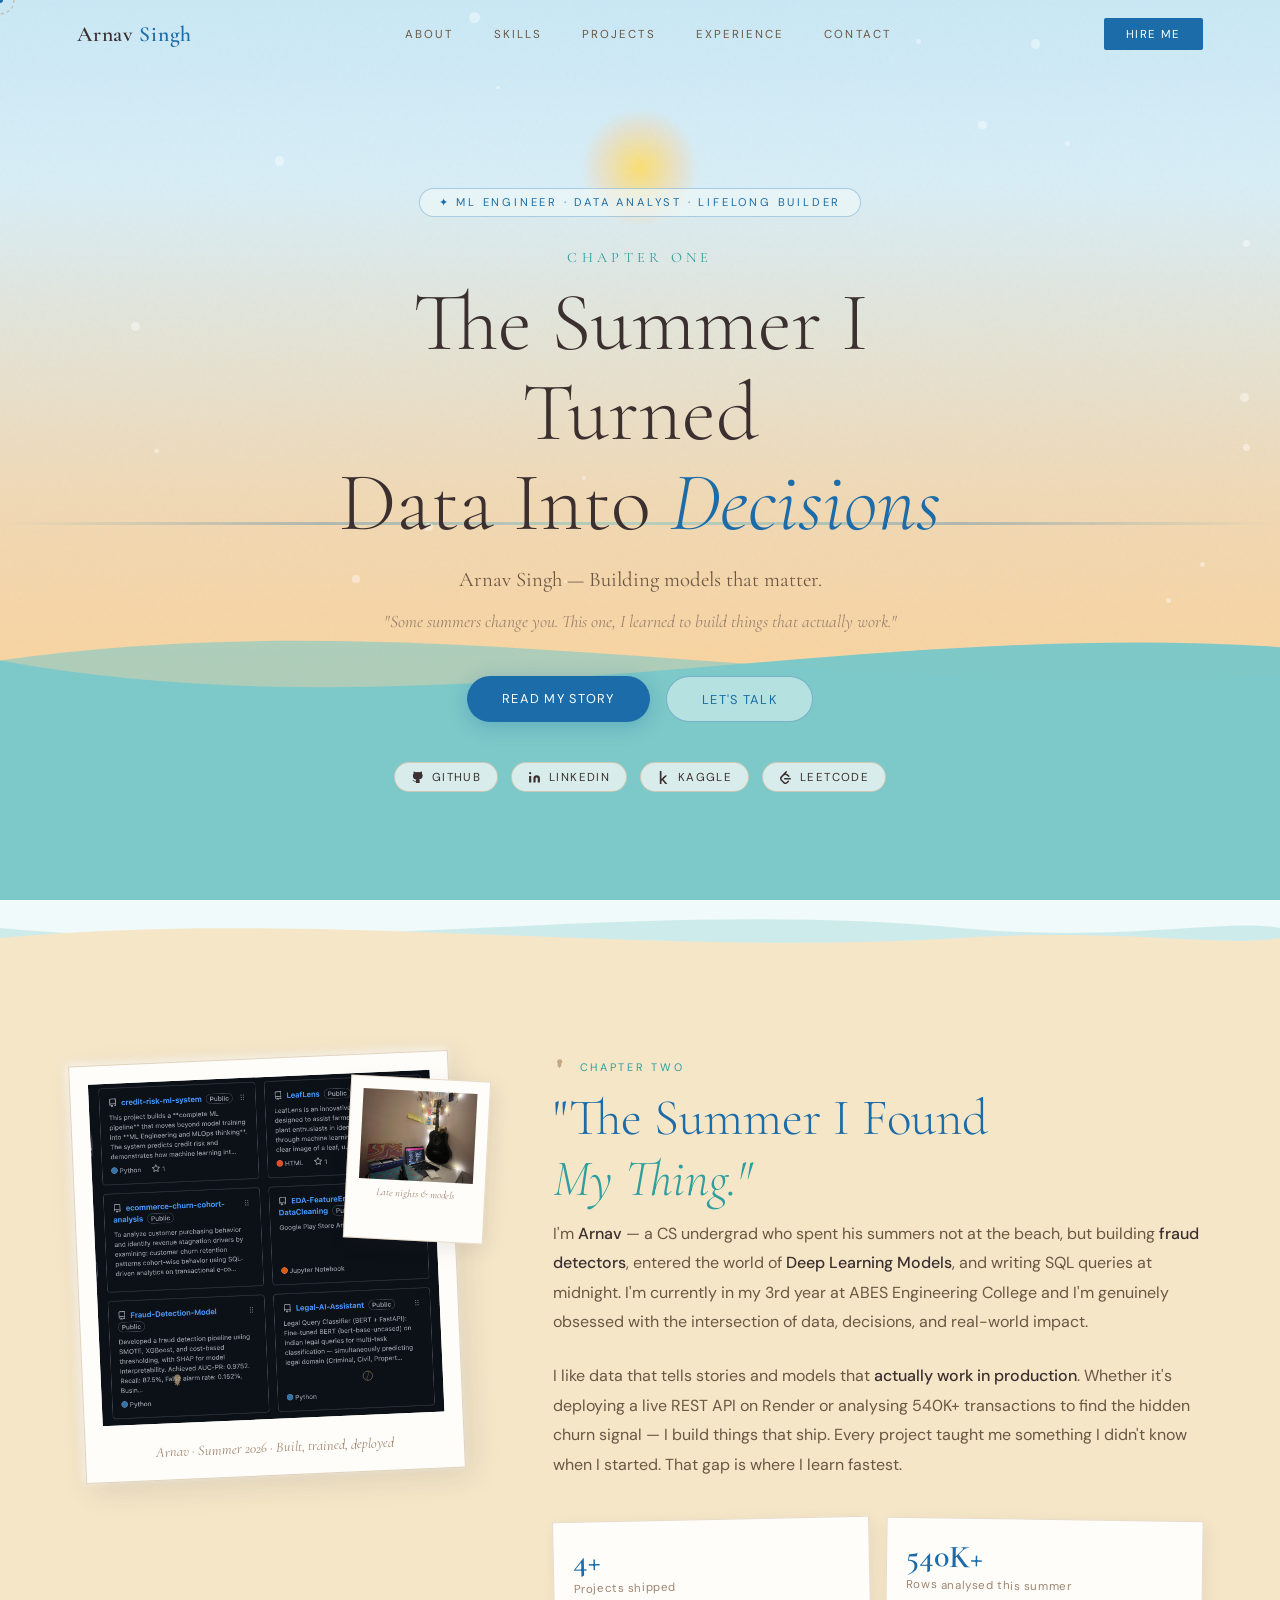
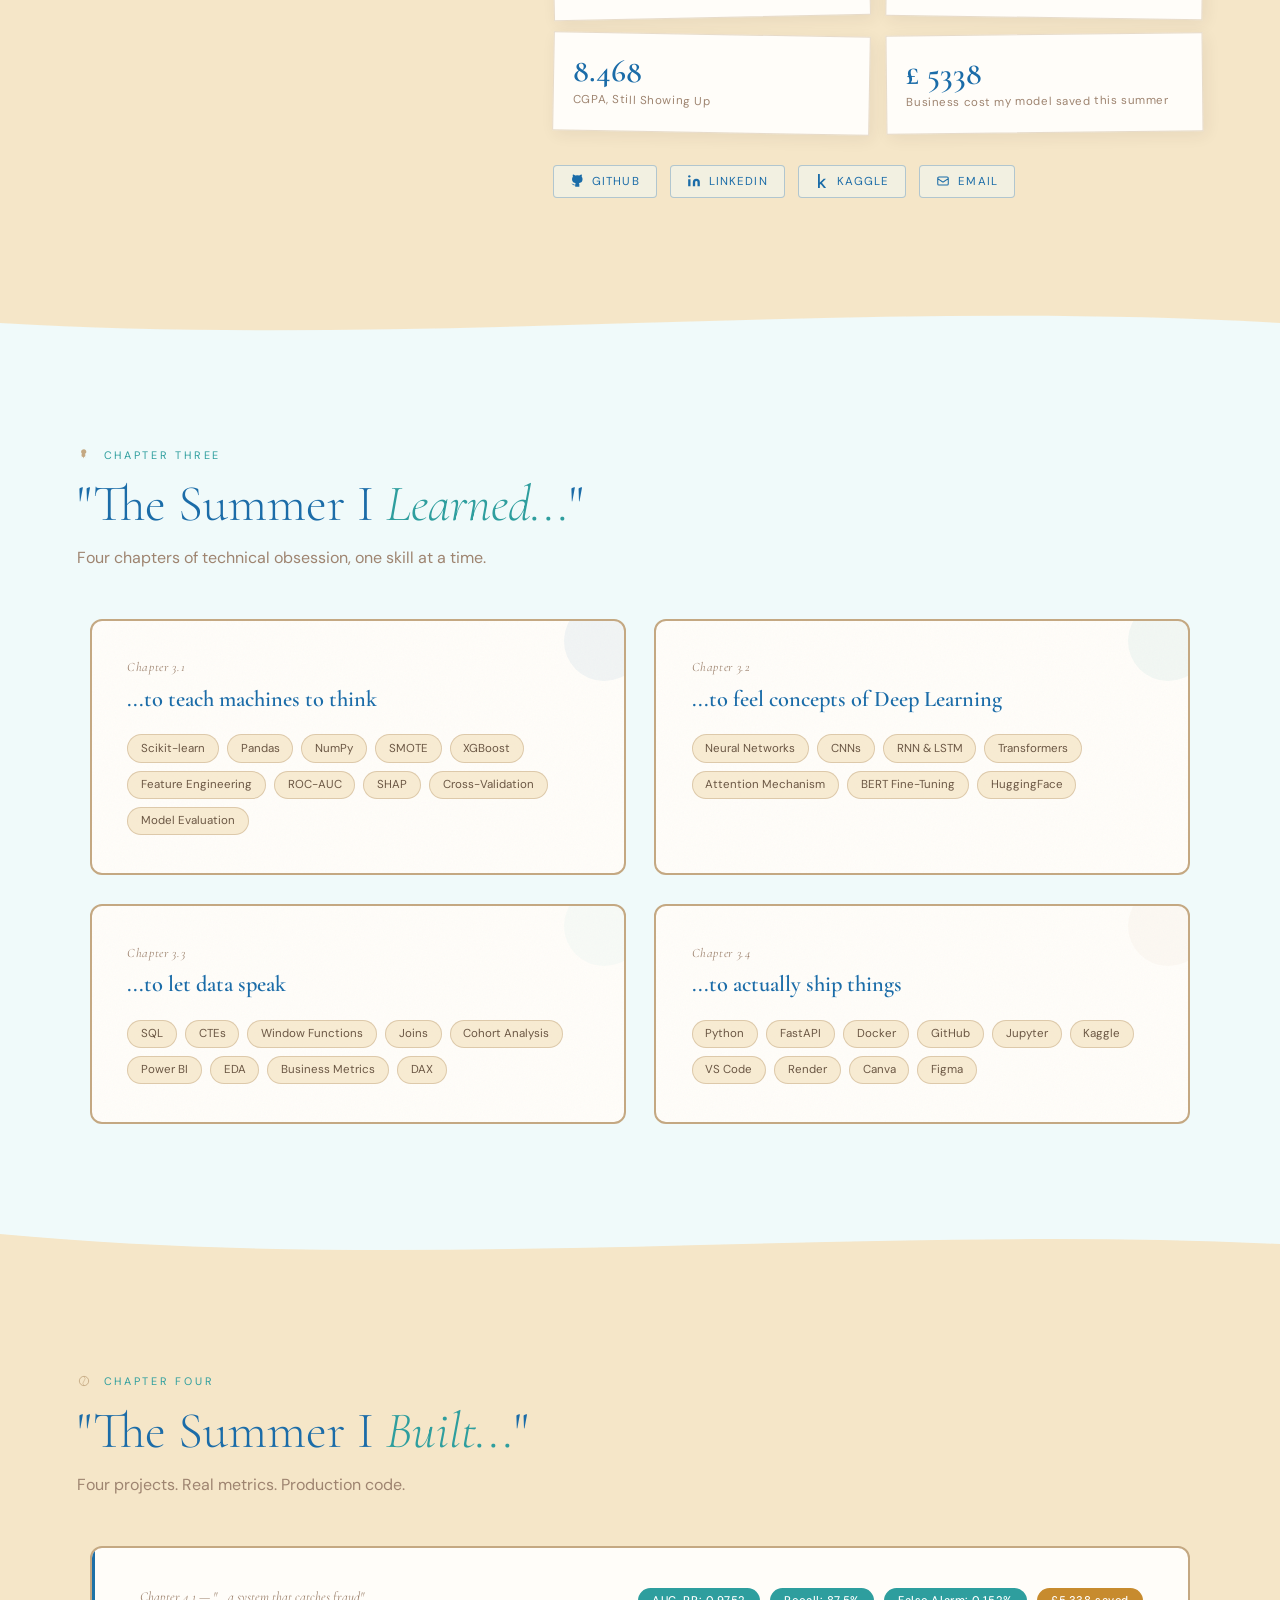
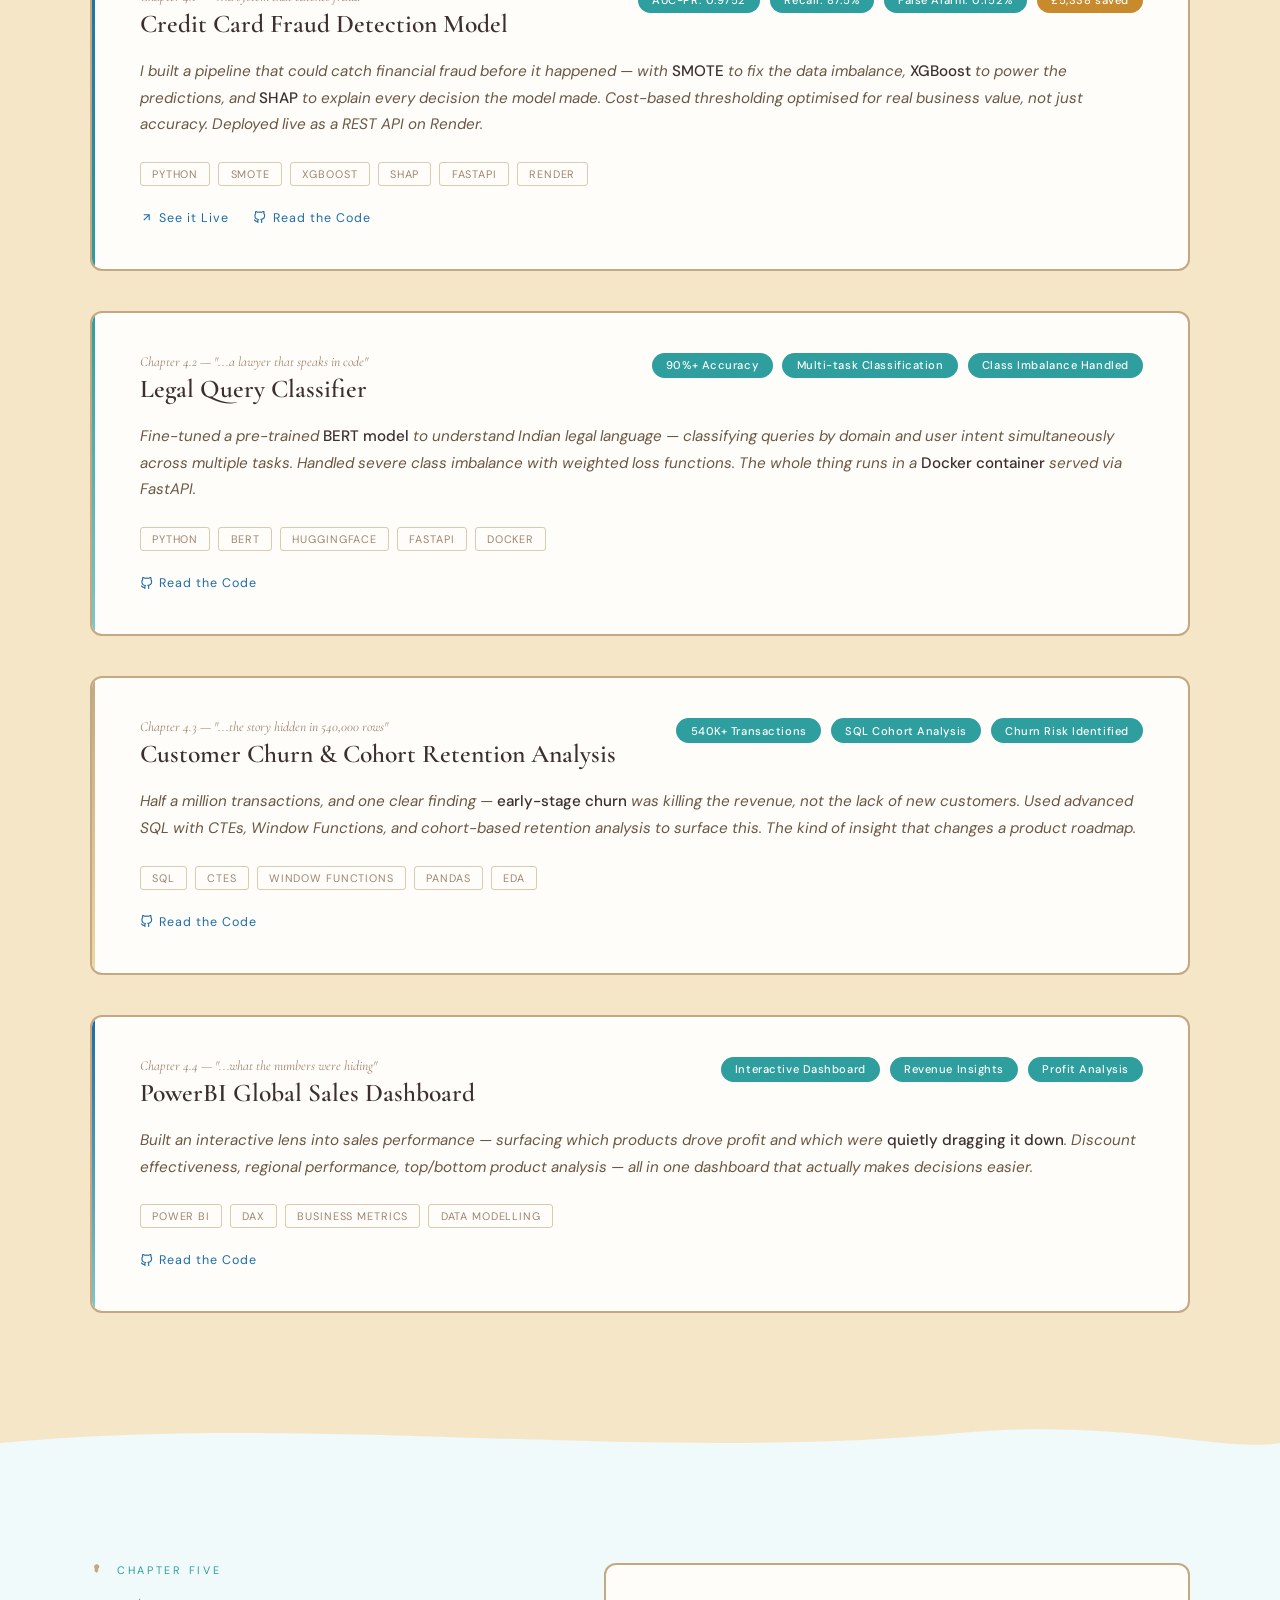
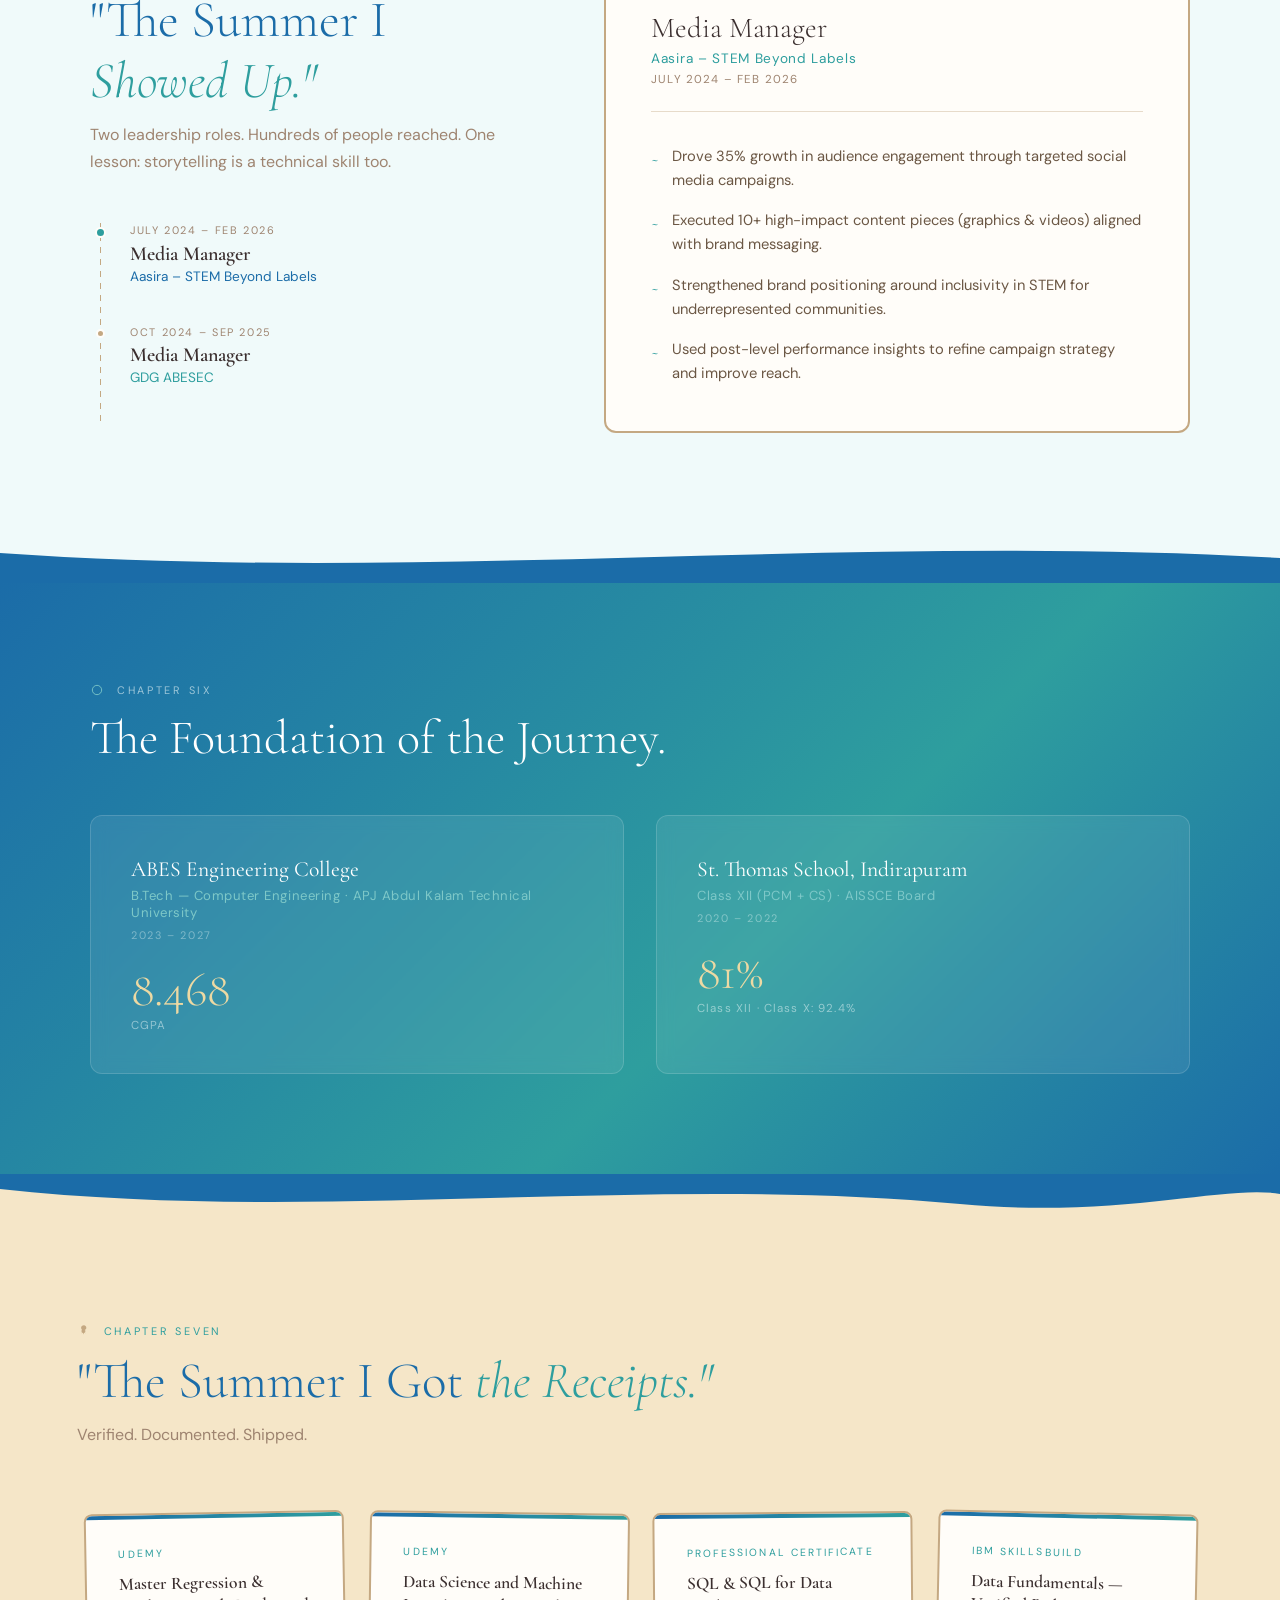
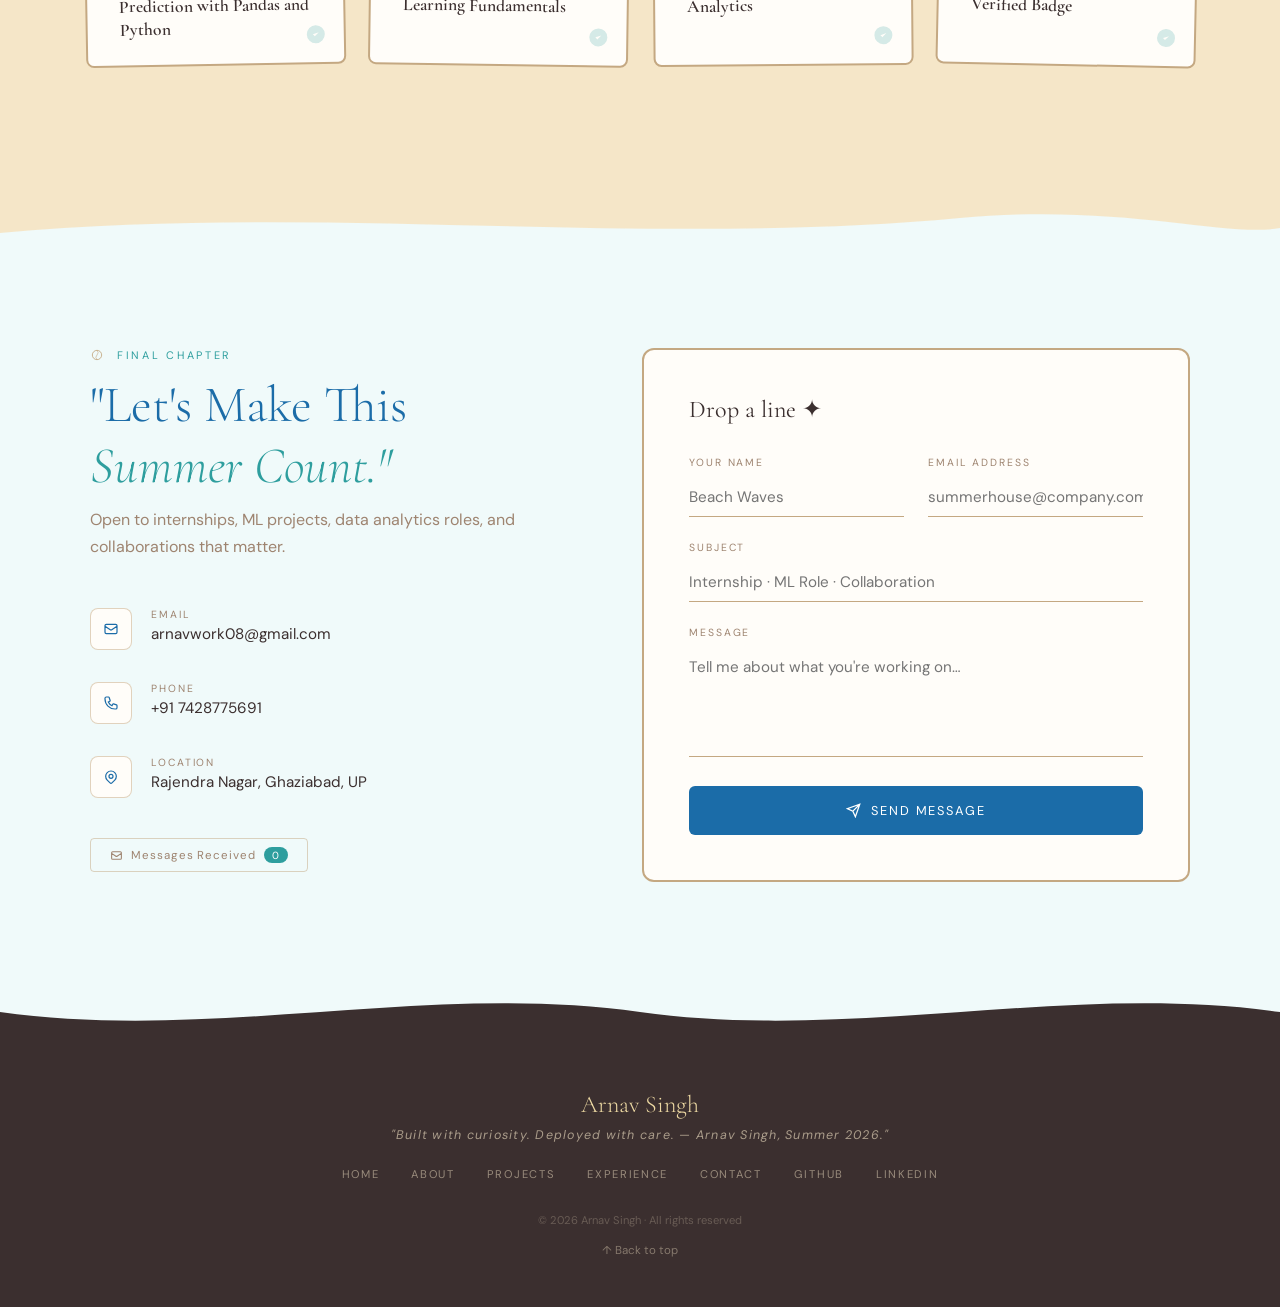
==== index.html @ 716cc181 "change" ====
<!DOCTYPE html>
<html lang="en">
<head>
<meta charset="UTF-8"/>
<meta name="viewport" content="width=device-width, initial-scale=1.0"/>
<title>Arnav Singh — ML Engineer & Data Analyst</title>
<link href="https://fonts.googleapis.com/css2?family=Cormorant+Garamond:ital,wght@0,300;0,400;0,600;0,700;1,300;1,400;1,600&family=DM+Sans:ital,opsz,wght@0,9..40,300;0,9..40,400;0,9..40,500;1,9..40,300&display=swap" rel="stylesheet"/>
<style>
/* ═══════════════════════════════════════════
   OCEAN PALETTE & VARIABLES
═══════════════════════════════════════════ */
:root {
  --sand: #F5E6C8;
  --dry-sand: #EDD9A3;
  --wet-sand: #C4A882;
  --seafoam-bg: #F0FAFA;
  --ocean-deep: #1B6CA8;
  --ocean-mid: #2E9E9E;
  --seafoam: #7EC8C8;
  --dawn-sky: #C9E8F5;
  --peach-horizon: #F9D4A0;
  --driftwood: #3B2F2F;
  --body-text: #6B5744;
  --muted: #9E8470;
  --white-foam: #FDFBF8;
  --card-bg: #FFFDF9;
  --pill-bg: #2E9E9E;
  --pill-text: #ffffff;
  --border: 2px solid #C4A882;
  --shadow-ocean: 0 8px 32px rgba(27,108,168,0.15);
  --shadow-soft: 0 4px 20px rgba(59,47,47,0.08);
}

/* ═══════════════════════════════════════════
   BASE
═══════════════════════════════════════════ */
*, *::before, *::after { box-sizing: border-box; margin: 0; padding: 0; }
html { scroll-behavior: smooth; font-size: 16px; }
body {
  font-family: 'DM Sans', sans-serif;
  color: var(--body-text);
  background: var(--sand);
  overflow-x: hidden;
  cursor: none;
}
::selection { background: rgba(126,200,200,0.3); color: var(--driftwood); }

/* ═══════════════════════════════════════════
   CUSTOM CURSOR
═══════════════════════════════════════════ */
#cursor-shell {
  position: fixed; width: 32px; height: 32px;
  pointer-events: none; z-index: 9999;
  transform: translate(-50%,-50%);
  transition: transform 0.08s ease;
}
#cursor-dot {
  position: fixed; width: 6px; height: 6px;
  background: var(--ocean-deep); border-radius: 50%;
  pointer-events: none; z-index: 9999;
  transform: translate(-50%,-50%);
}
.cursor-grow #cursor-shell { transform: translate(-50%,-50%) scale(1.6); }

/* ═══════════════════════════════════════════
   NAVBAR
═══════════════════════════════════════════ */
#navbar {
  position: fixed; top: 0; left: 0; right: 0; z-index: 1000;
  display: flex; align-items: center; justify-content: space-between;
  padding: 0 6vw; height: 68px;
  background: transparent;
  transition: background 0.4s ease, backdrop-filter 0.4s ease;
}
#navbar.scrolled {
  background: rgba(245,230,200,0.92);
  backdrop-filter: blur(14px);
  border-bottom: 1px solid rgba(196,168,130,0.3);
}
.nav-logo {
  font-family: 'Cormorant Garamond', serif;
  font-size: 1.35rem; font-weight: 600; letter-spacing: 0.04em;
  color: var(--driftwood); text-decoration: none;
}
.nav-logo span { color: var(--ocean-deep); }
.nav-links { display: flex; gap: 2.5rem; align-items: center; }
.nav-links a {
  font-size: 0.72rem; letter-spacing: 0.18em; text-transform: uppercase;
  color: var(--body-text); text-decoration: none; position: relative;
  transition: color 0.2s;
}
.nav-links a::after {
  content: ''; position: absolute; bottom: -3px; left: 0; right: 0;
  height: 1px; background: var(--ocean-mid); transform: scaleX(0);
  transition: transform 0.25s ease;
}
.nav-links a:hover { color: var(--ocean-deep); }
.nav-links a:hover::after { transform: scaleX(1); }
.nav-hire {
  font-size: 0.72rem; letter-spacing: 0.12em; text-transform: uppercase;
  background: var(--ocean-deep); color: white; padding: 0.55rem 1.4rem;
  text-decoration: none; border-radius: 2px;
  transition: background 0.2s, transform 0.2s;
}
.nav-hire:hover { background: var(--ocean-mid); transform: translateY(-1px); }
.hamburger { display: none; flex-direction: column; gap: 5px; cursor: pointer; }
.hamburger span { width: 22px; height: 1.5px; background: var(--driftwood); display: block; }
.mobile-nav {
  display: none; position: fixed; top: 68px; left: 0; right: 0;
  background: rgba(245,230,200,0.97); backdrop-filter: blur(14px);
  padding: 2rem 6vw; flex-direction: column; gap: 1.5rem;
  border-bottom: 1px solid var(--wet-sand); z-index: 999;
}
.mobile-nav.open { display: flex; }
.mobile-nav a { font-size: 0.9rem; letter-spacing: 0.12em; text-transform: uppercase; color: var(--driftwood); text-decoration: none; }

/* ═══════════════════════════════════════════
   HERO — OCEAN SCENE
═══════════════════════════════════════════ */
#hero {
  min-height: 100vh; position: relative; overflow: hidden;
  display: flex; flex-direction: column; align-items: center; justify-content: center;
}
.hero-sky {
  position: absolute; inset: 0;
  background: linear-gradient(
    180deg,
    #C9E8F5 0%,
    #D8EEF7 20%,
    #F0D9B5 55%,
    #F9D4A0 75%,
    #EDD9A3 100%
  );
}
.hero-sun {
  position: absolute; top: 12%; left: 50%; transform: translateX(-50%);
  width: 120px; height: 120px; border-radius: 50%;
  background: radial-gradient(circle, rgba(255,220,100,0.9) 0%, rgba(249,212,160,0.4) 50%, transparent 70%);
  animation: sunPulse 4s ease-in-out infinite;
}
@keyframes sunPulse {
  0%,100% { transform: translateX(-50%) scale(1); opacity: 0.8; }
  50% { transform: translateX(-50%) scale(1.08); opacity: 1; }
}
.hero-horizon {
  position: absolute; top: 58%; left: 0; right: 0; height: 3px;
  background: linear-gradient(90deg, transparent, rgba(27,108,168,0.3), rgba(126,200,200,0.5), rgba(27,108,168,0.3), transparent);
  animation: shimmer 3s ease-in-out infinite;
}
@keyframes shimmer {
  0%,100% { opacity: 0.4; }
  50% { opacity: 1; }
}
.hero-grain {
  position: absolute; inset: 0; pointer-events: none; z-index: 2;
  opacity: 0.04;
  background-image: url("data:image/svg+xml,%3Csvg viewBox='0 0 256 256' xmlns='http://www.w3.org/2000/svg'%3E%3Cfilter id='n'%3E%3CfeTurbulence type='fractalNoise' baseFrequency='0.9' numOctaves='4' stitchTiles='stitch'/%3E%3C/filter%3E%3Crect width='100%25' height='100%25' filter='url(%23n)'/%3E%3C/svg%3E");
}
.waves-container {
  position: absolute; bottom: 0; left: 0; right: 0;
  height: 38%; pointer-events: none; z-index: 3;
}
.wave {
  position: absolute; bottom: 0; left: 0;
  width: 220%; height: 100%;
  animation: waveRoll linear infinite;
}
.wave-path { width: 100%; height: 100%; }
.wave-back { bottom: -8px; animation-duration: 14s; opacity: 0.5; }
.wave-mid { bottom: -4px; animation-duration: 10s; opacity: 0.7; }
.wave-front { bottom: 0; animation-duration: 7s; opacity: 1; }
@keyframes waveRoll {
  0% { transform: translateX(0); }
  100% { transform: translateX(-50%); }
}
.particles { position: absolute; inset: 0; pointer-events: none; z-index: 2; }
.particle {
  position: absolute; border-radius: 50%;
  background: rgba(255,255,255,0.4);
  animation: floatParticle ease-in-out infinite;
}
@keyframes floatParticle {
  0%,100% { transform: translateY(0) scale(1); opacity: 0.3; }
  50% { transform: translateY(-20px) scale(1.1); opacity: 0.7; }
}
.hero-content {
  position: relative; z-index: 10;
  text-align: center; padding: 80px 5vw 0;
  max-width: 820px;
}
.hero-badge {
  display: inline-block; margin-bottom: 2rem;
  font-size: 0.7rem; letter-spacing: 0.25em; text-transform: uppercase;
  color: var(--ocean-deep); border: 1px solid rgba(27,108,168,0.3);
  padding: 0.4rem 1.2rem; border-radius: 100px;
  background: rgba(240,250,250,0.6); backdrop-filter: blur(4px);
  animation: fadeDown 0.8s ease 0.2s both;
}
.hero-chapter {
  font-family: 'Cormorant Garamond', serif;
  font-size: clamp(0.8rem, 1.5vw, 0.9rem);
  letter-spacing: 0.3em; text-transform: uppercase;
  color: var(--ocean-mid); margin-bottom: 0.8rem;
  animation: fadeDown 0.8s ease 0.3s both;
}
.hero-title {
  font-family: 'Cormorant Garamond', serif;
  font-size: clamp(2.8rem, 6.5vw, 5.5rem);
  font-weight: 300; line-height: 1.08;
  color: var(--driftwood); margin-bottom: 1.2rem;
  animation: fadeUp 0.9s ease 0.4s both;
}
.hero-title em { font-style: italic; color: var(--ocean-deep); }
.hero-sub {
  font-family: 'Cormorant Garamond', serif;
  font-size: clamp(1rem, 2vw, 1.3rem);
  color: var(--body-text); margin-bottom: 1rem;
  animation: fadeUp 0.9s ease 0.55s both;
}
.hero-poem {
  font-family: 'Cormorant Garamond', serif; font-style: italic;
  font-size: clamp(0.95rem, 1.8vw, 1.1rem);
  color: var(--muted); margin-bottom: 2.5rem; line-height: 1.6;
  animation: fadeUp 0.9s ease 0.65s both;
}
.hero-btns {
  display: flex; gap: 1rem; justify-content: center; flex-wrap: wrap;
  margin-bottom: 2.5rem;
  animation: fadeUp 0.9s ease 0.75s both;
}
.btn-sea {
  padding: 0.85rem 2.2rem; border-radius: 100px;
  font-size: 0.8rem; letter-spacing: 0.1em; text-transform: uppercase;
  text-decoration: none; transition: all 0.25s;
  display: inline-block;
}
.btn-sea-fill {
  background: var(--ocean-deep); color: white;
  box-shadow: 0 4px 20px rgba(27,108,168,0.3);
}
.btn-sea-fill:hover { background: var(--ocean-mid); transform: translateY(-3px); box-shadow: 0 8px 28px rgba(27,108,168,0.35); }
.btn-sea-outline {
  border: 1.5px solid rgba(27,108,168,0.4); color: var(--ocean-deep);
  background: rgba(240,250,250,0.5); backdrop-filter: blur(4px);
}
.btn-sea-outline:hover { background: rgba(27,108,168,0.08); transform: translateY(-3px); }
.hero-links {
  display: flex; gap: 0.8rem; justify-content: center; flex-wrap: wrap;
  animation: fadeUp 0.9s ease 0.85s both;
}
.hero-link-pill {
  display: flex; align-items: center; gap: 0.5rem;
  font-size: 0.72rem; letter-spacing: 0.12em; text-transform: uppercase;
  color: var(--driftwood); text-decoration: none;
  padding: 0.4rem 1rem; border-radius: 100px;
  background: rgba(255,253,249,0.7); border: 1px solid rgba(196,168,130,0.5);
  backdrop-filter: blur(4px); transition: all 0.2s;
}
.hero-link-pill:hover { background: rgba(27,108,168,0.1); border-color: var(--ocean-mid); color: var(--ocean-deep); transform: translateY(-2px); }
.hero-link-pill svg { width: 13px; height: 13px; }

@keyframes fadeDown { from { opacity:0; transform:translateY(-16px); } to { opacity:1; transform:translateY(0); } }
@keyframes fadeUp { from { opacity:0; transform:translateY(24px); } to { opacity:1; transform:translateY(0); } }

.wave-divider { display: block; width: 100%; overflow: hidden; line-height: 0; }
.wave-divider svg { display: block; width: 100%; }

.section-sand { background: var(--sand); }
.section-seafoam { background: var(--seafoam-bg); }
section { padding: 100px 6vw; }
.section-label {
  display: flex; align-items: center; gap: 0.8rem;
  font-size: 0.68rem; letter-spacing: 0.25em; text-transform: uppercase;
  color: var(--ocean-mid); margin-bottom: 0.8rem;
}
.shell-deco { color: var(--wet-sand); }
.section-heading {
  font-family: 'Cormorant Garamond', serif;
  font-size: clamp(2rem, 4.5vw, 3.2rem);
  font-weight: 300; color: var(--ocean-deep); line-height: 1.2;
  margin-bottom: 0.5rem;
}
.section-heading em { font-style: italic; color: var(--ocean-mid); }
.section-subtitle {
  font-size: 1rem; color: var(--muted); line-height: 1.7; margin-bottom: 3rem;
  max-width: 600px;
}
.inner { max-width: 1200px; margin: 0 auto; }

.reveal {
  opacity: 0; transform: translateY(40px);
  transition: opacity 0.75s cubic-bezier(0.22,1,0.36,1), transform 0.75s cubic-bezier(0.22,1,0.36,1);
}
.reveal.visible { opacity: 1; transform: translateY(0); }
.reveal-delay-1 { transition-delay: 0.1s; }
.reveal-delay-2 { transition-delay: 0.2s; }
.reveal-delay-3 { transition-delay: 0.3s; }
.reveal-delay-4 { transition-delay: 0.4s; }

#about { background: var(--sand); }
.about-grid { display: grid; grid-template-columns: 380px 1fr; gap: 6rem; align-items: start; max-width: 1200px; margin: 0 auto; }
.polaroid-wrap { position: relative; }
.polaroid {
  background: var(--card-bg); padding: 18px 18px 56px;
  border: 1px solid rgba(196,168,130,0.5);
  box-shadow: 6px 8px 30px rgba(59,47,47,0.12), -2px -2px 10px rgba(255,255,255,0.8);
  transform: rotate(-2.5deg);
  transition: transform 0.4s ease, box-shadow 0.4s ease;
  position: relative;
}
.polaroid:hover { transform: rotate(0deg) scale(1.02); box-shadow: 8px 12px 40px rgba(59,47,47,0.18); }
.polaroid-img {
  width: 100%; aspect-ratio: 1;
  background: linear-gradient(135deg, #C9E8F5 0%, #EDD9A3 40%, #7EC8C8 70%, #1B6CA8 100%);
  position: relative; overflow: hidden;
}
.beach-sky { position: absolute; top: 0; left: 0; right: 0; height: 55%; background: linear-gradient(180deg, #C9E8F5 0%, #F9D4A0 100%); }
.beach-ocean { position: absolute; top: 45%; left: 0; right: 0; height: 30%; background: linear-gradient(180deg, #1B6CA8 0%, #2E9E9E 100%); border-radius: 50% 50% 0 0 / 20px 20px 0 0; }
.beach-sand-strip { position: absolute; bottom: 0; left: 0; right: 0; height: 25%; background: linear-gradient(180deg, #EDD9A3 0%, #C4A882 100%); }
.beach-sun { position: absolute; top: 12%; left: 50%; transform: translateX(-50%); width: 40px; height: 40px; border-radius: 50%; background: radial-gradient(circle, rgba(255,220,80,0.9), rgba(249,212,160,0.3)); }
.beach-wave1 { position: absolute; top: 52%; left: -10%; right: -10%; height: 8px; background: rgba(126,200,200,0.6); border-radius: 50%; animation: beachWave 3s ease-in-out infinite; }
.beach-wave2 { position: absolute; top: 58%; left: -10%; right: -10%; height: 6px; background: rgba(240,250,250,0.5); border-radius: 50%; animation: beachWave 3s ease-in-out infinite 0.5s; }
@keyframes beachWave { 0%,100%{transform:translateX(-5px);} 50%{transform:translateX(5px);} }
.beach-shell1, .beach-shell2 { position: absolute; }
.beach-shell1 { bottom: 8%; left: 20%; }
.beach-shell2 { bottom: 8%; right: 20%; }
.polaroid-caption {
  position: absolute; bottom: 0; left: 0; right: 0; height: 56px;
  display: flex; align-items: center; justify-content: center;
  font-family: 'Cormorant Garamond', serif; font-style: italic;
  font-size: 0.9rem; color: var(--muted);
}
.polaroid-img img { width: 100%; height: 100%; object-fit: cover; }
.polaroid-2 {
  position: absolute; top: 20px; right: -30px;
  background: var(--card-bg); padding: 12px 12px 40px;
  border: 1px solid rgba(196,168,130,0.4);
  box-shadow: 4px 6px 20px rgba(59,47,47,0.1);
  transform: rotate(3deg); width: 140px;
  transition: transform 0.3s;
}
.polaroid-2-img img { width: 100%; height: 100%; object-fit: cover; }
.polaroid-2:hover { transform: rotate(6deg); }
.polaroid-2-img { width: 100%; height: 90px; background: linear-gradient(135deg, #EDD9A3, #7EC8C8); }
.polaroid-2-caption { font-family: 'Cormorant Garamond', serif; font-style: italic; font-size: 0.65rem; color: var(--muted); text-align: center; padding-top: 6px; }
.stats-row { display: grid; grid-template-columns: 1fr 1fr; gap: 1rem; margin-top: 2.5rem; }
.stat-pol {
  background: var(--card-bg); padding: 1.4rem 1.2rem;
  border: 1px solid rgba(196,168,130,0.4);
  box-shadow: 3px 4px 16px rgba(59,47,47,0.07);
  position: relative; transition: transform 0.3s, box-shadow 0.3s;
}
.stat-pol:nth-child(1) { transform: rotate(-1.2deg); }
.stat-pol:nth-child(2) { transform: rotate(0.8deg); }
.stat-pol:nth-child(3) { transform: rotate(1deg); }
.stat-pol:nth-child(4) { transform: rotate(-0.6deg); }
.stat-pol:hover { transform: rotate(0deg) translateY(-4px) !important; box-shadow: var(--shadow-ocean); }
.stat-num { font-family: 'Cormorant Garamond', serif; font-size: 2rem; font-weight: 600; color: var(--ocean-deep); line-height: 1; }
.stat-lbl { font-size: 0.72rem; color: var(--muted); letter-spacing: 0.05em; margin-top: 0.3rem; }
.about-bio { font-size: 1rem; line-height: 1.85; color: var(--body-text); margin-bottom: 1.5rem; }
.about-bio strong { color: var(--driftwood); font-weight: 500; }
.about-social { display: flex; gap: 0.8rem; flex-wrap: wrap; margin-top: 2rem; }
.soc-btn {
  display: flex; align-items: center; gap: 0.5rem;
  font-size: 0.72rem; letter-spacing: 0.1em; text-transform: uppercase;
  color: var(--ocean-deep); text-decoration: none;
  padding: 0.5rem 1rem; border: 1px solid rgba(27,108,168,0.3);
  border-radius: 4px; transition: all 0.2s; background: rgba(240,250,250,0.5);
}
.soc-btn:hover { background: var(--ocean-deep); color: white; transform: translateY(-2px); }
.soc-btn svg { width: 14px; height: 14px; }

#skills { background: var(--seafoam-bg); }
.skills-grid { display: grid; grid-template-columns: 1fr 1fr; gap: 1.8rem; max-width: 1100px; margin: 0 auto; }
.skill-card {
  background: var(--card-bg);
  border: 2px solid var(--wet-sand); border-radius: 12px;
  padding: 2.4rem 2.2rem;
  position: relative; overflow: hidden;
  transition: transform 0.35s cubic-bezier(0.22,1,0.36,1), box-shadow 0.35s;
  background-image: url("data:image/svg+xml,%3Csvg viewBox='0 0 200 200' xmlns='http://www.w3.org/2000/svg'%3E%3Cfilter id='s'%3E%3CfeTurbulence type='fractalNoise' baseFrequency='0.75' numOctaves='2' stitchTiles='stitch'/%3E%3C/filter%3E%3Crect width='100%25' height='100%25' filter='url(%23s)' opacity='0.03'/%3E%3C/svg%3E");
}
.skill-card:hover { transform: translateY(-6px) rotate(0deg); box-shadow: var(--shadow-ocean); }
.skill-card-tilt-1 { transform: rotate(-0.4deg); }
.skill-card-tilt-2 { transform: rotate(0.3deg); }
.skill-card-tilt-3 { transform: rotate(0.5deg); }
.skill-card-tilt-4 { transform: rotate(-0.3deg); }
.skill-chapter { font-family: 'Cormorant Garamond', serif; font-style: italic; font-size: 0.8rem; color: var(--muted); letter-spacing: 0.05em; margin-bottom: 0.6rem; }
.skill-name { font-family: 'Cormorant Garamond', serif; font-size: 1.4rem; font-weight: 600; color: var(--ocean-deep); margin-bottom: 1.4rem; }
.skill-tags { display: flex; flex-wrap: wrap; gap: 0.5rem; }
.skill-tag {
  font-size: 0.72rem; padding: 0.35rem 0.8rem; border-radius: 100px;
  background: rgba(245,230,200,0.8); color: var(--body-text);
  border: 1px solid rgba(196,168,130,0.5);
  transition: all 0.2s;
}
.skill-tag:hover { background: rgba(27,108,168,0.1); border-color: var(--ocean-mid); color: var(--ocean-deep); }
.skill-accent { position: absolute; right: -20px; top: -20px; width: 80px; height: 80px; border-radius: 50%; opacity: 0.06; }
.skill-accent-1 { background: var(--ocean-deep); }
.skill-accent-2 { background: var(--ocean-mid); }
.skill-accent-3 { background: var(--seafoam); }
.skill-accent-4 { background: var(--wet-sand); }

#projects { background: var(--sand); }
.projects-list { display: flex; flex-direction: column; gap: 2.5rem; max-width: 1100px; margin: 0 auto; }
.project-card {
  background: var(--card-bg);
  border: 2px solid var(--wet-sand); border-radius: 12px;
  overflow: hidden;
  transition: transform 0.35s cubic-bezier(0.22,1,0.36,1), box-shadow 0.35s;
  display: grid; grid-template-columns: 3px 1fr;
}
.project-card:hover { transform: translateY(-4px); box-shadow: var(--shadow-ocean); }
.project-accent-bar { width: 3px; }
.project-inner { padding: 2.5rem 2.8rem; }
.project-header { display: flex; align-items: flex-start; justify-content: space-between; margin-bottom: 1rem; flex-wrap: wrap; gap: 1rem; }
.project-chapter { font-family: 'Cormorant Garamond', serif; font-style: italic; font-size: 0.85rem; color: var(--muted); margin-bottom: 0.2rem; }
.project-title { font-family: 'Cormorant Garamond', serif; font-size: 1.6rem; font-weight: 600; color: var(--driftwood); }
.project-metrics { display: flex; flex-wrap: wrap; gap: 0.6rem; }
.metric-pill {
  display: inline-block; font-size: 0.7rem; font-weight: 500;
  letter-spacing: 0.05em; padding: 0.35rem 0.9rem; border-radius: 100px;
  background: var(--ocean-mid); color: white;
  transition: background 0.2s;
}
.metric-pill:hover { background: var(--ocean-deep); }
.metric-pill.amber { background: #C78B2E; }
.project-story { font-size: 0.95rem; line-height: 1.75; color: var(--body-text); margin: 1.2rem 0 1.5rem; font-style: italic; }
.project-story strong { color: var(--driftwood); font-style: normal; font-weight: 500; }
.project-tech { display: flex; gap: 0.5rem; flex-wrap: wrap; margin-bottom: 1.5rem; }
.tech-pill { font-size: 0.68rem; letter-spacing: 0.08em; text-transform: uppercase; padding: 0.25rem 0.7rem; border: 1px solid rgba(196,168,130,0.6); border-radius: 3px; color: var(--muted); }
.project-links { display: flex; gap: 1.5rem; align-items: center; }
.project-link {
  font-size: 0.78rem; letter-spacing: 0.08em; color: var(--ocean-deep);
  text-decoration: none; display: flex; align-items: center; gap: 0.4rem;
  padding-bottom: 2px; border-bottom: 1px solid transparent;
  transition: border-color 0.2s, color 0.2s;
}
.project-link:hover { border-color: var(--ocean-mid); color: var(--ocean-mid); }
.project-link svg { width: 13px; height: 13px; }

#experience { background: var(--seafoam-bg); }
.exp-grid { display: grid; grid-template-columns: 1fr 1.4fr; gap: 6rem; max-width: 1100px; margin: 0 auto; align-items: start; }
.exp-timeline { position: relative; }
.timeline-line {
  position: absolute; left: 10px; top: 0; bottom: 0; width: 1px;
  background: repeating-linear-gradient(to bottom, var(--wet-sand) 0px, var(--wet-sand) 6px, transparent 6px, transparent 12px);
}
.exp-item { position: relative; padding: 0 0 2.5rem 2.5rem; cursor: pointer; }
.exp-dot {
  position: absolute; left: 6px; top: 4px;
  width: 9px; height: 9px; border-radius: 50%;
  background: var(--wet-sand); border: 2px solid var(--card-bg);
  transition: all 0.3s;
}
.exp-item.active .exp-dot { background: var(--ocean-mid); width: 11px; height: 11px; left: 5px; }
.exp-period { font-size: 0.68rem; letter-spacing: 0.15em; text-transform: uppercase; color: var(--muted); margin-bottom: 0.3rem; }
.exp-role { font-family: 'Cormorant Garamond', serif; font-size: 1.25rem; font-weight: 600; color: var(--driftwood); margin-bottom: 0.1rem; }
.exp-org { font-size: 0.85rem; color: var(--ocean-mid); transition: color 0.2s; }
.exp-item.active .exp-org { color: var(--ocean-deep); }
.exp-detail {
  background: var(--card-bg); border: 2px solid var(--wet-sand); border-radius: 12px;
  padding: 2.8rem; position: sticky; top: 90px;
  opacity: 0; transform: translateX(20px);
  transition: opacity 0.4s ease, transform 0.4s ease;
}
.exp-detail.shown { opacity: 1; transform: translateX(0); }
.exp-detail-role { font-family: 'Cormorant Garamond', serif; font-size: 1.8rem; font-weight: 300; color: var(--driftwood); margin-bottom: 0.3rem; }
.exp-detail-org { color: var(--ocean-mid); font-size: 0.85rem; letter-spacing: 0.05em; margin-bottom: 0.3rem; }
.exp-detail-period { font-size: 0.72rem; color: var(--muted); letter-spacing: 0.1em; text-transform: uppercase; margin-bottom: 2rem; padding-bottom: 1.5rem; border-bottom: 1px solid rgba(196,168,130,0.4); }
.exp-bullets { list-style: none; display: flex; flex-direction: column; gap: 1rem; }
.exp-bullets li { display: flex; gap: 0.8rem; font-size: 0.92rem; line-height: 1.65; color: var(--body-text); }
.exp-bullets li::before { content: '~'; color: var(--ocean-mid); flex-shrink: 0; font-family: 'Cormorant Garamond', serif; font-size: 1.1rem; }

#education { background: var(--ocean-deep); position: relative; overflow: hidden; }
.edu-ocean-bg { position: absolute; inset: 0; pointer-events: none; background: linear-gradient(135deg, #1B6CA8 0%, #2E9E9E 60%, #1B6CA8 100%); }
.edu-inner { position: relative; z-index: 2; max-width: 1100px; margin: 0 auto; }
.edu-label { color: rgba(240,250,250,0.6); }
.edu-heading { font-family: 'Cormorant Garamond', serif; font-size: clamp(2rem, 4vw, 3rem); font-weight: 300; color: white; margin-bottom: 3rem; }
.edu-grid { display: grid; grid-template-columns: 1fr 1fr; gap: 2rem; }
.edu-card {
  background: rgba(255,255,255,0.08); border: 1px solid rgba(255,255,255,0.15);
  border-radius: 12px; padding: 2.5rem; backdrop-filter: blur(8px);
  transition: background 0.3s, transform 0.3s;
}
.edu-card:hover { background: rgba(255,255,255,0.13); transform: translateY(-4px); }
.edu-school { font-family: 'Cormorant Garamond', serif; font-size: 1.35rem; color: white; margin-bottom: 0.3rem; }
.edu-degree { font-size: 0.82rem; color: var(--seafoam); letter-spacing: 0.04em; margin-bottom: 0.4rem; }
.edu-period { font-size: 0.68rem; letter-spacing: 0.15em; text-transform: uppercase; color: rgba(240,250,250,0.4); margin-bottom: 1.5rem; }
.edu-score { font-family: 'Cormorant Garamond', serif; font-size: 3rem; font-weight: 300; color: var(--dry-sand); line-height: 1; }
.edu-score-sub { font-size: 0.72rem; color: rgba(240,250,250,0.5); letter-spacing: 0.1em; margin-top: 0.3rem; }

#certifications { background: var(--sand); overflow: hidden; }
.certs-scroll-wrap { overflow-x: auto; padding-bottom: 1rem; }
.certs-scroll-wrap::-webkit-scrollbar { height: 4px; }
.certs-scroll-wrap::-webkit-scrollbar-thumb { background: var(--wet-sand); border-radius: 2px; }
.certs-row { display: flex; gap: 1.5rem; width: max-content; padding: 1rem 0.5rem; }
.cert-stamp {
  background: var(--card-bg); border: 2px solid var(--wet-sand); border-radius: 8px;
  padding: 2rem 2rem 1.5rem; width: 260px; flex-shrink: 0;
  position: relative; overflow: hidden;
  transition: transform 0.3s, box-shadow 0.3s;
}
.cert-stamp::before { content: ''; position: absolute; top: 0; left: 0; right: 0; height: 4px; background: linear-gradient(90deg, var(--ocean-deep), var(--ocean-mid)); }
.cert-stamp:hover { transform: translateY(-5px) rotate(0.5deg); box-shadow: var(--shadow-ocean); }
.cert-stamp-1 { transform: rotate(-1deg); }
.cert-stamp-2 { transform: rotate(0.8deg); }
.cert-stamp-3 { transform: rotate(-0.5deg); }
.cert-stamp-4 { transform: rotate(1.2deg); }
.cert-issuer { font-size: 0.65rem; letter-spacing: 0.2em; text-transform: uppercase; color: var(--ocean-mid); margin-bottom: 0.8rem; }
.cert-name { font-family: 'Cormorant Garamond', serif; font-size: 1.1rem; font-weight: 600; color: var(--driftwood); line-height: 1.3; }
.cert-corner { position: absolute; bottom: 1rem; right: 1rem; width: 24px; height: 24px; opacity: 0.2; }

#contact { background: var(--seafoam-bg); }
.contact-grid { display: grid; grid-template-columns: 1fr 1.2fr; gap: 6rem; max-width: 1100px; margin: 0 auto; align-items: start; }
.contact-item { display: flex; gap: 1.2rem; align-items: flex-start; margin-bottom: 2rem; }
.contact-icon-box { width: 42px; height: 42px; border: 1px solid rgba(196,168,130,0.5); border-radius: 8px; display: flex; align-items: center; justify-content: center; background: var(--card-bg); flex-shrink: 0; }
.contact-icon-box svg { width: 16px; height: 16px; color: var(--ocean-deep); }
.contact-lbl { font-size: 0.65rem; letter-spacing: 0.18em; text-transform: uppercase; color: var(--muted); margin-bottom: 0.2rem; }
.contact-val { font-size: 0.95rem; color: var(--driftwood); }
.contact-val a { color: var(--driftwood); text-decoration: none; transition: color 0.2s; }
.contact-val a:hover { color: var(--ocean-deep); }
.contact-form { background: var(--card-bg); border: 2px solid var(--wet-sand); border-radius: 12px; padding: 2.8rem; }
.form-title { font-family: 'Cormorant Garamond', serif; font-size: 1.5rem; color: var(--driftwood); margin-bottom: 2rem; }
.form-row { display: grid; grid-template-columns: 1fr 1fr; gap: 1.5rem; }
.form-group { margin-bottom: 1.5rem; }
.form-lbl { display: block; font-size: 0.65rem; letter-spacing: 0.18em; text-transform: uppercase; color: var(--muted); margin-bottom: 0.5rem; }
.form-input, .form-textarea {
  width: 100%; background: transparent;
  border: none; border-bottom: 1.5px solid var(--wet-sand);
  padding: 0.6rem 0; font-family: 'DM Sans', sans-serif;
  font-size: 0.95rem; color: var(--driftwood); outline: none;
  transition: border-color 0.2s;
}
.form-input:focus, .form-textarea:focus { border-color: var(--ocean-mid); }
.form-textarea { resize: none; height: 110px; }
.form-submit {
  width: 100%; padding: 1rem; background: var(--ocean-deep); color: white;
  border: none; border-radius: 6px; font-family: 'DM Sans', sans-serif;
  font-size: 0.8rem; letter-spacing: 0.15em; text-transform: uppercase;
  cursor: pointer; transition: all 0.25s; display: flex; align-items: center; justify-content: center; gap: 0.6rem;
  margin-top: 0.5rem;
}
.form-submit:hover { background: var(--ocean-mid); transform: translateY(-2px); box-shadow: 0 6px 20px rgba(27,108,168,0.25); }
.form-submit:disabled { opacity: 0.6; cursor: not-allowed; transform: none; }
.form-error { font-size: 0.78rem; color: #C45C3A; margin-top: 0.5rem; display: none; }
.form-success { display: none; text-align: center; padding: 3rem 1rem; }
.form-success.show { display: block; }
.form-success-icon { font-size: 2.5rem; margin-bottom: 1rem; }
.form-success-title { font-family: 'Cormorant Garamond', serif; font-size: 1.8rem; color: var(--driftwood); margin-bottom: 0.5rem; }
.form-success-sub { font-size: 0.9rem; color: var(--muted); }
.form-reset-btn { background: none; border: 1px solid var(--wet-sand); padding: 0.6rem 1.5rem; font-family: 'DM Sans', sans-serif; font-size: 0.78rem; cursor: pointer; color: var(--muted); margin-top: 1.5rem; border-radius: 4px; transition: all 0.2s; }
.form-reset-btn:hover { border-color: var(--ocean-mid); color: var(--ocean-mid); }
.inbox-toggle { background: none; border: 1px solid rgba(196,168,130,0.5); padding: 0.5rem 1.2rem; font-family: 'DM Sans', sans-serif; font-size: 0.72rem; letter-spacing: 0.08em; cursor: pointer; color: var(--muted); border-radius: 4px; margin-top: 2.5rem; transition: all 0.2s; display: flex; align-items: center; gap: 0.5rem; }
.inbox-toggle:hover { border-color: var(--ocean-mid); color: var(--ocean-mid); }
.inbox-badge { background: var(--ocean-mid); color: white; border-radius: 10px; padding: 0.1rem 0.5rem; font-size: 0.65rem; }
.inbox-panel { display: none; margin-top: 1.5rem; border: 1px solid rgba(196,168,130,0.4); border-radius: 8px; overflow: hidden; }
.inbox-panel.open { display: block; }
.inbox-header { background: var(--card-bg); padding: 1rem 1.5rem; border-bottom: 1px solid rgba(196,168,130,0.3); font-family: 'Cormorant Garamond', serif; font-size: 1.1rem; color: var(--driftwood); }
.inbox-empty { padding: 2rem 1.5rem; font-size: 0.85rem; color: var(--muted); font-style: italic; }
.msg-card { padding: 1.2rem 1.5rem; border-bottom: 1px solid rgba(196,168,130,0.2); background: var(--card-bg); }
.msg-meta { display: flex; justify-content: space-between; margin-bottom: 0.3rem; }
.msg-sender { font-size: 0.82rem; font-weight: 500; color: var(--driftwood); }
.msg-time { font-size: 0.68rem; color: var(--muted); }
.msg-email-display { font-size: 0.72rem; color: var(--ocean-mid); margin-bottom: 0.3rem; }
.msg-subject { font-size: 0.78rem; font-weight: 500; color: var(--body-text); margin-bottom: 0.3rem; }
.msg-body { font-size: 0.82rem; color: var(--muted); line-height: 1.5; }

footer {
  background: var(--driftwood); color: rgba(245,230,200,0.6);
  padding: 3rem 6vw; text-align: center; position: relative; overflow: hidden;
}
.footer-logo { font-family: 'Cormorant Garamond', serif; font-size: 1.5rem; color: var(--dry-sand); font-weight: 300; margin-bottom: 0.5rem; }
.footer-line { font-size: 0.78rem; letter-spacing: 0.1em; font-style: italic; margin-bottom: 1.5rem; }
.footer-links { display: flex; gap: 2rem; justify-content: center; flex-wrap: wrap; margin-bottom: 2rem; }
.footer-links a { font-size: 0.7rem; letter-spacing: 0.15em; text-transform: uppercase; color: rgba(245,230,200,0.5); text-decoration: none; transition: color 0.2s; }
.footer-links a:hover { color: var(--seafoam); }
.footer-copy { font-size: 0.7rem; opacity: 0.4; }
.footer-back { display: inline-block; margin-top: 1rem; font-size: 0.72rem; color: rgba(245,230,200,0.4); text-decoration: none; transition: color 0.2s; }
.footer-back:hover { color: var(--seafoam); }

@media (max-width: 900px) {
  .about-grid { grid-template-columns: 1fr; gap: 3rem; }
  .about-grid .polaroid-wrap { max-width: 340px; }
  .skills-grid { grid-template-columns: 1fr; }
  .exp-grid { grid-template-columns: 1fr; gap: 3rem; }
  .exp-detail { position: static; }
  .edu-grid { grid-template-columns: 1fr; }
  .contact-grid { grid-template-columns: 1fr; gap: 3rem; }
  .nav-links, .nav-hire { display: none; }
  .hamburger { display: flex; }
  .form-row { grid-template-columns: 1fr; }
  #cursor-shell, #cursor-dot { display: none; }
  body { cursor: auto; }
}
@media (max-width: 560px) {
  section { padding: 70px 5vw; }
  .hero-content { padding-top: 90px; }
  .projects-list .project-card { grid-template-columns: 1fr; }
  .project-accent-bar { height: 3px; width: 100%; }
}
</style>
</head>
<body>

<!-- CURSOR -->
<div id="cursor-dot"></div>
<div id="cursor-shell">
  <svg viewBox="0 0 32 32" fill="none" xmlns="http://www.w3.org/2000/svg">
    <circle cx="16" cy="16" r="14" stroke="#C4A882" stroke-width="1" stroke-dasharray="3 3"/>
  </svg>
</div>

<!-- NAVBAR -->
<nav id="navbar">
  <a class="nav-logo" href="#hero">Arnav <span>Singh</span></a>
  <div class="nav-links">
    <a href="#about">About</a>
    <a href="#skills">Skills</a>
    <a href="#projects">Projects</a>
    <a href="#experience">Experience</a>
    <a href="#contact">Contact</a>
  </div>
  <a class="nav-hire" href="mailto:arnavwork08@gmail.com">Hire Me</a>
  <div class="hamburger" onclick="toggleMobileMenu()" id="hamBtn">
    <span></span><span></span><span></span>
  </div>
</nav>
<div class="mobile-nav" id="mobileNav">
  <a href="#about" onclick="closeMobileMenu()">About</a>
  <a href="#skills" onclick="closeMobileMenu()">Skills</a>
  <a href="#projects" onclick="closeMobileMenu()">Projects</a>
  <a href="#experience" onclick="closeMobileMenu()">Experience</a>
  <a href="#contact" onclick="closeMobileMenu()">Contact</a>
  <a href="mailto:arnavwork08@gmail.com">Hire Me →</a>
</div>

<!-- HERO -->
<section id="hero">
  <div class="hero-sky"></div>
  <div class="hero-sun"></div>
  <div class="hero-horizon"></div>
  <div class="hero-grain"></div>
  <div class="particles" id="particlesContainer"></div>
  <div class="waves-container">
    <div class="wave wave-back">
      <svg class="wave-path" viewBox="0 0 1440 200" preserveAspectRatio="none" xmlns="http://www.w3.org/2000/svg">
        <path d="M0,100 C180,140 360,60 540,100 C720,140 900,60 1080,100 C1260,140 1440,80 1440,100 L1440,200 L0,200 Z" fill="#1B6CA8"/>
        <path d="M1440,100 C1260,140 1080,60 900,100 C720,140 540,60 360,100 C180,140 0,80 0,100 L0,200 L1440,200 Z" fill="#1B6CA8"/>
      </svg>
    </div>
    <div class="wave wave-mid">
      <svg class="wave-path" viewBox="0 0 1440 200" preserveAspectRatio="none" xmlns="http://www.w3.org/2000/svg">
        <path d="M0,80 C200,130 400,40 600,80 C800,120 1000,40 1200,80 C1350,110 1440,70 1440,80 L1440,200 L0,200 Z" fill="#2E9E9E"/>
        <path d="M1440,80 C1240,130 1040,40 840,80 C640,120 440,40 240,80 C90,110 0,70 0,80 L0,200 L1440,200 Z" fill="#2E9E9E"/>
      </svg>
    </div>
    <div class="wave wave-front">
      <svg class="wave-path" viewBox="0 0 1440 200" preserveAspectRatio="none" xmlns="http://www.w3.org/2000/svg">
        <path d="M0,60 C240,110 480,20 720,60 C960,100 1200,20 1440,60 L1440,200 L0,200 Z" fill="#7EC8C8"/>
        <path d="M1440,60 C1200,110 960,20 720,60 C480,100 240,20 0,60 L0,200 L1440,200 Z" fill="#7EC8C8" opacity="0.6"/>
      </svg>
    </div>
  </div>
  <div class="hero-content">
    <div class="hero-badge">✦ ML Engineer · Data Analyst · Lifelong Builder</div>
    <div class="hero-chapter">Chapter One</div>
    <h1 class="hero-title">The Summer I Turned<br>Data Into <em>Decisions</em></h1>
    <p class="hero-sub">Arnav Singh — Building models that matter.</p>
    <p class="hero-poem">"Some summers change you. This one, I learned to build things that actually work."</p>
    <div class="hero-btns">
      <a class="btn-sea btn-sea-fill" href="#projects">Read My Story</a>
      <a class="btn-sea btn-sea-outline" href="#contact">Let's Talk</a>
    </div>
    <div class="hero-links">
      <a class="hero-link-pill" href="https://github.com/arnav-singh-20" target="_blank" rel="noopener">
        <svg viewBox="0 0 24 24" fill="currentColor"><path d="M9 19c-5 1.5-5-2.5-7-3m14 6v-3.87a3.37 3.37 0 00-.94-2.61c3.14-.35 6.44-1.54 6.44-7A5.44 5.44 0 0020 4.77 5.07 5.07 0 0019.91 1S18.73.65 16 2.48a13.38 13.38 0 00-7 0C6.27.65 5.09 1 5.09 1A5.07 5.07 0 005 4.77a5.44 5.44 0 00-1.5 3.78c0 5.42 3.3 6.61 6.44 7A3.37 3.37 0 009 18.13V22"/></svg>
        GitHub
      </a>
      <a class="hero-link-pill" href="https://www.linkedin.com/in/-singharnav/" target="_blank" rel="noopener">
        <svg viewBox="0 0 24 24" fill="currentColor"><path d="M16 8a6 6 0 016 6v7h-4v-7a2 2 0 00-4 0v7h-4v-7a6 6 0 016-6zM2 9h4v12H2z"/><circle cx="4" cy="4" r="2"/></svg>
        LinkedIn
      </a>
      <a class="hero-link-pill" href="https://www.kaggle.com/singharnav18" target="_blank" rel="noopener">
        <svg viewBox="0 0 24 24" fill="currentColor"><path d="M18.825 23.859c-.022.092-.117.141-.281.141h-3.139c-.187 0-.351-.082-.492-.248l-5.178-6.589-1.448 1.374v5.111c0 .235-.117.352-.351.352H5.505c-.236 0-.354-.117-.354-.352V.353c0-.233.118-.353.354-.353h2.431c.234 0 .351.12.351.353v14.343l6.203-6.272c.165-.165.33-.246.495-.246h3.239c.144 0 .236.06.285.18.046.149.034.255-.036.315l-6.555 6.344 6.836 8.507c.095.104.117.208.07.313"/></svg>
        Kaggle
      </a>
      <a class="hero-link-pill" href="https://leetcode.com/u/arnavsingh18/" target="_blank" rel="noopener">
        <svg viewBox="0 0 24 24" fill="currentColor"><path d="M13.483 0a1.374 1.374 0 00-.961.438L7.116 6.226l-3.854 4.126a5.266 5.266 0 00-1.209 2.104 5.35 5.35 0 00-.125.513 5.527 5.527 0 00.062 2.362 5.83 5.83 0 00.349 1.017 5.938 5.938 0 001.271 1.818l4.277 4.193.039.038c2.248 2.165 5.852 2.133 8.063-.074l2.396-2.392c.54-.54.54-1.414.003-1.955a1.378 1.378 0 00-1.951-.003l-2.396 2.392a3.021 3.021 0 01-4.205.038l-.02-.019-4.276-4.193c-.652-.64-.972-1.469-.948-2.263a2.68 2.68 0 01.066-.523 2.545 2.545 0 01.619-1.164L9.13 8.114c1.058-1.134 3.204-1.27 4.43-.278l3.501 2.831c.593.48 1.461.387 1.94-.207a1.384 1.384 0 00-.207-1.943l-3.5-2.831c-.8-.647-1.766-1.045-2.774-1.202l2.015-2.158A1.384 1.384 0 0013.483 0zm-2.866 12.815a1.38 1.38 0 00-1.38 1.382 1.38 1.38 0 001.38 1.382H20.79a1.38 1.38 0 001.38-1.382 1.38 1.38 0 00-1.38-1.382z"/></svg>
        LeetCode
      </a>
    </div>
  </div>
</section>

<div class="wave-divider" style="background:var(--seafoam-bg); margin-top:-2px;">
  <svg viewBox="0 0 1440 60" preserveAspectRatio="none" xmlns="http://www.w3.org/2000/svg" style="display:block;width:100%;height:60px;">
    <path d="M0,30 C360,60 720,0 1080,30 C1260,45 1380,20 1440,30 L1440,60 L0,60 Z" fill="#7EC8C8" opacity="0.3"/>
    <path d="M0,40 C360,10 720,60 1080,40 C1260,30 1380,50 1440,40 L1440,60 L0,60 Z" fill="#F5E6C8"/>
  </svg>
</div>

<!-- ABOUT -->
<section id="about" class="section-sand">
  <div class="about-grid">
    <div class="polaroid-wrap reveal">
      <div class="polaroid">
        <div class="polaroid-img">
          <img src="image copy.png" alt="project" />
          <div class="beach-shell1">
            <svg width="18" height="18" viewBox="0 0 24 24" fill="#C4A882" opacity="0.7"><path d="M12 2C9 2 7 4 7 6.5c0 1.5.7 2.8 1.8 3.6L7 12l2 2-2 2 3-1 1 3 1-3 3 1-2-2 2-2-1.8-1.9C15.3 9.3 16 8 16 6.5 16 4 14 2 12 2z"/></svg>
          </div>
          <div class="beach-shell2">
            <svg width="14" height="14" viewBox="0 0 24 24" fill="#C4A882" opacity="0.5"><circle cx="12" cy="12" r="8" stroke="#C4A882" stroke-width="1.5" fill="none"/><path d="M12 4 Q16 8 12 12 Q8 16 12 20" stroke="#C4A882" stroke-width="1" fill="none"/></svg>
          </div>
        </div>
        <div class="polaroid-caption">Arnav · Summer 2026 · Built, trained, deployed</div>
      </div>
      <div class="polaroid-2">
        <div class="polaroid-2-img">
          <img src="B8E07131-E74A-4BA0-98A4-F4389A9D61E7_1_105_c.jpeg" alt="project" />
        </div>
        <div class="polaroid-2-caption">Late nights & models</div>
      </div>
    </div>
    <div class="about-text-col">
      <div class="section-label reveal">
        <span class="shell-deco">
          <svg width="14" height="14" viewBox="0 0 24 24" fill="#C4A882"><path d="M12 2C9 2 7 4 7 6.5c0 1.5.7 2.8 1.8 3.6L7 12l2 2-2 2 3-1 1 3 1-3 3 1-2-2 2-2-1.8-1.9C15.3 9.3 16 8 16 6.5 16 4 14 2 12 2z"/></svg>
        </span>
        Chapter Two
      </div>
      <h2 class="section-heading reveal">"The Summer I Found<br><em>My Thing."</em></h2>
      <p class="about-bio reveal">
        I'm <strong>Arnav</strong> — a CS undergrad who spent his summers not at the beach, but building <strong>fraud detectors</strong>, entered the world of <strong>Deep Learning Models</strong>, and writing SQL queries at midnight. I'm currently in my 3rd year at ABES Engineering College and I'm genuinely obsessed with the intersection of data, decisions, and real-world impact.
      </p>
      <p class="about-bio reveal">
        I like data that tells stories and models that <strong>actually work in production</strong>. Whether it's deploying a live REST API on Render or analysing 540K+ transactions to find the hidden churn signal — I build things that ship. Every project taught me something I didn't know when I started. That gap is where I learn fastest.
      </p>
      <div class="stats-row reveal">
        <div class="stat-pol"><div class="stat-num">4+</div><div class="stat-lbl">Projects shipped</div></div>
        <div class="stat-pol"><div class="stat-num">540K+</div><div class="stat-lbl">Rows analysed this summer</div></div>
        <div class="stat-pol"><div class="stat-num">8.468</div><div class="stat-lbl">CGPA, Still Showing Up</div></div>
        <div class="stat-pol"><div class="stat-num">£ 5338</div><div class="stat-lbl">Business cost my model saved this summer</div></div>
      </div>
      <div class="about-social reveal">
        <a class="soc-btn" href="https://github.com/arnav-singh-20" target="_blank" rel="noopener">
          <svg viewBox="0 0 24 24" fill="currentColor"><path d="M9 19c-5 1.5-5-2.5-7-3m14 6v-3.87a3.37 3.37 0 00-.94-2.61c3.14-.35 6.44-1.54 6.44-7A5.44 5.44 0 0020 4.77 5.07 5.07 0 0019.91 1S18.73.65 16 2.48a13.38 13.38 0 00-7 0C6.27.65 5.09 1 5.09 1A5.07 5.07 0 005 4.77a5.44 5.44 0 00-1.5 3.78c0 5.42 3.3 6.61 6.44 7A3.37 3.37 0 009 18.13V22"/></svg>
          GitHub
        </a>
        <a class="soc-btn" href="https://www.linkedin.com/in/-singharnav/" target="_blank" rel="noopener">
          <svg viewBox="0 0 24 24" fill="currentColor"><path d="M16 8a6 6 0 016 6v7h-4v-7a2 2 0 00-4 0v7h-4v-7a6 6 0 016-6zM2 9h4v12H2z"/><circle cx="4" cy="4" r="2"/></svg>
          LinkedIn
        </a>
        <a class="soc-btn" href="https://www.kaggle.com/singharnav18" target="_blank" rel="noopener">
          <svg viewBox="0 0 24 24" fill="currentColor"><path d="M18.825 23.859c-.022.092-.117.141-.281.141h-3.139c-.187 0-.351-.082-.492-.248l-5.178-6.589-1.448 1.374v5.111c0 .235-.117.352-.351.352H5.505c-.236 0-.354-.117-.354-.352V.353c0-.233.118-.353.354-.353h2.431c.234 0 .351.12.351.353v14.343l6.203-6.272c.165-.165.33-.246.495-.246h3.239c.144 0 .236.06.285.18.046.149.034.255-.036.315l-6.555 6.344 6.836 8.507c.095.104.117.208.07.313"/></svg>
          Kaggle
        </a>
        <a class="soc-btn" href="mailto:arnavwork08@gmail.com">
          <svg viewBox="0 0 24 24" fill="none" stroke="currentColor" stroke-width="1.8"><path d="M3 8l7.89 5.26a2 2 0 002.22 0L21 8M5 19h14a2 2 0 002-2V7a2 2 0 00-2-2H5a2 2 0 00-2 2v10a2 2 0 002 2z"/></svg>
          Email
        </a>
      </div>
    </div>
  </div>
</section>

<div class="wave-divider" style="background:var(--sand);"><svg viewBox="0 0 1440 50" preserveAspectRatio="none" xmlns="http://www.w3.org/2000/svg" style="display:block;width:100%;height:50px;"><path d="M0,25 C480,50 960,0 1440,25 L1440,50 L0,50 Z" fill="#F0FAFA"/></svg></div>

<!-- SKILLS -->
<section id="skills" class="section-seafoam">
  <div class="inner">
    <div class="section-label reveal"><svg width="14" height="14" viewBox="0 0 24 24" fill="#C4A882"><path d="M12 2C9 2 7 4 7 6.5c0 1.5.7 2.8 1.8 3.6L7 12l2 2-2 2 3-1 1 3 1-3 3 1-2-2 2-2-1.8-1.9C15.3 9.3 16 8 16 6.5 16 4 14 2 12 2z"/></svg>Chapter Three</div>
    <h2 class="section-heading reveal">"The Summer I <em>Learned...</em>"</h2>
    <p class="section-subtitle reveal">Four chapters of technical obsession, one skill at a time.</p>
    <div class="skills-grid">
      <div class="skill-card skill-card-tilt-1 reveal reveal-delay-1"><div class="skill-accent skill-accent-1"></div><div class="skill-chapter">Chapter 3.1</div><div class="skill-name">...to teach machines to think</div><div class="skill-tags"><span class="skill-tag">Scikit-learn</span><span class="skill-tag">Pandas</span><span class="skill-tag">NumPy</span><span class="skill-tag">SMOTE</span><span class="skill-tag">XGBoost</span><span class="skill-tag">Feature Engineering</span><span class="skill-tag">ROC-AUC</span><span class="skill-tag">SHAP</span><span class="skill-tag">Cross-Validation</span><span class="skill-tag">Model Evaluation</span></div></div>
      <div class="skill-card skill-card-tilt-2 reveal reveal-delay-2"><div class="skill-accent skill-accent-2"></div><div class="skill-chapter">Chapter 3.2</div><div class="skill-name">...to feel concepts of Deep Learning</div><div class="skill-tags"><span class="skill-tag">Neural Networks</span><span class="skill-tag">CNNs</span><span class="skill-tag">RNN &amp; LSTM</span><span class="skill-tag">Transformers</span><span class="skill-tag">Attention Mechanism</span><span class="skill-tag">BERT Fine-Tuning</span><span class="skill-tag">HuggingFace</span></div></div>
      <div class="skill-card skill-card-tilt-3 reveal reveal-delay-3"><div class="skill-accent skill-accent-3"></div><div class="skill-chapter">Chapter 3.3</div><div class="skill-name">...to let data speak</div><div class="skill-tags"><span class="skill-tag">SQL</span><span class="skill-tag">CTEs</span><span class="skill-tag">Window Functions</span><span class="skill-tag">Joins</span><span class="skill-tag">Cohort Analysis</span><span class="skill-tag">Power BI</span><span class="skill-tag">EDA</span><span class="skill-tag">Business Metrics</span><span class="skill-tag">DAX</span></div></div>
      <div class="skill-card skill-card-tilt-4 reveal reveal-delay-4"><div class="skill-accent skill-accent-4"></div><div class="skill-chapter">Chapter 3.4</div><div class="skill-name">...to actually ship things</div><div class="skill-tags"><span class="skill-tag">Python</span><span class="skill-tag">FastAPI</span><span class="skill-tag">Docker</span><span class="skill-tag">GitHub</span><span class="skill-tag">Jupyter</span><span class="skill-tag">Kaggle</span><span class="skill-tag">VS Code</span><span class="skill-tag">Render</span><span class="skill-tag">Canva</span><span class="skill-tag">Figma</span></div></div>
    </div>
  </div>
</section>

<div class="wave-divider" style="background:var(--seafoam-bg);"><svg viewBox="0 0 1440 50" preserveAspectRatio="none" xmlns="http://www.w3.org/2000/svg" style="display:block;width:100%;height:50px;"><path d="M0,10 C480,50 960,0 1440,20 L1440,50 L0,50 Z" fill="#F5E6C8"/></svg></div>

<!-- PROJECTS -->
<section id="projects" class="section-sand">
  <div class="inner">
    <div class="section-label reveal"><svg width="14" height="14" viewBox="0 0 24 24" fill="#C4A882"><circle cx="12" cy="12" r="8" stroke="#C4A882" stroke-width="1.5" fill="none"/><path d="M12 4 Q16 8 12 12 Q8 16 12 20" stroke="#C4A882" stroke-width="1" fill="none"/></svg>Chapter Four</div>
    <h2 class="section-heading reveal">"The Summer I <em>Built...</em>"</h2>
    <p class="section-subtitle reveal">Four projects. Real metrics. Production code.</p>
    <div class="projects-list">
      <div class="project-card reveal">
        <div class="project-accent-bar" style="background: linear-gradient(180deg, #1B6CA8, #2E9E9E);"></div>
        <div class="project-inner">
          <div class="project-header">
            <div><div class="project-chapter">Chapter 4.1 — "...a system that catches fraud"</div><div class="project-title">Credit Card Fraud Detection Model</div></div>
            <div class="project-metrics"><span class="metric-pill">AUC-PR: 0.9752</span><span class="metric-pill">Recall: 87.5%</span><span class="metric-pill">False Alarm: 0.152%</span><span class="metric-pill amber">£5,338 saved</span></div>
          </div>
          <p class="project-story">I built a pipeline that could catch financial fraud before it happened — with <strong>SMOTE</strong> to fix the data imbalance, <strong>XGBoost</strong> to power the predictions, and <strong>SHAP</strong> to explain every decision the model made. Cost-based thresholding optimised for real business value, not just accuracy. Deployed live as a REST API on Render.</p>
          <div class="project-tech"><span class="tech-pill">Python</span><span class="tech-pill">SMOTE</span><span class="tech-pill">XGBoost</span><span class="tech-pill">SHAP</span><span class="tech-pill">FastAPI</span><span class="tech-pill">Render</span></div>
          <div class="project-links">
            <a class="project-link" href="https://fraud-detection-model-wvtj.onrender.com/docs" target="_blank" rel="noopener"><svg viewBox="0 0 24 24" fill="none" stroke="currentColor" stroke-width="2"><path d="M7 17L17 7M7 7h10v10"/></svg>See it Live</a>
            <a class="project-link" href="https://github.com/arnav-singh-20/Fraud-Detection-Model" target="_blank" rel="noopener"><svg viewBox="0 0 24 24" fill="none" stroke="currentColor" stroke-width="2"><path d="M9 19c-5 1.5-5-2.5-7-3m14 6v-3.87a3.37 3.37 0 00-.94-2.61c3.14-.35 6.44-1.54 6.44-7A5.44 5.44 0 0020 4.77 5.07 5.07 0 0019.91 1S18.73.65 16 2.48a13.38 13.38 0 00-7 0C6.27.65 5.09 1 5.09 1A5.07 5.07 0 005 4.77a5.44 5.44 0 00-1.5 3.78c0 5.42 3.3 6.61 6.44 7A3.37 3.37 0 009 18.13V22"/></svg>Read the Code</a>
          </div>
        </div>
      </div>
      <div class="project-card reveal">
        <div class="project-accent-bar" style="background: linear-gradient(180deg, #2E9E9E, #7EC8C8);"></div>
        <div class="project-inner">
          <div class="project-header">
            <div><div class="project-chapter">Chapter 4.2 — "...a lawyer that speaks in code"</div><div class="project-title">Legal Query Classifier</div></div>
            <div class="project-metrics"><span class="metric-pill">90%+ Accuracy</span><span class="metric-pill">Multi-task Classification</span><span class="metric-pill">Class Imbalance Handled</span></div>
          </div>
          <p class="project-story">Fine-tuned a pre-trained <strong>BERT model</strong> to understand Indian legal language — classifying queries by domain and user intent simultaneously across multiple tasks. Handled severe class imbalance with weighted loss functions. The whole thing runs in a <strong>Docker container</strong> served via FastAPI.</p>
          <div class="project-tech"><span class="tech-pill">Python</span><span class="tech-pill">BERT</span><span class="tech-pill">HuggingFace</span><span class="tech-pill">FastAPI</span><span class="tech-pill">Docker</span></div>
          <div class="project-links"><a class="project-link" href="https://github.com/arnav-singh-20/Legal-AI-Assistant" target="_blank" rel="noopener"><svg viewBox="0 0 24 24" fill="none" stroke="currentColor" stroke-width="2"><path d="M9 19c-5 1.5-5-2.5-7-3m14 6v-3.87a3.37 3.37 0 00-.94-2.61c3.14-.35 6.44-1.54 6.44-7A5.44 5.44 0 0020 4.77 5.07 5.07 0 0019.91 1S18.73.65 16 2.48a13.38 13.38 0 00-7 0C6.27.65 5.09 1 5.09 1A5.07 5.07 0 005 4.77a5.44 5.44 0 00-1.5 3.78c0 5.42 3.3 6.61 6.44 7A3.37 3.37 0 009 18.13V22"/></svg>Read the Code</a></div>
        </div>
      </div>
      <div class="project-card reveal">
        <div class="project-accent-bar" style="background: linear-gradient(180deg, #C4A882, #EDD9A3);"></div>
        <div class="project-inner">
          <div class="project-header">
            <div><div class="project-chapter">Chapter 4.3 — "...the story hidden in 540,000 rows"</div><div class="project-title">Customer Churn &amp; Cohort Retention Analysis</div></div>
            <div class="project-metrics"><span class="metric-pill">540K+ Transactions</span><span class="metric-pill">SQL Cohort Analysis</span><span class="metric-pill">Churn Risk Identified</span></div>
          </div>
          <p class="project-story">Half a million transactions, and one clear finding — <strong>early-stage churn</strong> was killing the revenue, not the lack of new customers. Used advanced SQL with CTEs, Window Functions, and cohort-based retention analysis to surface this. The kind of insight that changes a product roadmap.</p>
          <div class="project-tech"><span class="tech-pill">SQL</span><span class="tech-pill">CTEs</span><span class="tech-pill">Window Functions</span><span class="tech-pill">Pandas</span><span class="tech-pill">EDA</span></div>
          <div class="project-links"><a class="project-link" href="https://github.com/arnav-singh-20/ecommerce-churn-cohort-analysis" target="_blank" rel="noopener"><svg viewBox="0 0 24 24" fill="none" stroke="currentColor" stroke-width="2"><path d="M9 19c-5 1.5-5-2.5-7-3m14 6v-3.87a3.37 3.37 0 00-.94-2.61c3.14-.35 6.44-1.54 6.44-7A5.44 5.44 0 0020 4.77 5.07 5.07 0 0019.91 1S18.73.65 16 2.48a13.38 13.38 0 00-7 0C6.27.65 5.09 1 5.09 1A5.07 5.07 0 005 4.77a5.44 5.44 0 00-1.5 3.78c0 5.42 3.3 6.61 6.44 7A3.37 3.37 0 009 18.13V22"/></svg>Read the Code</a></div>
        </div>
      </div>
      <div class="project-card reveal">
        <div class="project-accent-bar" style="background: linear-gradient(180deg, #1B6CA8, #7EC8C8);"></div>
        <div class="project-inner">
          <div class="project-header">
            <div><div class="project-chapter">Chapter 4.4 — "...what the numbers were hiding"</div><div class="project-title">PowerBI Global Sales Dashboard</div></div>
            <div class="project-metrics"><span class="metric-pill">Interactive Dashboard</span><span class="metric-pill">Revenue Insights</span><span class="metric-pill">Profit Analysis</span></div>
          </div>
          <p class="project-story">Built an interactive lens into sales performance — surfacing which products drove profit and which were <strong>quietly dragging it down</strong>. Discount effectiveness, regional performance, top/bottom product analysis — all in one dashboard that actually makes decisions easier.</p>
          <div class="project-tech"><span class="tech-pill">Power BI</span><span class="tech-pill">DAX</span><span class="tech-pill">Business Metrics</span><span class="tech-pill">Data Modelling</span></div>
          <div class="project-links"><a class="project-link" href="https://github.com/arnav-singh-20/powerbi-sales-dashboard" target="_blank" rel="noopener"><svg viewBox="0 0 24 24" fill="none" stroke="currentColor" stroke-width="2"><path d="M9 19c-5 1.5-5-2.5-7-3m14 6v-3.87a3.37 3.37 0 00-.94-2.61c3.14-.35 6.44-1.54 6.44-7A5.44 5.44 0 0020 4.77 5.07 5.07 0 0019.91 1S18.73.65 16 2.48a13.38 13.38 0 00-7 0C6.27.65 5.09 1 5.09 1A5.07 5.07 0 005 4.77a5.44 5.44 0 00-1.5 3.78c0 5.42 3.3 6.61 6.44 7A3.37 3.37 0 009 18.13V22"/></svg>Read the Code</a></div>
        </div>
      </div>
    </div>
  </div>
</section>

<div class="wave-divider" style="background:var(--sand);"><svg viewBox="0 0 1440 50" preserveAspectRatio="none" xmlns="http://www.w3.org/2000/svg" style="display:block;width:100%;height:50px;"><path d="M0,30 C360,0 720,50 1080,20 C1260,5 1380,40 1440,30 L1440,50 L0,50 Z" fill="#F0FAFA"/></svg></div>

<!-- EXPERIENCE -->
<section id="experience" class="section-seafoam">
  <div class="exp-grid">
    <div>
      <div class="section-label reveal"><svg width="14" height="14" viewBox="0 0 24 24" fill="#C4A882"><path d="M12 2C9 2 7 4 7 6.5c0 1.5.7 2.8 1.8 3.6L7 12l2 2-2 2 3-1 1 3 1-3 3 1-2-2 2-2-1.8-1.9C15.3 9.3 16 8 16 6.5 16 4 14 2 12 2z"/></svg>Chapter Five</div>
      <h2 class="section-heading reveal">"The Summer I <em>Showed Up."</em></h2>
      <p class="section-subtitle reveal">Two leadership roles. Hundreds of people reached. One lesson: storytelling is a technical skill too.</p>
      <div class="exp-timeline reveal" style="margin-top:3rem">
        <div class="timeline-line"></div>
        <div class="exp-item active" id="exp0" onclick="showExpDetail(0)">
          <div class="exp-dot"></div>
          <div class="exp-period">July 2024 – Feb 2026</div>
          <div class="exp-role">Media Manager</div>
          <div class="exp-org">Aasira – STEM Beyond Labels</div>
        </div>
        <div class="exp-item" id="exp1" onclick="showExpDetail(1)">
          <div class="exp-dot"></div>
          <div class="exp-period">Oct 2024 – Sep 2025</div>
          <div class="exp-role">Media Manager</div>
          <div class="exp-org">GDG ABESEC</div>
        </div>
      </div>
    </div>
    <div>
      <div class="exp-detail shown reveal" id="expDetailBox">
        <div class="exp-detail-role" id="expDetailRole">Media Manager</div>
        <div class="exp-detail-org" id="expDetailOrg">Aasira – STEM Beyond Labels</div>
        <div class="exp-detail-period" id="expDetailPeriod">July 2024 – Feb 2026</div>
        <ul class="exp-bullets" id="expDetailBullets">
          <li>Drove 35% growth in audience engagement through targeted social media campaigns.</li>
          <li>Executed 10+ high-impact content pieces (graphics &amp; videos) aligned with brand messaging.</li>
          <li>Strengthened brand positioning around inclusivity in STEM for underrepresented communities.</li>
          <li>Used post-level performance insights to refine campaign strategy and improve reach.</li>
        </ul>
      </div>
    </div>
  </div>
</section>

<div class="wave-divider" style="background:var(--seafoam-bg);"><svg viewBox="0 0 1440 50" preserveAspectRatio="none" xmlns="http://www.w3.org/2000/svg" style="display:block;width:100%;height:50px;"><path d="M0,20 C480,50 960,0 1440,25 L1440,50 L0,50 Z" fill="#1B6CA8"/></svg></div>

<!-- EDUCATION -->
<section id="education" style="background:var(--ocean-deep); padding:100px 6vw;">
  <div class="edu-ocean-bg"></div>
  <div class="edu-inner">
    <div class="edu-label section-label reveal"><svg width="14" height="14" viewBox="0 0 24 24" fill="#7EC8C8"><circle cx="12" cy="12" r="8" stroke="#7EC8C8" stroke-width="1.5" fill="none"/></svg>Chapter Six</div>
    <h2 class="edu-heading reveal">The Foundation of the Journey.</h2>
    <div class="edu-grid">
      <div class="edu-card reveal"><div class="edu-school">ABES Engineering College</div><div class="edu-degree">B.Tech — Computer Engineering · APJ Abdul Kalam Technical University</div><div class="edu-period">2023 – 2027</div><div class="edu-score">8.468</div><div class="edu-score-sub">CGPA</div></div>
      <div class="edu-card reveal reveal-delay-2"><div class="edu-school">St. Thomas School, Indirapuram</div><div class="edu-degree">Class XII (PCM + CS) · AISSCE Board</div><div class="edu-period">2020 – 2022</div><div class="edu-score">81%</div><div class="edu-score-sub">Class XII · Class X: 92.4%</div></div>
    </div>
  </div>
</section>

<div class="wave-divider" style="background:var(--ocean-deep);"><svg viewBox="0 0 1440 50" preserveAspectRatio="none" xmlns="http://www.w3.org/2000/svg" style="display:block;width:100%;height:50px;"><path d="M0,15 C360,50 720,0 1080,30 C1260,45 1380,10 1440,20 L1440,50 L0,50 Z" fill="#F5E6C8"/></svg></div>

<!-- CERTIFICATIONS -->
<section id="certifications" class="section-sand">
  <div class="inner">
    <div class="section-label reveal"><svg width="14" height="14" viewBox="0 0 24 24" fill="#C4A882"><path d="M12 2C9 2 7 4 7 6.5c0 1.5.7 2.8 1.8 3.6L7 12l2 2-2 2 3-1 1 3 1-3 3 1-2-2 2-2-1.8-1.9C15.3 9.3 16 8 16 6.5 16 4 14 2 12 2z"/></svg>Chapter Seven</div>
    <h2 class="section-heading reveal">"The Summer I Got <em>the Receipts."</em></h2>
    <p class="section-subtitle reveal">Verified. Documented. Shipped.</p>
    <div class="certs-scroll-wrap reveal">
      <div class="certs-row">
        <div class="cert-stamp cert-stamp-1"><div class="cert-issuer">Udemy</div><div class="cert-name">Master Regression &amp; Prediction with Pandas and Python</div><svg class="cert-corner" viewBox="0 0 24 24" fill="#2E9E9E"><path d="M9 12l2 2 4-4m6 2a9 9 0 11-18 0 9 9 0 0118 0z"/></svg></div>
        <div class="cert-stamp cert-stamp-2"><div class="cert-issuer">Udemy</div><div class="cert-name">Data Science and Machine Learning Fundamentals</div><svg class="cert-corner" viewBox="0 0 24 24" fill="#2E9E9E"><path d="M9 12l2 2 4-4m6 2a9 9 0 11-18 0 9 9 0 0118 0z"/></svg></div>
        <div class="cert-stamp cert-stamp-3"><div class="cert-issuer">Professional Certificate</div><div class="cert-name">SQL &amp; SQL for Data Analytics</div><svg class="cert-corner" viewBox="0 0 24 24" fill="#2E9E9E"><path d="M9 12l2 2 4-4m6 2a9 9 0 11-18 0 9 9 0 0118 0z"/></svg></div>
        <div class="cert-stamp cert-stamp-4"><div class="cert-issuer">IBM SkillsBuild</div><div class="cert-name">Data Fundamentals — Verified Badge</div><svg class="cert-corner" viewBox="0 0 24 24" fill="#2E9E9E"><path d="M9 12l2 2 4-4m6 2a9 9 0 11-18 0 9 9 0 0118 0z"/></svg></div>
      </div>
    </div>
  </div>
</section>

<div class="wave-divider" style="background:var(--sand);"><svg viewBox="0 0 1440 50" preserveAspectRatio="none" xmlns="http://www.w3.org/2000/svg" style="display:block;width:100%;height:50px;"><path d="M0,35 C360,5 720,50 1080,20 C1260,5 1380,40 1440,30 L1440,50 L0,50 Z" fill="#F0FAFA"/></svg></div>

<!-- CONTACT -->
<section id="contact" class="section-seafoam">
  <div class="contact-grid">
    <div>
      <div class="section-label reveal"><svg width="14" height="14" viewBox="0 0 24 24" fill="#C4A882"><circle cx="12" cy="12" r="8" stroke="#C4A882" stroke-width="1.5" fill="none"/><path d="M12 4 Q16 8 12 12 Q8 16 12 20" stroke="#C4A882" stroke-width="1" fill="none"/></svg>Final Chapter</div>
      <h2 class="section-heading reveal">"Let's Make This<br><em>Summer Count."</em></h2>
      <p class="section-subtitle reveal">Open to internships, ML projects, data analytics roles, and collaborations that matter.</p>
      <div class="reveal">
        <div class="contact-item">
          <div class="contact-icon-box"><svg viewBox="0 0 24 24" fill="none" stroke="currentColor" stroke-width="1.8"><path d="M3 8l7.89 5.26a2 2 0 002.22 0L21 8M5 19h14a2 2 0 002-2V7a2 2 0 00-2-2H5a2 2 0 00-2 2v10a2 2 0 002 2z"/></svg></div>
          <div><div class="contact-lbl">Email</div><div class="contact-val"><a href="mailto:arnavwork08@gmail.com">arnavwork08@gmail.com</a></div></div>
        </div>
        <div class="contact-item">
          <div class="contact-icon-box"><svg viewBox="0 0 24 24" fill="none" stroke="currentColor" stroke-width="1.8"><path d="M3 5a2 2 0 012-2h3.28a1 1 0 01.948.684l1.498 4.493a1 1 0 01-.502 1.21l-2.257 1.13a11.042 11.042 0 005.516 5.516l1.13-2.257a1 1 0 011.21-.502l4.493 1.498A1 1 0 0121 15.72V19a2 2 0 01-2 2h-1C9.716 21 3 14.284 3 6V5z"/></svg></div>
          <div><div class="contact-lbl">Phone</div><div class="contact-val"><a href="tel:+917428775691">+91 7428775691</a></div></div>
        </div>
        <div class="contact-item">
          <div class="contact-icon-box"><svg viewBox="0 0 24 24" fill="none" stroke="currentColor" stroke-width="1.8"><path d="M17.657 16.657L13.414 20.9a1.998 1.998 0 01-2.827 0l-4.244-4.243a8 8 0 1111.314 0z"/><path d="M15 11a3 3 0 11-6 0 3 3 0 016 0z"/></svg></div>
          <div><div class="contact-lbl">Location</div><div class="contact-val">Rajendra Nagar, Ghaziabad, UP</div></div>
        </div>
      </div>
      <button class="inbox-toggle reveal" onclick="toggleInbox()">
        <svg width="13" height="13" viewBox="0 0 24 24" fill="none" stroke="currentColor" stroke-width="2"><path d="M3 8l7.89 5.26a2 2 0 002.22 0L21 8M5 19h14a2 2 0 002-2V7a2 2 0 00-2-2H5a2 2 0 00-2 2v10a2 2 0 002 2z"/></svg>
        Messages Received
        <span class="inbox-badge" id="inboxBadge">0</span>
      </button>
      <div class="inbox-panel" id="inboxPanel">
        <div class="inbox-header">Inbox</div>
        <div id="inboxContent"><div class="inbox-empty">No messages yet — be the first to reach out.</div></div>
      </div>
    </div>
    <div class="reveal">
      <div class="contact-form" id="contactFormWrap">
        <div class="form-title">Drop a line ✦</div>
        <div id="theForm">
          <div class="form-row">
            <div class="form-group"><label class="form-lbl">Your Name</label><input class="form-input" id="fName" type="text" placeholder="Beach Waves" autocomplete="off"/></div>
            <div class="form-group"><label class="form-lbl">Email Address</label><input class="form-input" id="fEmail" type="email" placeholder="summerhouse@company.com"/></div>
          </div>
          <div class="form-group"><label class="form-lbl">Subject</label><input class="form-input" id="fSubject" type="text" placeholder="Internship · ML Role · Collaboration"/></div>
          <div class="form-group"><label class="form-lbl">Message</label><textarea class="form-textarea" id="fMessage" placeholder="Tell me about what you're working on…"></textarea></div>
          <button class="form-submit" id="submitBtn" onclick="handleSubmit()">
            <svg width="15" height="15" viewBox="0 0 24 24" fill="none" stroke="currentColor" stroke-width="2"><path d="M22 2L11 13M22 2l-7 20-4-9-9-4 20-7z"/></svg>
            Send Message
          </button>
          <div class="form-error" id="formErr">Please fill in your name, email, and message.</div>
        </div>
        <div class="form-success" id="formSuccess">
          <div class="form-success-icon">🌊</div>
          <div class="form-success-title">Message sent!</div>
          <p class="form-success-sub">Arnav will get back to you soon. Thank you for reaching out.</p>
          <button class="form-reset-btn" onclick="resetForm()">Send another →</button>
        </div>
      </div>
    </div>
  </div>
</section>

<!-- FOOTER -->
<div style="background:var(--seafoam-bg);">
  <svg viewBox="0 0 1440 60" preserveAspectRatio="none" xmlns="http://www.w3.org/2000/svg" style="display:block;width:100%;height:60px;">
    <path d="M0,30 C240,60 480,0 720,30 C960,60 1200,0 1440,30 L1440,60 L0,60 Z" fill="#3B2F2F"/>
  </svg>
</div>
<footer>
  <div class="footer-logo">Arnav Singh</div>
  <p class="footer-line">"Built with curiosity. Deployed with care. — Arnav Singh, Summer 2026."</p>
  <div class="footer-links">
    <a href="#hero">Home</a>
    <a href="#about">About</a>
    <a href="#projects">Projects</a>
    <a href="#experience">Experience</a>
    <a href="#contact">Contact</a>
    <a href="https://github.com/arnav-singh-20" target="_blank" rel="noopener">GitHub</a>
    <a href="https://www.linkedin.com/in/-singharnav/" target="_blank" rel="noopener">LinkedIn</a>
  </div>
  <p class="footer-copy">© 2026 Arnav Singh · All rights reserved</p>
  <a class="footer-back" href="#hero">↑ Back to top</a>
</footer>

<script>
/* ════════════════════════════════════════════════════════════
   ██████╗ ██████╗     ███████╗███████╗████████╗██╗   ██╗██████╗
   ██╔══██╗██╔══██╗    ██╔════╝██╔════╝╚══██╔══╝██║   ██║██╔══██╗
   ██║  ██║██████╔╝    ███████╗█████╗     ██║   ██║   ██║██████╔╝
   ██║  ██║██╔══██╗    ╚════██║██╔══╝     ██║   ██║   ██║██╔═══╝
   ██████╔╝██████╔╝    ███████║███████╗   ██║   ╚██████╔╝██║
   ╚═════╝ ╚═════╝     ╚══════╝╚══════╝   ╚═╝    ╚═════╝ ╚═╝

   SUPABASE POSTGRESQL DATABASE INTEGRATION
   ─────────────────────────────────────────
   HOW TO SET UP (5 minutes):

   1. Go to https://supabase.com → Sign up free
   2. Create a new project (remember your password)
   3. Once ready, go to SQL Editor and run this:

      CREATE TABLE contact_messages (
        id BIGSERIAL PRIMARY KEY,
        name TEXT NOT NULL,
        email TEXT NOT NULL,
        subject TEXT,
        message TEXT NOT NULL,
        created_at TIMESTAMPTZ DEFAULT NOW()
      );

   4. Go to Project Settings → API
      Copy your Project URL and anon/public key
      Paste them below ↓

   5. (Optional) To view messages in real-time:
      Go to Table Editor → contact_messages
      You'll see every submission live there.
════════════════════════════════════════════════════════════ */

// ┌─────────────────────────────────────────┐
// │   🔑 PASTE YOUR CREDENTIALS HERE        │
// └─────────────────────────────────────────┘
const SUPABASE_URL = 'https://cpsjzmgufkvejbznyhaa.supabase.co';
const SUPABASE_ANON_KEY = 'eyJhbGciOiJIUzI1NiIsInR5cCI6IkpXVCJ9.eyJpc3MiOiJzdXBhYmFzZSIsInJlZiI6ImNwc2p6bWd1Zmt2ZWpiem55aGFhIiwicm9sZSI6ImFub24iLCJpYXQiOjE3Nzc4MTU3OTMsImV4cCI6MjA5MzM5MTc5M30.VAgyz0n9Zbor_6HLo-k0Jr5DUpd7b7ctNeZORXCEQeE';

// ════════════════════════════════
// SUPABASE API HELPERS
// ════════════════════════════════
async function saveMessageToDB(entry) {
  try {
    const res = await fetch(`${SUPABASE_URL}/rest/v1/contact_messages`, {
      method: 'POST',
      headers: {
        'Content-Type': 'application/json',
        'apikey': SUPABASE_ANON_KEY,
        'Authorization': `Bearer ${SUPABASE_ANON_KEY}`,
        'Prefer': 'return=minimal'
      },
      body: JSON.stringify({
        name: entry.name,
        email: entry.email,
        subject: entry.subject,
        message: entry.message
      })
    });

    if (!res.ok) {
      const errBody = await res.json();
      console.error('Supabase insert error:', res.status, errBody);
      return false;
    }

    return true;
  } catch (e) {
    console.error('DB save error:', e);
    return false;
  }
}

async function loadMessagesFromDB() {
  try {
    const res = await fetch(
      `${SUPABASE_URL}/rest/v1/contact_messages?select=*&order=id.desc`,
      {
        headers: {
          'apikey': SUPABASE_ANON_KEY,
          'Authorization': `Bearer ${SUPABASE_ANON_KEY}`
        }
      }
    );
    if (!res.ok) {
      const errBody = await res.json();
      console.error('Supabase fetch error:', res.status, errBody);
      return null;
    }
    const data = await res.json();
    return data.map(m => ({
      name: m.name,
      email: m.email,
      subject: m.subject || '(No subject)',
      message: m.message,
      time: m.created_at
        ? new Date(m.created_at).toLocaleString('en-IN', {
            day: '2-digit', month: 'short', year: 'numeric',
            hour: '2-digit', minute: '2-digit'
          })
        : 'N/A'
    }));
  } catch (e) {
    console.error('DB load error:', e);
    return null;
  }
}

function dbConfigured() {
  return true;
}

// ════════════════════════════════
// CURSOR
// ════════════════════════════════
const cursorDot = document.getElementById('cursor-dot');
const cursorShell = document.getElementById('cursor-shell');
let cx = 0, cy = 0, sx = 0, sy = 0;

document.addEventListener('mousemove', e => {
  cx = e.clientX; cy = e.clientY;
  cursorDot.style.left = cx + 'px';
  cursorDot.style.top = cy + 'px';
});

function animateCursor() {
  sx += (cx - sx) * 0.12;
  sy += (cy - sy) * 0.12;
  cursorShell.style.left = sx + 'px';
  cursorShell.style.top = sy + 'px';
  requestAnimationFrame(animateCursor);
}
animateCursor();

document.querySelectorAll('a, button, .skill-card, .project-card, .stat-pol, .cert-stamp, .exp-item').forEach(el => {
  el.addEventListener('mouseenter', () => cursorShell.classList.add('cursor-grow'));
  el.addEventListener('mouseleave', () => cursorShell.classList.remove('cursor-grow'));
});

// ════════════════════════════════
// NAVBAR SCROLL
// ════════════════════════════════
window.addEventListener('scroll', () => {
  const nav = document.getElementById('navbar');
  nav.classList.toggle('scrolled', window.scrollY > 60);
  const sections = document.querySelectorAll('section[id]');
  let current = '';
  sections.forEach(s => { if (window.scrollY >= s.offsetTop - 100) current = s.id; });
  document.querySelectorAll('.nav-links a').forEach(a => {
    a.style.color = a.getAttribute('href') === '#' + current ? 'var(--ocean-deep)' : '';
  });
});

// ════════════════════════════════
// MOBILE MENU
// ════════════════════════════════
function toggleMobileMenu() { document.getElementById('mobileNav').classList.toggle('open'); }
function closeMobileMenu() { document.getElementById('mobileNav').classList.remove('open'); }

// ════════════════════════════════
// PARTICLES
// ════════════════════════════════
(function() {
  const container = document.getElementById('particlesContainer');
  for (let i = 0; i < 18; i++) {
    const p = document.createElement('div');
    p.className = 'particle';
    const size = Math.random() * 8 + 3;
    p.style.cssText = `width:${size}px;height:${size}px;left:${Math.random()*100}%;top:${Math.random()*70}%;animation-duration:${Math.random()*4+3}s;animation-delay:${Math.random()*4}s;`;
    container.appendChild(p);
  }
})();

// ════════════════════════════════
// PARALLAX WAVES
// ════════════════════════════════
window.addEventListener('scroll', () => {
  const scrolled = window.scrollY;
  const back = document.querySelector('.wave-back');
  const mid = document.querySelector('.wave-mid');
  if (back) back.style.transform = `translateX(${-scrolled * 0.03}px)`;
  if (mid) mid.style.transform = `translateX(${-scrolled * 0.01}px)`;
});

// ════════════════════════════════
// SCROLL REVEAL
// ════════════════════════════════
const revealObs = new IntersectionObserver(entries => {
  entries.forEach(e => { if (e.isIntersecting) { e.target.classList.add('visible'); revealObs.unobserve(e.target); } });
}, { threshold: 0.08 });
document.querySelectorAll('.reveal').forEach(el => revealObs.observe(el));

// ════════════════════════════════
// EXPERIENCE TABS
// ════════════════════════════════
const expData = [
  {
    role: 'Media Manager',
    org: 'Aasira – STEM Beyond Labels',
    period: 'July 2024 – Feb 2026',
    bullets: [
      'Drove 35% growth in audience engagement through targeted social media campaigns.',
      'Executed 10+ high-impact content pieces (graphics & videos) aligned with brand messaging.',
      'Strengthened brand positioning around inclusivity in STEM for underrepresented communities.',
      'Used post-level performance insights to refine campaign strategy and improve reach.',
    ]
  },
  {
    role: 'Media Manager',
    org: 'GDG ABESEC – Google Developer Groups',
    period: 'Oct 2024 – Sep 2025',
    bullets: [
      'Led digital marketing campaigns for technical events, increasing event attendance by 40%.',
      'Produced reels, posters, and videos that generated 2,000+ views across platforms.',
      'Improved average content engagement by 30%, with performance 25% above previous formats.',
      'Analysed audience engagement patterns to optimise content format, posting time, and messaging.',
    ]
  }
];

function showExpDetail(i) {
  document.querySelectorAll('.exp-item').forEach((el, j) => el.classList.toggle('active', i === j));
  const box = document.getElementById('expDetailBox');
  const d = expData[i];
  box.classList.remove('shown');
  setTimeout(() => {
    document.getElementById('expDetailRole').textContent = d.role;
    document.getElementById('expDetailOrg').textContent = d.org;
    document.getElementById('expDetailPeriod').textContent = d.period;
    document.getElementById('expDetailBullets').innerHTML = d.bullets.map(b => `<li>${b}</li>`).join('');
    box.classList.add('shown');
  }, 220);
}

// ════════════════════════════════
// CONTACT FORM — SUPABASE DB
// (falls back to in-memory if not configured)
// ════════════════════════════════
let localMessages = []; // fallback store

async function handleSubmit() {
  const name    = document.getElementById('fName').value.trim();
  const email   = document.getElementById('fEmail').value.trim();
  const subject = document.getElementById('fSubject').value.trim();
  const message = document.getElementById('fMessage').value.trim();
  const errEl   = document.getElementById('formErr');
  const btn     = document.getElementById('submitBtn');

  if (!name || !email || !message) { errEl.style.display = 'block'; return; }
  errEl.style.display = 'none';

  // Disable button while saving
  btn.disabled = true;
  btn.innerHTML = `<svg width="15" height="15" viewBox="0 0 24 24" fill="none" stroke="currentColor" stroke-width="2"><path d="M12 2v4M12 18v4M4.93 4.93l2.83 2.83M16.24 16.24l2.83 2.83M2 12h4M18 12h4M4.93 19.07l2.83-2.83M16.24 7.76l2.83-2.83"/></svg> Sending...`;

  const entry = {
    name, email,
    subject: subject || '(No subject)',
    message,
    time: new Date().toLocaleString('en-IN', { day:'2-digit', month:'short', year:'numeric', hour:'2-digit', minute:'2-digit' })
  };

  if (dbConfigured()) {
    // ── SAVE TO SUPABASE ──
    const ok = await saveMessageToDB(entry);
    if (!ok) {
      // DB error — still show success UX, log for debugging
      console.warn('Supabase save failed. Check your credentials and table setup.');
    }
  } else {
    // ── FALLBACK: in-memory ──
    localMessages.unshift(entry);
  }

  updateInboxBadge();

  btn.disabled = false;
  btn.innerHTML = `<svg width="15" height="15" viewBox="0 0 24 24" fill="none" stroke="currentColor" stroke-width="2"><path d="M22 2L11 13M22 2l-7 20-4-9-9-4 20-7z"/></svg> Send Message`;

  document.getElementById('theForm').style.display = 'none';
  document.getElementById('formSuccess').classList.add('show');
}

function resetForm() {
  ['fName','fEmail','fSubject','fMessage'].forEach(id => document.getElementById(id).value = '');
  document.getElementById('theForm').style.display = 'block';
  document.getElementById('formSuccess').classList.remove('show');
}

async function toggleInbox() {
  const panel = document.getElementById('inboxPanel');
  panel.classList.toggle('open');
  if (panel.classList.contains('open')) await renderInbox();
}

async function updateInboxBadge() {
  if (dbConfigured()) {
    const msgs = await loadMessagesFromDB();
    document.getElementById('inboxBadge').textContent = msgs ? msgs.length : localMessages.length;
  } else {
    document.getElementById('inboxBadge').textContent = localMessages.length;
  }
}

async function renderInbox() {
  const el = document.getElementById('inboxContent');
  el.innerHTML = '<div class="inbox-empty" style="color:var(--ocean-mid)">Loading...</div>';

  let msgs = null;
  if (dbConfigured()) {
    msgs = await loadMessagesFromDB();
  }

  // If DB not configured or failed, use local
  if (!msgs) msgs = localMessages;

  document.getElementById('inboxBadge').textContent = msgs.length;

  if (msgs.length === 0) {
    el.innerHTML = '<div class="inbox-empty">No messages yet — be the first to reach out.</div>';
    return;
  }
  el.innerHTML = msgs.map(m => `
    <div class="msg-card">
      <div class="msg-meta">
        <span class="msg-sender">${escHtml(m.name)}</span>
        <span class="msg-time">${escHtml(m.time)}</span>
      </div>
      <div class="msg-email-display">${escHtml(m.email)}</div>
      <div class="msg-subject">${escHtml(m.subject)}</div>
      <div class="msg-body">${escHtml(m.message)}</div>
    </div>
  `).join('');
}

function escHtml(str) {
  return String(str)
    .replace(/&/g,'&amp;').replace(/</g,'&lt;')
    .replace(/>/g,'&gt;').replace(/"/g,'&quot;');
}

// ════════════════════════════════
// 3D TILT on project cards
// ════════════════════════════════
document.querySelectorAll('.project-card').forEach(card => {
  card.addEventListener('mousemove', e => {
    const rect = card.getBoundingClientRect();
    const x = (e.clientX - rect.left) / rect.width - 0.5;
    const y = (e.clientY - rect.top) / rect.height - 0.5;
    card.style.transform = `translateY(-4px) perspective(800px) rotateX(${-y*3}deg) rotateY(${x*3}deg)`;
    card.style.boxShadow = `${-x*12}px ${-y*12+12}px 36px rgba(27,108,168,0.18)`;
  });
  card.addEventListener('mouseleave', () => { card.style.transform=''; card.style.boxShadow=''; });
});

// ════════════════════════════════
// COUNTER ANIMATION
// ════════════════════════════════
function animateCounter(el, target, suffix='', duration=1500) {
  const start = performance.now();
  const isFloat = String(target).includes('.');
  const update = (time) => {
    const progress = Math.min((time-start)/duration,1);
    const eased = 1-Math.pow(1-progress,3);
    const val = eased*target;
    el.textContent = isFloat ? val.toFixed(3) : Math.floor(val)+suffix;
    if (progress<1) requestAnimationFrame(update);
    else el.textContent = isFloat ? target : target+suffix;
  };
  requestAnimationFrame(update);
}

const statObs = new IntersectionObserver(entries => {
  entries.forEach(e => {
    if (!e.isIntersecting) return;
    const nums = e.target.querySelectorAll('.stat-num');
    nums.forEach(n => {
      const raw = n.textContent.trim();
      if (raw==='4+') animateCounter(n,4,'+');
      else if (raw.includes('540K')) { n.textContent='0+'; animateCounter(n,540,'K+'); }
      else if (raw==='8.468') animateCounter(n,8.468,'',1200);
      else if (raw.includes('£5338')) { n.textContent='£0'; animateCounter(n,5338,'',1800); n.textContent='£'+5338; }
    });
    statObs.unobserve(e.target);
  });
}, { threshold: 0.4 });
document.querySelectorAll('.stats-row').forEach(el => statObs.observe(el));
</script>
</body>
</html>
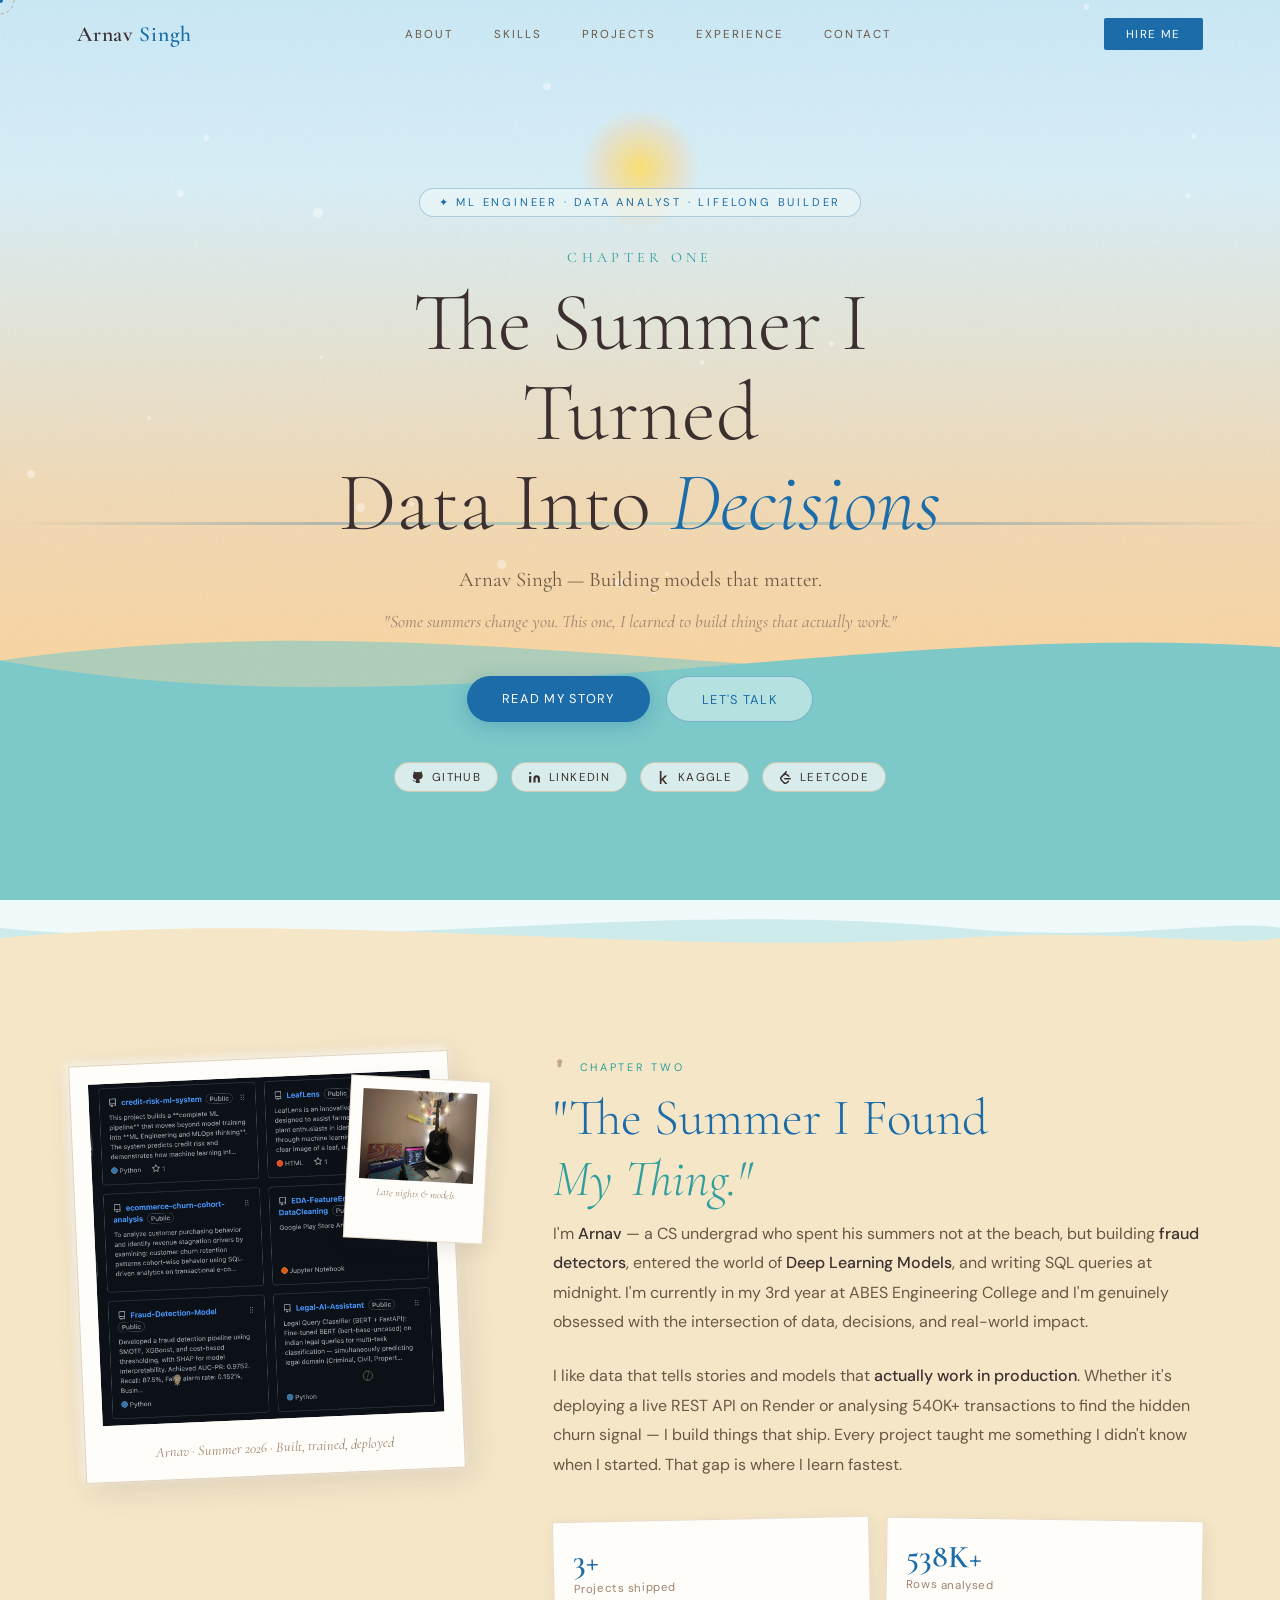
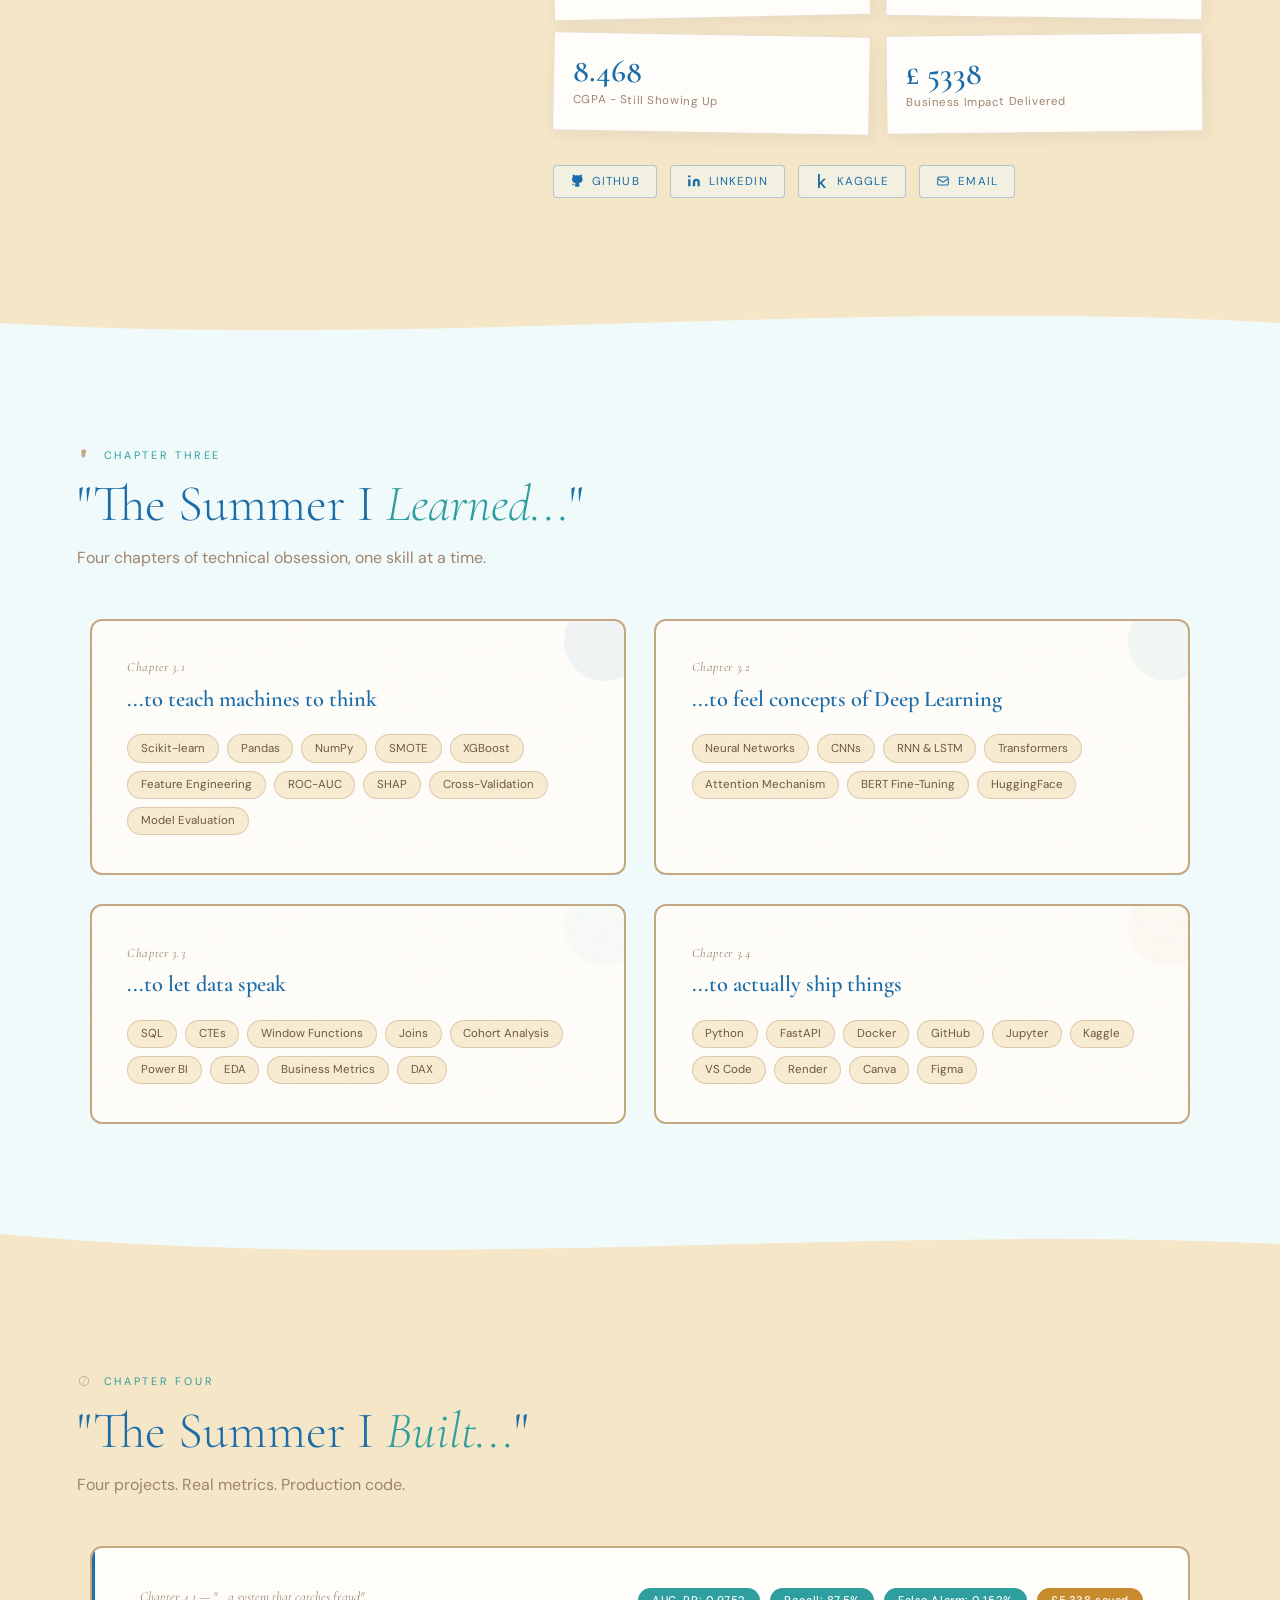
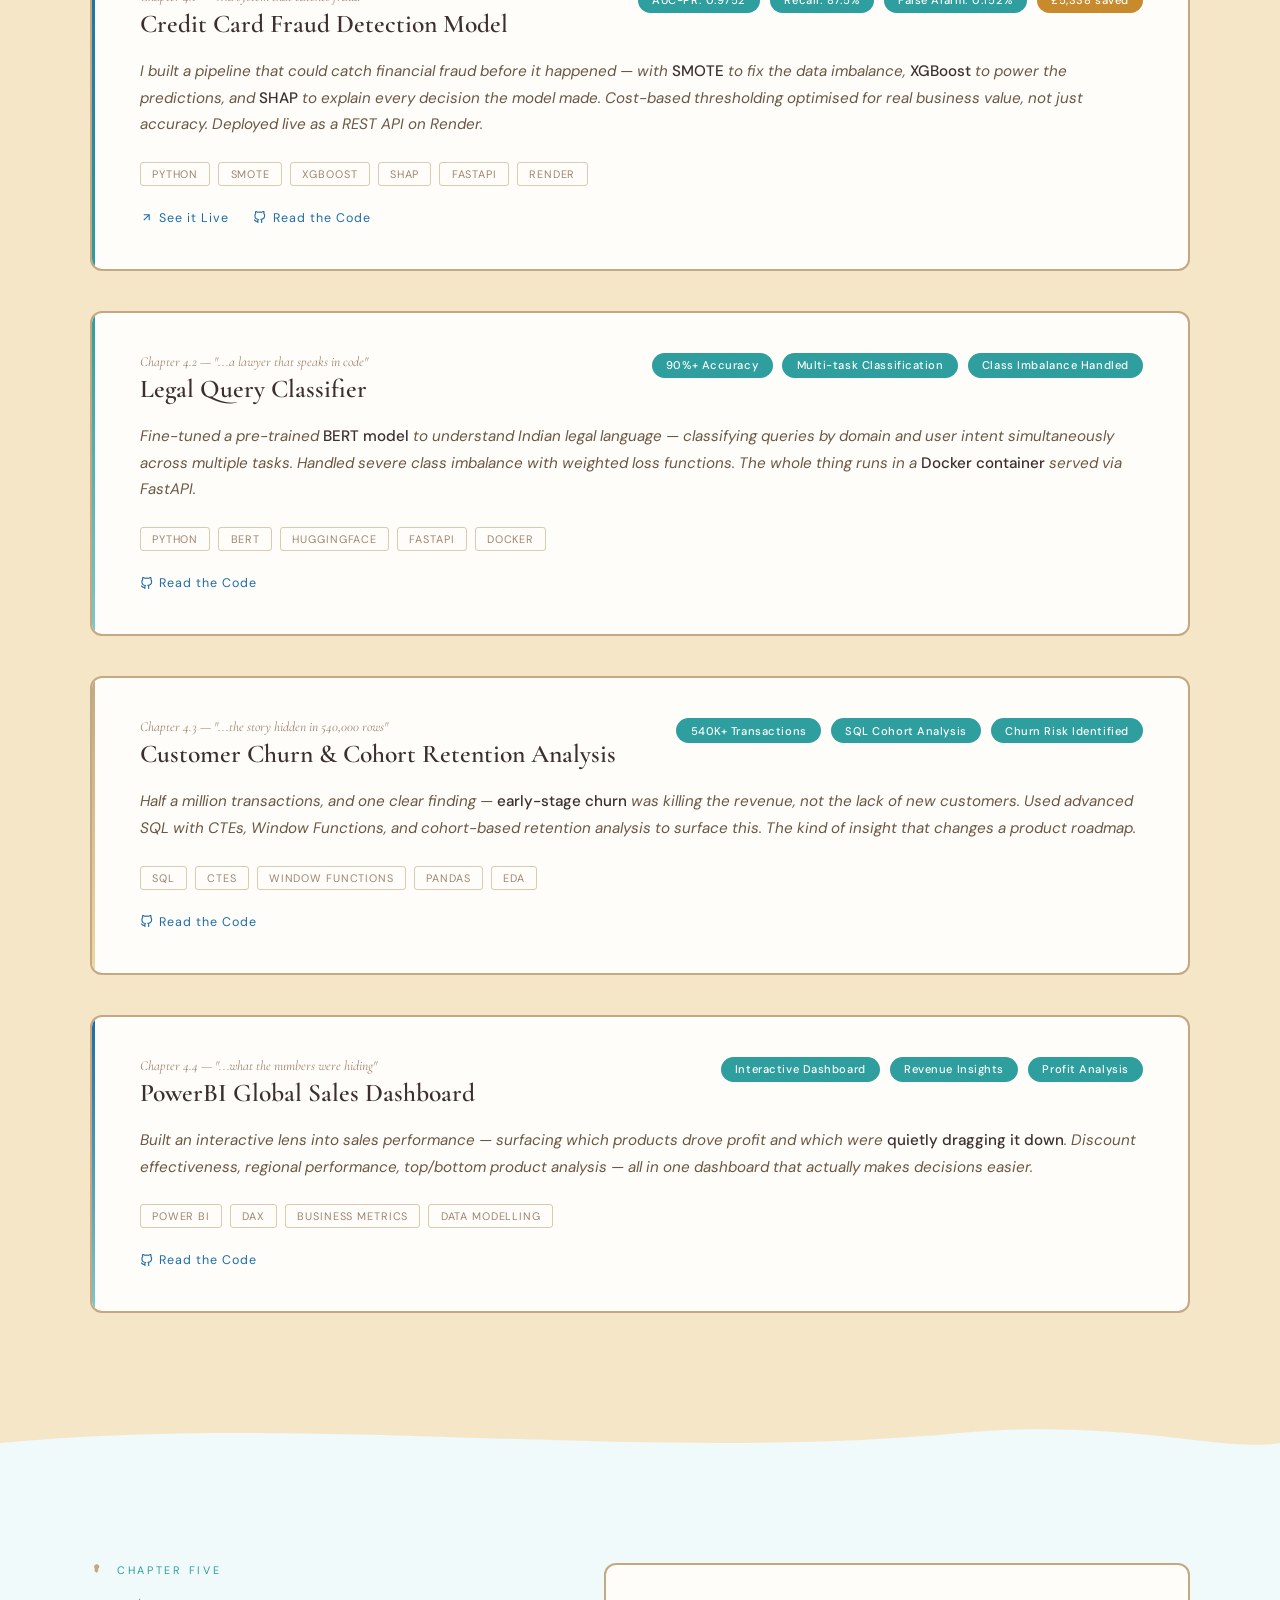
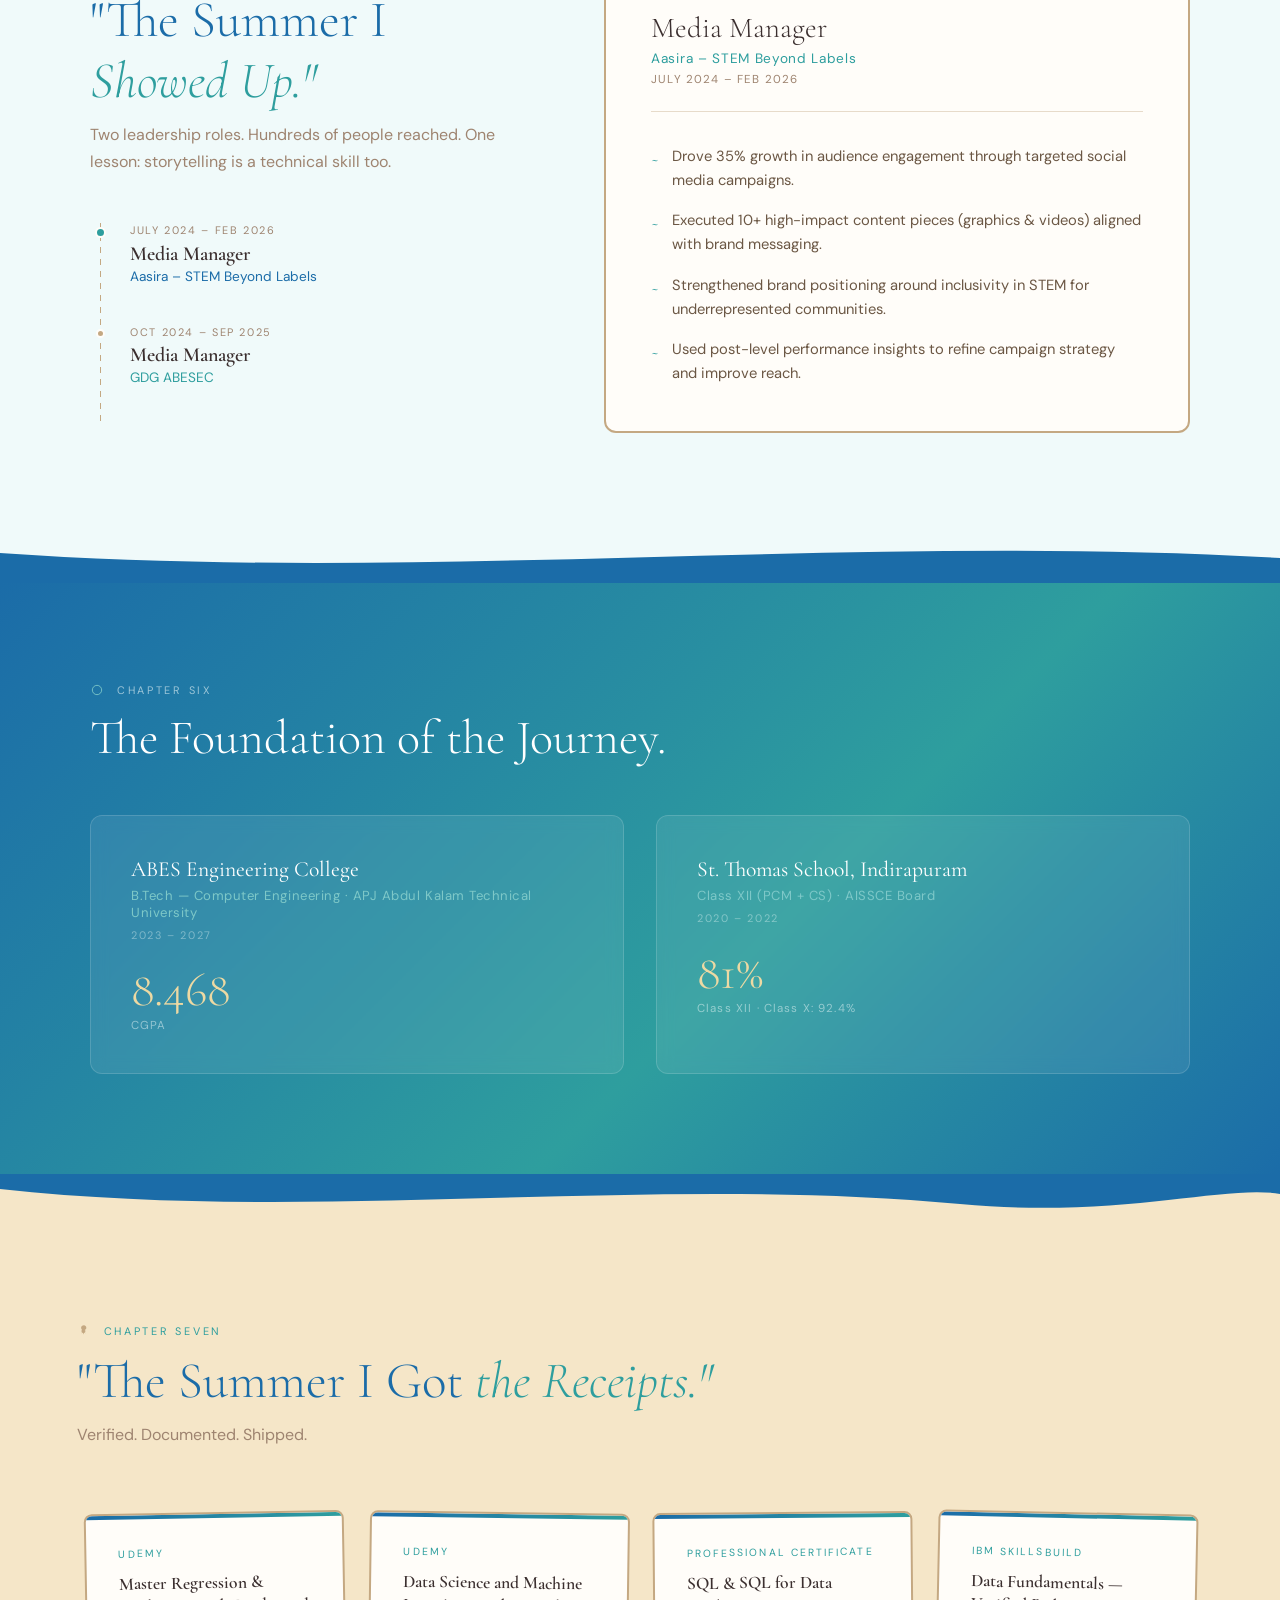
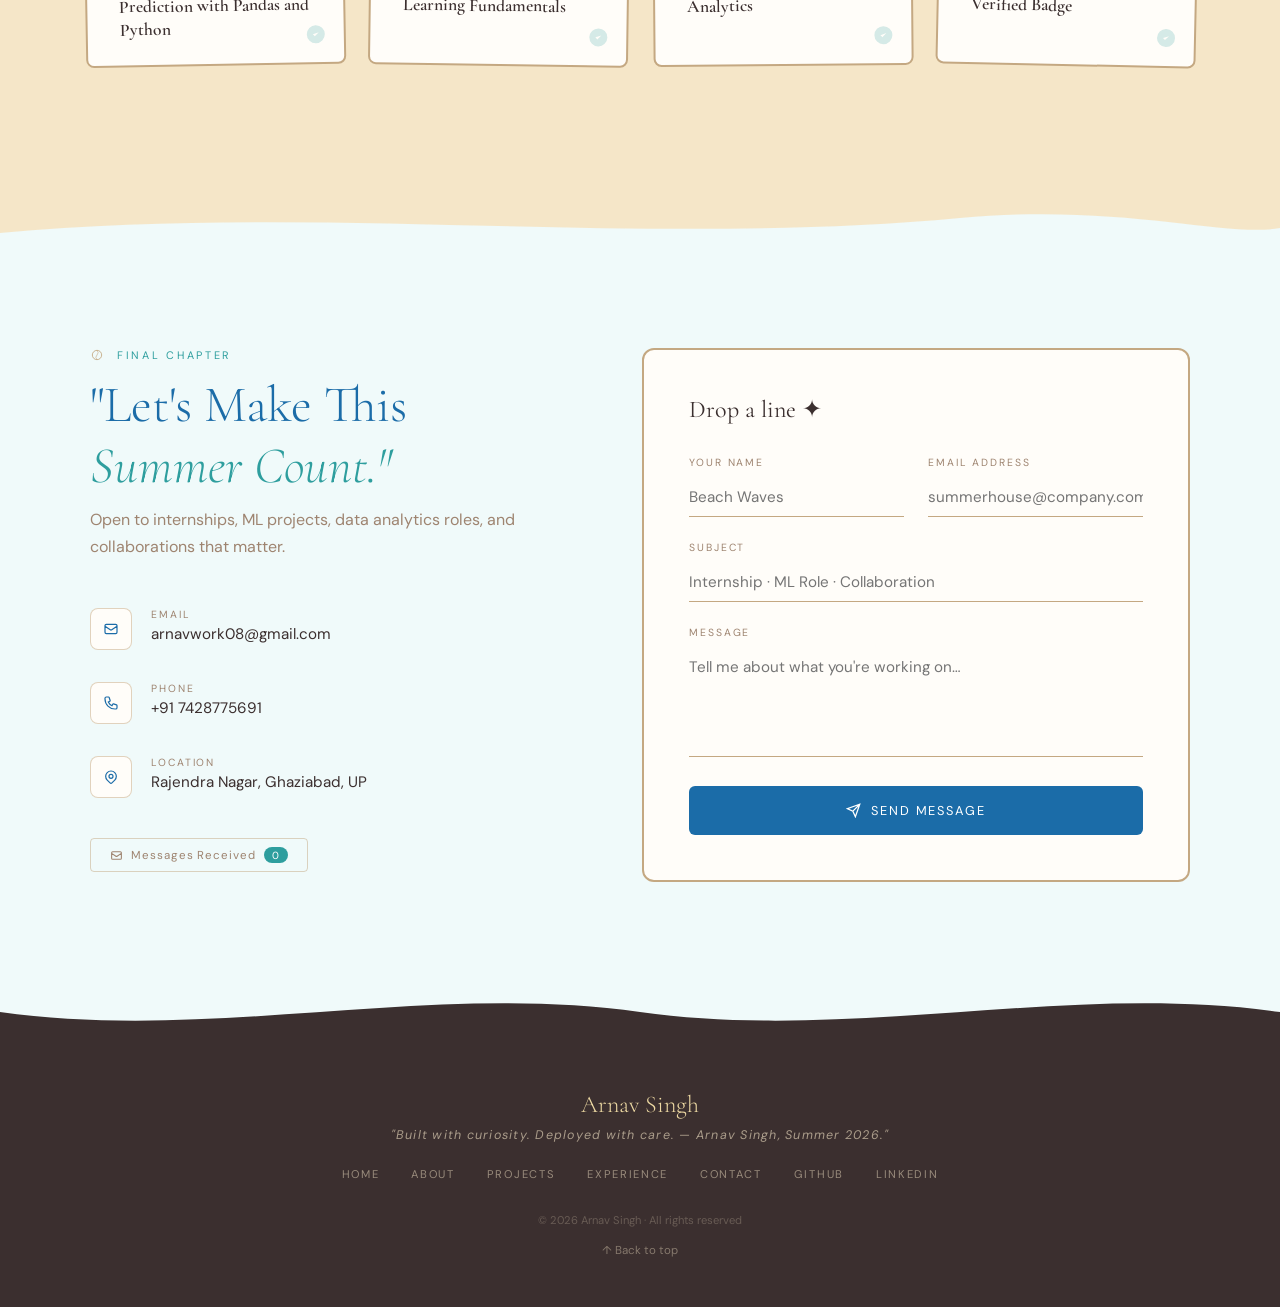
==== commit 57ea4517: "change" ====
--- a/index.html
+++ b/index.html
@@ -739,9 +739,9 @@
       </p>
       <div class="stats-row reveal">
         <div class="stat-pol"><div class="stat-num">4+</div><div class="stat-lbl">Projects shipped</div></div>
-        <div class="stat-pol"><div class="stat-num">540K+</div><div class="stat-lbl">Rows analysed this summer</div></div>
-        <div class="stat-pol"><div class="stat-num">8.468</div><div class="stat-lbl">CGPA, Still Showing Up</div></div>
-        <div class="stat-pol"><div class="stat-num">£ 5338</div><div class="stat-lbl">Business cost my model saved this summer</div></div>
+        <div class="stat-pol"><div class="stat-num">540K+</div><div class="stat-lbl">Rows analysed</div></div>
+        <div class="stat-pol"><div class="stat-num">8.468</div><div class="stat-lbl">CGPA - Still Showing Up</div></div>
+        <div class="stat-pol"><div class="stat-num">£ 5338</div><div class="stat-lbl">Business Impact Delivered</div></div>
       </div>
       <div class="about-social reveal">
         <a class="soc-btn" href="https://github.com/arnav-singh-20" target="_blank" rel="noopener">
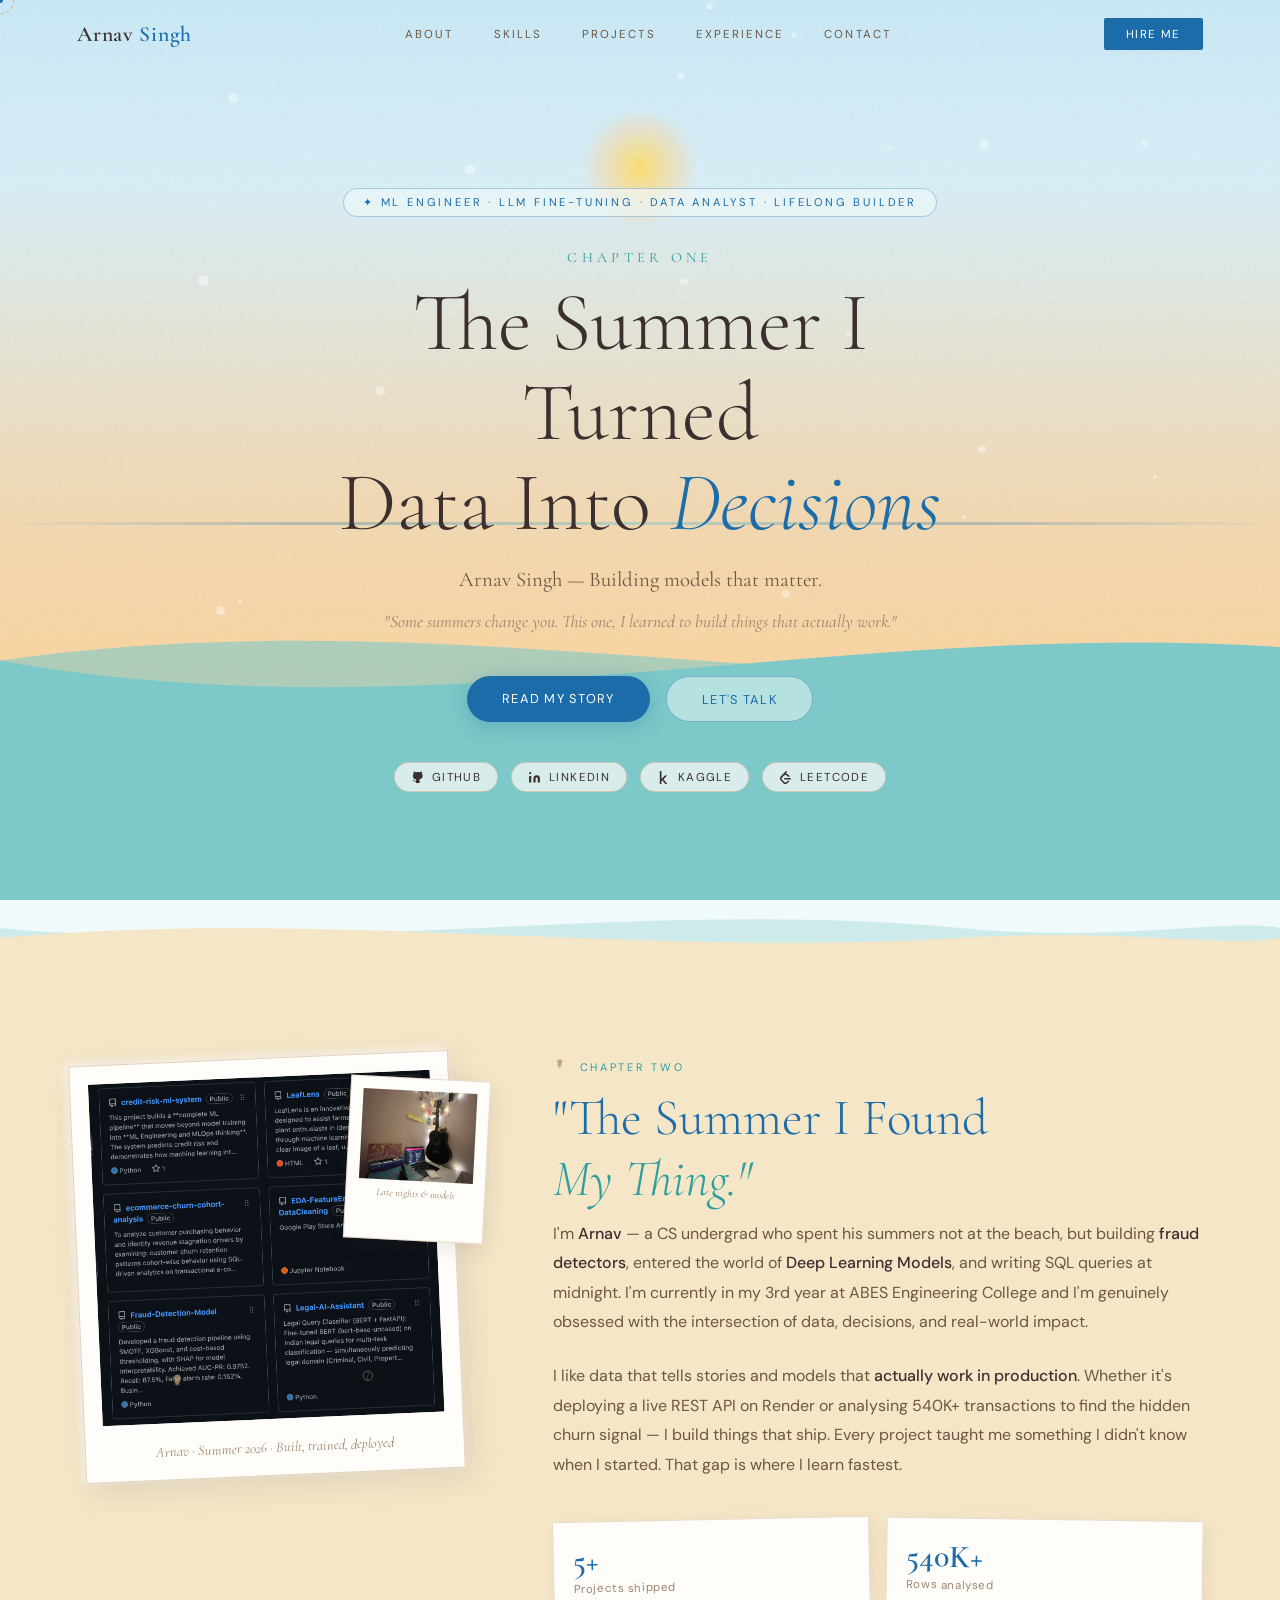
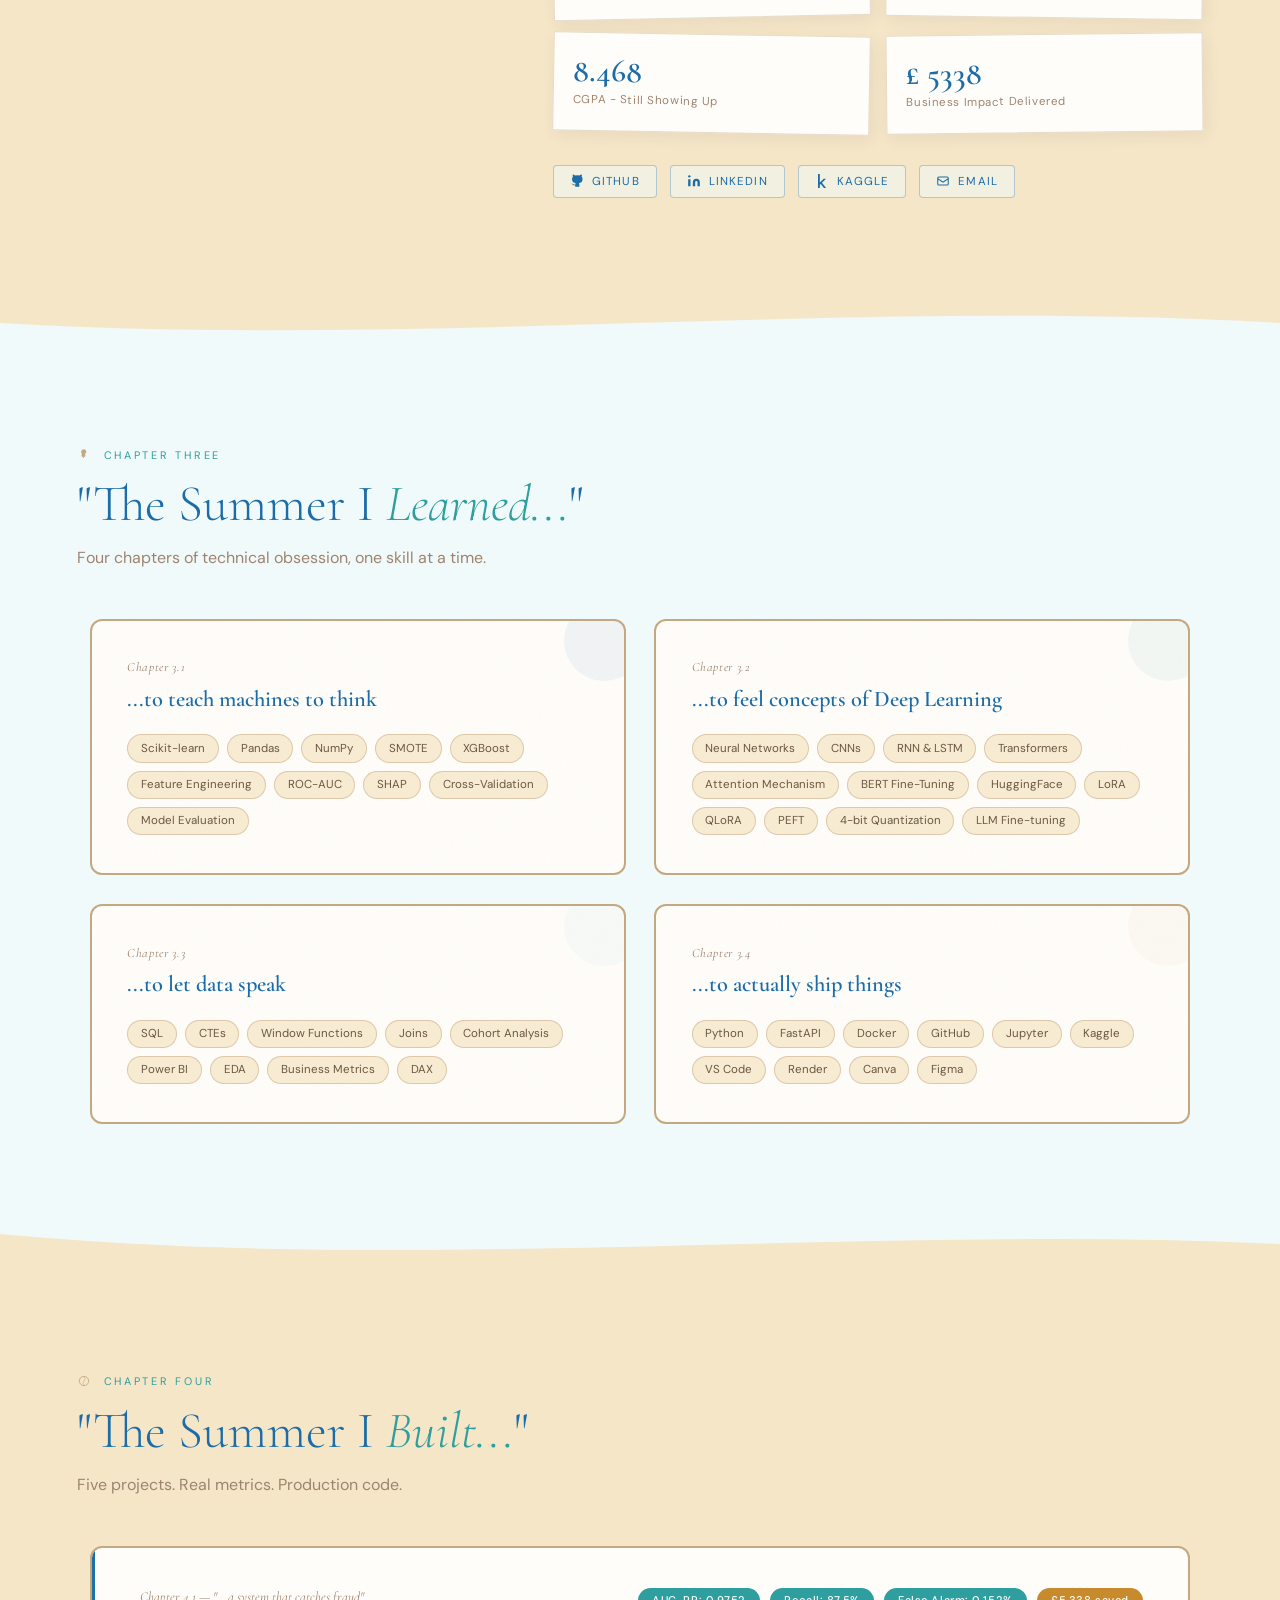
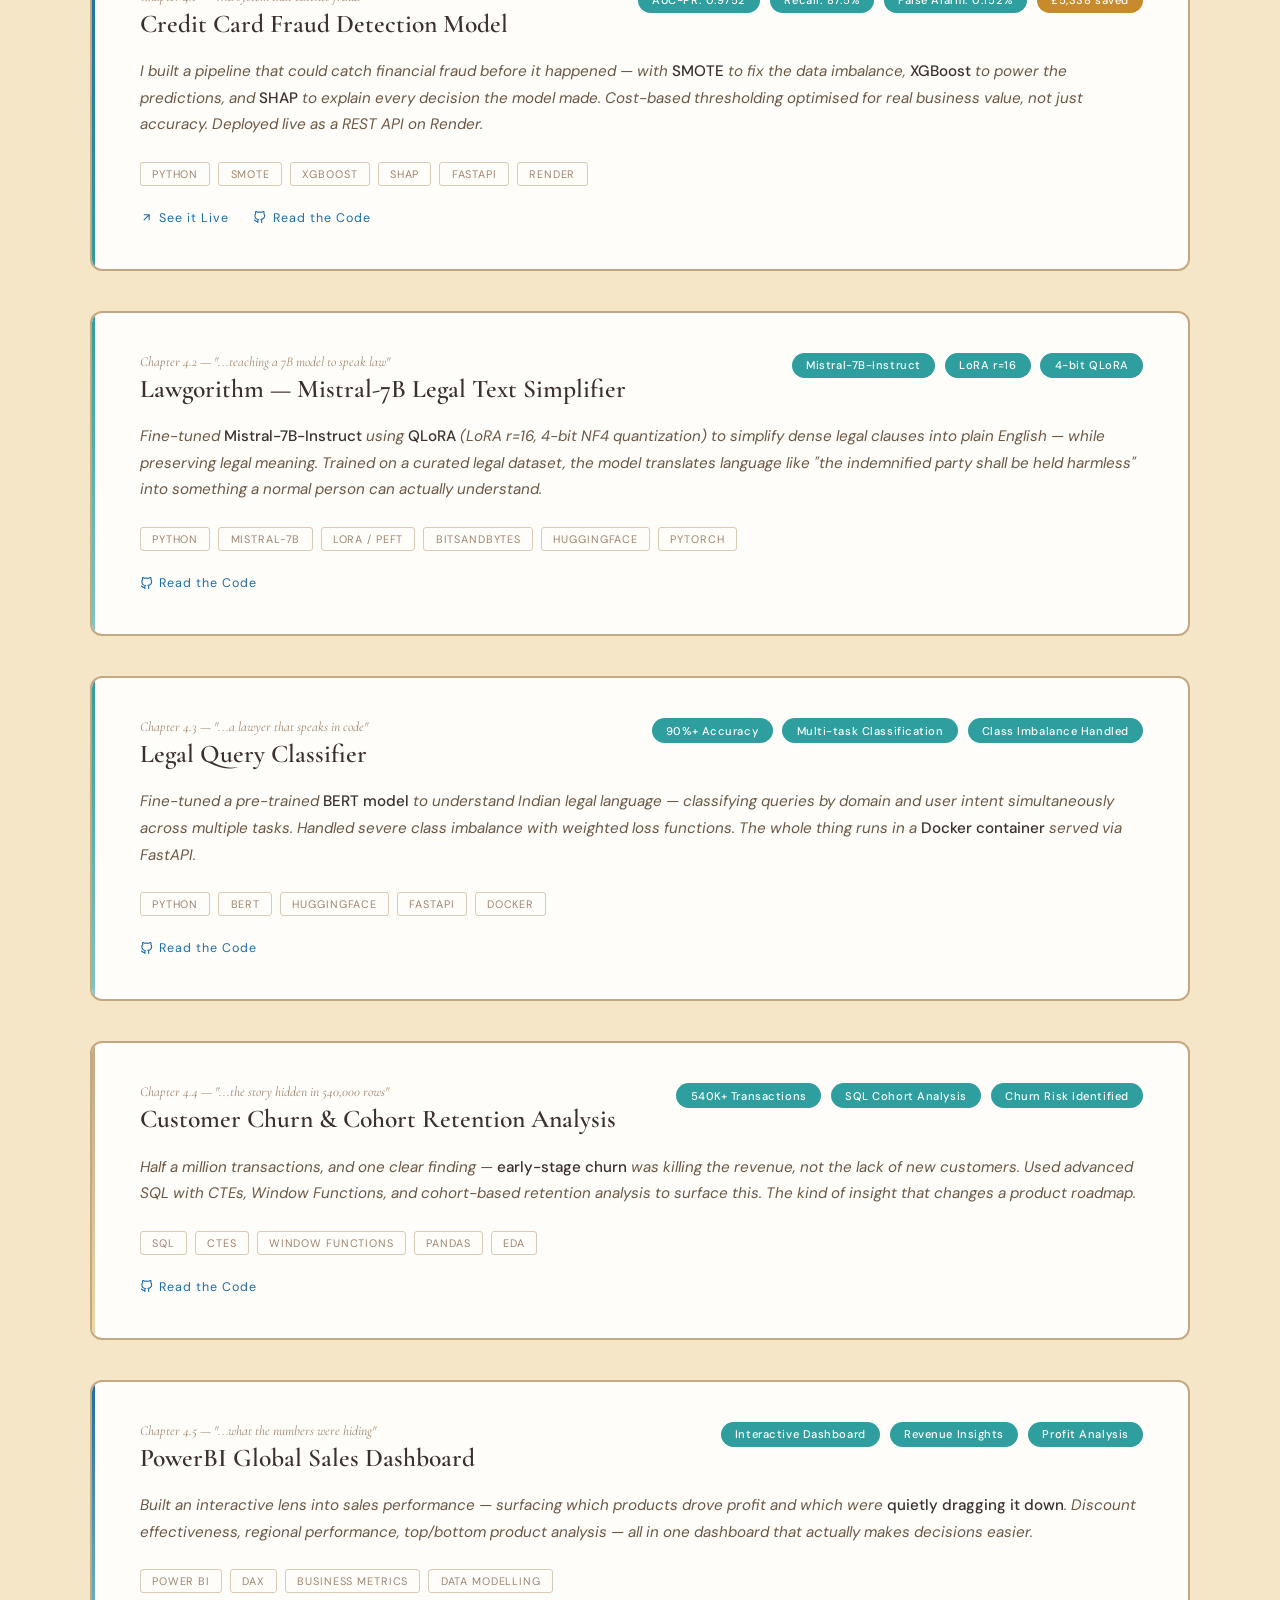
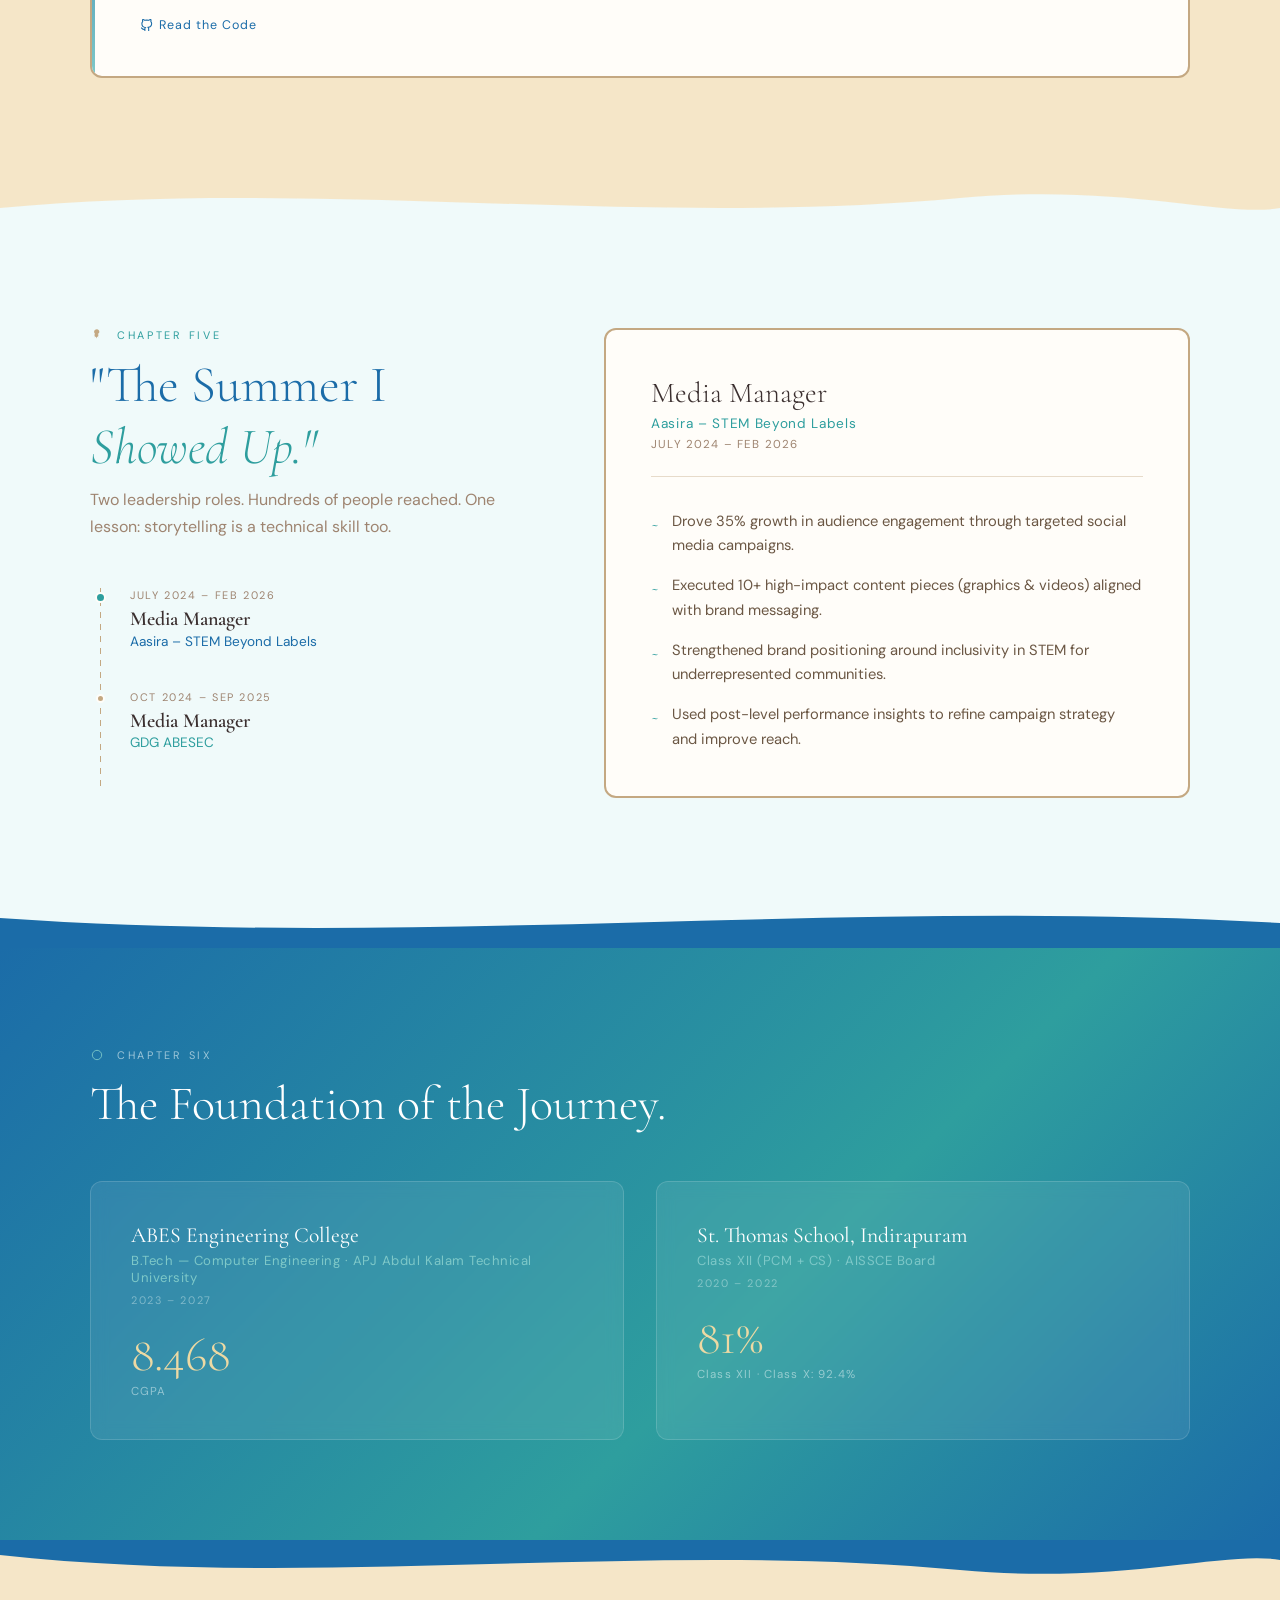
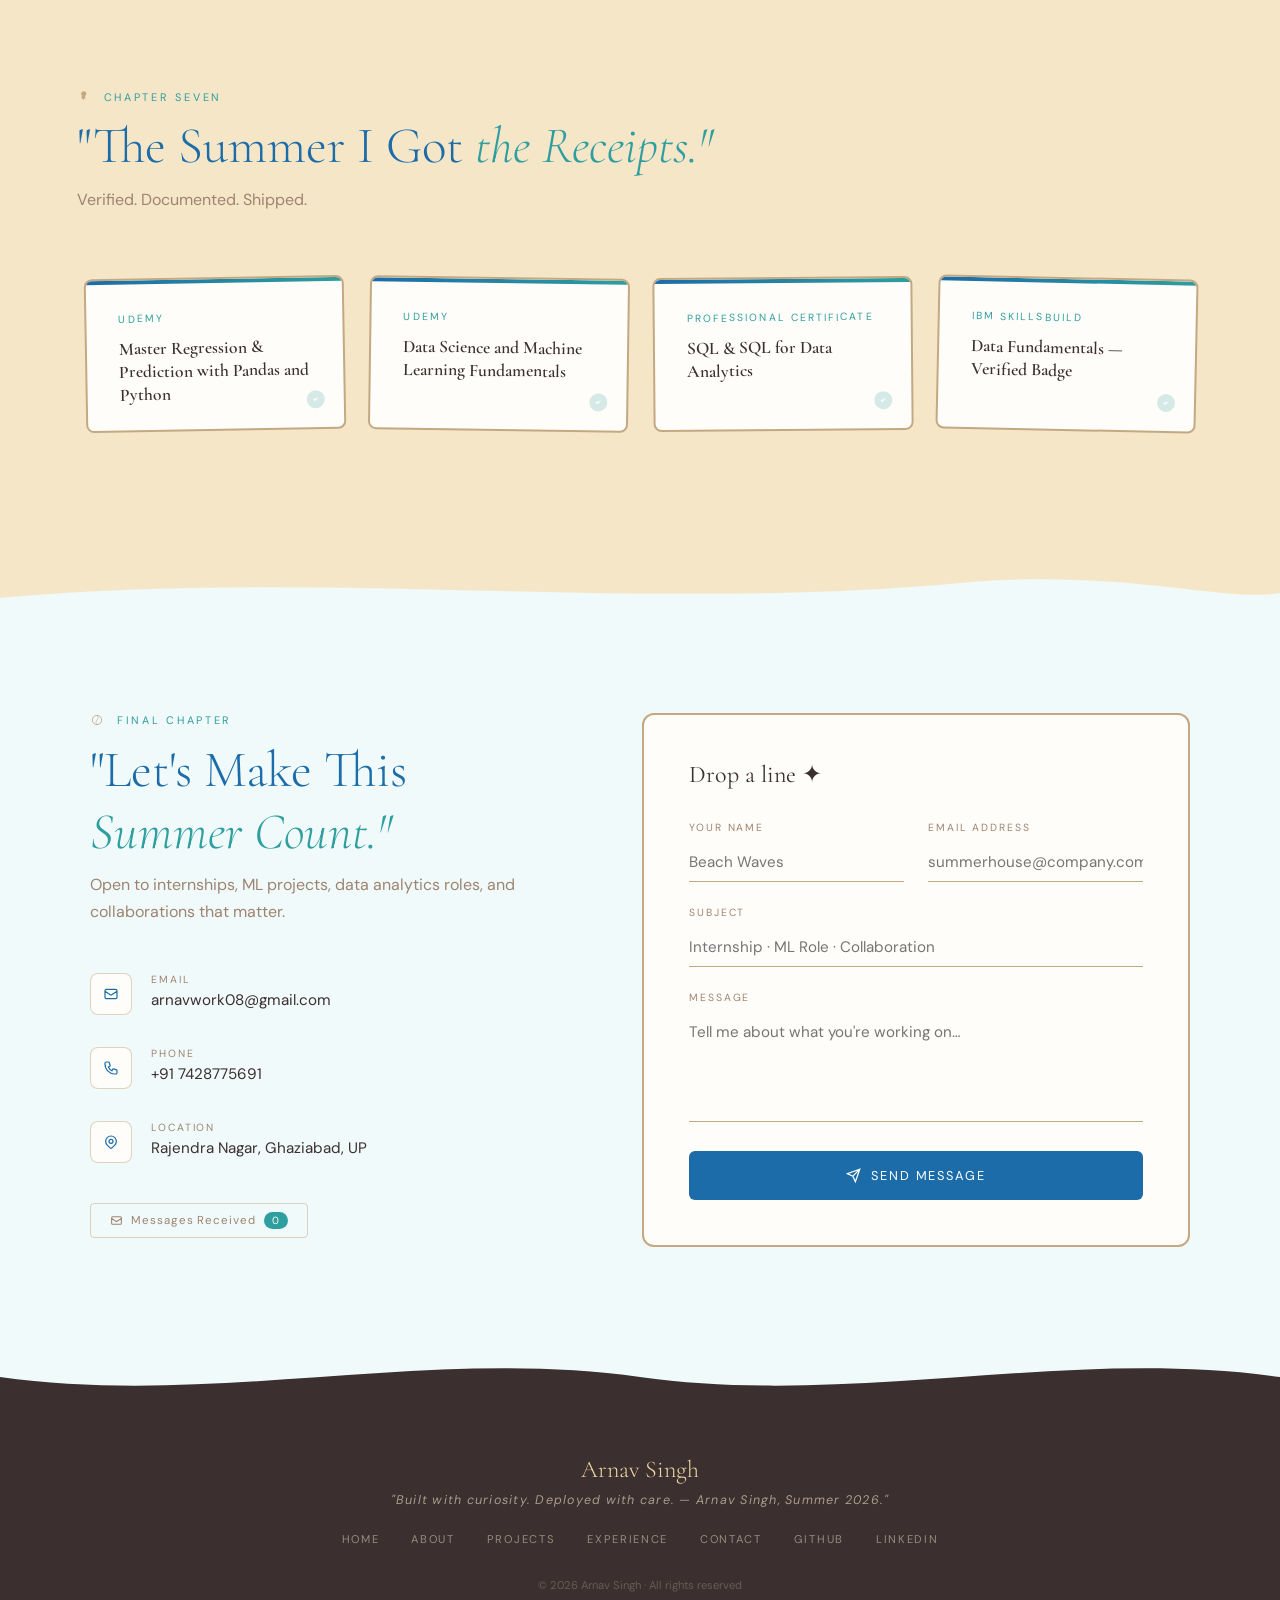
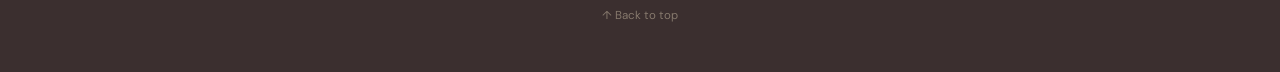
==== commit 9eff4049: "Add Mistral LoRA project, update skills and title" ====
--- a/index.html
+++ b/index.html
@@ -3,7 +3,7 @@
 <head>
 <meta charset="UTF-8"/>
 <meta name="viewport" content="width=device-width, initial-scale=1.0"/>
-<title>Arnav Singh — ML Engineer & Data Analyst</title>
+<title>Arnav Singh — ML Engineer · LLM Fine-tuning · Data Analyst</title>
 <link href="https://fonts.googleapis.com/css2?family=Cormorant+Garamond:ital,wght@0,300;0,400;0,600;0,700;1,300;1,400;1,600&family=DM+Sans:ital,opsz,wght@0,9..40,300;0,9..40,400;0,9..40,500;1,9..40,300&display=swap" rel="stylesheet"/>
 <style>
 /* ═══════════════════════════════════════════
@@ -663,7 +663,7 @@
     </div>
   </div>
   <div class="hero-content">
-    <div class="hero-badge">✦ ML Engineer · Data Analyst · Lifelong Builder</div>
+    <div class="hero-badge">✦ ML Engineer · LLM Fine-tuning · Data Analyst · Lifelong Builder</div>
     <div class="hero-chapter">Chapter One</div>
     <h1 class="hero-title">The Summer I Turned<br>Data Into <em>Decisions</em></h1>
     <p class="hero-sub">Arnav Singh — Building models that matter.</p>
@@ -738,7 +738,7 @@
         I like data that tells stories and models that <strong>actually work in production</strong>. Whether it's deploying a live REST API on Render or analysing 540K+ transactions to find the hidden churn signal — I build things that ship. Every project taught me something I didn't know when I started. That gap is where I learn fastest.
       </p>
       <div class="stats-row reveal">
-        <div class="stat-pol"><div class="stat-num">4+</div><div class="stat-lbl">Projects shipped</div></div>
+        <div class="stat-pol"><div class="stat-num">5+</div><div class="stat-lbl">Projects shipped</div></div>
         <div class="stat-pol"><div class="stat-num">540K+</div><div class="stat-lbl">Rows analysed</div></div>
         <div class="stat-pol"><div class="stat-num">8.468</div><div class="stat-lbl">CGPA - Still Showing Up</div></div>
         <div class="stat-pol"><div class="stat-num">£ 5338</div><div class="stat-lbl">Business Impact Delivered</div></div>
@@ -775,7 +775,7 @@
     <p class="section-subtitle reveal">Four chapters of technical obsession, one skill at a time.</p>
     <div class="skills-grid">
       <div class="skill-card skill-card-tilt-1 reveal reveal-delay-1"><div class="skill-accent skill-accent-1"></div><div class="skill-chapter">Chapter 3.1</div><div class="skill-name">...to teach machines to think</div><div class="skill-tags"><span class="skill-tag">Scikit-learn</span><span class="skill-tag">Pandas</span><span class="skill-tag">NumPy</span><span class="skill-tag">SMOTE</span><span class="skill-tag">XGBoost</span><span class="skill-tag">Feature Engineering</span><span class="skill-tag">ROC-AUC</span><span class="skill-tag">SHAP</span><span class="skill-tag">Cross-Validation</span><span class="skill-tag">Model Evaluation</span></div></div>
-      <div class="skill-card skill-card-tilt-2 reveal reveal-delay-2"><div class="skill-accent skill-accent-2"></div><div class="skill-chapter">Chapter 3.2</div><div class="skill-name">...to feel concepts of Deep Learning</div><div class="skill-tags"><span class="skill-tag">Neural Networks</span><span class="skill-tag">CNNs</span><span class="skill-tag">RNN &amp; LSTM</span><span class="skill-tag">Transformers</span><span class="skill-tag">Attention Mechanism</span><span class="skill-tag">BERT Fine-Tuning</span><span class="skill-tag">HuggingFace</span></div></div>
+      <div class="skill-card skill-card-tilt-2 reveal reveal-delay-2"><div class="skill-accent skill-accent-2"></div><div class="skill-chapter">Chapter 3.2</div><div class="skill-name">...to feel concepts of Deep Learning</div><div class="skill-tags"><span class="skill-tag">Neural Networks</span><span class="skill-tag">CNNs</span><span class="skill-tag">RNN &amp; LSTM</span><span class="skill-tag">Transformers</span><span class="skill-tag">Attention Mechanism</span><span class="skill-tag">BERT Fine-Tuning</span><span class="skill-tag">HuggingFace</span><span class="skill-tag">LoRA</span><span class="skill-tag">QLoRA</span><span class="skill-tag">PEFT</span><span class="skill-tag">4-bit Quantization</span><span class="skill-tag">LLM Fine-tuning</span></div></div>
       <div class="skill-card skill-card-tilt-3 reveal reveal-delay-3"><div class="skill-accent skill-accent-3"></div><div class="skill-chapter">Chapter 3.3</div><div class="skill-name">...to let data speak</div><div class="skill-tags"><span class="skill-tag">SQL</span><span class="skill-tag">CTEs</span><span class="skill-tag">Window Functions</span><span class="skill-tag">Joins</span><span class="skill-tag">Cohort Analysis</span><span class="skill-tag">Power BI</span><span class="skill-tag">EDA</span><span class="skill-tag">Business Metrics</span><span class="skill-tag">DAX</span></div></div>
       <div class="skill-card skill-card-tilt-4 reveal reveal-delay-4"><div class="skill-accent skill-accent-4"></div><div class="skill-chapter">Chapter 3.4</div><div class="skill-name">...to actually ship things</div><div class="skill-tags"><span class="skill-tag">Python</span><span class="skill-tag">FastAPI</span><span class="skill-tag">Docker</span><span class="skill-tag">GitHub</span><span class="skill-tag">Jupyter</span><span class="skill-tag">Kaggle</span><span class="skill-tag">VS Code</span><span class="skill-tag">Render</span><span class="skill-tag">Canva</span><span class="skill-tag">Figma</span></div></div>
     </div>
@@ -789,7 +789,7 @@
   <div class="inner">
     <div class="section-label reveal"><svg width="14" height="14" viewBox="0 0 24 24" fill="#C4A882"><circle cx="12" cy="12" r="8" stroke="#C4A882" stroke-width="1.5" fill="none"/><path d="M12 4 Q16 8 12 12 Q8 16 12 20" stroke="#C4A882" stroke-width="1" fill="none"/></svg>Chapter Four</div>
     <h2 class="section-heading reveal">"The Summer I <em>Built...</em>"</h2>
-    <p class="section-subtitle reveal">Four projects. Real metrics. Production code.</p>
+    <p class="section-subtitle reveal">Five projects. Real metrics. Production code.</p>
     <div class="projects-list">
       <div class="project-card reveal">
         <div class="project-accent-bar" style="background: linear-gradient(180deg, #1B6CA8, #2E9E9E);"></div>
@@ -810,7 +810,19 @@
         <div class="project-accent-bar" style="background: linear-gradient(180deg, #2E9E9E, #7EC8C8);"></div>
         <div class="project-inner">
           <div class="project-header">
-            <div><div class="project-chapter">Chapter 4.2 — "...a lawyer that speaks in code"</div><div class="project-title">Legal Query Classifier</div></div>
+            <div><div class="project-chapter">Chapter 4.2 — "...teaching a 7B model to speak law"</div><div class="project-title">Lawgorithm — Mistral-7B Legal Text Simplifier</div></div>
+            <div class="project-metrics"><span class="metric-pill">Mistral-7B-Instruct</span><span class="metric-pill">LoRA r=16</span><span class="metric-pill">4-bit QLoRA</span></div>
+          </div>
+          <p class="project-story">Fine-tuned <strong>Mistral-7B-Instruct</strong> using <strong>QLoRA</strong> (LoRA r=16, 4-bit NF4 quantization) to simplify dense legal clauses into plain English — while preserving legal meaning. Trained on a curated legal dataset, the model translates language like "the indemnified party shall be held harmless" into something a normal person can actually understand.</p>
+          <div class="project-tech"><span class="tech-pill">Python</span><span class="tech-pill">Mistral-7B</span><span class="tech-pill">LoRA / PEFT</span><span class="tech-pill">BitsAndBytes</span><span class="tech-pill">HuggingFace</span><span class="tech-pill">PyTorch</span></div>
+          <div class="project-links"><a class="project-link" href="https://github.com/arnav-singh-20/Lawgorithm-Legal-Text-Simplifier-Mistral-7B-LoRA-" target="_blank" rel="noopener"><svg viewBox="0 0 24 24" fill="none" stroke="currentColor" stroke-width="2"><path d="M9 19c-5 1.5-5-2.5-7-3m14 6v-3.87a3.37 3.37 0 00-.94-2.61c3.14-.35 6.44-1.54 6.44-7A5.44 5.44 0 0020 4.77 5.07 5.07 0 0019.91 1S18.73.65 16 2.48a13.38 13.38 0 00-7 0C6.27.65 5.09 1 5.09 1A5.07 5.07 0 005 4.77a5.44 5.44 0 00-1.5 3.78c0 5.42 3.3 6.61 6.44 7A3.37 3.37 0 009 18.13V22"/></svg>Read the Code</a></div>
+        </div>
+      </div>
+      <div class="project-card reveal">
+        <div class="project-accent-bar" style="background: linear-gradient(180deg, #2E9E9E, #7EC8C8);"></div>
+        <div class="project-inner">
+          <div class="project-header">
+            <div><div class="project-chapter">Chapter 4.3 — "...a lawyer that speaks in code"</div><div class="project-title">Legal Query Classifier</div></div>
             <div class="project-metrics"><span class="metric-pill">90%+ Accuracy</span><span class="metric-pill">Multi-task Classification</span><span class="metric-pill">Class Imbalance Handled</span></div>
           </div>
           <p class="project-story">Fine-tuned a pre-trained <strong>BERT model</strong> to understand Indian legal language — classifying queries by domain and user intent simultaneously across multiple tasks. Handled severe class imbalance with weighted loss functions. The whole thing runs in a <strong>Docker container</strong> served via FastAPI.</p>
@@ -822,7 +834,7 @@
         <div class="project-accent-bar" style="background: linear-gradient(180deg, #C4A882, #EDD9A3);"></div>
         <div class="project-inner">
           <div class="project-header">
-            <div><div class="project-chapter">Chapter 4.3 — "...the story hidden in 540,000 rows"</div><div class="project-title">Customer Churn &amp; Cohort Retention Analysis</div></div>
+            <div><div class="project-chapter">Chapter 4.4 — "...the story hidden in 540,000 rows"</div><div class="project-title">Customer Churn &amp; Cohort Retention Analysis</div></div>
             <div class="project-metrics"><span class="metric-pill">540K+ Transactions</span><span class="metric-pill">SQL Cohort Analysis</span><span class="metric-pill">Churn Risk Identified</span></div>
           </div>
           <p class="project-story">Half a million transactions, and one clear finding — <strong>early-stage churn</strong> was killing the revenue, not the lack of new customers. Used advanced SQL with CTEs, Window Functions, and cohort-based retention analysis to surface this. The kind of insight that changes a product roadmap.</p>
@@ -834,7 +846,7 @@
         <div class="project-accent-bar" style="background: linear-gradient(180deg, #1B6CA8, #7EC8C8);"></div>
         <div class="project-inner">
           <div class="project-header">
-            <div><div class="project-chapter">Chapter 4.4 — "...what the numbers were hiding"</div><div class="project-title">PowerBI Global Sales Dashboard</div></div>
+            <div><div class="project-chapter">Chapter 4.5 — "...what the numbers were hiding"</div><div class="project-title">PowerBI Global Sales Dashboard</div></div>
             <div class="project-metrics"><span class="metric-pill">Interactive Dashboard</span><span class="metric-pill">Revenue Insights</span><span class="metric-pill">Profit Analysis</span></div>
           </div>
           <p class="project-story">Built an interactive lens into sales performance — surfacing which products drove profit and which were <strong>quietly dragging it down</strong>. Discount effectiveness, regional performance, top/bottom product analysis — all in one dashboard that actually makes decisions easier.</p>
@@ -1383,7 +1395,7 @@
     const nums = e.target.querySelectorAll('.stat-num');
     nums.forEach(n => {
       const raw = n.textContent.trim();
-      if (raw==='4+') animateCounter(n,4,'+');
+      if (raw==='5+') animateCounter(n,5,'+');
       else if (raw.includes('540K')) { n.textContent='0+'; animateCounter(n,540,'K+'); }
       else if (raw==='8.468') animateCounter(n,8.468,'',1200);
       else if (raw.includes('£5338')) { n.textContent='£0'; animateCounter(n,5338,'',1800); n.textContent='£'+5338; }
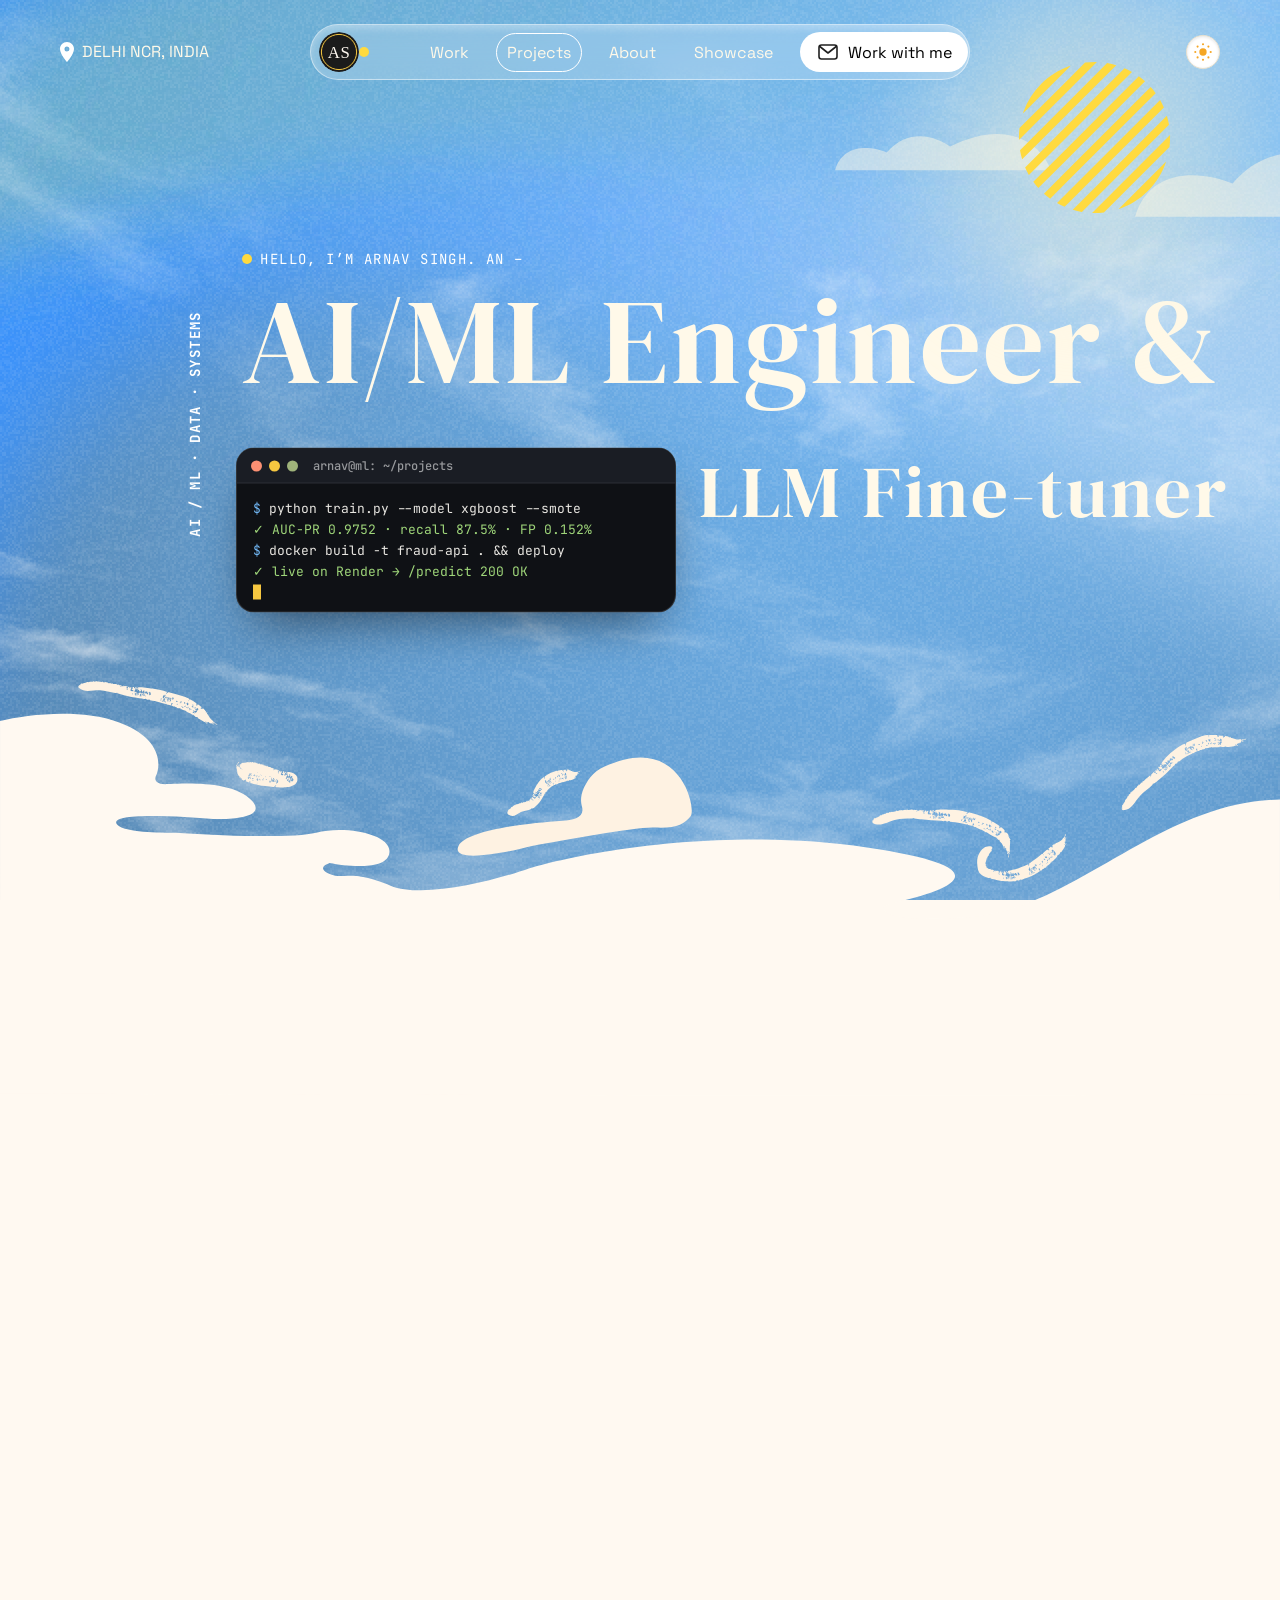
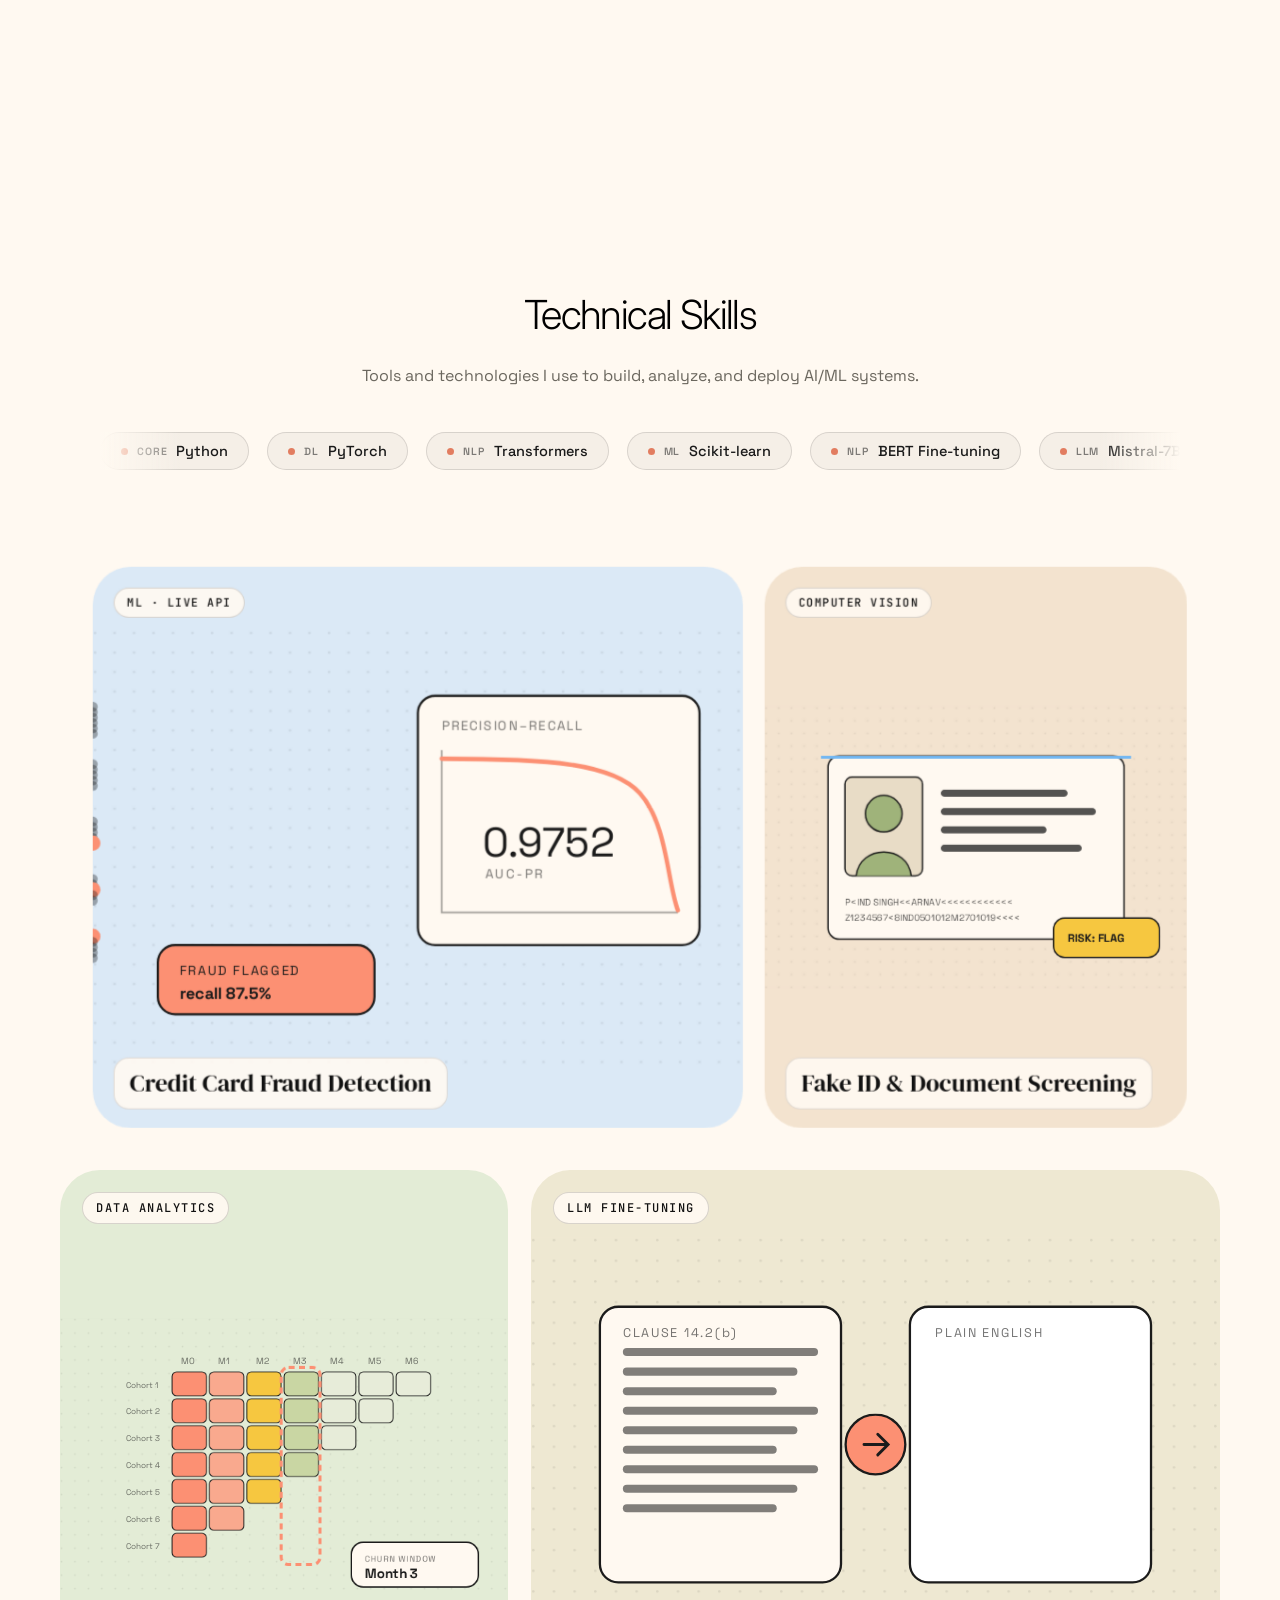
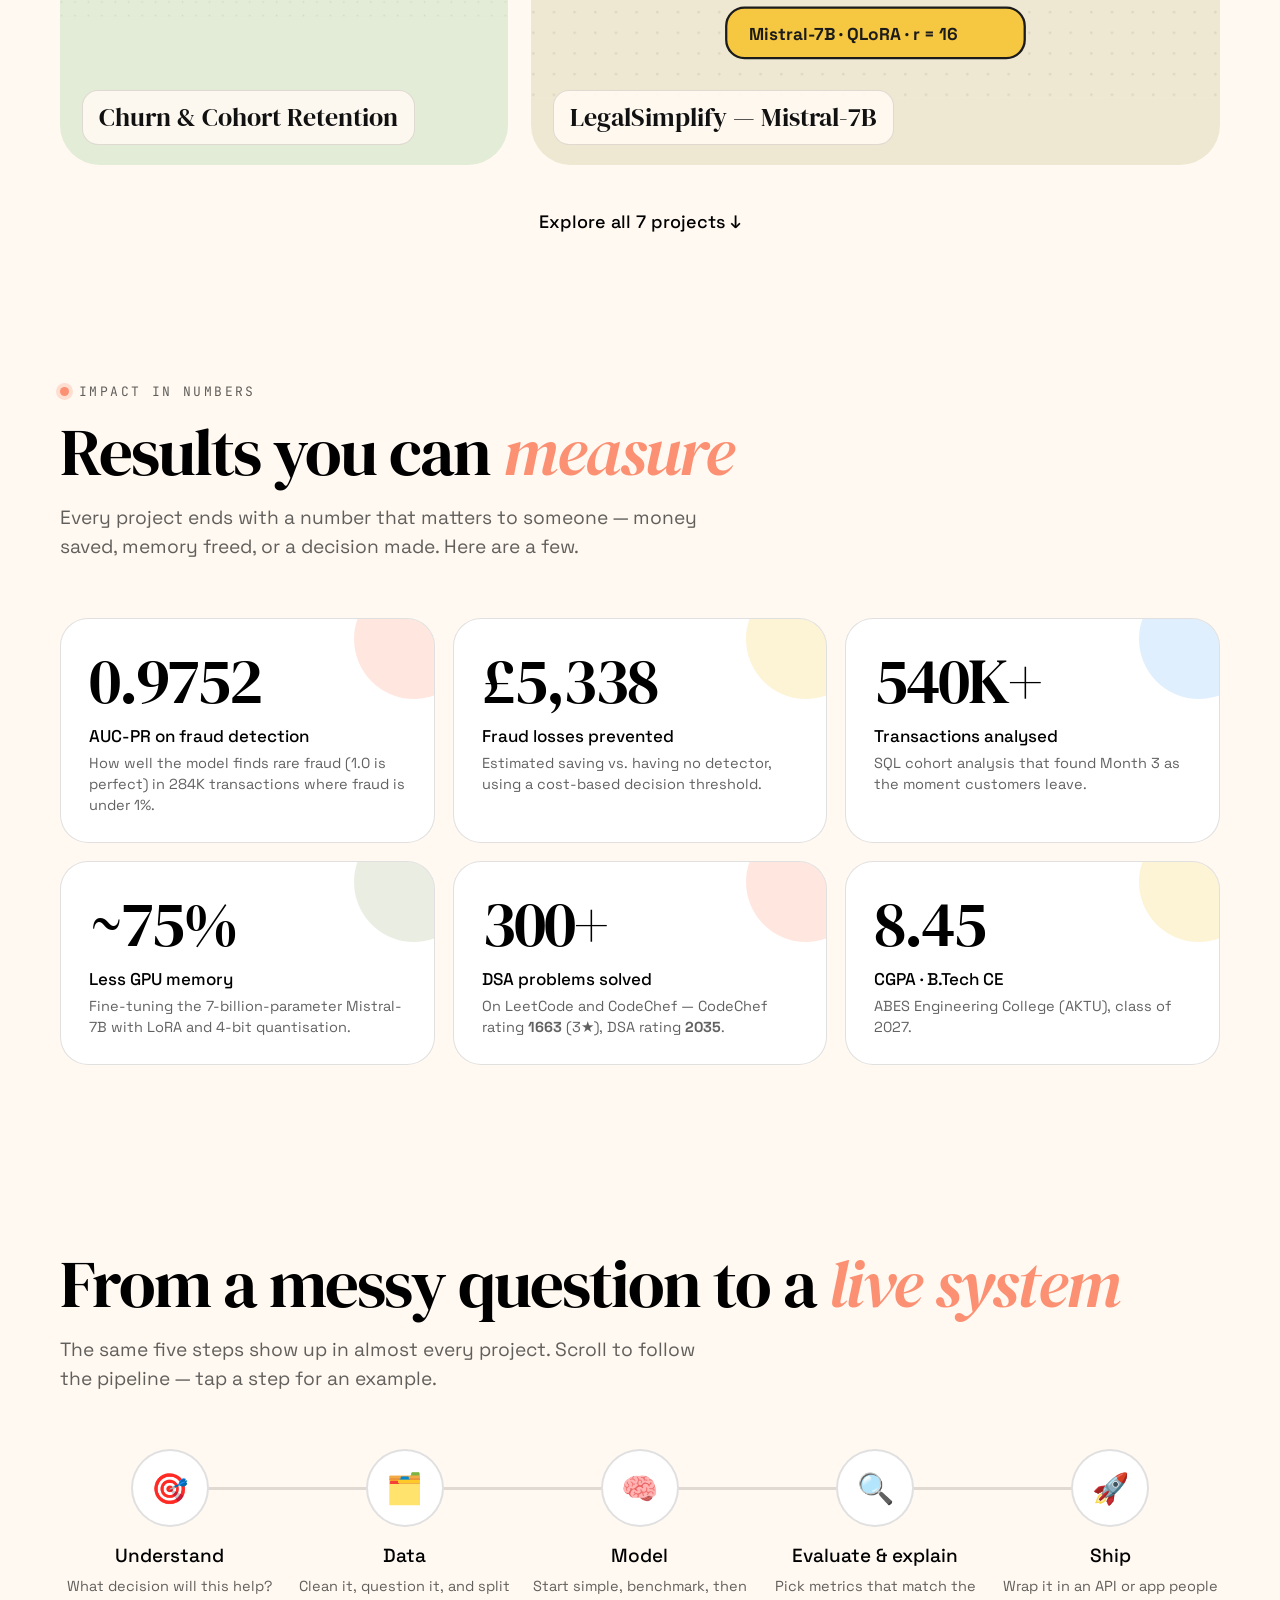
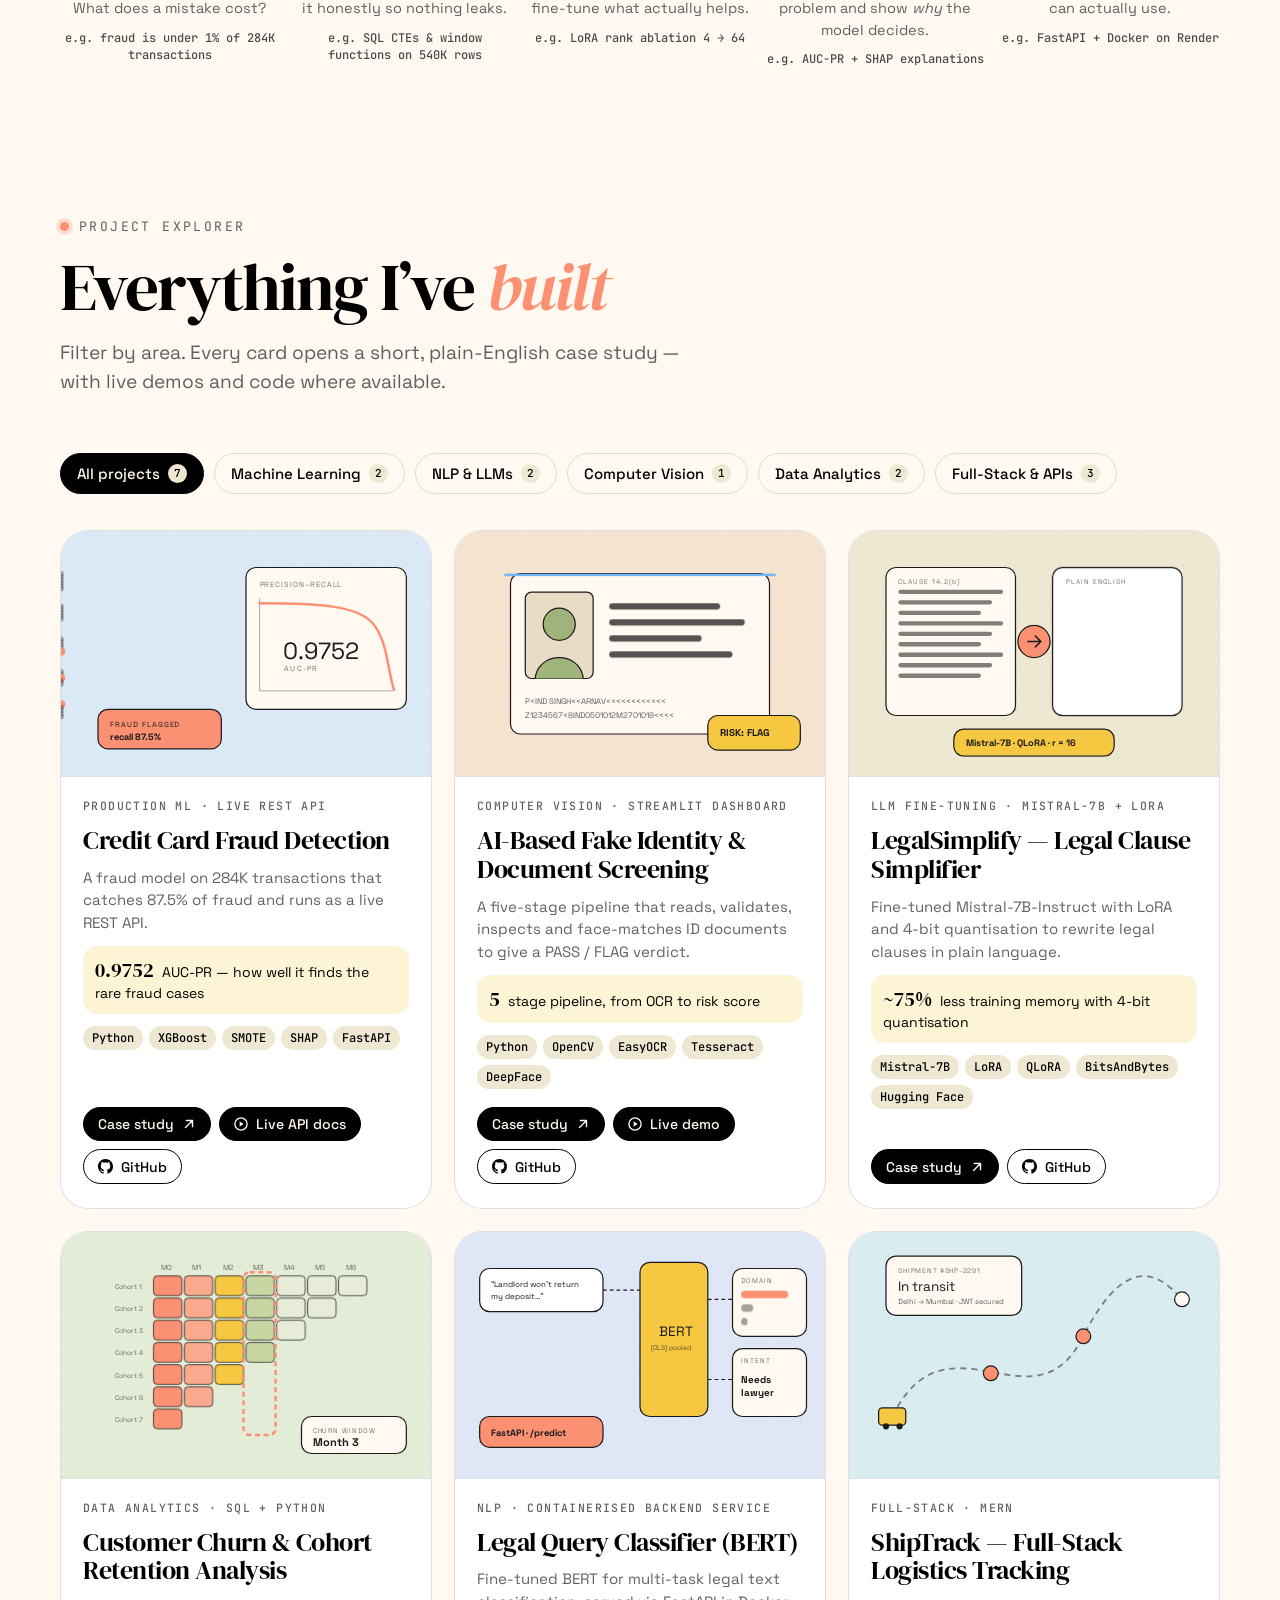
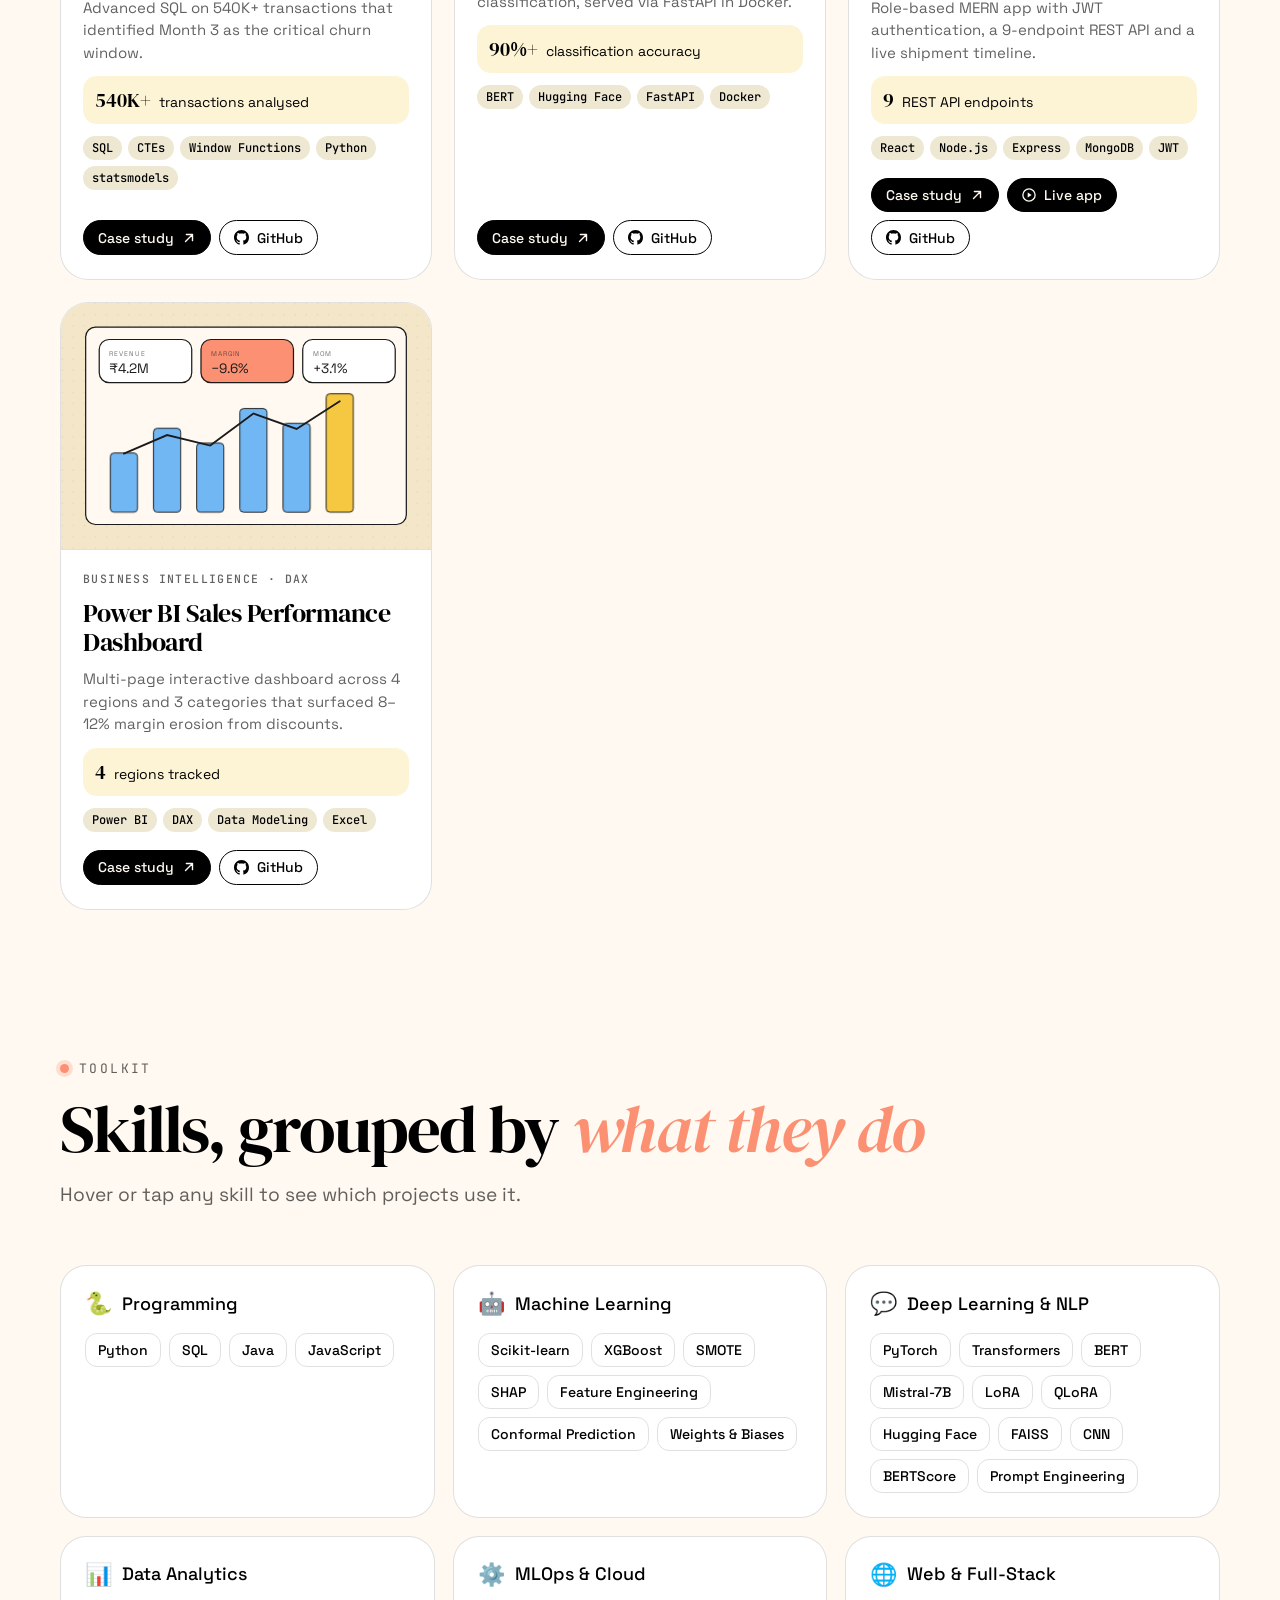
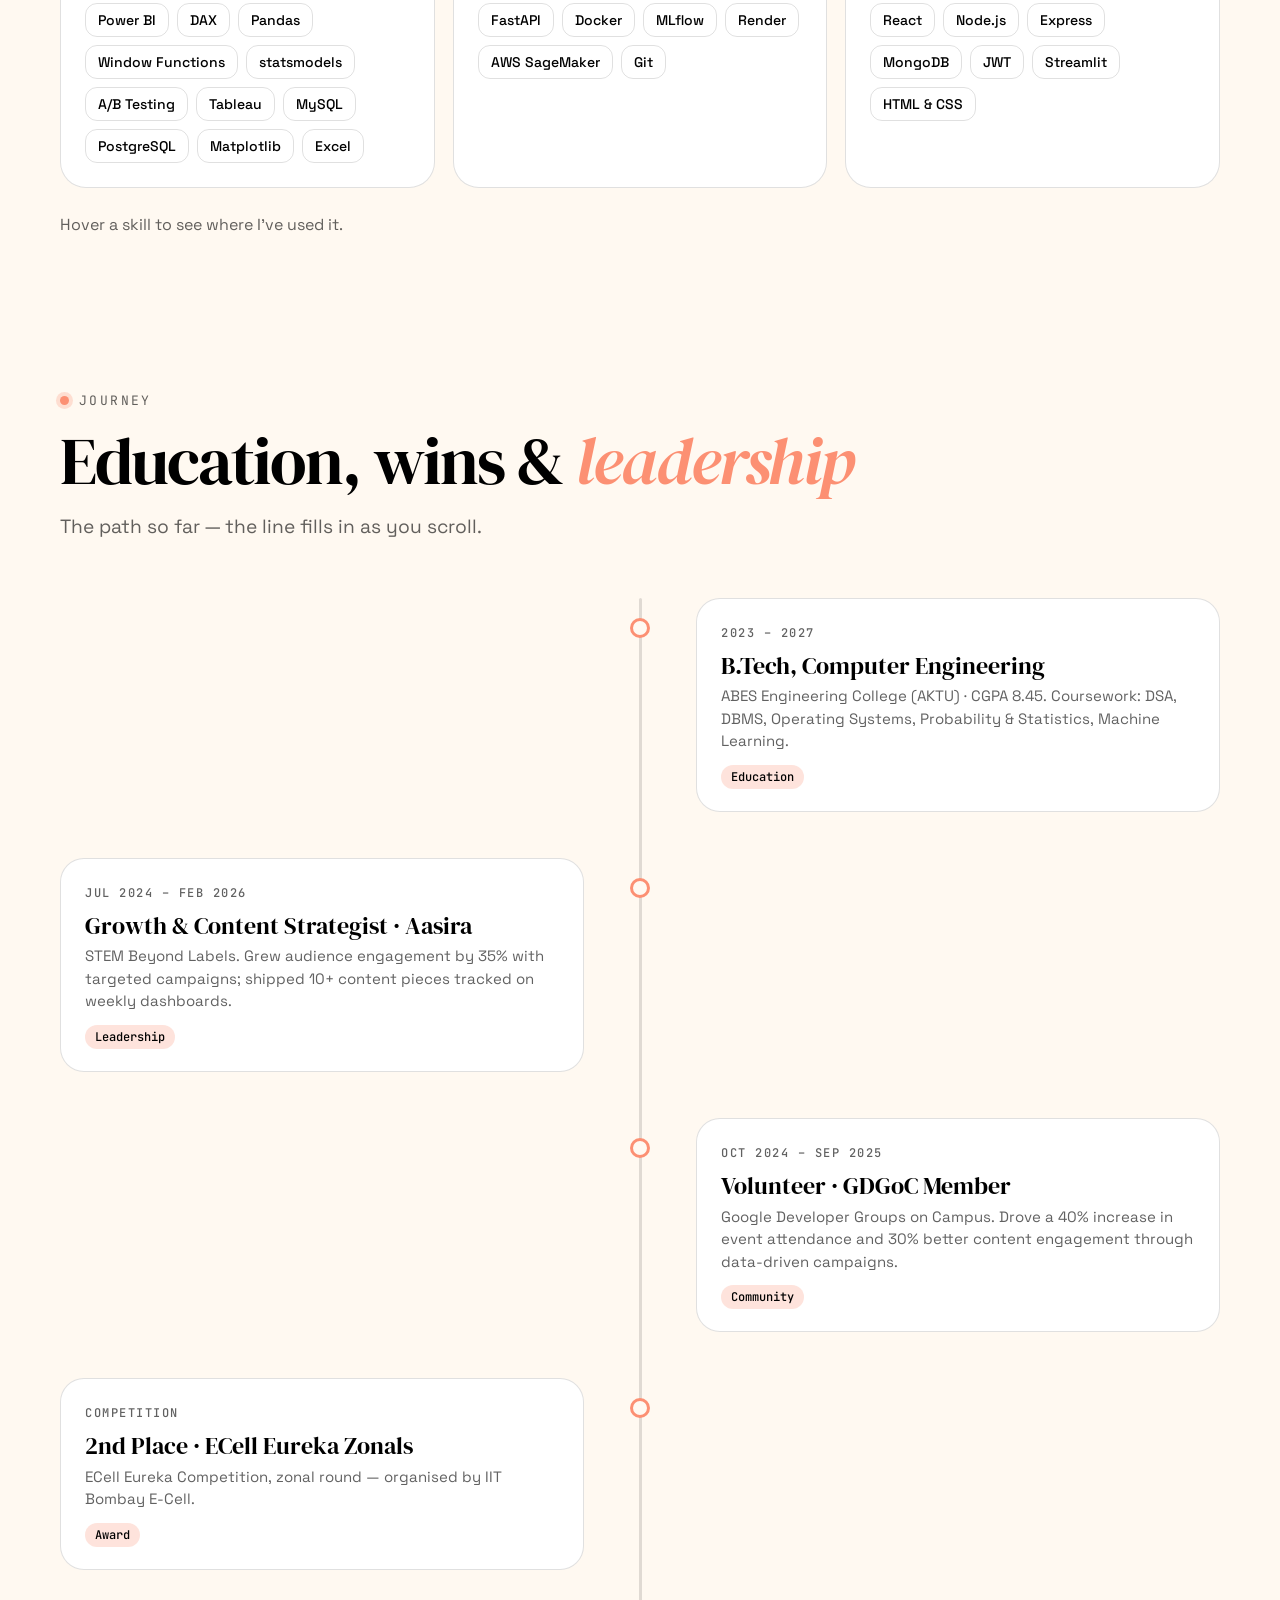
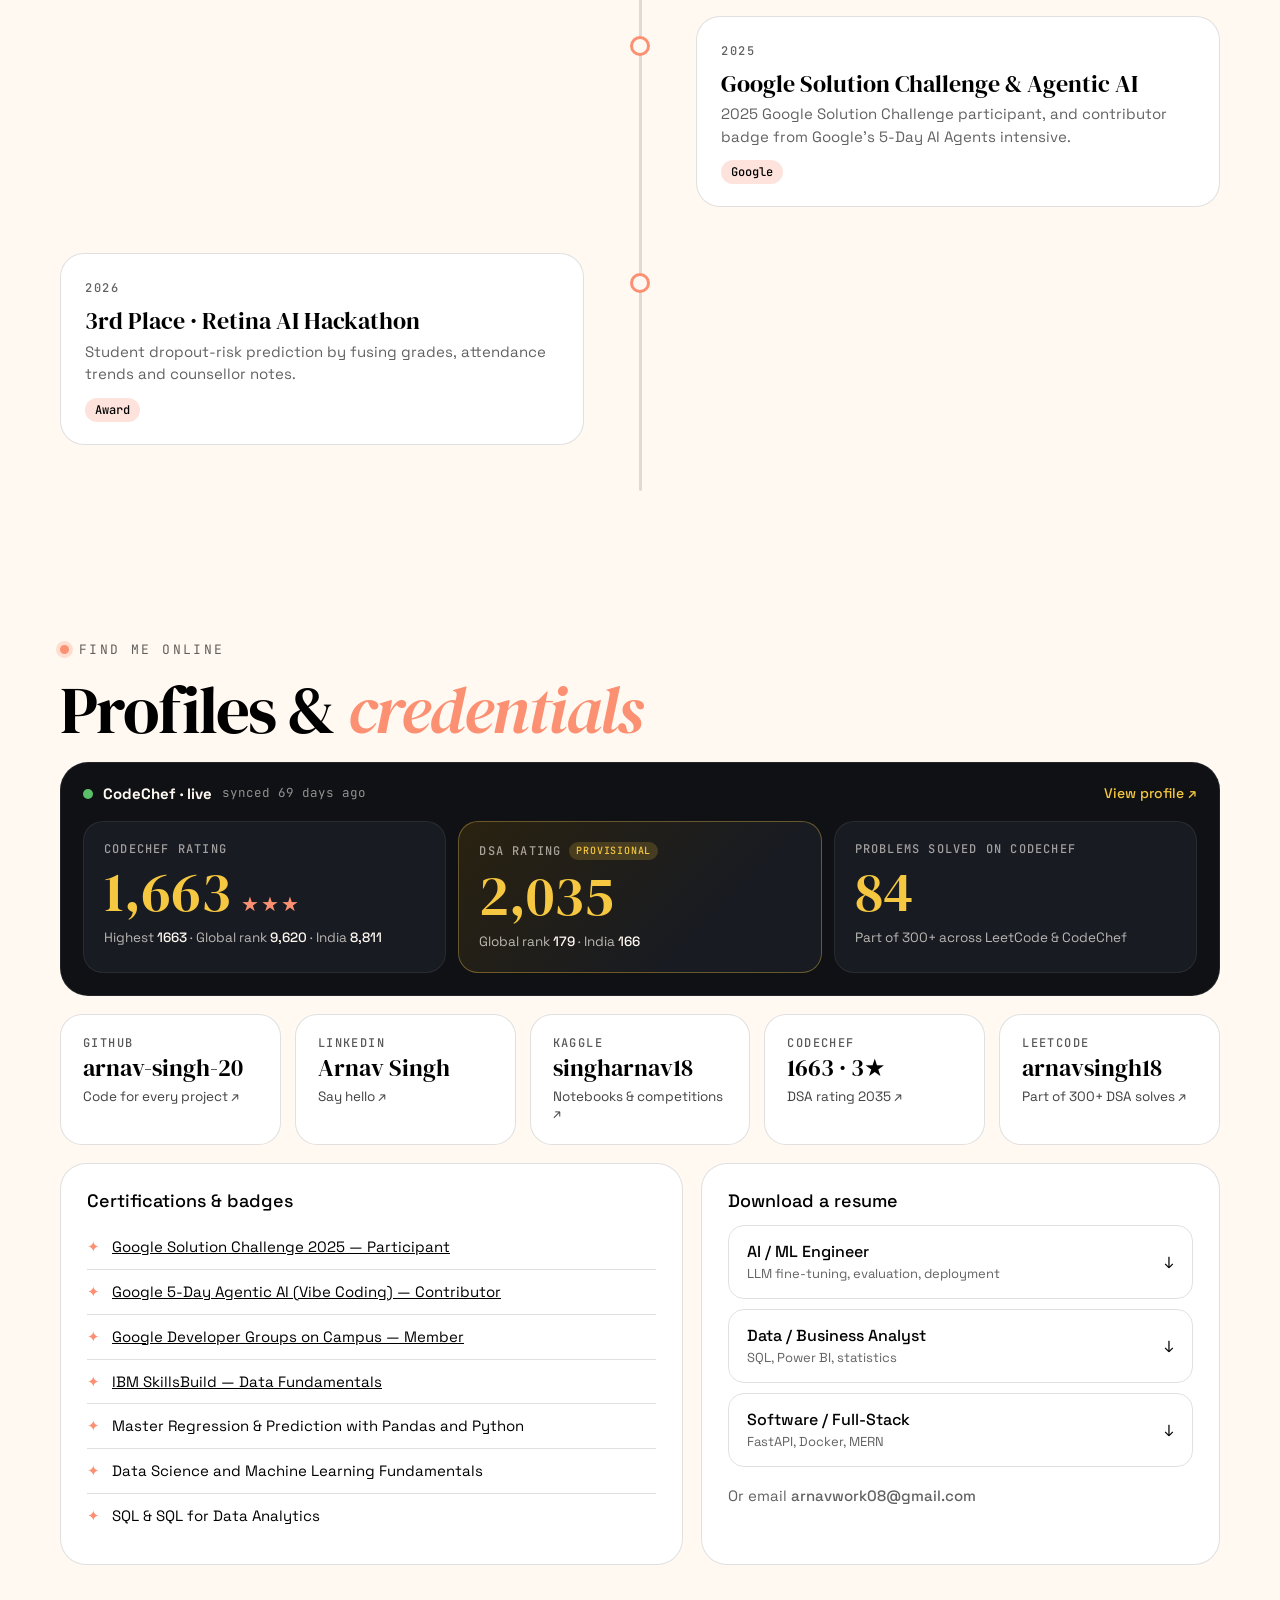
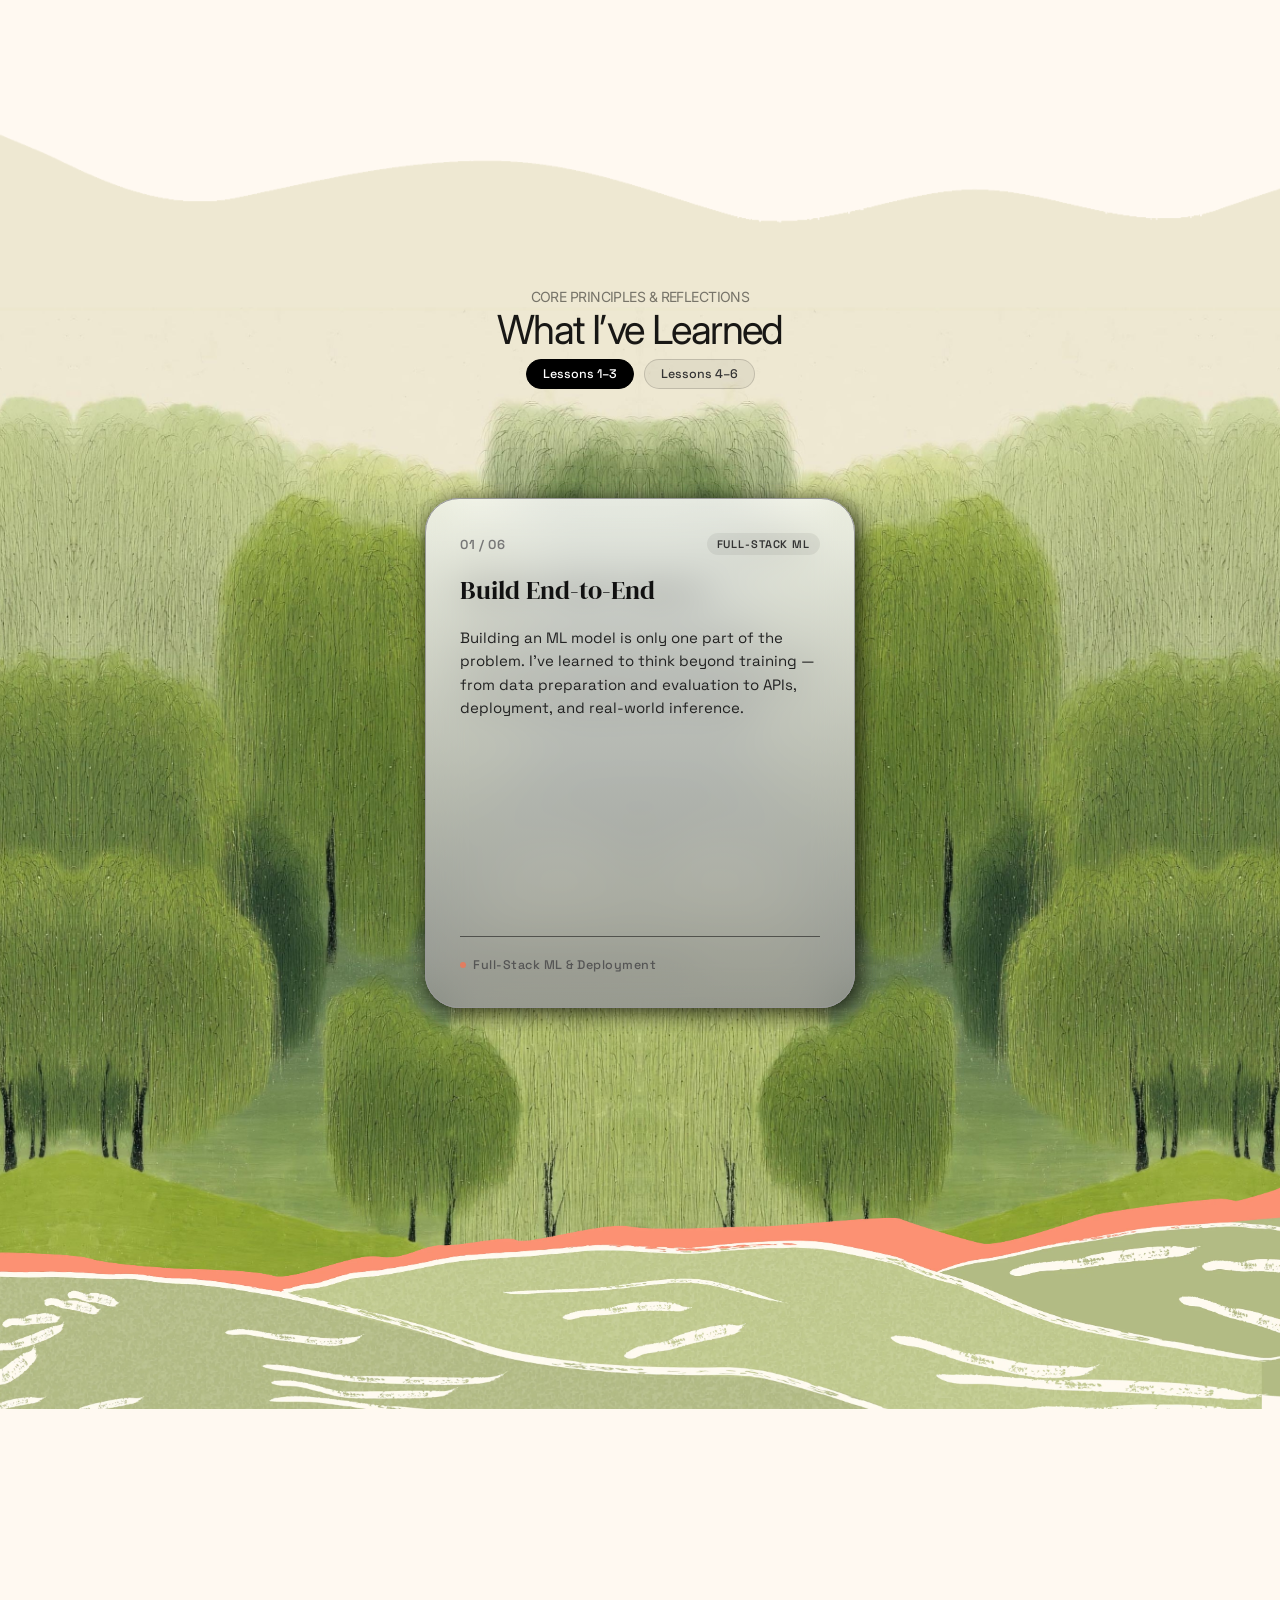
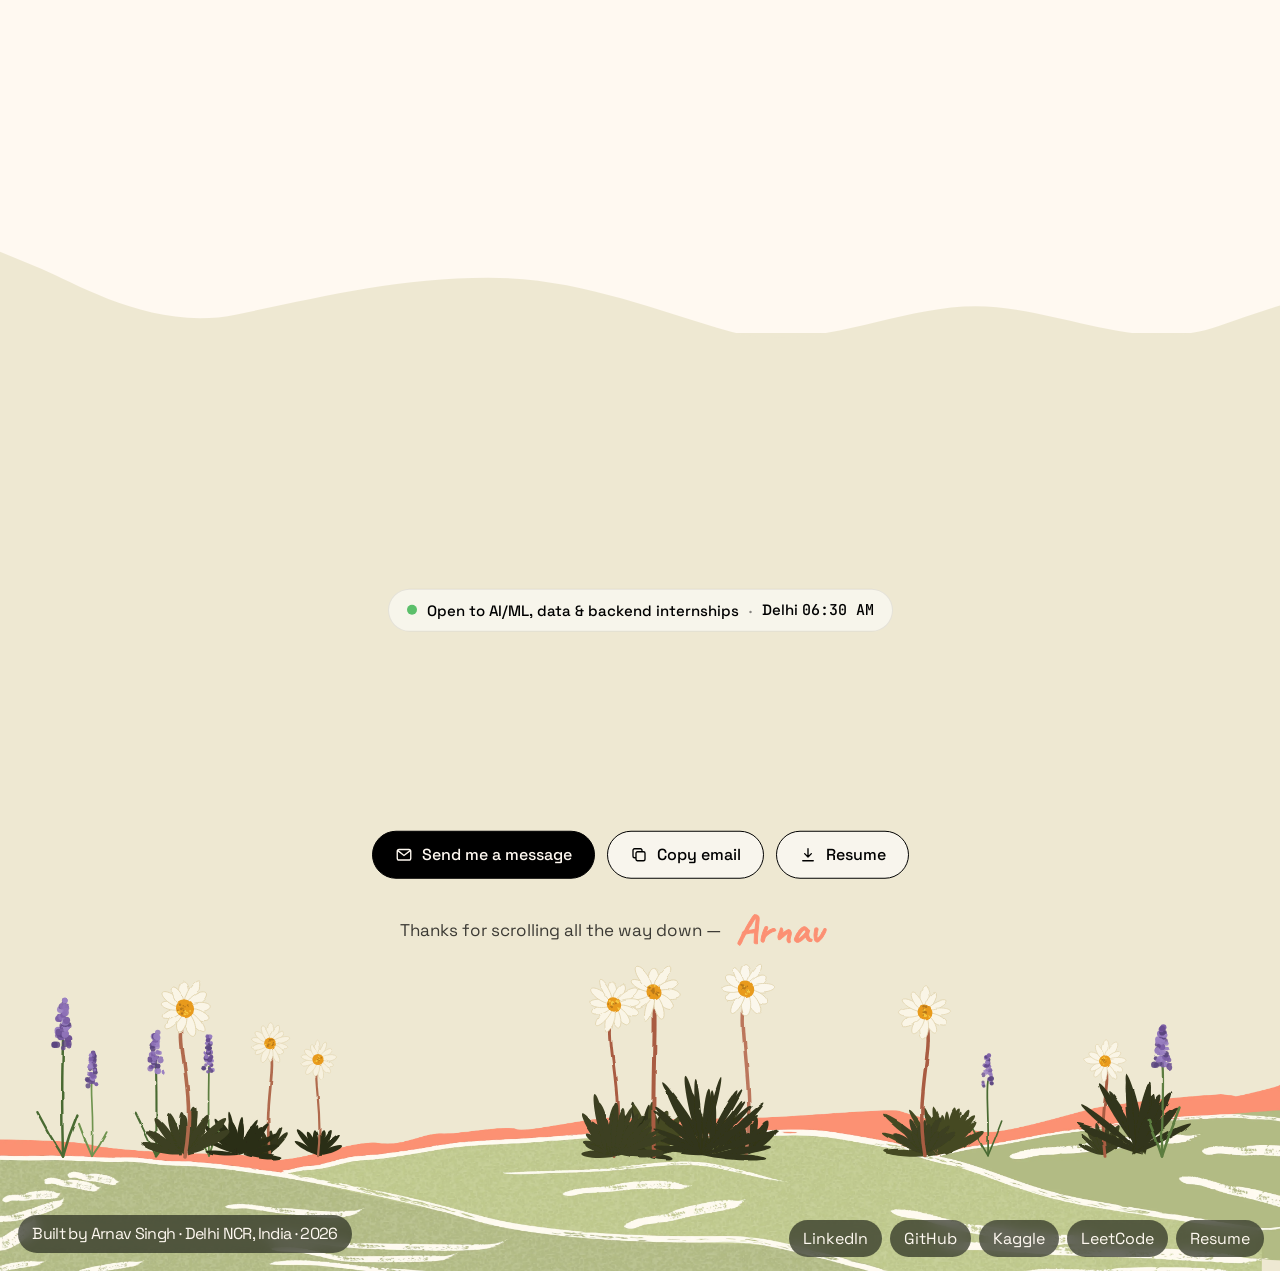
==== commit ede1688d: "Rebuild portfolio with project case studies and live CodeChef stats - Home: live terminal hero, anim" ====
--- a/index.html
+++ b/index.html
@@ -1,1409 +1,8218 @@
 <!DOCTYPE html>
 <html lang="en">
 <head>
-<meta charset="UTF-8"/>
-<meta name="viewport" content="width=device-width, initial-scale=1.0"/>
-<title>Arnav Singh — ML Engineer · LLM Fine-tuning · Data Analyst</title>
-<link href="https://fonts.googleapis.com/css2?family=Cormorant+Garamond:ital,wght@0,300;0,400;0,600;0,700;1,300;1,400;1,600&family=DM+Sans:ital,opsz,wght@0,9..40,300;0,9..40,400;0,9..40,500;1,9..40,300&display=swap" rel="stylesheet"/>
-<style>
-/* ═══════════════════════════════════════════
-   OCEAN PALETTE & VARIABLES
-═══════════════════════════════════════════ */
-:root {
-  --sand: #F5E6C8;
-  --dry-sand: #EDD9A3;
-  --wet-sand: #C4A882;
-  --seafoam-bg: #F0FAFA;
-  --ocean-deep: #1B6CA8;
-  --ocean-mid: #2E9E9E;
-  --seafoam: #7EC8C8;
-  --dawn-sky: #C9E8F5;
-  --peach-horizon: #F9D4A0;
-  --driftwood: #3B2F2F;
-  --body-text: #6B5744;
-  --muted: #9E8470;
-  --white-foam: #FDFBF8;
-  --card-bg: #FFFDF9;
-  --pill-bg: #2E9E9E;
-  --pill-text: #ffffff;
-  --border: 2px solid #C4A882;
-  --shadow-ocean: 0 8px 32px rgba(27,108,168,0.15);
-  --shadow-soft: 0 4px 20px rgba(59,47,47,0.08);
-}
-
-/* ═══════════════════════════════════════════
-   BASE
-═══════════════════════════════════════════ */
-*, *::before, *::after { box-sizing: border-box; margin: 0; padding: 0; }
-html { scroll-behavior: smooth; font-size: 16px; }
-body {
-  font-family: 'DM Sans', sans-serif;
-  color: var(--body-text);
-  background: var(--sand);
-  overflow-x: hidden;
-  cursor: none;
-}
-::selection { background: rgba(126,200,200,0.3); color: var(--driftwood); }
-
-/* ═══════════════════════════════════════════
-   CUSTOM CURSOR
-═══════════════════════════════════════════ */
-#cursor-shell {
-  position: fixed; width: 32px; height: 32px;
-  pointer-events: none; z-index: 9999;
-  transform: translate(-50%,-50%);
-  transition: transform 0.08s ease;
-}
-#cursor-dot {
-  position: fixed; width: 6px; height: 6px;
-  background: var(--ocean-deep); border-radius: 50%;
-  pointer-events: none; z-index: 9999;
-  transform: translate(-50%,-50%);
-}
-.cursor-grow #cursor-shell { transform: translate(-50%,-50%) scale(1.6); }
-
-/* ═══════════════════════════════════════════
-   NAVBAR
-═══════════════════════════════════════════ */
-#navbar {
-  position: fixed; top: 0; left: 0; right: 0; z-index: 1000;
-  display: flex; align-items: center; justify-content: space-between;
-  padding: 0 6vw; height: 68px;
-  background: transparent;
-  transition: background 0.4s ease, backdrop-filter 0.4s ease;
-}
-#navbar.scrolled {
-  background: rgba(245,230,200,0.92);
-  backdrop-filter: blur(14px);
-  border-bottom: 1px solid rgba(196,168,130,0.3);
-}
-.nav-logo {
-  font-family: 'Cormorant Garamond', serif;
-  font-size: 1.35rem; font-weight: 600; letter-spacing: 0.04em;
-  color: var(--driftwood); text-decoration: none;
-}
-.nav-logo span { color: var(--ocean-deep); }
-.nav-links { display: flex; gap: 2.5rem; align-items: center; }
-.nav-links a {
-  font-size: 0.72rem; letter-spacing: 0.18em; text-transform: uppercase;
-  color: var(--body-text); text-decoration: none; position: relative;
-  transition: color 0.2s;
-}
-.nav-links a::after {
-  content: ''; position: absolute; bottom: -3px; left: 0; right: 0;
-  height: 1px; background: var(--ocean-mid); transform: scaleX(0);
-  transition: transform 0.25s ease;
-}
-.nav-links a:hover { color: var(--ocean-deep); }
-.nav-links a:hover::after { transform: scaleX(1); }
-.nav-hire {
-  font-size: 0.72rem; letter-spacing: 0.12em; text-transform: uppercase;
-  background: var(--ocean-deep); color: white; padding: 0.55rem 1.4rem;
-  text-decoration: none; border-radius: 2px;
-  transition: background 0.2s, transform 0.2s;
-}
-.nav-hire:hover { background: var(--ocean-mid); transform: translateY(-1px); }
-.hamburger { display: none; flex-direction: column; gap: 5px; cursor: pointer; }
-.hamburger span { width: 22px; height: 1.5px; background: var(--driftwood); display: block; }
-.mobile-nav {
-  display: none; position: fixed; top: 68px; left: 0; right: 0;
-  background: rgba(245,230,200,0.97); backdrop-filter: blur(14px);
-  padding: 2rem 6vw; flex-direction: column; gap: 1.5rem;
-  border-bottom: 1px solid var(--wet-sand); z-index: 999;
-}
-.mobile-nav.open { display: flex; }
-.mobile-nav a { font-size: 0.9rem; letter-spacing: 0.12em; text-transform: uppercase; color: var(--driftwood); text-decoration: none; }
-
-/* ═══════════════════════════════════════════
-   HERO — OCEAN SCENE
-═══════════════════════════════════════════ */
-#hero {
-  min-height: 100vh; position: relative; overflow: hidden;
-  display: flex; flex-direction: column; align-items: center; justify-content: center;
-}
-.hero-sky {
-  position: absolute; inset: 0;
-  background: linear-gradient(
-    180deg,
-    #C9E8F5 0%,
-    #D8EEF7 20%,
-    #F0D9B5 55%,
-    #F9D4A0 75%,
-    #EDD9A3 100%
-  );
-}
-.hero-sun {
-  position: absolute; top: 12%; left: 50%; transform: translateX(-50%);
-  width: 120px; height: 120px; border-radius: 50%;
-  background: radial-gradient(circle, rgba(255,220,100,0.9) 0%, rgba(249,212,160,0.4) 50%, transparent 70%);
-  animation: sunPulse 4s ease-in-out infinite;
-}
-@keyframes sunPulse {
-  0%,100% { transform: translateX(-50%) scale(1); opacity: 0.8; }
-  50% { transform: translateX(-50%) scale(1.08); opacity: 1; }
-}
-.hero-horizon {
-  position: absolute; top: 58%; left: 0; right: 0; height: 3px;
-  background: linear-gradient(90deg, transparent, rgba(27,108,168,0.3), rgba(126,200,200,0.5), rgba(27,108,168,0.3), transparent);
-  animation: shimmer 3s ease-in-out infinite;
-}
-@keyframes shimmer {
-  0%,100% { opacity: 0.4; }
-  50% { opacity: 1; }
-}
-.hero-grain {
-  position: absolute; inset: 0; pointer-events: none; z-index: 2;
-  opacity: 0.04;
-  background-image: url("data:image/svg+xml,%3Csvg viewBox='0 0 256 256' xmlns='http://www.w3.org/2000/svg'%3E%3Cfilter id='n'%3E%3CfeTurbulence type='fractalNoise' baseFrequency='0.9' numOctaves='4' stitchTiles='stitch'/%3E%3C/filter%3E%3Crect width='100%25' height='100%25' filter='url(%23n)'/%3E%3C/svg%3E");
-}
-.waves-container {
-  position: absolute; bottom: 0; left: 0; right: 0;
-  height: 38%; pointer-events: none; z-index: 3;
-}
-.wave {
-  position: absolute; bottom: 0; left: 0;
-  width: 220%; height: 100%;
-  animation: waveRoll linear infinite;
-}
-.wave-path { width: 100%; height: 100%; }
-.wave-back { bottom: -8px; animation-duration: 14s; opacity: 0.5; }
-.wave-mid { bottom: -4px; animation-duration: 10s; opacity: 0.7; }
-.wave-front { bottom: 0; animation-duration: 7s; opacity: 1; }
-@keyframes waveRoll {
-  0% { transform: translateX(0); }
-  100% { transform: translateX(-50%); }
-}
-.particles { position: absolute; inset: 0; pointer-events: none; z-index: 2; }
-.particle {
-  position: absolute; border-radius: 50%;
-  background: rgba(255,255,255,0.4);
-  animation: floatParticle ease-in-out infinite;
-}
-@keyframes floatParticle {
-  0%,100% { transform: translateY(0) scale(1); opacity: 0.3; }
-  50% { transform: translateY(-20px) scale(1.1); opacity: 0.7; }
-}
-.hero-content {
-  position: relative; z-index: 10;
-  text-align: center; padding: 80px 5vw 0;
-  max-width: 820px;
-}
-.hero-badge {
-  display: inline-block; margin-bottom: 2rem;
-  font-size: 0.7rem; letter-spacing: 0.25em; text-transform: uppercase;
-  color: var(--ocean-deep); border: 1px solid rgba(27,108,168,0.3);
-  padding: 0.4rem 1.2rem; border-radius: 100px;
-  background: rgba(240,250,250,0.6); backdrop-filter: blur(4px);
-  animation: fadeDown 0.8s ease 0.2s both;
-}
-.hero-chapter {
-  font-family: 'Cormorant Garamond', serif;
-  font-size: clamp(0.8rem, 1.5vw, 0.9rem);
-  letter-spacing: 0.3em; text-transform: uppercase;
-  color: var(--ocean-mid); margin-bottom: 0.8rem;
-  animation: fadeDown 0.8s ease 0.3s both;
-}
-.hero-title {
-  font-family: 'Cormorant Garamond', serif;
-  font-size: clamp(2.8rem, 6.5vw, 5.5rem);
-  font-weight: 300; line-height: 1.08;
-  color: var(--driftwood); margin-bottom: 1.2rem;
-  animation: fadeUp 0.9s ease 0.4s both;
-}
-.hero-title em { font-style: italic; color: var(--ocean-deep); }
-.hero-sub {
-  font-family: 'Cormorant Garamond', serif;
-  font-size: clamp(1rem, 2vw, 1.3rem);
-  color: var(--body-text); margin-bottom: 1rem;
-  animation: fadeUp 0.9s ease 0.55s both;
-}
-.hero-poem {
-  font-family: 'Cormorant Garamond', serif; font-style: italic;
-  font-size: clamp(0.95rem, 1.8vw, 1.1rem);
-  color: var(--muted); margin-bottom: 2.5rem; line-height: 1.6;
-  animation: fadeUp 0.9s ease 0.65s both;
-}
-.hero-btns {
-  display: flex; gap: 1rem; justify-content: center; flex-wrap: wrap;
-  margin-bottom: 2.5rem;
-  animation: fadeUp 0.9s ease 0.75s both;
-}
-.btn-sea {
-  padding: 0.85rem 2.2rem; border-radius: 100px;
-  font-size: 0.8rem; letter-spacing: 0.1em; text-transform: uppercase;
-  text-decoration: none; transition: all 0.25s;
-  display: inline-block;
-}
-.btn-sea-fill {
-  background: var(--ocean-deep); color: white;
-  box-shadow: 0 4px 20px rgba(27,108,168,0.3);
-}
-.btn-sea-fill:hover { background: var(--ocean-mid); transform: translateY(-3px); box-shadow: 0 8px 28px rgba(27,108,168,0.35); }
-.btn-sea-outline {
-  border: 1.5px solid rgba(27,108,168,0.4); color: var(--ocean-deep);
-  background: rgba(240,250,250,0.5); backdrop-filter: blur(4px);
-}
-.btn-sea-outline:hover { background: rgba(27,108,168,0.08); transform: translateY(-3px); }
-.hero-links {
-  display: flex; gap: 0.8rem; justify-content: center; flex-wrap: wrap;
-  animation: fadeUp 0.9s ease 0.85s both;
-}
-.hero-link-pill {
-  display: flex; align-items: center; gap: 0.5rem;
-  font-size: 0.72rem; letter-spacing: 0.12em; text-transform: uppercase;
-  color: var(--driftwood); text-decoration: none;
-  padding: 0.4rem 1rem; border-radius: 100px;
-  background: rgba(255,253,249,0.7); border: 1px solid rgba(196,168,130,0.5);
-  backdrop-filter: blur(4px); transition: all 0.2s;
-}
-.hero-link-pill:hover { background: rgba(27,108,168,0.1); border-color: var(--ocean-mid); color: var(--ocean-deep); transform: translateY(-2px); }
-.hero-link-pill svg { width: 13px; height: 13px; }
-
-@keyframes fadeDown { from { opacity:0; transform:translateY(-16px); } to { opacity:1; transform:translateY(0); } }
-@keyframes fadeUp { from { opacity:0; transform:translateY(24px); } to { opacity:1; transform:translateY(0); } }
-
-.wave-divider { display: block; width: 100%; overflow: hidden; line-height: 0; }
-.wave-divider svg { display: block; width: 100%; }
-
-.section-sand { background: var(--sand); }
-.section-seafoam { background: var(--seafoam-bg); }
-section { padding: 100px 6vw; }
-.section-label {
-  display: flex; align-items: center; gap: 0.8rem;
-  font-size: 0.68rem; letter-spacing: 0.25em; text-transform: uppercase;
-  color: var(--ocean-mid); margin-bottom: 0.8rem;
-}
-.shell-deco { color: var(--wet-sand); }
-.section-heading {
-  font-family: 'Cormorant Garamond', serif;
-  font-size: clamp(2rem, 4.5vw, 3.2rem);
-  font-weight: 300; color: var(--ocean-deep); line-height: 1.2;
-  margin-bottom: 0.5rem;
-}
-.section-heading em { font-style: italic; color: var(--ocean-mid); }
-.section-subtitle {
-  font-size: 1rem; color: var(--muted); line-height: 1.7; margin-bottom: 3rem;
-  max-width: 600px;
-}
-.inner { max-width: 1200px; margin: 0 auto; }
-
-.reveal {
-  opacity: 0; transform: translateY(40px);
-  transition: opacity 0.75s cubic-bezier(0.22,1,0.36,1), transform 0.75s cubic-bezier(0.22,1,0.36,1);
-}
-.reveal.visible { opacity: 1; transform: translateY(0); }
-.reveal-delay-1 { transition-delay: 0.1s; }
-.reveal-delay-2 { transition-delay: 0.2s; }
-.reveal-delay-3 { transition-delay: 0.3s; }
-.reveal-delay-4 { transition-delay: 0.4s; }
-
-#about { background: var(--sand); }
-.about-grid { display: grid; grid-template-columns: 380px 1fr; gap: 6rem; align-items: start; max-width: 1200px; margin: 0 auto; }
-.polaroid-wrap { position: relative; }
-.polaroid {
-  background: var(--card-bg); padding: 18px 18px 56px;
-  border: 1px solid rgba(196,168,130,0.5);
-  box-shadow: 6px 8px 30px rgba(59,47,47,0.12), -2px -2px 10px rgba(255,255,255,0.8);
-  transform: rotate(-2.5deg);
-  transition: transform 0.4s ease, box-shadow 0.4s ease;
-  position: relative;
-}
-.polaroid:hover { transform: rotate(0deg) scale(1.02); box-shadow: 8px 12px 40px rgba(59,47,47,0.18); }
-.polaroid-img {
-  width: 100%; aspect-ratio: 1;
-  background: linear-gradient(135deg, #C9E8F5 0%, #EDD9A3 40%, #7EC8C8 70%, #1B6CA8 100%);
-  position: relative; overflow: hidden;
-}
-.beach-sky { position: absolute; top: 0; left: 0; right: 0; height: 55%; background: linear-gradient(180deg, #C9E8F5 0%, #F9D4A0 100%); }
-.beach-ocean { position: absolute; top: 45%; left: 0; right: 0; height: 30%; background: linear-gradient(180deg, #1B6CA8 0%, #2E9E9E 100%); border-radius: 50% 50% 0 0 / 20px 20px 0 0; }
-.beach-sand-strip { position: absolute; bottom: 0; left: 0; right: 0; height: 25%; background: linear-gradient(180deg, #EDD9A3 0%, #C4A882 100%); }
-.beach-sun { position: absolute; top: 12%; left: 50%; transform: translateX(-50%); width: 40px; height: 40px; border-radius: 50%; background: radial-gradient(circle, rgba(255,220,80,0.9), rgba(249,212,160,0.3)); }
-.beach-wave1 { position: absolute; top: 52%; left: -10%; right: -10%; height: 8px; background: rgba(126,200,200,0.6); border-radius: 50%; animation: beachWave 3s ease-in-out infinite; }
-.beach-wave2 { position: absolute; top: 58%; left: -10%; right: -10%; height: 6px; background: rgba(240,250,250,0.5); border-radius: 50%; animation: beachWave 3s ease-in-out infinite 0.5s; }
-@keyframes beachWave { 0%,100%{transform:translateX(-5px);} 50%{transform:translateX(5px);} }
-.beach-shell1, .beach-shell2 { position: absolute; }
-.beach-shell1 { bottom: 8%; left: 20%; }
-.beach-shell2 { bottom: 8%; right: 20%; }
-.polaroid-caption {
-  position: absolute; bottom: 0; left: 0; right: 0; height: 56px;
-  display: flex; align-items: center; justify-content: center;
-  font-family: 'Cormorant Garamond', serif; font-style: italic;
-  font-size: 0.9rem; color: var(--muted);
-}
-.polaroid-img img { width: 100%; height: 100%; object-fit: cover; }
-.polaroid-2 {
-  position: absolute; top: 20px; right: -30px;
-  background: var(--card-bg); padding: 12px 12px 40px;
-  border: 1px solid rgba(196,168,130,0.4);
-  box-shadow: 4px 6px 20px rgba(59,47,47,0.1);
-  transform: rotate(3deg); width: 140px;
-  transition: transform 0.3s;
-}
-.polaroid-2-img img { width: 100%; height: 100%; object-fit: cover; }
-.polaroid-2:hover { transform: rotate(6deg); }
-.polaroid-2-img { width: 100%; height: 90px; background: linear-gradient(135deg, #EDD9A3, #7EC8C8); }
-.polaroid-2-caption { font-family: 'Cormorant Garamond', serif; font-style: italic; font-size: 0.65rem; color: var(--muted); text-align: center; padding-top: 6px; }
-.stats-row { display: grid; grid-template-columns: 1fr 1fr; gap: 1rem; margin-top: 2.5rem; }
-.stat-pol {
-  background: var(--card-bg); padding: 1.4rem 1.2rem;
-  border: 1px solid rgba(196,168,130,0.4);
-  box-shadow: 3px 4px 16px rgba(59,47,47,0.07);
-  position: relative; transition: transform 0.3s, box-shadow 0.3s;
-}
-.stat-pol:nth-child(1) { transform: rotate(-1.2deg); }
-.stat-pol:nth-child(2) { transform: rotate(0.8deg); }
-.stat-pol:nth-child(3) { transform: rotate(1deg); }
-.stat-pol:nth-child(4) { transform: rotate(-0.6deg); }
-.stat-pol:hover { transform: rotate(0deg) translateY(-4px) !important; box-shadow: var(--shadow-ocean); }
-.stat-num { font-family: 'Cormorant Garamond', serif; font-size: 2rem; font-weight: 600; color: var(--ocean-deep); line-height: 1; }
-.stat-lbl { font-size: 0.72rem; color: var(--muted); letter-spacing: 0.05em; margin-top: 0.3rem; }
-.about-bio { font-size: 1rem; line-height: 1.85; color: var(--body-text); margin-bottom: 1.5rem; }
-.about-bio strong { color: var(--driftwood); font-weight: 500; }
-.about-social { display: flex; gap: 0.8rem; flex-wrap: wrap; margin-top: 2rem; }
-.soc-btn {
-  display: flex; align-items: center; gap: 0.5rem;
-  font-size: 0.72rem; letter-spacing: 0.1em; text-transform: uppercase;
-  color: var(--ocean-deep); text-decoration: none;
-  padding: 0.5rem 1rem; border: 1px solid rgba(27,108,168,0.3);
-  border-radius: 4px; transition: all 0.2s; background: rgba(240,250,250,0.5);
-}
-.soc-btn:hover { background: var(--ocean-deep); color: white; transform: translateY(-2px); }
-.soc-btn svg { width: 14px; height: 14px; }
-
-#skills { background: var(--seafoam-bg); }
-.skills-grid { display: grid; grid-template-columns: 1fr 1fr; gap: 1.8rem; max-width: 1100px; margin: 0 auto; }
-.skill-card {
-  background: var(--card-bg);
-  border: 2px solid var(--wet-sand); border-radius: 12px;
-  padding: 2.4rem 2.2rem;
-  position: relative; overflow: hidden;
-  transition: transform 0.35s cubic-bezier(0.22,1,0.36,1), box-shadow 0.35s;
-  background-image: url("data:image/svg+xml,%3Csvg viewBox='0 0 200 200' xmlns='http://www.w3.org/2000/svg'%3E%3Cfilter id='s'%3E%3CfeTurbulence type='fractalNoise' baseFrequency='0.75' numOctaves='2' stitchTiles='stitch'/%3E%3C/filter%3E%3Crect width='100%25' height='100%25' filter='url(%23s)' opacity='0.03'/%3E%3C/svg%3E");
-}
-.skill-card:hover { transform: translateY(-6px) rotate(0deg); box-shadow: var(--shadow-ocean); }
-.skill-card-tilt-1 { transform: rotate(-0.4deg); }
-.skill-card-tilt-2 { transform: rotate(0.3deg); }
-.skill-card-tilt-3 { transform: rotate(0.5deg); }
-.skill-card-tilt-4 { transform: rotate(-0.3deg); }
-.skill-chapter { font-family: 'Cormorant Garamond', serif; font-style: italic; font-size: 0.8rem; color: var(--muted); letter-spacing: 0.05em; margin-bottom: 0.6rem; }
-.skill-name { font-family: 'Cormorant Garamond', serif; font-size: 1.4rem; font-weight: 600; color: var(--ocean-deep); margin-bottom: 1.4rem; }
-.skill-tags { display: flex; flex-wrap: wrap; gap: 0.5rem; }
-.skill-tag {
-  font-size: 0.72rem; padding: 0.35rem 0.8rem; border-radius: 100px;
-  background: rgba(245,230,200,0.8); color: var(--body-text);
-  border: 1px solid rgba(196,168,130,0.5);
-  transition: all 0.2s;
-}
-.skill-tag:hover { background: rgba(27,108,168,0.1); border-color: var(--ocean-mid); color: var(--ocean-deep); }
-.skill-accent { position: absolute; right: -20px; top: -20px; width: 80px; height: 80px; border-radius: 50%; opacity: 0.06; }
-.skill-accent-1 { background: var(--ocean-deep); }
-.skill-accent-2 { background: var(--ocean-mid); }
-.skill-accent-3 { background: var(--seafoam); }
-.skill-accent-4 { background: var(--wet-sand); }
-
-#projects { background: var(--sand); }
-.projects-list { display: flex; flex-direction: column; gap: 2.5rem; max-width: 1100px; margin: 0 auto; }
-.project-card {
-  background: var(--card-bg);
-  border: 2px solid var(--wet-sand); border-radius: 12px;
-  overflow: hidden;
-  transition: transform 0.35s cubic-bezier(0.22,1,0.36,1), box-shadow 0.35s;
-  display: grid; grid-template-columns: 3px 1fr;
-}
-.project-card:hover { transform: translateY(-4px); box-shadow: var(--shadow-ocean); }
-.project-accent-bar { width: 3px; }
-.project-inner { padding: 2.5rem 2.8rem; }
-.project-header { display: flex; align-items: flex-start; justify-content: space-between; margin-bottom: 1rem; flex-wrap: wrap; gap: 1rem; }
-.project-chapter { font-family: 'Cormorant Garamond', serif; font-style: italic; font-size: 0.85rem; color: var(--muted); margin-bottom: 0.2rem; }
-.project-title { font-family: 'Cormorant Garamond', serif; font-size: 1.6rem; font-weight: 600; color: var(--driftwood); }
-.project-metrics { display: flex; flex-wrap: wrap; gap: 0.6rem; }
-.metric-pill {
-  display: inline-block; font-size: 0.7rem; font-weight: 500;
-  letter-spacing: 0.05em; padding: 0.35rem 0.9rem; border-radius: 100px;
-  background: var(--ocean-mid); color: white;
-  transition: background 0.2s;
-}
-.metric-pill:hover { background: var(--ocean-deep); }
-.metric-pill.amber { background: #C78B2E; }
-.project-story { font-size: 0.95rem; line-height: 1.75; color: var(--body-text); margin: 1.2rem 0 1.5rem; font-style: italic; }
-.project-story strong { color: var(--driftwood); font-style: normal; font-weight: 500; }
-.project-tech { display: flex; gap: 0.5rem; flex-wrap: wrap; margin-bottom: 1.5rem; }
-.tech-pill { font-size: 0.68rem; letter-spacing: 0.08em; text-transform: uppercase; padding: 0.25rem 0.7rem; border: 1px solid rgba(196,168,130,0.6); border-radius: 3px; color: var(--muted); }
-.project-links { display: flex; gap: 1.5rem; align-items: center; }
-.project-link {
-  font-size: 0.78rem; letter-spacing: 0.08em; color: var(--ocean-deep);
-  text-decoration: none; display: flex; align-items: center; gap: 0.4rem;
-  padding-bottom: 2px; border-bottom: 1px solid transparent;
-  transition: border-color 0.2s, color 0.2s;
-}
-.project-link:hover { border-color: var(--ocean-mid); color: var(--ocean-mid); }
-.project-link svg { width: 13px; height: 13px; }
-
-#experience { background: var(--seafoam-bg); }
-.exp-grid { display: grid; grid-template-columns: 1fr 1.4fr; gap: 6rem; max-width: 1100px; margin: 0 auto; align-items: start; }
-.exp-timeline { position: relative; }
-.timeline-line {
-  position: absolute; left: 10px; top: 0; bottom: 0; width: 1px;
-  background: repeating-linear-gradient(to bottom, var(--wet-sand) 0px, var(--wet-sand) 6px, transparent 6px, transparent 12px);
-}
-.exp-item { position: relative; padding: 0 0 2.5rem 2.5rem; cursor: pointer; }
-.exp-dot {
-  position: absolute; left: 6px; top: 4px;
-  width: 9px; height: 9px; border-radius: 50%;
-  background: var(--wet-sand); border: 2px solid var(--card-bg);
-  transition: all 0.3s;
-}
-.exp-item.active .exp-dot { background: var(--ocean-mid); width: 11px; height: 11px; left: 5px; }
-.exp-period { font-size: 0.68rem; letter-spacing: 0.15em; text-transform: uppercase; color: var(--muted); margin-bottom: 0.3rem; }
-.exp-role { font-family: 'Cormorant Garamond', serif; font-size: 1.25rem; font-weight: 600; color: var(--driftwood); margin-bottom: 0.1rem; }
-.exp-org { font-size: 0.85rem; color: var(--ocean-mid); transition: color 0.2s; }
-.exp-item.active .exp-org { color: var(--ocean-deep); }
-.exp-detail {
-  background: var(--card-bg); border: 2px solid var(--wet-sand); border-radius: 12px;
-  padding: 2.8rem; position: sticky; top: 90px;
-  opacity: 0; transform: translateX(20px);
-  transition: opacity 0.4s ease, transform 0.4s ease;
-}
-.exp-detail.shown { opacity: 1; transform: translateX(0); }
-.exp-detail-role { font-family: 'Cormorant Garamond', serif; font-size: 1.8rem; font-weight: 300; color: var(--driftwood); margin-bottom: 0.3rem; }
-.exp-detail-org { color: var(--ocean-mid); font-size: 0.85rem; letter-spacing: 0.05em; margin-bottom: 0.3rem; }
-.exp-detail-period { font-size: 0.72rem; color: var(--muted); letter-spacing: 0.1em; text-transform: uppercase; margin-bottom: 2rem; padding-bottom: 1.5rem; border-bottom: 1px solid rgba(196,168,130,0.4); }
-.exp-bullets { list-style: none; display: flex; flex-direction: column; gap: 1rem; }
-.exp-bullets li { display: flex; gap: 0.8rem; font-size: 0.92rem; line-height: 1.65; color: var(--body-text); }
-.exp-bullets li::before { content: '~'; color: var(--ocean-mid); flex-shrink: 0; font-family: 'Cormorant Garamond', serif; font-size: 1.1rem; }
-
-#education { background: var(--ocean-deep); position: relative; overflow: hidden; }
-.edu-ocean-bg { position: absolute; inset: 0; pointer-events: none; background: linear-gradient(135deg, #1B6CA8 0%, #2E9E9E 60%, #1B6CA8 100%); }
-.edu-inner { position: relative; z-index: 2; max-width: 1100px; margin: 0 auto; }
-.edu-label { color: rgba(240,250,250,0.6); }
-.edu-heading { font-family: 'Cormorant Garamond', serif; font-size: clamp(2rem, 4vw, 3rem); font-weight: 300; color: white; margin-bottom: 3rem; }
-.edu-grid { display: grid; grid-template-columns: 1fr 1fr; gap: 2rem; }
-.edu-card {
-  background: rgba(255,255,255,0.08); border: 1px solid rgba(255,255,255,0.15);
-  border-radius: 12px; padding: 2.5rem; backdrop-filter: blur(8px);
-  transition: background 0.3s, transform 0.3s;
-}
-.edu-card:hover { background: rgba(255,255,255,0.13); transform: translateY(-4px); }
-.edu-school { font-family: 'Cormorant Garamond', serif; font-size: 1.35rem; color: white; margin-bottom: 0.3rem; }
-.edu-degree { font-size: 0.82rem; color: var(--seafoam); letter-spacing: 0.04em; margin-bottom: 0.4rem; }
-.edu-period { font-size: 0.68rem; letter-spacing: 0.15em; text-transform: uppercase; color: rgba(240,250,250,0.4); margin-bottom: 1.5rem; }
-.edu-score { font-family: 'Cormorant Garamond', serif; font-size: 3rem; font-weight: 300; color: var(--dry-sand); line-height: 1; }
-.edu-score-sub { font-size: 0.72rem; color: rgba(240,250,250,0.5); letter-spacing: 0.1em; margin-top: 0.3rem; }
-
-#certifications { background: var(--sand); overflow: hidden; }
-.certs-scroll-wrap { overflow-x: auto; padding-bottom: 1rem; }
-.certs-scroll-wrap::-webkit-scrollbar { height: 4px; }
-.certs-scroll-wrap::-webkit-scrollbar-thumb { background: var(--wet-sand); border-radius: 2px; }
-.certs-row { display: flex; gap: 1.5rem; width: max-content; padding: 1rem 0.5rem; }
-.cert-stamp {
-  background: var(--card-bg); border: 2px solid var(--wet-sand); border-radius: 8px;
-  padding: 2rem 2rem 1.5rem; width: 260px; flex-shrink: 0;
-  position: relative; overflow: hidden;
-  transition: transform 0.3s, box-shadow 0.3s;
-}
-.cert-stamp::before { content: ''; position: absolute; top: 0; left: 0; right: 0; height: 4px; background: linear-gradient(90deg, var(--ocean-deep), var(--ocean-mid)); }
-.cert-stamp:hover { transform: translateY(-5px) rotate(0.5deg); box-shadow: var(--shadow-ocean); }
-.cert-stamp-1 { transform: rotate(-1deg); }
-.cert-stamp-2 { transform: rotate(0.8deg); }
-.cert-stamp-3 { transform: rotate(-0.5deg); }
-.cert-stamp-4 { transform: rotate(1.2deg); }
-.cert-issuer { font-size: 0.65rem; letter-spacing: 0.2em; text-transform: uppercase; color: var(--ocean-mid); margin-bottom: 0.8rem; }
-.cert-name { font-family: 'Cormorant Garamond', serif; font-size: 1.1rem; font-weight: 600; color: var(--driftwood); line-height: 1.3; }
-.cert-corner { position: absolute; bottom: 1rem; right: 1rem; width: 24px; height: 24px; opacity: 0.2; }
-
-#contact { background: var(--seafoam-bg); }
-.contact-grid { display: grid; grid-template-columns: 1fr 1.2fr; gap: 6rem; max-width: 1100px; margin: 0 auto; align-items: start; }
-.contact-item { display: flex; gap: 1.2rem; align-items: flex-start; margin-bottom: 2rem; }
-.contact-icon-box { width: 42px; height: 42px; border: 1px solid rgba(196,168,130,0.5); border-radius: 8px; display: flex; align-items: center; justify-content: center; background: var(--card-bg); flex-shrink: 0; }
-.contact-icon-box svg { width: 16px; height: 16px; color: var(--ocean-deep); }
-.contact-lbl { font-size: 0.65rem; letter-spacing: 0.18em; text-transform: uppercase; color: var(--muted); margin-bottom: 0.2rem; }
-.contact-val { font-size: 0.95rem; color: var(--driftwood); }
-.contact-val a { color: var(--driftwood); text-decoration: none; transition: color 0.2s; }
-.contact-val a:hover { color: var(--ocean-deep); }
-.contact-form { background: var(--card-bg); border: 2px solid var(--wet-sand); border-radius: 12px; padding: 2.8rem; }
-.form-title { font-family: 'Cormorant Garamond', serif; font-size: 1.5rem; color: var(--driftwood); margin-bottom: 2rem; }
-.form-row { display: grid; grid-template-columns: 1fr 1fr; gap: 1.5rem; }
-.form-group { margin-bottom: 1.5rem; }
-.form-lbl { display: block; font-size: 0.65rem; letter-spacing: 0.18em; text-transform: uppercase; color: var(--muted); margin-bottom: 0.5rem; }
-.form-input, .form-textarea {
-  width: 100%; background: transparent;
-  border: none; border-bottom: 1.5px solid var(--wet-sand);
-  padding: 0.6rem 0; font-family: 'DM Sans', sans-serif;
-  font-size: 0.95rem; color: var(--driftwood); outline: none;
-  transition: border-color 0.2s;
-}
-.form-input:focus, .form-textarea:focus { border-color: var(--ocean-mid); }
-.form-textarea { resize: none; height: 110px; }
-.form-submit {
-  width: 100%; padding: 1rem; background: var(--ocean-deep); color: white;
-  border: none; border-radius: 6px; font-family: 'DM Sans', sans-serif;
-  font-size: 0.8rem; letter-spacing: 0.15em; text-transform: uppercase;
-  cursor: pointer; transition: all 0.25s; display: flex; align-items: center; justify-content: center; gap: 0.6rem;
-  margin-top: 0.5rem;
-}
-.form-submit:hover { background: var(--ocean-mid); transform: translateY(-2px); box-shadow: 0 6px 20px rgba(27,108,168,0.25); }
-.form-submit:disabled { opacity: 0.6; cursor: not-allowed; transform: none; }
-.form-error { font-size: 0.78rem; color: #C45C3A; margin-top: 0.5rem; display: none; }
-.form-success { display: none; text-align: center; padding: 3rem 1rem; }
-.form-success.show { display: block; }
-.form-success-icon { font-size: 2.5rem; margin-bottom: 1rem; }
-.form-success-title { font-family: 'Cormorant Garamond', serif; font-size: 1.8rem; color: var(--driftwood); margin-bottom: 0.5rem; }
-.form-success-sub { font-size: 0.9rem; color: var(--muted); }
-.form-reset-btn { background: none; border: 1px solid var(--wet-sand); padding: 0.6rem 1.5rem; font-family: 'DM Sans', sans-serif; font-size: 0.78rem; cursor: pointer; color: var(--muted); margin-top: 1.5rem; border-radius: 4px; transition: all 0.2s; }
-.form-reset-btn:hover { border-color: var(--ocean-mid); color: var(--ocean-mid); }
-.inbox-toggle { background: none; border: 1px solid rgba(196,168,130,0.5); padding: 0.5rem 1.2rem; font-family: 'DM Sans', sans-serif; font-size: 0.72rem; letter-spacing: 0.08em; cursor: pointer; color: var(--muted); border-radius: 4px; margin-top: 2.5rem; transition: all 0.2s; display: flex; align-items: center; gap: 0.5rem; }
-.inbox-toggle:hover { border-color: var(--ocean-mid); color: var(--ocean-mid); }
-.inbox-badge { background: var(--ocean-mid); color: white; border-radius: 10px; padding: 0.1rem 0.5rem; font-size: 0.65rem; }
-.inbox-panel { display: none; margin-top: 1.5rem; border: 1px solid rgba(196,168,130,0.4); border-radius: 8px; overflow: hidden; }
-.inbox-panel.open { display: block; }
-.inbox-header { background: var(--card-bg); padding: 1rem 1.5rem; border-bottom: 1px solid rgba(196,168,130,0.3); font-family: 'Cormorant Garamond', serif; font-size: 1.1rem; color: var(--driftwood); }
-.inbox-empty { padding: 2rem 1.5rem; font-size: 0.85rem; color: var(--muted); font-style: italic; }
-.msg-card { padding: 1.2rem 1.5rem; border-bottom: 1px solid rgba(196,168,130,0.2); background: var(--card-bg); }
-.msg-meta { display: flex; justify-content: space-between; margin-bottom: 0.3rem; }
-.msg-sender { font-size: 0.82rem; font-weight: 500; color: var(--driftwood); }
-.msg-time { font-size: 0.68rem; color: var(--muted); }
-.msg-email-display { font-size: 0.72rem; color: var(--ocean-mid); margin-bottom: 0.3rem; }
-.msg-subject { font-size: 0.78rem; font-weight: 500; color: var(--body-text); margin-bottom: 0.3rem; }
-.msg-body { font-size: 0.82rem; color: var(--muted); line-height: 1.5; }
-
-footer {
-  background: var(--driftwood); color: rgba(245,230,200,0.6);
-  padding: 3rem 6vw; text-align: center; position: relative; overflow: hidden;
-}
-.footer-logo { font-family: 'Cormorant Garamond', serif; font-size: 1.5rem; color: var(--dry-sand); font-weight: 300; margin-bottom: 0.5rem; }
-.footer-line { font-size: 0.78rem; letter-spacing: 0.1em; font-style: italic; margin-bottom: 1.5rem; }
-.footer-links { display: flex; gap: 2rem; justify-content: center; flex-wrap: wrap; margin-bottom: 2rem; }
-.footer-links a { font-size: 0.7rem; letter-spacing: 0.15em; text-transform: uppercase; color: rgba(245,230,200,0.5); text-decoration: none; transition: color 0.2s; }
-.footer-links a:hover { color: var(--seafoam); }
-.footer-copy { font-size: 0.7rem; opacity: 0.4; }
-.footer-back { display: inline-block; margin-top: 1rem; font-size: 0.72rem; color: rgba(245,230,200,0.4); text-decoration: none; transition: color 0.2s; }
-.footer-back:hover { color: var(--seafoam); }
-
-@media (max-width: 900px) {
-  .about-grid { grid-template-columns: 1fr; gap: 3rem; }
-  .about-grid .polaroid-wrap { max-width: 340px; }
-  .skills-grid { grid-template-columns: 1fr; }
-  .exp-grid { grid-template-columns: 1fr; gap: 3rem; }
-  .exp-detail { position: static; }
-  .edu-grid { grid-template-columns: 1fr; }
-  .contact-grid { grid-template-columns: 1fr; gap: 3rem; }
-  .nav-links, .nav-hire { display: none; }
-  .hamburger { display: flex; }
-  .form-row { grid-template-columns: 1fr; }
-  #cursor-shell, #cursor-dot { display: none; }
-  body { cursor: auto; }
-}
-@media (max-width: 560px) {
-  section { padding: 70px 5vw; }
-  .hero-content { padding-top: 90px; }
-  .projects-list .project-card { grid-template-columns: 1fr; }
-  .project-accent-bar { height: 3px; width: 100%; }
-}
-</style>
+  <meta charset="UTF-8">
+  <meta name="viewport" content="width=device-width, initial-scale=1.0">
+  <!-- favicon: square head crop of the same portrait the nav avatar uses. Declaring
+       these is also what stops the browser's automatic /favicon.ico probe, which had
+       nothing to serve and 404'd on every page load. -->
+  <link rel="icon" type="image/png" sizes="32x32" href="assets/favicon-32.png">
+  <link rel="icon" type="image/png" sizes="180x180" href="assets/favicon-180.png">
+  <link rel="apple-touch-icon" href="assets/favicon-180.png">
+
+  <!--SEO:START-->
+  <title>Arnav Singh — AI/ML Engineer &amp; Data Scientist | Delhi NCR, India</title>
+  <meta name="description" content="AI/ML Engineer and Data Scientist building intelligent systems across machine learning, deep learning, NLP, LLM fine-tuning, data analytics, and deployment.">
+  <link rel="canonical" href="index.html">
+  <meta name="theme-color" content="#fff9f1">
+  <meta property="og:type" content="website">
+  <meta property="og:site_name" content="Arnav Singh">
+  <meta property="og:title" content="Arnav Singh — AI/ML Engineer &amp; Data Scientist | Delhi NCR, India">
+  <meta property="og:description" content="AI/ML Engineer and Data Scientist building intelligent systems across machine learning, deep learning, NLP, LLM fine-tuning, data analytics, and deployment.">
+  <meta property="og:url" content="index.html">
+  <meta property="og:image" content="assets/hero-shader.webp">
+  <meta property="og:image:width" content="2400">
+  <meta property="og:image:height" content="1260">
+  <meta property="og:image:alt" content="Arnav Singh — AI/ML Engineer &amp; Data Scientist, Delhi NCR, India">
+  <meta name="twitter:card" content="summary_large_image">
+  <meta name="twitter:title" content="Arnav Singh — AI/ML Engineer &amp; Data Scientist | Delhi NCR, India">
+  <meta name="twitter:description" content="AI/ML Engineer and Data Scientist building intelligent systems across machine learning, deep learning, NLP, LLM fine-tuning, data analytics, and deployment.">
+  <meta name="twitter:image" content="assets/hero-shader.webp">
+  <script type="application/ld+json">
+  {"@context":"https://schema.org","@graph":[
+    {"@type":"Person","@id":"index.html#person","name":"Arnav Singh",
+     "jobTitle":"AI/ML Engineer & Data Scientist","url":"index.html",
+     "address":{"@type":"PostalAddress","addressLocality":"Delhi NCR","addressCountry":"IN"},
+     "email":"mailto:arnavwork08@gmail.com","alumniOf":"ABES Engineering College","sameAs":["https://www.linkedin.com/in/-singharnav/","https://github.com/arnav-singh-20","https://www.kaggle.com/singharnav18","https://leetcode.com/u/arnavsingh18/","https://www.codechef.com/users/arnavsingh18"],
+     "knowsAbout":["Machine Learning","Deep Learning","Natural Language Processing","Transformers","BERT Fine-Tuning","FastAPI","Python","SQL","Data Analytics","MLOps","Docker"],
+     "description":"AI/ML Engineer and Data Scientist building intelligent systems across machine learning, deep learning, NLP, LLM fine-tuning, data analytics, and deployment."},
+    {"@type":"WebSite","@id":"index.html#website","url":"index.html",
+     "name":"Arnav Singh — AI/ML Engineer & Data Scientist","publisher":{"@id":"index.html#person"}}]}
+  </script>
+  <!--SEO:END-->
+
+  <script>
+    /* ── path router shim ── real URLs (/about, /work/hatcha …) drive the same
+       hash-token router the site shipped with: token() maps the current path back
+       to its legacy '#token', go() pushes the new path and re-fires 'hashchange'
+       so every existing listener (curtain, hero morph, decks, nav contrast)
+       keeps working unchanged. In-page anchors (#work, #contact) stay real hashes. */
+    window.route = (function () {
+      /* every project page is /work/<slug> → token '#p-<slug>'. The old
+         template case-study paths redirect to the matching project. */
+      var SLUGS = ['fraud-detection','fake-id-screening','legalsimplify','churn-cohort',
+                   'legal-query-classifier','shiptrack','powerbi-sales'];
+      var LEGACY = { hatcha: 'legalsimplify', fireflut: 'fake-id-screening',
+                     existence: 'churn-cohort', jumpable: 'fraud-detection' };
+      var P2H = { '/about': '#about', '/playground': '#playground' };
+      SLUGS.forEach(function (s) { P2H['/work/' + s] = '#p-' + s; P2H['/work/' + s + '.html'] = '#p-' + s; });
+      Object.keys(LEGACY).forEach(function (k) {
+        P2H['/work/' + k] = '#p-' + LEGACY[k]; P2H['/work/' + k + '.html'] = '#p-' + LEGACY[k];
+        P2H['#' + k] = '#p-' + LEGACY[k];
+      });
+      /* navigation always writes hash URLs (/#about, /#p-slug) so the site works
+         on any static host — no server rewrites needed for deep links. */
+      var H2P = {};
+      function token() {
+        var p = location.pathname.replace(/\/+$/, '') || '/';
+        var h = P2H[p] || location.hash;
+        return P2H[h] || h;
+      }
+      function fire() { window.dispatchEvent(new HashChangeEvent('hashchange')); }
+      function go(t) { history.pushState(null, '', '/' + t); fire(); }
+      window.addEventListener('popstate', fire);
+      return { token: token, go: go, P2H: P2H, H2P: H2P };
+    })();
+    /* legacy path / hash deep links (/work/hatcha, /about, #jumpable …) → the
+       canonical hash URL, before the router's parse-time route apply. */
+    (function () {
+      var p = location.pathname.replace(/\/+$/, '') || '/';
+      var t = window.route.P2H[p] || window.route.P2H[location.hash];
+      if (t) history.replaceState(null, '', '/' + t);
+    })();
+  </script>
+
+  <link rel="preconnect" href="https://fonts.googleapis.com">
+  <link rel="preconnect" href="https://fonts.gstatic.com" crossorigin>
+  <!-- LCP: the hero shader is the largest first-paint image — fetch it ahead of the
+       144-image queue instead of letting it queue behind everything else -->
+  <link rel="preload" as="image" href="assets/hero-shader.webp" fetchpriority="high">
+  <!-- all font families in ONE stylesheet request — this was 4 separate render-blocking
+       stylesheets (with Lato requested twice); one URL = one round-trip before first paint.
+       -->
+  <link href="https://fonts.googleapis.com/css2?family=DM+Serif+Display&family=Figtree:wght@300;400;500&family=Inter:wght@300;400&family=Roboto:wght@500;800&family=Lato:wght@300;400;700&family=Space+Grotesk:wght@300;400;500;700&family=JetBrains+Mono:wght@400;500;700&family=Playfair+Display:ital,wght@0,400..600;1,400..600&family=Darker+Grotesque:wght@700&family=Bitter:ital,wght@1,400&family=Caveat:wght@600&display=swap" rel="stylesheet">
+
+  <!-- shared chrome: tokens, reset, nav/toggle/footer styles (pairs with js/site.js) -->
+  <link rel="stylesheet" href="css/site.css">
+  <!-- Arnav: projects data, animated art + extra components -->
+  <link rel="stylesheet" href="css/arnav.css">
+  <script src="js/arnav.js"></script>
+
+  <script>
+    /* mobile gate: ≤820px at load renders case studies as a plain vertical
+       scroll — the cover-slide deck IIFEs bail on html.cs-static, same
+       pattern as their prefers-reduced-motion bail. Decided once at load so
+       the class-scoped mobile CSS and the JS can never disagree mid-session
+       (a phone rotating past 820px keeps the static layout it booted with). */
+    (function () {
+      /* innerWidth can read 0 in embedded/prerender contexts before the first
+         layout — fall back to clientWidth, then the physical screen, so a
+         desktop never boots into the static layout by accident. */
+      var w = window.innerWidth || document.documentElement.clientWidth || screen.width;
+      if (w && w <= 820) document.documentElement.classList.add('cs-static');
+    })();
+  </script>
+
+  <script>
+    /* ── one scroll scheduler + a per-frame layout-read cache ──────────────────
+       Every scroll-driven module used to own a scroll listener and its own rAF
+       gate: 18 listeners, ~14 rAF callbacks and ~18 layout reads per frame. Each
+       module read rects and then wrote styles — and a write dirties layout, so the
+       NEXT module's read forced a full synchronous relayout. That was ~8 forced
+       reflows a frame on a 3000-element document, which is what made scrolling
+       feel heavy (the visuals — card blur, section filters, the willow sway —
+       measured as free by comparison).
+
+       Now there is ONE listener and ONE rAF. Every layout read goes through
+       Scroll.rect() / .y() / .vh(), which serve values captured once at the top of
+       the frame, before any subscriber runs. The frame prefetches whatever rects
+       the previous frame asked for (that set is stable while scrolling), so reads
+       are cache hits and a subscriber's write can no longer force anything.
+
+       Subscribe with Scroll.add(fn). Inside fn, never touch live layout
+       (getBoundingClientRect / offsetTop / innerHeight) — use the helpers, or the
+       whole point is lost. Scroll.kick() re-runs a frame after a layout change. */
+    (function () {
+      var subs = [], reads = [], queued = false;
+      var cache = new Map(), want = new Set(), prev = new Set();
+      var _y = 0, _vh = 0, _vw = 0;
+
+      function frame() {
+        queued = false;
+        /* ── READ PHASE — no subscriber has run yet, so nothing is dirty ── */
+        _y = window.scrollY || window.pageYOffset || 0;
+        _vh = window.innerHeight;
+        _vw = window.innerWidth;
+        cache.clear();
+        prev.forEach(function (el) {
+          if (el.isConnected) cache.set(el, el.getBoundingClientRect());
+        });
+        want = new Set();
+        /* read-phase subscribers: layout queries that MUST run against a clean
+           tree (hit-tests etc.) go here, before any write can dirty it */
+        for (var i = 0; i < reads.length; i++) {
+          try { reads[i](); } catch (e) { /* one broken module must not stall the rest */ }
+        }
+        /* ── WRITE PHASE ── */
+        for (var i = 0; i < subs.length; i++) {
+          try { subs[i](); } catch (e) { /* one broken module must not stall the rest */ }
+        }
+        prev = want;   // prefetch list for the next frame
+      }
+      function schedule() { if (!queued) { queued = true; requestAnimationFrame(frame); } }
+
+      window.Scroll = {
+        add: function (fn) { subs.push(fn); schedule(); return fn; },
+        addRead: function (fn) { reads.push(fn); schedule(); return fn; },
+        /* Cached rect. A miss — first frame, or an element this module hasn't read
+           before — falls back to a live read and joins the prefetch list, so it's a
+           hit from the next frame on. */
+        rect: function (el) {
+          var r = cache.get(el);
+          if (!r) { r = el.getBoundingClientRect(); cache.set(el, r); }
+          want.add(el);
+          return r;
+        },
+        y:  function () { return _y; },
+        vh: function () { return _vh || window.innerHeight; },
+        vw: function () { return _vw || window.innerWidth; },
+        kick: schedule,
+      };
+      addEventListener('scroll', schedule, { passive: true });
+      addEventListener('resize', schedule, { passive: true });
+      addEventListener('load', schedule);
+    })();
+  </script>
+
+  <style>
+
+    /* ════ HERO — Figma node 1:27 (1440×1024, pinned; next section scrolls over it) ════ */
+    .hero {
+      position: sticky;
+      top: 0;
+      height: 100vh;
+      overflow: hidden;
+      z-index: 1;
+      /* base radial gradient (from Figma hero fill) — stops flip to the night sky via tokens */
+      background: radial-gradient(ellipse 1000px 1340px at 68.65% 23.5%, var(--hero-from) 0%, var(--hero-to) 100%);
+    }
+
+    /* background shader export (node 1:28 — gradient mesh) */
+    .hero-shader {
+      position: absolute;
+      inset: 0;
+      width: 100%; height: 100%;
+      object-fit: cover;
+      pointer-events: none;
+    }
+
+    /* day cirrus overlay — the counterpart to .hero-stars at night. Same trick as
+       the starfield: the tile carries ONLY the feature (cream wisps on transparent,
+       high-passed out of the source photo) and screen-blends it on. Compositing the
+       raw photo instead did nothing visible — its own blue cancelled the shader's,
+       and the wisps sit just 6–14% above their local sky, so any blend at a sane
+       opacity flattened them back into the gradient. */
+    .hero-sky {
+      position: absolute;
+      /* 10% of overscan each side, NOT inset:0 — the gust below slides this layer
+         horizontally, and a full-bleed layer would drag a bare edge into view.
+         .hero is overflow:hidden, so the spill costs nothing. */
+      inset: 0 -10%;
+      background-image: url("assets/hero-sky-day.webp");
+      background-size: cover;
+      /* bias up: the densest wisps are in the photo's lower half, and the hero's
+         own bottom is where the headline and recorder sit */
+      background-position: center 35%;
+      background-repeat: no-repeat;
+      mix-blend-mode: screen;
+      opacity: 0.6;
+      pointer-events: none;
+    }
+
+    /* wind gust — plays once when the theme flips night → day. A gust decays, so
+       this is a hard front-loaded ease into rest, with no overshoot: a spring
+       curve here would read as elastic, which air is not. One-shot on purpose —
+       a permanently drifting sky turns the still hero into a video loop. */
+    @keyframes hero-sky-gust {
+      0%   { transform: translate3d(-7%, 0, 0); opacity: 0.34; }
+      55%  { opacity: 0.6; }
+      100% { transform: translate3d(0, 0, 0);   opacity: 0.6; }
+    }
+
+    /* noise overlay (node 1:32 — opacity 10%, 2048px tile) */
+    .hero-noise {
+      position: absolute;
+      inset: 0;
+      background-image: url("assets/imgNoiseTexture.png");
+      background-size: 2048px 2048px;
+      opacity: 0.1;
+      pointer-events: none;
+    }
+
+    /* sun group (sun.svg, node 1:69 — glow + hatched sun, natural 601×545).
+       The whole sky group (sun + both clouds) is sized from one shared var
+       --sun-w (set on .hero-content) so it scales CONTINUOUSLY with the
+       viewport — every dimension/offset is a fixed ratio of --sun-w, so the
+       sun and clouds keep their relative positions (they stay a group) and
+       there is no sudden jump at a breakpoint. Ratios are taken from the
+       desktop design (sun 725.138 wide, top -185.649, right -124.138). */
+    .sun-group {
+      position: absolute;
+      width: var(--sun-w);
+      top:   calc(var(--sun-w) * -0.256087);
+      right: calc(var(--sun-w) * -0.171192);
+      height: auto;
+      pointer-events: none;
+      z-index: 2;
+    }
+
+    /* hero clouds (cloud.svg — nodes 1:67 / 1:68, subtle cream wisps) */
+    .hero-cloud {
+      position: absolute;
+      height: auto;
+      pointer-events: none;
+      z-index: 1;
+    }
+    .hero-cloud.cloud-a {
+      width: calc(var(--sun-w) * 0.723655);
+      right: calc(var(--sun-w) * -0.466696);
+      top:   calc(var(--sun-w) *  0.264775);
+    }
+    .hero-cloud.cloud-b {
+      width: calc(var(--sun-w) * 0.384752);
+      right: calc(var(--sun-w) *  0.406185);
+      top:   calc(var(--sun-w) *  0.238576);
+    }
+
+    /* eyebrow (node 1:36) — left edge (dot) aligns with the "M" of Multidisciplinary */
+    .hero-eyebrow {
+      position: absolute;
+      left: calc(50% - 459px);
+      top: calc(50vh - 240px);
+      display: flex;
+      align-items: center;
+      gap: 8px;
+      font-family: 'JetBrains Mono', monospace;
+      font-size: 14px;
+      letter-spacing: 1.4px;
+      text-transform: uppercase;
+      color: white;
+      white-space: nowrap;
+    }
+    .hero-eyebrow img { width: 10.49px; height: 10.49px; }
+
+    /* vertical label (node 1:39) */
+    .hero-vertical {
+      position: absolute;
+      left: calc(50% - 506px);
+      top: calc(50vh - 66px);
+      transform: translate(-50%, -50%) rotate(-90deg);
+      font-family: 'JetBrains Mono', monospace;
+      font-size: 14px;
+      letter-spacing: 1.4px;
+      color: white;
+      white-space: nowrap;
+    }
+
+    /* heading (nodes 1:34 / 1:35) — DM Serif Display 156px #fff9e9 +3.1px */
+    .h-line {
+      position: absolute;
+      font-family: 'DM Serif Display', serif;
+      font-size: 156px;
+      font-weight: 400;
+      letter-spacing: 3.1px;
+      color: var(--cream-text);
+      white-space: nowrap;
+      line-height: normal;
+    }
+    .h-line.multidisciplinary { left: calc(50% - 459px); top: calc(50vh - 232px); }
+    .h-line.designer {
+      left: calc(50% + 46px); top: calc(50vh - 34px);
+      /* clip the roll, but allow a 30px margin so the hover lift isn't cut off */
+      overflow: clip; overflow-clip-margin: 30px; height: 1.2em; line-height: 1.2;
+    }
+    /* vertical roll track — words stack and slide up behind the .designer clip */
+    .h-line.designer .roll { display: block; will-change: transform; }
+    .h-line.designer .roll-word { display: block; line-height: 1.2; }
+
+    /* per-letter tilt + lift on hover (letters split in via JS) */
+    .h-letter {
+      display: inline-block;
+      transform-origin: 50% 100%;
+      transition: transform 0.4s cubic-bezier(0.34, 1.56, 0.64, 1),
+                  color 0.25s ease;
+    }
+    /* will-change only while the pointer is on the heading. As a permanent
+       declaration it held ~17 composited layers alive for the whole session, for a
+       tilt that only ever plays on hover — and the compositor re-walks every live
+       layer each scroll frame. Promoting on the parent still gets the letters onto
+       their layers before any individual one is hovered. */
+    .h-line:hover .h-letter { will-change: transform; }
+    .h-letter:hover {
+      transform: translateY(-0.16em) rotate(-7deg);
+      color: #F4D24A;
+    }
+
+    /* ════ RECORDER — Figma node 1:40 ════ */
+    .recorder {
+      position: absolute;
+      left: calc(50% - 229px);
+      top: calc(50vh + 58px);
+      transform: translate(-50%, -50%) scale(1.08);
+      display: flex;
+      align-items: flex-start;
+      gap: 22px;
+      padding: 16px;
+      border-radius: 9999px;
+      background: #dfdcd5;
+      border: 1px solid #c9c9c9;
+      box-shadow: 0 11px 9.6px 0 rgba(0,0,0,0.25);
+    }
+    /* neumorphic inner bevel */
+    .recorder::after {
+      content: '';
+      position: absolute;
+      inset: -1px;
+      border-radius: inherit;
+      pointer-events: none;
+      box-shadow:
+        inset 0 5px 7.3px 2px #f5f1ee,
+        inset -2px -10px 2.3px 0 #b8b7b2;
+    }
+
+    /* disk (nodes 1:41 / 1:62) */
+    .disk {
+      position: relative;
+      width: 89px; height: 89px;
+      border-radius: 9999px;
+      border: 3px solid #373535;
+      box-shadow: 0 0 0 2px #62615e;
+      overflow: hidden;
+      flex-shrink: 0;
+    }
+
+    .disk-face {
+      position: absolute;
+      inset: 0;
+      border-radius: 9999px;
+      background: conic-gradient(from 180deg,
+        rgb(18,18,18) 0%, rgb(18,18,18) 8.76%, rgb(39,39,39) 10.18%,
+        rgb(59,59,59) 11.59%, rgb(80,80,80) 13.01%, rgb(100,100,100) 14.42%,
+        rgb(79,79,79) 18.19%, rgb(59,59,59) 21.95%, rgb(38,38,38) 31%,
+        rgb(18,18,18) 40.04%, rgb(18,18,18) 59.51%, rgb(39,39,39) 61.29%,
+        rgb(59,59,59) 63.07%, rgb(80,80,80) 64.84%, rgb(100,100,100) 66.62%,
+        rgb(79,79,79) 68.72%, rgb(57,57,57) 70.82%, rgb(38,38,38) 80.96%,
+        rgb(18,18,18) 91.1%, rgb(18,18,18) 100%);
+    }
+
+    .disk-texture {
+      position: absolute;
+      inset: 0;
+      width: 100%; height: 100%;
+      object-fit: cover;
+      border-radius: 9999px;
+      mix-blend-mode: color-dodge;
+      opacity: 0.1;
+    }
+
+    .disk-cap {
+      position: absolute;
+      left: 50%; top: 50%;
+      transform: translate(-50%, -50%);
+    }
+    .disk-cap.c1 { width: 32.19px; height: 32.19px; }
+    .disk-cap.c2 { width: 18.45px; height: 18.45px; }
+    .disk-cap.c3 { width: 5.94px;  height: 5.94px;  }
+
+    .disk.spinning { animation: disk-spin 1.8s linear infinite; }
+    @keyframes disk-spin { to { transform: rotate(360deg); } }
+
+    /* center column (node 1:45) */
+    .rec-center {
+      display: flex;
+      flex-direction: column;
+      align-items: center;
+      width: 171.42px;
+      align-self: stretch;
+    }
+
+    .rec-title {
+      font-family: 'JetBrains Mono', monospace;
+      /* 11 not 12: the title has to clear .rec-center's fixed 171.42px in ONE
+         line, and this string measures 180px at 12px. Kept as a wrap (not
+         nowrap) so a font fallback degrades to two lines instead of spilling
+         out of the pill. */
+      font-size: 11px;
+      letter-spacing: -0.12px;
+      color: #070707;
+      width: 100%;
+      margin-bottom: 4px;
+    }
+
+    /* play slider (node 1:49) */
+    .play-slider {
+      position: relative;
+      width: 100%;
+      height: 23.45px;
+      cursor: pointer;
+      touch-action: none;
+    }
+    /* smooth follow during playback; disabled mid-drag so scrubbing stays 1:1 */
+    .play-slider:not(.scrubbing) .slider-knob { transition: left .12s linear; }
+    .play-slider:not(.scrubbing) .slider-fill { transition: width .12s linear; }
+    .play-slider.scrubbing { cursor: grabbing; }
+
+    .slider-track {
+      position: absolute;
+      left: 0; right: 0;
+      top: 5.58px;
+      height: 12.29px;
+      border-radius: 9999px;
+      background: #686360;
+      box-shadow: 0 3px 1px 0 #ededed;
+      overflow: hidden;
+    }
+    .slider-track::after {
+      content: '';
+      position: absolute;
+      inset: 0;
+      border-radius: inherit;
+      pointer-events: none;
+      box-shadow:
+        inset 0 -1px 3px 0 rgba(0,0,0,0.2),
+        inset 3px 3px 3.4px 0 rgba(0,0,0,0.5);
+    }
+
+    .slider-fill {
+      position: absolute;
+      left: 0;
+      top: 0.46px;
+      height: 11.83px;
+      width: 0;
+      background: var(--gold);
+    }
+
+    .slider-knob {
+      position: absolute;
+      top: 0;
+      left: 0;
+      width: 23.45px; height: 23.45px;
+      border-radius: 9999px;
+      border: 1px solid #e4e5e5;
+      background: radial-gradient(circle at 50% 50%, #f6f4f5 0%, #caccc9 100%);
+      box-shadow: 2px 4px 4px 0 rgba(0,0,0,0.25);
+      display: flex;
+      align-items: center;
+      justify-content: center;
+    }
+    .slider-knob::after {
+      content: '';
+      width: 7.32px; height: 7.32px;
+      border-radius: 9999px;
+      background: linear-gradient(150deg, #ffffff 15.95%, #8d8b8f 70.17%);
+      box-shadow: 0 1px 1.9px 0 rgba(0,0,0,0.51);
+    }
+
+    .timestamps {
+      display: flex;
+      justify-content: space-between;
+      width: 100%;
+      font-family: 'JetBrains Mono', monospace;
+      font-size: 10px;
+      letter-spacing: -0.1px;
+      color: #070707;
+    }
+
+    /* play circle (node 1:57) */
+    .play-circle {
+      position: relative;
+      width: 41.32px; height: 41.32px;
+      border: none;
+      background: none;
+      padding: 0;
+      cursor: pointer;
+      border-radius: 50%;
+      transition: transform 0.18s cubic-bezier(0.34,1.56,0.64,1);
+    }
+    .play-circle:hover  { transform: scale(1.1); }
+    .play-circle:active { transform: scale(0.92); }
+    .play-circle:focus-visible { outline: 2px solid #070707; outline-offset: 2px; }
+
+    .play-circle .ring { position: absolute; inset: 0; width: 100%; height: 100%; }
+    .play-circle .tri  { position: absolute; inset: 8.33%; width: 83.34%; height: 83.34%; }
+
+    .pause-bars {
+      position: absolute;
+      inset: 0;
+      display: none;
+      align-items: center;
+      justify-content: center;
+      gap: 4px;
+    }
+    .pause-bars span {
+      width: 4px; height: 14px;
+      background: #070707;
+      border-radius: 2px;
+    }
+    .play-circle.playing .tri { display: none; }
+    .play-circle.playing .pause-bars { display: flex; }
+
+    /* hero content wrapper — scroll-driven scale + fade */
+    .hero-content {
+      position: absolute;
+      inset: 0;
+      transform-origin: center center;
+      will-change: transform, opacity;
+      /* drives the whole sky group's size (sun + clouds). 48vw keeps the desktop
+         art near full size on wide screens but scales the sky down faster on
+         narrower laptops (e.g. 13") so it stops overlapping the hero text; the
+         300px floor keeps the sun prominent on phones instead of collapsing. */
+      --sun-w: clamp(300px, 48vw, 725.138px);
+    }
+
+    /* ════ PROJECTS SECTION (scrolls over pinned hero) — node 1:104 ════ */
+    .projects {
+      position: relative;
+      z-index: 10;
+      background: var(--bg-base);
+      padding: 317px 0 200px;
+    }
+
+    /* cream cloud band (node 128:3824 "sky") — cream horizon (#fff9f1, Vector 27)
+       rises up into the blue hero; #fef2e2 accent wisps float above it.
+       Clean Figma vector export, no color-key filter. */
+    .sky-band {
+      position: absolute;
+      left: 0;
+      width: 100%;
+      aspect-ratio: 1440 / 471;
+      /* Anchor the cream seam (band bottom) at projects +200px. At 1440px this
+         resolves to top:-271px — the design value (correct, do not change).
+         height = 32.71vw; bottom = top + height = 200px. */
+      top: calc(200px - 32.71vw);
+      background-image: url("assets/sky-band.svg");
+      background-size: 100% 100%;
+      background-repeat: no-repeat;
+      background-position: top;
+      pointer-events: none;
+    }
+    /* Above 1440px the band scaled taller and rode too high into the hero.
+       Gentler slope keeps it lower; continuous with the base at exactly 1440px
+       (both give top:-271px there), so there's no jump. Only affects >1440. */
+    @media (min-width: 1440px) {
+      .sky-band { top: calc(35px - 21.25vw); }
+      /* scale the client logos up a touch on larger viewports */
+      .client-logo.logo-existence { height: 34px; }
+      .client-logo.logo-google    { height: 42px; }
+      .client-logo.logo-pga       { height: 81px; }
+      .client-logo.logo-jumpable  { height: 78px; }
+      .client-logo.logo-vibes     { height: 29px; }
+    }
+
+    /* laptops (13"–15", ~1280–1536 CSS px — a 13" MacBook Air reports ~1470,
+       a 13/14" Pro ~1512): give the sun a bit more presence while trimming the
+       headline + recorder so the two balance. Wide monitors (>1536) keep base. */
+    @media (max-width: 1536px) {
+      .hero-content { --sun-w: clamp(300px, 44vw, 680px); }
+      .h-line { font-size: 136px; letter-spacing: 2.70px; }
+      /* center the whole text block on the viewport: the 1440-tuned base anchors
+         sit ~61px left of centre on narrower laptops, so shift every text element
+         right by 61px together (keeps all internal alignments intact). Also push
+         the whole block DOWN by 40px (all five tops +40) so it sits lower in the
+         hero on 13"/tablet instead of riding high — internal spacing unchanged. */
+      .hero-eyebrow             { left: calc(50% - 398px); top: calc(50vh - 200px); }
+      .hero-vertical            { left: calc(50% - 445px); top: calc(50vh - 26px); }
+      .h-line.multidisciplinary { left: calc(50% - 398px); top: calc(50vh - 192px); }
+      /* rotating word: centered on the recorder, tucked close and lifted up */
+      .h-line.designer { left: calc(50% + 59px); top: calc(50vh - 2px); }
+      /* scale down; left edge stays on the "D"; lifted to tighten under "Engineer who" */
+      .recorder { left: calc(50% - 184px); top: calc(50vh + 80px); transform: translate(-50%, -50%) scale(1.0); }
+    }
+
+    /* intro paragraph (node 1:115) */
+    .intro-copy {
+      position: relative;
+      width: 982.9px;
+      max-width: calc(100% - 96px);
+      margin: 0 auto;
+      text-align: center;
+      font-size: 32px;
+      letter-spacing: -1.28px;
+      line-height: 1.358;
+      color: var(--text-heading);
+    }
+    .intro-copy .bold {
+      font-weight: 700;
+      display: block;
+      margin-top: 1.358em;
+    }
+
+    /* ════ FEATURED WORK (node 1:117) ════ */
+    .featured-work {
+      /* sticky-pinned at its tail: scrolls normally through the tiles, then holds
+         its last screen while the testimonials section scrolls up over it (the same
+         pinned-reveal the hero uses). `top` is set from JS = 100vh − section height
+         so the bottom pins to the viewport bottom. */
+      position: sticky;
+      top: 0;
+      z-index: 10;
+      background: var(--bg-base);
+      padding-top: 80px;
+      /* cream clearance below the tiles: extends the section's own background
+         (covering the pinned hero behind) and pushes the testimonials' green
+         crest down to ~142px below the tiles, per Figma (frame 128:3787) */
+      padding-bottom: 338px;
+      overflow: visible;
+    }
+
+    /* scroll-driven paper-plane decoration.
+       The overlay extends UPWARD over the projects section (sky + intro) so the
+       flight starts in the cloud band above. top/height are set in JS from the
+       live projects→featured span; left/width fill the column. */
+    .plane-fly {
+      position: absolute;
+      top: 0;
+      left: 0;
+      width: 100%;
+      pointer-events: none;
+      overflow: visible;
+      z-index: 3;
+    }
+    .plane-trail {
+      position: absolute;
+      inset: 0;
+      width: 100%;
+      height: 100%;
+      overflow: visible;
+    }
+    /* dotted trail stroke tracks the theme (overrides the SVG's stroke attr) */
+    #planeTrailPath { stroke: var(--trail-stroke); }
+    .plane-sprite {
+      position: absolute;
+      top: 0;
+      left: 0;
+      width: 88px;
+      height: auto;
+      transform-origin: center center;
+      transform: translate(-50%, -50%);
+      will-change: transform, opacity;
+    }
+
+    .featured-heading {
+      font-family: 'Inter', 'Space Grotesk', sans-serif;
+      font-size: 40px;
+      font-weight: 300;
+      letter-spacing: -1.6px;
+      line-height: 1.358;
+      color: var(--text-heading);
+      text-align: center;
+      margin-bottom: 38px;
+    }
+
+    /* clients marquee (node 1:124) */
+    .logo-marquee-wrap {
+      position: relative;
+      overflow: hidden;
+      width: min(1080px, 94vw);
+      margin: 0 auto 80px;
+    }
+
+    /* edge fade via pseudo-elements so mix-blend-mode on children works against page bg */
+    .logo-marquee-wrap::before,
+    .logo-marquee-wrap::after {
+      content: '';
+      position: absolute;
+      top: 0;
+      bottom: 0;
+      width: 80px;
+      z-index: 2;
+      pointer-events: none;
+    }
+    .logo-marquee-wrap::before { left: 0;  background: linear-gradient(to right, var(--bg-base), transparent); }
+    .logo-marquee-wrap::after  { right: 0; background: linear-gradient(to left,  var(--bg-base), transparent); }
+
+    .skills-sub {
+      text-align: center;
+      max-width: 640px;
+      margin: -16px auto 44px;
+      font-family: 'Space Grotesk', sans-serif;
+      font-size: 16px;
+      line-height: 1.5;
+      color: #6b675e;
+    }
+    body.night .skills-sub {
+      color: rgba(255, 249, 233, 0.7);
+    }
+
+    .skill-chip {
+      display: inline-flex;
+      align-items: center;
+      gap: 9px;
+      padding: 9px 20px;
+      border-radius: 999px;
+      background: rgba(0, 0, 0, 0.04);
+      border: 1px solid rgba(0, 0, 0, 0.12);
+      font-family: 'Space Grotesk', sans-serif;
+      font-size: 14.5px;
+      font-weight: 500;
+      color: #1a1a1a;
+      white-space: nowrap;
+      flex-shrink: 0;
+      cursor: default;
+      transition: transform 0.2s ease, border-color 0.2s ease, background 0.2s ease;
+    }
+    .skill-chip:hover {
+      transform: translateY(-2px);
+      border-color: rgba(0, 0, 0, 0.35);
+      background: rgba(0, 0, 0, 0.08);
+    }
+    .skill-chip .sc-dot {
+      width: 7px;
+      height: 7px;
+      border-radius: 50%;
+      background: #e27d60;
+      flex-shrink: 0;
+    }
+    .skill-chip .sc-cat {
+      font-size: 10.5px;
+      text-transform: uppercase;
+      letter-spacing: 0.08em;
+      opacity: 0.55;
+      font-weight: 600;
+    }
+    body.night .skill-chip {
+      background: rgba(255, 255, 255, 0.06);
+      border-color: rgba(255, 255, 255, 0.16);
+      color: #fff8eb;
+    }
+    body.night .skill-chip:hover {
+      border-color: rgba(255, 255, 255, 0.4);
+      background: rgba(255, 255, 255, 0.12);
+    }
+    body.night .skill-chip .sc-dot {
+      background: #fc9073;
+    }
+
+    .logo-marquee-inner {
+      display: flex;
+      align-items: center;
+      gap: 18px;
+      width: max-content;
+      animation: logo-scroll 32s linear infinite;
+    }
+
+    .logo-marquee-inner:hover { animation-play-state: paused; }
+
+    @keyframes logo-scroll {
+      0%   { transform: translateX(0); }
+      100% { transform: translateX(-50%); }
+    }
+
+    /* two-row opposite-direction variant — mobile only */
+    .logo-marquee-mobile { display: none; }
+
+    .client-logo {
+      width: auto;
+      flex-shrink: 0;
+      display: block;
+      object-fit: contain;
+    }
+
+    /* per-logo heights tuned so each reads at the same optical size
+       (assets are pre-tinted dark grey — no blend modes needed) */
+    .client-logo.logo-existence { height: 29px; }
+    .client-logo.logo-google    { height: 35px; }
+    .client-logo.logo-pga       { height: 68px; }
+    .client-logo.logo-jumpable  { height: 65px; }
+    .client-logo.logo-vibes     { height: 23px; }
+
+    /* staggered 2×2 tile grid (nodes 61:2057 / 61:2063 / 61:2074 / 61:2084) */
+    .project-tiles {
+      display: flex;
+      flex-direction: column;
+      gap: 25px;
+      padding: 0 60px;
+    }
+
+    .tiles-row {
+      display: flex;
+      gap: 1.97%;
+      /* scroll-reveal: JS scrubs --reveal 0→1 as the row enters the viewport,
+         scaling it up from half size to full. The row spans the full content
+         width, so scaling from its centre grows the tiles toward the page centre. */
+      --reveal: 0;
+      transform: scale(calc(0.5 + 0.5 * var(--reveal)));
+      transform-origin: center center;
+      opacity: calc(0.35 + 0.65 * var(--reveal));
+      will-change: transform, opacity;
+    }
+
+    .project-tile {
+      border-radius: 40px;
+      overflow: hidden;
+      height: 595px;
+      flex-shrink: 0;
+      position: relative;
+      cursor: pointer;
+      box-shadow: inset 0 0 0 0px #323131;
+      transition: box-shadow 0.35s cubic-bezier(0.25, 0.46, 0.45, 0.94);
+    }
+
+    .project-tile:hover {
+      box-shadow: inset 0 0 0 1px #323131;
+    }
+
+    .project-tile img {
+      width: 100%;
+      height: 100%;
+      object-fit: cover;
+      display: block;
+    }
+
+    .project-tile.tile-wide   { width: 59.39%; }
+    .project-tile.tile-narrow { width: 38.64%; }
+
+    /* ── tile hover overlay ── */
+    .tile-overlay {
+      position: absolute;
+      inset: 0;
+      display: flex;
+      flex-direction: column;
+      align-items: center;
+      justify-content: center;
+      padding: 24px;
+      backdrop-filter: blur(7.7px);
+      -webkit-backdrop-filter: blur(7.7px);
+      background: var(--overlay-scrim);
+      opacity: 0;
+      transition: opacity 0.35s cubic-bezier(0.25, 0.46, 0.45, 0.94);
+    }
+
+    .project-tile:hover .tile-overlay {
+      opacity: 1;
+    }
+
+    .tile-overlay-title {
+      font-family: 'Space Grotesk', sans-serif;
+      font-weight: 400;
+      font-size: 40px;
+      letter-spacing: -1.6px;
+      line-height: 1.358;
+      text-align: center;
+      color: var(--text-contrast);
+      text-transform: uppercase;
+      width: 100%;
+      margin: 0;
+    }
+
+    .tile-overlay-subtitle {
+      font-family: 'Space Grotesk', sans-serif;
+      font-weight: 400;
+      font-size: 19px;
+      letter-spacing: -0.76px;
+      line-height: 1.358;
+      text-align: center;
+      color: var(--text-contrast);
+      width: 100%;
+      margin: 0;
+    }
+    /* dark mode: description reads lighter than the all-caps title */
+    body.night .tile-overlay-subtitle { font-weight: 300; }
+
+    /* desktop-only line break inside tile subtitles */
+    .tile-break { display: inline; }
+    @media (max-width: 1100px) { .tile-break { display: none; } }
+
+
+    /* ════ TECHNICAL FOCUS — Figma node 128:3851 (1440×900) ════ */
+    .testimonials {
+      /* slides up over the pinned featured-work, then PINS once it fills the
+         viewport so the card deck can fan out on further scroll (scrubbed via the
+         spacer below) before the footer scrolls over it. */
+      position: sticky;
+      top: 0;
+      z-index: 11;
+      height: max(1010px, 100vh);  /* ≥ viewport so the pinned section fully covers */
+      /* willow-forest painting (Figma node 128:3851) as the section background.
+         Uses a MIRRORED tile (painting + its horizontal flip) so it can repeat across
+         the full width with no visible seams — the mirror edges line up, so it reads as
+         one continuous forest, never as tiles. Sized `auto 100%` so the full painting
+         height (cream sky → willows → meadow) maps to the section height: the cream sky
+         lands at the top edge and the lush willows fill the body. The painting itself
+         now lives on the .t-willow layer below so it can sway in the breeze; this rule
+         just holds the sky-cream base colour behind it. */
+      background: var(--surface-raised);
+      /* clip horizontal land bleed, but let the wavy grass overflow the top —
+         it sits at top:-196 and a plain overflow:hidden cropped the whole wave */
+      overflow-x: clip;
+      overflow-y: visible;
+    }
+
+    /* willow-painting layer — carries the mirrored-tile background so it can be
+       transformed independently of the section (cards/heading stay still). Two nested
+       skins sway on slightly different clocks; anchored at the bottom (transform-origin
+       50% 100%) so the roots stay planted and the canopy leans, like a breeze moving
+       through the fronds. Compound motion (two out-of-sync periods) keeps it organic
+       rather than metronomic. Only transform is animated → stays on the compositor. */
+    .t-willow {
+      position: absolute;
+      inset: 0;
+      z-index: 0;
+      overflow: hidden;
+      pointer-events: none;
+    }
+    .t-willow-sway,
+    .t-willow-skin {
+      position: absolute;
+      /* horizontal overscan so the sway never exposes the cream base at the edges;
+         no vertical overscan → the cream sky stays pinned to the top edge */
+      inset: 0 -7%;
+      transform-origin: 50% 100%;
+      will-change: transform;
+      backface-visibility: hidden;
+    }
+    .t-willow-skin {
+      inset: 0;
+      background: url("assets/testimonials-willow-tile.jpg") top center / auto 100% repeat-x;
+      animation: willow-breeze 7.5s ease-in-out infinite alternate;
+    }
+    .t-willow-sway {
+      animation: willow-drift 12.5s ease-in-out infinite alternate;
+    }
+    /* Both skins lean the SAME direction on different clocks so their skews REINFORCE
+       (an earlier version had them in opposite phase, which cancelled to near-zero and
+       looked static). The 6.5s / 11s beat keeps the sway from feeling metronomic. */
+    @keyframes willow-breeze {
+      from { transform: skewX(-1deg)   translateX(-0.45%) scaleX(1.007); }
+      to   { transform: skewX(1.15deg) translateX(0.45%)  scaleX(1); }
+    }
+    @keyframes willow-drift {
+      from { transform: skewX(-0.4deg) translateX(-0.2%); }
+      to   { transform: skewX(0.45deg) translateX(0.2%); }
+    }
+    @media (prefers-reduced-motion: reduce) {
+      .t-willow-sway,
+      .t-willow-skin { animation: none; }
+    }
+
+    /* (the node 128:4830 noise overlay was removed — it shipped disabled and only
+       held a dead 2MB texture reference) */
+
+    /* wavy grass band — node 128:3978. The cream above the crest was made
+       transparent (testimonials-grass.png) so only the green grass overlaps the
+       pinned work tiles; a soft upward drop-shadow casts the crest onto them. */
+    .t-wavy {
+      position: absolute;
+      /* Anchored by its BOTTOM, not top:-196px. The crest is a 2880x395 image at
+         width:100%, so it stands ~13.7% of the viewport tall — every fixed top
+         offset only held at one width. top:-196px let the section's straight top
+         edge show as a flat band under the wave below ~1429px; the narrow-width
+         top:-30px did the same above ~421px, where the wave's troughs (51.9% down
+         the art) sank past that edge and the silhouette flattened into a line.
+         Anchoring the BOTTOM fixes both: the art's solid lower half always laps
+         over the edge, whatever the width. The 4px keeps that lap off hairline. */
+      bottom: calc(100% - 4px);
+      left: 0;
+      width: 100%;
+      height: auto;
+      z-index: 2;
+      pointer-events: none;
+    }
+
+    /* tree clusters — exported groups 128:3857 (left) / 128:3852 (right).
+       Hidden: the willow-painting background now supplies the trees, so the flat
+       SVG ornaments would double up. (Matches Figma 128:3851, which has no ornament
+       trees over the willow fill.) */
+    .t-trees-left,
+    .t-trees-right {
+      display: none;
+      position: absolute;
+      width: 199px;
+      height: auto;
+      z-index: 2;
+      pointer-events: none;
+    }
+    .t-trees-left  { left: 43px;  top: 473px; }
+    .t-trees-right { right: 36px; top: 434px; }
+
+    /* land / meadow — exported group 128:3997. Lowered so the meadow reads as a
+       slimmer strip beneath the centred card deck (bleeds off the bottom). */
+    .t-land {
+      position: absolute;
+      bottom: -96px;
+      left: 0;
+      width: 100%;
+      height: auto;
+      z-index: 2;
+      pointer-events: none;
+    }
+
+    /* full-width content layer (heading + card positioned vs section centre) */
+    .t-inner {
+      position: relative;
+      width: 100%;
+      height: 100%;
+      margin: 0 auto;
+      z-index: 3;
+    }
+
+    /* eyebrow — node 238:1857 (Inter Regular 14px, centred above the heading) */
+    .t-eyebrow {
+      position: absolute;
+      top: -15.31px;
+      /* centred via left/right + text-align (NOT translateX): the .reveal class owns
+         `transform` for the entrance animation and would otherwise clobber the centring */
+      left: 0;
+      right: 0;
+      text-align: center;
+      margin: 0;
+      font-family: 'Inter', sans-serif;
+      font-weight: 400;
+      font-size: 14px;
+      line-height: 1.3576;
+      letter-spacing: -0.04em;
+      color: var(--text-eyebrow);
+      white-space: nowrap;
+    }
+
+    /* heading — node 128:4197 (Inter Regular 40px, centred near top) */
+    .t-heading {
+      position: absolute;
+      top: 0.96px;
+      left: 0;
+      right: 0;
+      text-align: center;
+      margin: 0;
+      font-family: 'Inter', sans-serif;
+      font-weight: 400;
+      font-size: 40px;
+      line-height: 1.3576;
+      letter-spacing: -0.04em;
+      color: var(--text-title);
+      white-space: nowrap;
+    }
+
+    /* testimonial card stack — node 203:2130.
+       The cards begin stacked at centre and fan out left/right as --spread goes
+       0 → 1 (set from JS on scroll). --pos is -1 / 0 / +1 per card. */
+    .t-cards {
+      position: absolute;
+      /* centred in the viewport height while the section is pinned (deck half-height
+         = 255px) — the deck fans out from the middle of the screen */
+      top: calc(50vh - 255px);
+      left: 50%;
+      width: 430px;
+      height: 510px;                 /* reserves the deck's footprint */
+      transform: translateX(-50%);
+      --spread: 0;
+    }
+    .t-card {
+      position: absolute;
+      top: 0;
+      left: 0;
+      width: 430px;
+      min-height: 510px;             /* equal-height deck (tallest card) */
+      box-sizing: border-box;
+      display: flex;
+      flex-direction: column;
+      align-items: flex-start;
+      gap: 20px;
+      padding: 34px;
+      margin: 0;
+      border-radius: 34px;
+      background: linear-gradient(180deg, rgba(251,252,248,0.5) 0%, rgba(149,150,148,0.5) 100%);
+      border: 1px solid #999;
+      /* 18px, not 45px: three big glass cards blurring a continuously-swaying
+         willow backdrop inside a pinned section re-rasterized every frame — the
+         heaviest paint on the desktop page. 18px is what phones already use and
+         still reads as glass. (user-approved trim, 2026-07-30) */
+      backdrop-filter: blur(18px);
+      -webkit-backdrop-filter: blur(18px);
+      box-shadow: 4px 4px 20px 0 rgba(0,0,0,0.3);
+      will-change: transform;
+      /* straight horizontal fan: side cards slide out from directly behind the
+         front card by ±462px × --spread (430px card + 32px gap). No tilt — pure
+         translateX. At --spread 0 all three overlap exactly (only the front shows). */
+      transform: translateX(calc(var(--pos) * var(--spread) * 462px));
+    }
+
+    .t-card-top {
+      display: flex;
+      justify-content: space-between;
+      align-items: center;
+      width: 100%;
+    }
+    .t-card-num {
+      font-family: 'Space Grotesk', sans-serif;
+      font-size: 13px;
+      font-weight: 600;
+      letter-spacing: 0.05em;
+      color: #777;
+    }
+    .t-card-topic {
+      font-family: 'Space Grotesk', sans-serif;
+      font-size: 11px;
+      font-weight: 600;
+      letter-spacing: 0.08em;
+      text-transform: uppercase;
+      padding: 4px 10px;
+      border-radius: 999px;
+      background: rgba(0, 0, 0, 0.06);
+      color: #333;
+    }
+    body.night .t-card-num { color: rgba(255, 248, 235, 0.6); }
+    body.night .t-card-topic { background: rgba(255, 255, 255, 0.1); color: #fff8eb; }
+
+    .t-card-title {
+      font-family: 'DM Serif Display', Georgia, serif;
+      font-weight: 400;
+      font-size: 26px;
+      line-height: 1.2;
+      color: #111;
+      margin: 0;
+    }
+    body.night .t-card-title { color: #fff8eb; }
+
+    .t-card-body {
+      font-family: 'Space Grotesk', sans-serif;
+      font-weight: 400;
+      font-size: 15px;
+      line-height: 1.55;
+      color: #222;
+      margin: 0;
+    }
+    body.night .t-card-body { color: rgba(255, 248, 235, 0.88); }
+
+    .t-tag {
+      font-family: 'Space Grotesk', sans-serif;
+      font-size: 12.5px;
+      font-weight: 500;
+      letter-spacing: 0.04em;
+      color: #555;
+      display: flex;
+      align-items: center;
+      gap: 7px;
+    }
+    body.night .t-tag { color: rgba(255, 248, 235, 0.7); }
+    .t-tag-dot {
+      width: 6px;
+      height: 6px;
+      border-radius: 50%;
+      background: #e27d60;
+    }
+    body.night .t-tag-dot { background: #fc9073; }
+
+    .t-deck-toggle {
+      position: absolute;
+      top: 56px;
+      left: 0;
+      right: 0;
+      display: flex;
+      justify-content: center;
+      gap: 10px;
+      z-index: 5;
+    }
+    .t-toggle-btn {
+      background: rgba(0, 0, 0, 0.05);
+      border: 1px solid rgba(0, 0, 0, 0.15);
+      border-radius: 999px;
+      padding: 6px 16px;
+      font-family: 'Space Grotesk', sans-serif;
+      font-size: 12.5px;
+      font-weight: 500;
+      color: #333;
+      cursor: pointer;
+      transition: all 0.2s ease;
+    }
+    .t-toggle-btn.active {
+      background: #000;
+      color: #fff;
+      border-color: #000;
+    }
+    body.night .t-toggle-btn {
+      background: rgba(255, 255, 255, 0.08);
+      border-color: rgba(255, 255, 255, 0.2);
+      color: #eee;
+    }
+    body.night .t-toggle-btn.active {
+      background: #fff;
+      color: #000;
+      border-color: #fff;
+    }
+    @media (min-width: 1101px) {
+      .t-card[data-set="2"] { display: none; }
+    }
+    @media (max-width: 1100px) {
+      .t-deck-toggle { display: none; }
+      .t-card[data-set="2"] { display: flex !important; }
+      .t-card[data-set="1"] { display: flex !important; }
+    }
+
+    .t-quoteicon {
+      display: block;
+      width: 82px;
+      height: 82px;
+      flex-shrink: 0;
+    }
+
+    .t-quote {
+      margin: 0;
+      width: 100%;
+      font-family: 'Space Grotesk', sans-serif;
+      font-weight: 400;                /* regular (Figma 203:2134) */
+      font-size: 14px;
+      line-height: 1.45;
+      color: #000;                     /* black (Figma 203:2134) */
+      word-break: break-word;
+    }
+
+    .t-divider {
+      width: 100%;
+      height: 0;
+      margin: 0;
+      margin-top: auto;             /* pin the divider + author to the card bottom */
+      border: 0;
+      border-top: 1px solid rgba(0,0,0,0.5);   /* Figma Line 57: black @ 50% */
+    }
+
+    .t-author {
+      display: flex;
+      flex-direction: column;
+      align-items: flex-start;
+      gap: 4px;
+      width: 100%;
+    }
+    .t-authorrow {
+      display: flex;
+      align-items: center;
+      gap: 8px;
+      width: 100%;
+    }
+    .t-avatar {
+      width: 40px;
+      height: 40px;
+      flex-shrink: 0;
+      border-radius: 999px;
+      object-fit: cover;
+    }
+    .t-name {
+      font-family: 'Space Grotesk', sans-serif;
+      font-weight: 700;
+      font-size: 22px;
+      line-height: normal;
+      color: #000;
+      white-space: nowrap;
+    }
+    .t-role {
+      font-family: 'Space Grotesk', sans-serif;
+      font-weight: 400;
+      font-size: 16px;
+      line-height: normal;
+      color: #000;
+    }
+
+    /* scrub zone — adds scroll length while the testimonials section is pinned, so
+       the deck can fan out before the footer rises over it. Sits behind the pinned
+       section (no z-index) so it's never seen; only provides scroll distance. */
+    .t-scrub { height: 620px; }
+    /* Mobile bottom-pins the testimonials (JS), so keep a scrub spacer here too —
+       it holds the pinned section on screen for a beat before the footer rises.
+       Kept short (was 65vh) so the footer is reached in a scroll or two, not many. */
+    @media (max-width: 1100px) {
+      .t-scrub {
+        display: block;
+        height: 32vh;
+        /* Willow scene behind the spacer so the footer's CREAM crest (which pokes up
+           over this region) always overlaps willow, not the blank page bg. On desktop
+           the pinned willow section covers this; on phones the sticky can slip, leaving
+           the crest over cream (invisible) — this guarantees willow is there either way.
+           Same tile as the testimonials, so no seam when the section covers it. */
+        background: url("assets/testimonials-willow-tile.jpg") center bottom / cover no-repeat;
+      }
+    }
+
+
+    /* ════ RESPONSIVE — below 1100px the absolute 1440 canvas reflows ════ */
+    @media (max-width: 1100px) {
+
+
+      .hero {
+        /* THE BLUE FLICKER: the hero is a sticky blue panel; the cream .projects
+           section (z-index 10, opaque) begins immediately after it in flow. If the
+           hero is only as tall as the SMALL viewport (svh, toolbar shown), then the
+           moment the mobile browser toolbar RETRACTS the visual viewport grows past
+           the hero and the top of the cream section slides into view at the bottom;
+           when the toolbar returns it snaps back to full blue. That is the flicker.
+           dvh does NOT fix it — iOS Safari jumps dvh at the end of the toolbar
+           animation instead of tracking it. The stable fix: size the hero to the
+           LARGE viewport (lvh) so the cream section starts below even the tallest
+           (toolbar-hidden) viewport and can never peek in. lvh is a fixed value, so
+           the hero never resizes as the toolbar toggles — no snap, no flicker.
+           The CONTENT box is pinned to svh below so the recorder still fits on load. */
+        height: 100svh;    /* fallback for browsers without lvh */
+        height: 100lvh;
+        min-height: 100svh;
+        min-height: 100lvh;
+      }
+      /* keep the hero's laid-out content (heading + bottom-anchored recorder) inside
+         the SMALL viewport so it's fully visible on first load (toolbar shown), even
+         though the blue panel itself extends down to lvh behind it. */
+      .hero-content {
+        height: 100svh;
+        bottom: auto;
+      }
+
+      /* NOTE: the hero no longer reflows here. Through tablet the staggered
+         absolute layout is KEPT and continuously fit-scaled by JS (see
+         baseHeroScale) so it never snaps. The flex-column reflow now happens
+         only at mobile (<=640px) — see that block below. */
+
+      /* The hero is sized to lvh (see above) to kill the blue flicker, which pushes
+         this section — and the sky-band cloud seam anchored to its top — down by the
+         toolbar's height (lvh − svh). Pull it back up by exactly that amount so the
+         cloud seam sits where it did before (anchored to the svh fold). This is 0 on
+         desktop (svh == lvh) and only lifts on mobile/tablet where the toolbar exists.
+         The seam still meets the cream cleanly because the sky-band moves up with it. */
+      .projects {
+        padding: 150px 24px 120px;
+        margin-top: calc(100svh - 100lvh);
+      }
+      .sky-band {
+        top: -120px;
+        left: -40px;
+        width: calc(100% + 40px);
+      }
+      .intro-copy {
+        width: 100%;
+        max-width: 640px;
+        font-size: clamp(19px, 4.6vw, 28px);
+        letter-spacing: -0.5px;
+      }
+
+      /* ── featured work responsive (tablet) ── */
+      /* the paper plane's opening arc is fixed-size (tuned to the 1440 canvas);
+         on narrow screens its trail crosses the intro copy — hide the decoration */
+      .plane-fly { display: none; }
+      .featured-work { padding-top: 60px; padding-bottom: 160px; }
+      .featured-heading { font-size: clamp(24px, 4vw, 36px); margin-bottom: 44px; }
+      .logo-marquee-wrap { width: min(620px, 86vw); margin-bottom: 72px; }
+      .project-tile { height: clamp(300px, 40vw, 500px); }
+      .project-tiles { padding: 0 24px; }
+      .tile-overlay-title { font-size: clamp(22px, 3.4vw, 32px); letter-spacing: -0.8px; }
+      .tile-overlay-subtitle { font-size: clamp(15px, 2.2vw, 19px); letter-spacing: -0.4px; }
+
+      /* ── testimonials responsive — reflow the 1440 canvas into one column ── */
+      .testimonials {
+        position: relative;          /* JS re-pins it (sticky, bottom-anchored) */
+        top: auto;
+        height: auto;
+        /* cover the pinned work section at LARGE viewport height (toolbar
+           collapsed mid-page) — svh left a sliver of the tiles showing below */
+        min-height: 100vh;
+        min-height: 100lvh;
+        display: flex;
+        flex-direction: column;
+        justify-content: center;
+        padding: 80px 24px calc(21vw + 24px);  /* bottom reserves room for the meadow */
+      }
+      .t-land { bottom: -16px; }
+      .t-trees-left, .t-trees-right, .t-grid { display: none; }  /* ornaments crowd the column */
+      .t-inner { width: 100%; max-width: 620px; height: auto; }
+      .t-eyebrow {
+        position: static;
+        transform: none;
+        text-align: center;
+        margin-bottom: 6px;
+      }
+      .t-heading {
+        position: static;
+        transform: none;
+        font-size: clamp(34px, 6vw, 48px);
+        letter-spacing: -1.6px;
+        line-height: 1.15;
+        white-space: normal;
+        margin-bottom: 36px;
+        text-align: center;
+      }
+      /* below the fan breakpoint the deck becomes a horizontal snap carousel —
+         swipe sideways through the cards; the next card peeks in at the edge */
+      .t-cards {
+        position: static;
+        transform: none;
+        left: auto;
+        width: auto;
+        height: auto;
+        display: flex;
+        flex-direction: row;
+        align-items: stretch;
+        gap: 16px;
+        overflow-x: auto;
+        /* proximity (not mandatory): the deck still centres a card when you release
+           near one, but the browser stops constantly re-snapping — mandatory inside a
+           sticky section traps the vertical gesture (the "stuck / flashes" glitch). */
+        scroll-snap-type: x proximity;
+        /* allow BOTH pans: the browser routes a horizontal-dominant swipe to this
+           row's scroll and a vertical-dominant swipe to the page (footer). `pan-x`
+           alone blocks vertical on this element, so a vertical swipe over the cards
+           was swallowed instead of scrolling the page — the reported "can't scroll
+           down over the cards" bug. */
+        touch-action: pan-x pan-y;
+        /* don't chain horizontal fling into the page scroll (and vice-versa). */
+        overscroll-behavior-x: contain;
+        /* bleed to the section edges (cancel its 24px side padding) */
+        margin: 0 -24px;
+        padding: 8px 24px 28px;      /* bottom room for the card shadow */
+        scrollbar-width: none;
+      }
+      .t-cards::-webkit-scrollbar { display: none; }
+      .t-card,
+      .t-card--side {
+        position: static;
+        transform: none;
+        left: auto;
+        flex: 0 0 min(430px, 84vw);
+        width: min(430px, 84vw);
+        min-height: 0;               /* row-stretch equalises heights instead */
+        margin: 0;
+        scroll-snap-align: center;
+        /* the base rule sets will-change:transform for the desktop fan; on mobile the
+           cards never transform, so drop the permanent GPU layers (9 of them) — they
+           add memory pressure and cause the repaint flash on scroll. */
+        will-change: auto;
+      }
+      .t-quote { width: 100%; }
+
+    }
+
+    /* tablet: pull the cream sky-band higher into the hero so it reads clearly at
+       the bottom of the pinned hero (the ≤1100 rule sits at -120px; -190px lifts
+       it ~70px more). Scoped to >=641px because on narrower phones the band is
+       shorter than 190px and this would open a blue gap below its seam — mobile
+       keeps the -120px value from the reflow block. The seam (band bottom) stays
+       below the projects top here, so it still joins the cream page cleanly. */
+    @media (min-width: 641px) and (max-width: 1100px) {
+      .sky-band { top: -190px; }
+      /* sit the sky group (sun + clouds, and the night moon) a little higher in
+         the taller tablet hero so it isn't stranded mid-canvas. translateY is in
+         the pre-fit-scale space, so the on-screen lift is ~56px × fit-scale. */
+      .sun-group, .hero-cloud, .moon-group { transform: translateY(-56px); }
+    }
+
+    /* tablet fit-range: the whole staggered canvas is JS fit-scaled
+       (baseHeroScale), which already shrinks the sky group. --sun-w is normally
+       vw-based, so it would shrink a SECOND time and the sun/clouds end up too
+       small relative to the text. Pin it to a fixed px here so the sky group
+       scales ONLY through the fit transform — same as the px-sized headline —
+       keeping the sun/clouds prominent across tablet. 560px == 44vw at 1272px,
+       so it meets the laptop tier continuously at the top and never disturbs the
+       already-tuned 1280 layout. */
+    @media (min-width: 641px) and (max-width: 1272px) {
+      .hero-content { --sun-w: 560px; }
+    }
+
+    /* phones */
+    /* landscape phones are short: size the sky group off the viewport HEIGHT so
+       the sun stays in the corner instead of swallowing the heading (portrait
+       keeps the larger width-based floor above). NB: this is AFTER the tablet
+       rule above so short-landscape keeps its smaller height-based sun. */
+    @media (orientation: landscape) and (max-height: 480px) {
+      .hero-content { --sun-w: clamp(180px, 62vh, 320px); }
+    }
+
+    /* ════ HERO REFLOW — only at mobile: narrow widths (<=640, phone portrait) and
+       short landscape (phone landscape). Above this, through tablet, the staggered
+       absolute canvas is KEPT and JS-fit-scaled (no snap). Here it flattens into a
+       centered flex column so it reads on a phone. ════ */
+    @media (max-width: 640px), (max-height: 480px) and (orientation: landscape) {
+      /* stays hidden in short landscape — the label is 225px tall, so on a 375px
+         -high viewport its bottom third falls into the cream sea band and white
+         text vanishes. Portrait restores it in the max-width:640 block below. */
+      .hero-vertical { display: none; }
+
+      /* the content wrapper (absolute, full-bleed) becomes the flex column —
+         flex on .hero itself never reached the flow content inside this wrapper */
+      .hero-content {
+        display: flex;
+        flex-direction: column;
+        justify-content: flex-start;   /* push the eyebrow + header up (not centred) */
+        padding: 96px 24px 48px;       /* the phones block below refines top/bottom */
+      }
+
+      /* flow content must stay positioned + above the absolute art layers */
+      .hero-eyebrow {
+        position: relative;
+        z-index: 2;
+        left: auto; top: auto;
+        transform: none;
+        font-size: 13px;
+        margin-bottom: 22px;
+      }
+
+      h1 { display: block; position: relative; z-index: 2; }
+      .h-line {
+        position: static;
+        display: block;
+        /* much bigger on mobile; nowrap keeps each word intact (no mid-word
+           breaks between the per-letter spans) — the forced break below splits
+           "Engineer who" cleanly into two lines. */
+        font-size: clamp(46px, 14.5vw, 120px);
+        letter-spacing: 0;
+        line-height: 1.0;
+        white-space: nowrap;
+      }
+      /* break "Engineer who" after "Designer": the tagged word-space becomes a
+         zero-size block, dropping "who" to its own line (rotating word is line 3). */
+      .h-line.multidisciplinary .h-space { display: block; width: 0; height: 0; }
+
+      .recorder {
+        position: relative;
+        z-index: 2;
+        left: auto; top: auto;
+        transform: none;
+        width: fit-content;
+        align-self: flex-start;   /* LEFT align the recorder */
+        margin: 44px 0 0;
+      }
+    }
+
+    @media (max-width: 640px) {
+
+      /* vertical label, portrait phones only. It sits inside h1 (position:relative
+         here), so top:50% centres it on the HEADING box — it tracks the header at
+         any viewport height instead of drifting with the viewport's own centre.
+         vertical-rl + 180deg gives the same bottom-to-top read as the desktop
+         rotate(-90deg), and its box hugs `left` exactly (no half-width math against
+         an unknown text length). left backs out of the column's own padding so the
+         label lands 16px from the viewport edge. */
+      .hero-vertical {
+        display: block;
+        top: 50%;
+        left: calc(16px - var(--col-pad-l));
+        transform: translateY(-50%) rotate(180deg);
+        writing-mode: vertical-rl;
+        z-index: 2;
+        font-size: 13px;   /* matches the "Hello, I'm…" eyebrow's mobile size */
+      }
+
+      /* smaller, corner-tucked sun on mobile so the much-bigger header has room
+         up top; the sky group (sun + clouds + moon) rides high in the corner. */
+      .hero-content {
+        --sun-w: clamp(258px, 66vw, 340px);
+        /* left pad clears the vertical label's gutter; the label reads it back to
+           park itself 16px from the viewport edge, so the two stay in sync */
+        --col-pad-l: 64px;
+        /* iOS Safari's toolbars make the visible (svh) height short, so the header
+           sits just under the sun — NOT pushed far down. The +45 constant is tuned
+           so a bigger sun bleeds further into the top-right corner instead of
+           moving the header. Bottom pad keeps the recorder clear of the sky-band. */
+        padding: calc(var(--sun-w) * 0.5 + 45px) 24px 124px var(--col-pad-l);
+      }
+      /* nudge the sky group down so it sits just below the nav buttons */
+      .sun-group, .hero-cloud, .moon-group { transform: translateY(70px); }
+
+      .recorder {
+        transform: scale(0.66);
+        transform-origin: top left;    /* keep the left edge fixed when scaling */
+        /* was `auto`, which bottom-pinned the recorder and dumped ALL the column's
+           spare height into this one gap — fine on a 667px phone, but it grew to
+           ~170px on a tall viewport and the hero read as two split-apart blocks.
+           A bounded gap keeps eyebrow → header → recorder reading as one group at
+           any height; the leftover space now falls below, into the sky art. */
+        margin: clamp(24px, 4.5vh, 56px) 0 0;
+      }
+
+      /* ── featured work mobile ── */
+      .featured-work { padding-top: 48px; padding-bottom: 120px; }
+      .featured-heading { font-size: 28px; letter-spacing: -0.8px; margin-bottom: 32px; }
+      .logo-marquee-wrap { width: 100%; margin-bottom: 48px; }
+      .logo-marquee-wrap::before, .logo-marquee-wrap::after { width: 40px; }
+      .logo-marquee-inner { gap: 44px; }
+
+      /* swap the single row for two rows moving in opposite directions */
+      .logo-marquee-wrap > .logo-marquee-inner { display: none; }
+      .logo-marquee-mobile { display: flex; flex-direction: column; gap: 18px; }
+      /* uniform margin-right (incl. last item) instead of gap so the duplicated
+         half is exactly equal width — translateX(-50%) then loops seamlessly */
+      .logo-marquee-mobile .mrow { gap: 0; }
+      .logo-marquee-mobile .mrow .client-logo { margin-right: 44px; }
+      .logo-marquee-mobile .mrow .skill-chip { margin-right: 12px; font-size: 13px; padding: 7px 16px; }
+      .logo-marquee-mobile .mrow-a { animation: logo-scroll 22s linear infinite; }
+      .logo-marquee-mobile .mrow-b { animation: logo-scroll 22s linear infinite reverse; }
+      .client-logo.logo-existence { height: 18px; }
+      .client-logo.logo-google    { height: 22px; }
+      .client-logo.logo-pga       { height: 43px; }
+      .client-logo.logo-jumpable  { height: 41px; }
+      .client-logo.logo-vibes     { height: 12px; }
+      .tiles-row { flex-direction: column; gap: 16px; }
+      .project-tile.tile-wide,
+      .project-tile.tile-narrow { width: 100%; height: clamp(240px, 60vw, 380px); }
+      .project-tiles { gap: 16px; }
+
+      /* stacked column: reveal each tile on its own (one by one) instead of scaling
+         the whole row (two tiles) at once. Neutralise the row-level transform and
+         move the same scrub onto each tile, driven by its own --reveal (set in JS). */
+      .tiles-row { transform: none; opacity: 1; will-change: auto; }
+      .project-tile {
+        --reveal: 0;
+        transform: scale(calc(0.5 + 0.5 * var(--reveal)));
+        transform-origin: center center;
+        opacity: calc(0.35 + 0.65 * var(--reveal));
+        will-change: transform, opacity;
+      }
+
+      /* ── testimonials mobile ── */
+      .testimonials { padding-top: 84px; }
+      .t-heading { font-size: clamp(30px, 8vw, 40px); letter-spacing: -1.2px; margin-bottom: 28px; }
+      /* lighter glass blur on phones — blur(45px) over the pinned deck is a heavy
+         per-frame repaint that makes the scroll stutter; 18px still reads as glass. */
+      .t-card { padding: 28px; border-radius: 28px; backdrop-filter: blur(18px); -webkit-backdrop-filter: blur(18px); }
+      .t-name { font-size: 22px; }
+      .t-role { font-size: 17px; }
+      .t-arrows { gap: 44px; }
+
+    }
+
+    /* very narrow phones: the recorder (natural ~425px) needs a deeper scale */
+    @media (max-width: 360px) {
+      .recorder { transform: scale(0.58); }
+    }
+
+
+    /* ── About intro: line-by-line reveal on scroll ──
+       No pin — the blurb scrolls normally. JS splits each paragraph into visual
+       lines (.tw-line); each fades + rises as a whole line as the blurb travels
+       up the viewport, driven by its scroll position so it can't be outrun. */
+    .intro-copy .tw-line {
+      display: block;
+      opacity: 0;
+      transform: translateY(0.55em);
+      transition: opacity 0.5s ease,
+                  transform 0.6s cubic-bezier(0.22, 0.61, 0.36, 1);
+      /* no will-change: this reveal plays once. The browser composites a running
+         opacity/transform transition on its own, whereas the declaration would keep
+         a layer per line alive for the rest of the session. */
+    }
+    .intro-copy .tw-line.is-in {
+      opacity: 1;
+      transform: none;
+    }
+
+    @media (prefers-reduced-motion: reduce) {
+      .intro-copy .tw-line { opacity: 1; transform: none; transition: none; }
+    }
+
+    /* ── Work featured on: logos cascade in when the marquee scrolls into view ──
+       The reveal (opacity + translateY) rides on top of the marquee's translateX
+       (which animates the parent), so they don't conflict. Triggered as a group
+       via .logos-in so logos don't pop individually as the marquee loops. */
+    .logo-marquee-inner .client-logo {
+      opacity: 0;
+      transform: translateY(20px);
+      transition: opacity 0.6s ease,
+                  transform 0.6s cubic-bezier(0.22, 0.61, 0.36, 1);
+      transition-delay: var(--logo-delay, 0s);
+      /* no will-change — one-shot group reveal, same reasoning as .tw-line above */
+    }
+    .logo-marquee-wrap.logos-in .client-logo {
+      opacity: 1;
+      transform: none;
+    }
+    /* stagger both duplicate sets identically (children 1–5 and 6–10) */
+    .logo-marquee-inner .client-logo:nth-child(5n + 1) { --logo-delay: 0.10s; }
+    .logo-marquee-inner .client-logo:nth-child(5n + 2) { --logo-delay: 0.18s; }
+    .logo-marquee-inner .client-logo:nth-child(5n + 3) { --logo-delay: 0.26s; }
+    .logo-marquee-inner .client-logo:nth-child(5n + 4) { --logo-delay: 0.34s; }
+    .logo-marquee-inner .client-logo:nth-child(5n + 5) { --logo-delay: 0.42s; }
+
+    @media (prefers-reduced-motion: reduce) {
+      .logo-marquee-inner .client-logo { opacity: 1; transform: none; transition: none; }
+    }
+
+    /* ════ NIGHT THEME — Figma node 256:1861 (Home page, night) ════
+       Dark mode = re-point the Tier-2 role tokens (values read 1:1 from the night
+       frame). Everything themed by a token flips automatically; only asset swaps,
+       filters, blend modes and display toggles need explicit rules below.
+       Toggled by body.night (nav switch; persisted in localStorage). */
+
+    /* hero geometry is identical day/night; only the gradient stops (tokens) change.
+       night aurora shader export (node 256:1865) */
+    body.night .hero-shader { content: url("assets/hero-shader-night.webp"); }
+    /* finer noise grain at night (day tiles at 2048px) */
+    body.night .hero-noise { background-size: 1024px 1024px; }
+    /* starfield overlay — night only, screen blend so only the stars show */
+    .hero-stars {
+      display: none;
+      position: absolute;
+      inset: 0;
+      /* seamless mirrored 2×2 tile built from the starfield (edges mirror → no seam) */
+      background-image: url("assets/hero-stars-tile.webp");
+      background-size: 700px auto;
+      background-repeat: repeat;
+      background-position: center;
+      mix-blend-mode: screen;
+      pointer-events: none;
+    }
+    body.night .hero-stars { display: block; }
+    /* the two sky overlays are mutually exclusive — starfield at night, cirrus by day */
+    body.night .hero-sky { display: none; }
+
+    /* shooting star — night only. Colours are sampled straight out of
+       hero-stars-tile (core #fffbff, halo #d6ebff, glow #a5caf6) so it reads as
+       one of the starfield's own stars breaking loose rather than a new element.
+       Geometry comes in as custom properties the JS randomises per pass; the
+       keyframes animate `transform` (not the properties themselves) so this
+       still interpolates on Safari without @property support. Rotating first and
+       translating along the element's OWN x-axis keeps the streak aligned with
+       its direction of travel, which is what sells it as motion. */
+    .hero-meteor {
+      display: none;
+      position: absolute;
+      left: 0;
+      top: var(--m-top, 12%);
+      width: var(--m-len, 200px);
+      height: 2.5px;
+      border-radius: 999px;
+      transform-origin: 0 50%;
+      opacity: 0;             /* base state between passes — the animation owns the fade */
+      background: linear-gradient(90deg,
+        rgba(165,202,246,0) 0%,
+        rgba(214,235,255,0.55) 55%,
+        rgba(255,251,255,1) 100%);
+      /* the trail needs its own glow — without it the line reads as a 1px hairline
+         at desktop width and the streak barely registers against the starfield */
+      filter: drop-shadow(0 0 4px rgba(165,202,246,0.6));
+      mix-blend-mode: screen;
+      pointer-events: none;
+    }
+    /* the head: a hot core with the starfield's two-stop halo */
+    .hero-meteor::after {
+      content: '';
+      position: absolute;
+      right: -1px;
+      top: 50%;
+      width: 5px; height: 5px;
+      margin-top: -2.5px;
+      border-radius: 50%;
+      background: #fffbff;
+      box-shadow: 0 0 8px 2px rgba(214,235,255,0.95),
+                  0 0 20px 7px rgba(165,202,246,0.6);
+    }
+    body.night .hero-meteor { display: block; }
+
+    @keyframes hero-meteor-fly {
+      0%   { opacity: 0; transform: rotate(var(--m-angle, 14deg)) translateX(calc(-1 * var(--m-len, 200px))); }
+      10%  { opacity: 1; }
+      72%  { opacity: 1; }
+      100% { opacity: 0; transform: rotate(var(--m-angle, 14deg)) translateX(var(--m-travel, 1600px)); }
+    }
+    @media (prefers-reduced-motion: reduce) {
+      .hero-meteor { display: none !important; }
+    }
+
+    /* sun ↔ moon (256:1905) */
+    body.night .sun-group { display: none; }
+    .moon-group {
+      display: none;
+      position: absolute;
+      inset: 0;
+      pointer-events: none;
+      z-index: 2;
+    }
+    body.night .moon-group { display: block; }
+    /* moon glow + disc scale from the SAME --sun-w as the sun (ratios taken from
+       the desktop design: glow 418.34, disc 194.63 against the 725.138 art) so the
+       moon tracks the sun's size + position identically across every viewport —
+       day and night stay consistent. */
+    .moon-glow {
+      /* ellipse (white 45%), blur scales with the group too */
+      position: absolute;
+      top:   calc(var(--sun-w) * -0.037579);
+      right: calc(var(--sun-w) *  0.039441);
+      width:  calc(var(--sun-w) * 0.576911);
+      height: calc(var(--sun-w) * 0.576911);
+      border-radius: 50%;
+      background: rgba(255,255,255,0.45);
+      filter: blur(calc(var(--sun-w) * 0.105773));
+    }
+    /* hatched moon (moon.svg) — same cross-hatch pattern as the light-mode sun */
+    .moon-disc {
+      position: absolute;
+      top:   calc(var(--sun-w) * 0.116668);
+      right: calc(var(--sun-w) * 0.193702);
+      width:  calc(var(--sun-w) * 0.268405);
+      height: calc(var(--sun-w) * 0.268405);
+    }
+
+    /* hero clouds (256:1903/1904): #000 @ 50% */
+    body.night .hero-cloud { filter: brightness(0); opacity: 0.5; }
+
+    /* — nav: label + pin colour are now driven by the backdrop-contrast rules in
+       site.css (#nav.nav-on-dark / .nav-on-light, set by initNavContrast), so the
+       pin stays legible over any section regardless of theme. No night override. — */
+
+    /* — sky band: same vectors recolored (Vector 27 #0a0a0f, wisps #0f0f2d) — */
+    body.night .sky-band { background-image: url("assets/sky-band-night.svg"); }
+
+    /* projects/featured bg + intro/heading text + tile-overlay (256:1927/1945) all
+       flip via tokens (--bg-base, --text-heading, --overlay-scrim, --text-contrast). */
+
+    /* logos row (256:1930): opacity 70%; svg logos go light (#fff9f1 / white variants),
+       photo logos blend against the dark bg (luminosity / difference, per Figma) */
+    body.night .logo-marquee-inner { opacity: 0.7; }
+    body.night .client-logo.logo-existence,
+    body.night .client-logo.logo-google    { filter: brightness(0) invert(0.93); }
+    body.night .client-logo.logo-pga      { mix-blend-mode: luminosity; }
+    /* jumpable + vibes: dedicated white night-mode logo exports swapped in via content.
+       Keep these filenames free of "+" — Vercel decodes a literal + in a path back to a
+       space, so /assets/vibes+logic-night mode.png 404s in the browser (curl with %2B
+       hides it). Spaces are fine; the plus is not. */
+    body.night .client-logo.logo-jumpable { content: url("assets/jumpable-night%20mode.png"); }
+    body.night .client-logo.logo-vibes    { content: url("assets/logo-vibes-night.png"); }
+    /* marquee edge-fades track --bg-base; plane trail tracks --trail-stroke — no night rule needed */
+
+    /* — testimonials night art: purple willow watercolour on the
+       willow layer (seamless horizontal mirror-tile, same repeat-x/sway as day) and the
+       purple night meadow on the land layer; green day crest hidden for the dark one — */
+    /* section bg + eyebrow/heading text flip via tokens; only art swaps stay here */
+    body.night .t-willow-skin { background-image: url("assets/testimonials-willow-night-tile.png"); }
+    /* night meadow art has a thin transparent left column + tapered bottom corners;
+       bleed it a few % past both edges (section clips overflow-x) so opaque meadow
+       reaches edge-to-edge, matching the day land strip */
+    body.night .t-land { content: url("assets/land%20meadow-night.png"); width: 106%; left: -3%; }
+    body.night .t-wavy { visibility: hidden; }
+    .t-wavy-night {
+      display: none;
+      background: var(--surface-raised);   /* night-only crest; token resolves to navy */
+      -webkit-mask-image: url("assets/testimonials-grass-cream.png");
+      -webkit-mask-size: 100% 100%;
+      mask-image: url("assets/testimonials-grass-cream.png");
+      mask-size: 100% 100%;
+      /* .t-wavy gives position/top/width; height:auto has no box on a div, so match the img ratio */
+      aspect-ratio: 2880 / 395;
+      height: auto;
+    }
+    body.night .t-wavy-night { display: block; visibility: visible; }
+
+    /* — footer (256:2317): bg, crest fill and head/sub text all flip via tokens
+       (--surface-raised, --text-heading); only the meadow art swap stays here — */
+    /* footer meadow: swap in the purple night meadow (same asset as testimonials night
+       land); bleed a few vw past both edges (footer clips overflow-x) so the art's thin
+       transparent edges fall off-screen and the meadow spans full viewport width */
+    body.night .ft-land { content: url("assets/land%20meadow-night.png"); width: 106vw; }
+
+    /* menu-overlay gradient stops follow the night sky via --hero-from/--hero-to (no rule needed) */
+
+    /* ════════════════════════════════════════════════════════════════════
+       ABOUT PAGE — in-page view (Figma node 1:452). Phase A: content only.
+       ════════════════════════════════════════════════════════════════════ */
+    /* no box of its own: the about sections flow directly in <body> so their
+       position:sticky is confined to the page (not this wrapper) — this lets
+       fun-facts stay pinned while the (body-level) footer scrolls up over it.
+       The [hidden] rule is more specific, so routing still hides the view. */
+    #about-view { display: contents; }
+    #about-view[hidden] { display: none; }
+
+    /* — Intro / hero (node 1:453, 1440×1024) — */
+    .about-intro {
+      position: sticky;                  /* pin the hero so the next section scrolls up over it */
+      top: 0;
+      overflow: hidden;
+      background: linear-gradient(180deg, #fff9f1 0%, #e7d6bd 100%);  /* light warm gradient; night restored below */
+      color: var(--text-heading);
+      /* body ink: near-black in light, warm cream in night */
+      --about-ink: #2b2b2b;
+      /* JS shrinks this (≤1) so the whole 1440×1024 frame — land included —
+         fits within the viewport height; section collapses to the scaled height */
+      --intro-scale: 1;
+      height: calc(1024px * var(--intro-scale));
+      min-height: 100vh;                 /* always fill the viewport when pinned (no gap behind) */
+      /* JS-set vertical offset that drops the scaled frame down so the content
+         column sits at the viewport's vertical centre (esp. ≤1440px, where the
+         frame scales down and would otherwise float near the top) */
+      --intro-offset: 0px;
+    }
+    .about-intro-stage {
+      position: relative;
+      width: 1440px;
+      height: 1024px;
+      margin: 0 auto;
+      transform-origin: top center;
+      /* translate is in final px (applied after scale) → centres content vertically */
+      transform: translateY(var(--intro-offset, 0px)) scale(var(--intro-scale));
+    }
+    /* scene wrapper (holds art + content): shrinks from its centre as the page
+       scrolls, mirroring the home page's .hero-content (1 → 0.88). Kept separate
+       from the stage so the fit-scale / centring offset stay independent. */
+    .ai-scene {
+      position: absolute;
+      inset: 0;
+      transform-origin: center center;
+      transform: scale(var(--intro-scroll, 1));
+      will-change: transform;
+    }
+
+    /* decorative art (behind content) */
+    .ai-sun-clouds { position: absolute; pointer-events: none; }
+    .ai-sun-clouds{ left: 713px;  top: 93.6px;   width: 697px;  height: auto;  z-index: 1; }
+
+    /* content row (node 1:563): 1320px centred, cols vertically centred */
+    .ai-content {
+      position: absolute;
+      left: 50%;
+      top: 233.75px;
+      transform: translateX(-50%);
+      width: 1320px;
+      display: flex;
+      align-items: center;
+      justify-content: space-between;
+      z-index: 3;
+    }
+    .ai-copy {
+      width: 720px;
+      display: flex;
+      flex-direction: column;
+      gap: 32px;
+    }
+    .ai-heading {
+      font-family: 'DM Serif Display', serif;
+      font-weight: 400;
+      font-size: 40px;
+      line-height: 1.358;
+      color: var(--text-heading);
+    }
+    .ai-body {
+      font-family: 'Space Grotesk', sans-serif;
+      font-weight: 400;
+      font-size: 24px;
+      line-height: 1.68;
+      letter-spacing: -0.96px;
+      color: var(--about-ink);
+      display: flex;
+      flex-direction: column;
+      gap: 20px;                          /* visible break between paragraphs */
+    }
+    .ai-body p { margin: 0; }
+    .ai-body strong { font-weight: 700; }
+
+    /* polaroid stack (node 1:568, 516×588.695) */
+    .ai-photos { position: relative; width: 516px; height: 588.695px; flex-shrink: 0; }
+    .ai-polaroid {
+      position: absolute;
+      display: flex;
+      align-items: center;
+      justify-content: center;
+    }
+    .ai-polaroid .ai-card {
+      background: #fff;
+      border: 0.723px solid rgba(0,0,0,0.2);
+      border-radius: 2.89px;
+      padding: 11.561px 11.561px 26.012px;
+      box-shadow: 0 8px 24px rgba(0,0,0,0.12);
+    }
+    .ai-polaroid .ai-photo {
+      display: block;
+      width: 212.431px;
+      height: 299.137px;
+      border-radius: 2.89px;
+      overflow: hidden;
+    }
+    .ai-polaroid .ai-photo img { width: 100%; height: 100%; object-fit: cover; display: block; }
+
+    .ai-polaroid.p1 { left: 170.7px;  top: 49.43px;  width: 247.505px; height: 344.96px;  }
+    .ai-polaroid.p1 .ai-card { transform: rotate(-2.06deg); }
+    .ai-polaroid.p2 { left: 43.32px;  top: 133.79px; width: 283.772px; height: 368.465px; }
+    .ai-polaroid.p2 .ai-card { transform: rotate(-8.7deg); }
+    .ai-polaroid.p3 { left: 206.09px; top: 181.63px; width: 266.583px; height: 357.635px; }
+    .ai-polaroid.p3 .ai-card { transform: rotate(5.47deg); }
+    /* front polaroid (node 1:575) — larger, on top */
+    .ai-polaroid.p4 { left: 106.41px; top: 74px; width: 291.539px; height: 401.654px; z-index: 4; }
+    .ai-polaroid.p4 .ai-card {
+      transform: rotate(3.06deg);
+      border-width: 0.832px;
+      border-radius: 3.328px;
+      padding: 13.313px 13.313px 29.955px;
+    }
+    .ai-polaroid.p4 .ai-photo { width: 244.63px; height: 344.479px; border-radius: 3.328px; }
+
+    /* — drag interaction — pick up & move polaroids one by one — */
+    .ai-polaroid {
+      cursor: grab;
+      touch-action: none;                 /* let pointer drag beat page scroll */
+      will-change: transform;
+      transform: translate3d(0, 0, 0);
+    }
+    .ai-polaroid .ai-card { pointer-events: none; }   /* drag the whole tile, not the image */
+    .ai-polaroid.is-dragging { cursor: grabbing; }
+    .ai-polaroid.is-dragging .ai-card { box-shadow: 0 22px 48px rgba(0,0,0,0.24); }
+    /* drop: spring the lift-scale back with a gentle overshoot → subtle bounce */
+    .ai-polaroid.is-dropping {
+      transition: transform 0.5s cubic-bezier(0.34, 1.56, 0.64, 1);
+    }
+    /* reset: glide each tile home with a smooth, un-bouncy settle */
+    .ai-polaroid.is-settling {
+      transition: transform 0.72s cubic-bezier(0.22, 1, 0.36, 1);
+    }
+    @media (prefers-reduced-motion: reduce) {
+      .ai-polaroid.is-settling,
+      .ai-polaroid.is-dropping { transition: none; }
+    }
+
+    /* restart / reset button (bottom-right of the photo stage) */
+    .ai-photos-reset {
+      position: absolute;
+      right: 2px;
+      bottom: 6px;
+      z-index: 10;
+      display: inline-flex;
+      align-items: center;
+      justify-content: center;
+      width: 46px;
+      height: 46px;
+      padding: 0;
+      border: 0.9px solid rgba(43,43,43,0.18);
+      border-radius: 999px;
+      background: rgba(255,255,255,0.72);
+      backdrop-filter: blur(6px);
+      color: var(--about-ink);
+      cursor: pointer;
+      opacity: 0;
+      transform: translateY(6px) scale(0.9);
+      transition: opacity 0.32s ease, transform 0.32s cubic-bezier(0.22, 1, 0.36, 1),
+                  background-color 0.2s ease, box-shadow 0.2s ease;
+      box-shadow: 0 6px 18px rgba(43,43,43,0.14);
+    }
+    .ai-photos.has-moved .ai-photos-reset {
+      opacity: 1;
+      transform: translateY(0) scale(1);
+    }
+    .ai-photos-reset svg { width: 22px; height: 22px; display: block; transition: transform 0.5s cubic-bezier(0.22, 1, 0.36, 1); }
+    .ai-photos-reset:hover { background: rgba(255,255,255,0.95); box-shadow: 0 10px 24px rgba(43,43,43,0.2); }
+    .ai-photos-reset:hover svg { transform: rotate(-160deg); }
+    .ai-photos-reset:active { transform: translateY(1px) scale(0.96); }
+    .ai-photos-reset:focus-visible { outline: 2px solid var(--about-ink); outline-offset: 3px; }
+    body.night .ai-photos-reset {
+      background: rgba(20,20,26,0.6);
+      border-color: rgba(255,249,233,0.24);
+      box-shadow: 0 6px 18px rgba(0,0,0,0.4);
+    }
+    body.night .ai-photos-reset:hover { background: rgba(30,30,38,0.85); }
+
+    /* — Intro night treatment (Figma node 339:3219) — */
+    /* deep charcoal→navy sky (#0a0a0f → #152f5d), light #eee ink, and the
+       night-painted sun+clouds / land art swapped in. */
+    body.night .about-intro   {
+      background: linear-gradient(180deg, #0a0a0f 0%, #152f5d 100%);
+      --about-ink: #eee;
+      --text-heading: #eee;
+    }
+    body.night .ai-sun-clouds { content: url("assets/about-sun-clouds-night.png"); }
+    body.night .ai-land       { content: url("assets/about-land-night.png"); }
+    body.night .ai-polaroid .ai-card { box-shadow: 0 8px 24px rgba(0,0,0,0.4); }
+
+    /* — Professional Experience (node 1:707, 1440×1024) — */
+    .about-exp {
+      position: sticky;                  /* pin it too, so fun-facts scrolls up over it */
+      top: 0;
+      z-index: 2;                        /* scroll up and over the pinned hero */
+      /* clip sideways (the land is wider than the viewport) but let the land
+         spill upward past the top edge so it laps over the hero on scroll */
+      overflow-x: clip;
+      overflow-y: visible;
+      background: var(--bg-base);         /* light warm base (#fff9f1) */
+      --about-ink: #2b2b2b;
+      min-height: 100vh;                 /* always fill the viewport when pinned (no gap behind) */
+    }
+    /* land: the crest is the section's visible top edge (like the home-page grass
+       wave). The land's solid cream band must fully cover the section's straight top
+       edge across the whole width, so only the wavy crest shows — never a flat line.
+       Its deepest valley (~80% down the art) is kept just above the section edge,
+       and the land's cream base matches the section fill (#fff9f1) so the two are seamless. */
+    .about-exp > .ai-land {
+      position: absolute;
+      left: 50%;
+      bottom: calc(100% - 20px);         /* solid base laps 20px into the green; crest rises over the hero */
+      width: 1920px;
+      transform: translateX(-50%);
+      z-index: 3;
+      pointer-events: none;
+    }
+    .about-exp-stage {
+      position: relative;
+      width: 1440px;
+      max-width: 100%;
+      height: 1024px;
+      margin: 0 auto;
+    }
+    /* rotated section label (node 1:708) */
+    .aexp-label {
+      position: absolute;
+      left: 103.5px;
+      top: 50%;
+      transform: translate(-50%, -50%) rotate(-90deg);
+      transform-origin: center;
+      font-family: 'DM Serif Display', serif;
+      font-weight: 400;
+      font-size: 44px;
+      line-height: 1.358;
+      color: rgba(0,0,0,0.53);
+      white-space: nowrap;
+      pointer-events: none;
+    }
+    /* accordion list (node 1:709) */
+    .aexp-list {
+      position: absolute;
+      left: calc(50% + 98px);
+      top: 101.5px;
+      transform: translateX(-50%);
+      width: 1124px;
+      max-width: calc(100% - 220px);
+      display: flex;
+      flex-direction: column;
+      gap: 24px;
+    }
+    .aexp-divider { width: 100%; height: 1px; background: rgba(0,0,0,0.18); }
+
+    .aexp-head {
+      display: flex;
+      align-items: center;
+      justify-content: space-between;
+      gap: 24px;
+      width: 100%;
+      min-height: 89px;
+      padding: 0;
+      border: 0;
+      background: none;
+      text-align: left;
+      cursor: pointer;
+      transition: opacity 0.25s ease;
+    }
+    .aexp-head:hover { opacity: 0.72; }
+    .aexp-head:active { opacity: 0.55; }
+    .aexp-head:focus-visible { outline: 2px solid var(--focus-ring); outline-offset: 6px; border-radius: 4px; }
+
+    .aexp-company { display: flex; flex-direction: column; align-items: flex-start; min-width: 0; }
+    .aexp-name {
+      font-family: 'Space Grotesk', sans-serif;
+      font-weight: 500;
+      font-size: 30px;
+      line-height: 1.358;
+      letter-spacing: -1.2px;
+      color: var(--text-heading);       /* black day → cream night */
+    }
+    .aexp-role {
+      font-family: 'Space Grotesk', sans-serif;
+      font-weight: 400;
+      font-size: 20px;
+      line-height: 1.68;
+      letter-spacing: -0.8px;
+      color: var(--about-ink);
+    }
+    .aexp-meta { display: flex; align-items: center; gap: 16px; flex-shrink: 0; }
+    .aexp-date {
+      font-family: 'Space Grotesk', sans-serif;
+      font-weight: 400;
+      font-size: 20px;
+      line-height: 1.68;
+      letter-spacing: -0.8px;
+      color: var(--about-ink);
+      text-align: right;
+      white-space: nowrap;
+    }
+    /* +/× toggle (node 1:719/1:733) — a plus that rotates 45° to a cross when open */
+    .aexp-toggle {
+      position: relative;
+      width: 40px;
+      height: 40px;
+      flex-shrink: 0;
+      transition: transform 0.35s cubic-bezier(0.34,1.56,0.64,1);
+    }
+    .aexp-toggle::before,
+    .aexp-toggle::after {
+      content: "";
+      position: absolute;
+      background: var(--text-heading);
+      border-radius: 2px;
+    }
+    .aexp-toggle::before { left: 50%; top: 8px; width: 2.4px; height: 24px; transform: translateX(-50%); }
+    .aexp-toggle::after  { top: 50%; left: 8px; height: 2.4px; width: 24px; transform: translateY(-50%); }
+    .aexp-item.is-open .aexp-toggle { transform: rotate(45deg); }
+
+    /* expandable panel (node 1:722) */
+    .aexp-panel { overflow: hidden; max-height: 0; transition: max-height 0.42s ease; }
+    .aexp-item.is-open .aexp-panel { max-height: 700px; }
+    .aexp-panel-inner {
+      padding: 17px 8px 8px;
+      width: 1029.55px;
+      max-width: 100%;
+      font-family: 'Space Grotesk', sans-serif;
+      font-weight: 400;
+      font-size: 20px;
+      line-height: 1.68;
+      letter-spacing: -0.8px;
+      color: var(--about-ink);
+    }
+    .aexp-panel-inner p { margin: 0; }
+    .aexp-panel-inner strong { font-weight: 700; }
+    /* bulleted highlights (e.g. experience highlights) */
+    .aexp-bullets {
+      margin: 14px 0 0;
+      padding-left: 1.2em;
+      list-style: disc;
+      display: flex;
+      flex-direction: column;
+      gap: 10px;
+    }
+    .aexp-bullets li { padding-left: 4px; }
+    .aexp-bullets li::marker { color: rgba(0,0,0,0.4); }
+    body.night .aexp-bullets li::marker { color: rgba(255,249,233,0.5); }
+
+    /* — Experience night treatment (deep-green surface derived for dark mode) — */
+    body.night .about-exp     { --about-ink: rgba(255,249,233,0.82); }
+    body.night .aexp-label    { color: rgba(255,249,233,0.5); }
+    body.night .aexp-divider  { background: rgba(255,249,233,0.18); }
+
+    /* — Fun facts (node 1:767, 1440×1088) — */
+    .about-fun {
+      position: sticky;                  /* pin it too, so the footer scrolls up over it */
+      top: 0;
+      z-index: 3;                        /* scroll up and over the pinned experience */
+      overflow-x: clip;                  /* clip sideways, let the crest spill up over experience */
+      overflow-y: visible;
+      background: #9eafbe;               /* fallback behind the photo */
+      min-height: 100vh;                 /* always fill the viewport when pinned (no gap behind) */
+    }
+    /* photo background — one continuous image whose TOP edge is the wavy crest, lapping
+       up over the experience on scroll. A single layer (image + wave mask) keeps the
+       photo seamless across the crest → body: no duplicated sky, no straight line. */
+    .about-fun > .aff-bg {
+      position: absolute;
+      left: 0;
+      right: 0;
+      top: -94px;                        /* rise 94px above the section top (the crest poke) */
+      bottom: 0;
+      z-index: 0;
+      background: url("assets/fun%20facts%20background.webp") center bottom / cover no-repeat;
+      --aff-wave: url("data:image/svg+xml,%3Csvg%20xmlns='http://www.w3.org/2000/svg'%20viewBox='0%200%201440%20116'%20preserveAspectRatio='none'%3E%3Cpath%20fill='%23fff'%20d='M0,116%20L0,50%20Q%2090,24%20180,50%20T%20360,50%20T%20540,50%20T%20720,50%20T%20900,50%20T%201080,50%20T%201260,50%20T%201440,50%20L1440,116%20Z'/%3E%3C/svg%3E");
+      /* wave silhouette across the top 116px + fully-opaque below → union: the photo's
+         visible top edge follows the wave, everything below shows the full photo */
+      -webkit-mask: var(--aff-wave) top left / 100% 116px no-repeat,
+                    linear-gradient(#000, #000) bottom left / 100% calc(100% - 115px) no-repeat;
+      mask: var(--aff-wave) top left / 100% 116px no-repeat,
+            linear-gradient(#000, #000) bottom left / 100% calc(100% - 115px) no-repeat;
+      pointer-events: none;
+    }
+    /* the 1440×1088 card grid, absolutely centred in the pinned viewport and scaled down
+       (never up) by --ff-fit so every card stays visible on shorter/narrower viewports.
+       Taken out of flow so it never forces the section taller than the viewport. */
+    .about-fun-stage {
+      position: absolute;
+      left: 50%;
+      top: 50%;
+      width: 1440px;
+      height: 1088px;
+      transform: translate(-50%, -50%) scale(var(--ff-fit, 1));
+      transform-origin: center center;
+      z-index: 1;
+      --ff-open: 1;
+    }
+    /* trailing flow space after the pinned fun-facts section: keeps it pinned (grid held
+       on screen) for this much extra scroll before the footer rises over it */
+    .aff-hold { height: 900px; pointer-events: none; }
+
+    .ff-card {
+      position: absolute;
+      width: 305px; height: 300px;
+      /* --ff-open (set on the stage, scroll-driven): 1 = grid, 0 = stacked pile.
+         --dx/--dy/--rot are each card's stacked-pile offset from its grid spot (set by JS).
+         At open=1 this collapses to the original translateX(-50%) grid layout. */
+      transform:
+        translateX(-50%)
+        translate(calc(var(--dx, 0px) * (1 - var(--ff-open, 1))),
+                  calc(var(--dy, 0px) * (1 - var(--ff-open, 1))))
+        rotate(calc(var(--rot, 0deg) * (1 - var(--ff-open, 1))))
+        scale(calc(1 - 0.06 * (1 - var(--ff-open, 1))));
+      transform-origin: center center;
+      will-change: transform;
+      border-radius: 32px;
+      overflow: hidden;
+      background: #fff;
+      box-shadow: 10px 10px 20px rgba(0,0,0,0.15);
+    }
+    .ff-card.b1 { border: 1px solid rgba(0,0,0,0.15); }
+    .pos-lt { left: 345px;  top: 203.5px; }
+    .pos-ct { left: 720px;  top: 203.5px; }
+    .pos-rt { left: 1098px; top: 203.5px; }
+    .pos-lb { left: 345px;  top: 584.5px; }
+    .pos-cb { left: 720px;  top: 584.5px; }
+    .pos-rb { left: 1098px; top: 584.5px; }
+
+    /* hikes 2025 (node 1:838) */
+    .ff-hikes-label { position: absolute; left: 27.78px; top: 29.61px; display: flex; flex-direction: column; gap: 8px; z-index: 2; }
+    .ff-hikes-label .k { font-family: 'Space Grotesk', sans-serif; font-size: 16px; text-transform: uppercase; color: #6d6d6d; }
+    .ff-hikes-label .y { font-family: 'DM Serif Display', serif; font-size: 60px; letter-spacing: -2.4px; color: #2b2b2b; line-height: 1; }
+    .ff-photo { position: absolute; width: 211px; height: 253px; border: 6px solid #fff; border-radius: 27px; box-shadow: 0 0 16px 8px rgba(0,0,0,0.15); overflow: hidden; box-sizing: border-box; }
+    .ff-photo img { width: 100%; height: 100%; object-fit: cover; }
+    .ff-photo.h1 { left: 140.6px; top: 370.8px; transform: translate(-50%,-50%) rotate(-8.86deg); }
+    .ff-photo.h2 { left: 218.2px; top: 299px;   transform: translate(-50%,-50%) rotate(-5.54deg); z-index: 1; }
+    .ff-photo.h3 { left: 295.9px; top: 235.3px; transform: translate(-50%,-50%) rotate(-1.56deg); z-index: 2; }
+    /* hikes card hover: grow 1.3x + tilt right; photos slide up to reveal more.
+       Uses the independent scale/rotate/translate longhands so it composes with the
+       scroll-driven `transform` on .ff-card without transitioning that transform. */
+    .ff-card.ff-hikes { transition: scale 0.4s cubic-bezier(0.22,1,0.36,1), rotate 0.4s cubic-bezier(0.22,1,0.36,1), box-shadow 0.4s cubic-bezier(0.22,1,0.36,1); }
+    .ff-card.ff-hikes:hover { scale: 1.12; rotate: 5deg; z-index: 5; box-shadow: 20px 24px 44px rgba(0,0,0,0.26); }
+    .ff-hikes .ff-photo { transition: translate 0.45s cubic-bezier(0.22,1,0.36,1); }
+    .ff-hikes:hover .ff-photo.h1 { translate: 0 -56px; }
+    .ff-hikes:hover .ff-photo.h2 { translate: 0 -46px; }
+    .ff-hikes:hover .ff-photo.h3 { translate: 0 -36px; }
+
+    /* weekend to do (node 1:845) */
+    .ff-wk { background: #f4cd44; }
+    .ff-wk-friday { position: absolute; left: 19px; top: 19px; font-family: 'Space Grotesk', sans-serif; font-size: 16px; text-transform: uppercase; color: #6d6d6d; }
+    .ff-wk-dots { position: absolute; left: 256px; top: 24px; display: flex; gap: 4px; }
+    .ff-wk-dots i { width: 5px; height: 5px; border-radius: 50%; background: #6d6d6d; }
+    .ff-wk-panel { position: absolute; left: -1px; top: 55.94px; width: 305px; height: 243px; background: #fff; border-radius: 22px; overflow: hidden; }
+    .ff-wk-inner { position: absolute; left: 20px; top: 20px; width: 264px; display: flex; flex-direction: column; gap: 16px; }
+    .ff-wk-title { font-family: 'DM Serif Display', serif; font-size: 32px; letter-spacing: -1.28px; color: #00315c; line-height: 0.97; }
+    .ff-wk-list { display: flex; flex-direction: column; gap: 16px; }
+    .ff-wk-list .r { display: flex; gap: 8px; align-items: center; }
+    .ff-wk-list .cb { width: 16px; height: 16px; border: 1px solid rgba(0,0,0,0.25); border-radius: 4px; flex-shrink: 0; }
+    .ff-wk-list .t { font-family: 'Space Grotesk', sans-serif; font-size: 16px; line-height: 1.15; color: #6d6d6d; text-transform: capitalize; position: relative; transition: color 0.3s cubic-bezier(0.22,1,0.36,1); }
+    /* weekend card hover: grow + tilt (independent scale/rotate longhands so it composes
+       with the scroll-driven `transform` on .ff-card). Alternate rows (1,3,5) animate to a
+       "completed" state — checkbox fills + ticks, label greys and strikes through. */
+    .ff-card.ff-wk { transition: scale 0.4s cubic-bezier(0.22,1,0.36,1), rotate 0.4s cubic-bezier(0.22,1,0.36,1), box-shadow 0.4s cubic-bezier(0.22,1,0.36,1); }
+    .ff-card.ff-wk:hover { scale: 1.07; rotate: -4deg; z-index: 5; box-shadow: -16px 24px 44px rgba(0,0,0,0.24); }
+    .ff-wk-list .cb { position: relative; transition: background 0.3s cubic-bezier(0.22,1,0.36,1), border-color 0.3s cubic-bezier(0.22,1,0.36,1); }
+    .ff-wk-list .cb::after { content: ""; position: absolute; left: 5px; top: 1.5px; width: 4px; height: 8px; border: solid #fff; border-width: 0 2px 2px 0; transform: rotate(45deg) scale(0); transform-origin: center; transition: transform 0.3s cubic-bezier(0.22,1,0.36,1); }
+    .ff-wk-list .t::after { content: ""; position: absolute; left: 0; top: 52%; width: 100%; height: 1.5px; background: currentColor; transform: scaleX(0); transform-origin: left center; transition: transform 0.35s cubic-bezier(0.22,1,0.36,1); }
+    .ff-wk:hover .ff-wk-list .r:nth-child(odd) .cb { background: #00315c; border-color: #00315c; }
+    .ff-wk:hover .ff-wk-list .r:nth-child(odd) .cb::after { transform: rotate(45deg) scale(1); }
+    .ff-wk:hover .ff-wk-list .r:nth-child(odd) .t { color: #a2a2a2; }
+    .ff-wk:hover .ff-wk-list .r:nth-child(odd) .t::after { transform: scaleX(1); }
+
+    /* gully boy music (node 1:885) */
+    .ff-gully { background: #111; }
+    /* white frame drawn as an overlay (not a layout border) so the image fills the whole
+       card — corners included — with the frame sitting on top of it. */
+    .ff-gully::after { content: ""; position: absolute; inset: 0; border: 11px solid #fff; border-radius: 32px; pointer-events: none; z-index: 6; }
+    /* clip-path (geometric) reliably contains the zoomed/composited image to the rounded
+       frame even while the card is transformed on hover — plain overflow+border-radius
+       drops the rounded clip on transformed children in WebKit/Blink. */
+    .ff-media { position: absolute; inset: 0; overflow: hidden; border-radius: 32px; clip-path: inset(0 round 32px); }
+    /* image starts slightly zoomed in and eases out on hover to add motion */
+    .ff-media img { width: 100%; height: 100%; object-fit: cover; transform: scale(1.08); transform-origin: center; transition: transform 0.6s cubic-bezier(0.22,1,0.36,1); }
+    .ff-gully:hover .ff-media img { transform: scale(1); }
+    .ff-gully-grad { position: absolute; inset: 0; background: linear-gradient(to bottom, rgba(0,0,0,0) 40%, rgba(50,50,50,0.52) 78%); border-radius: 32px; clip-path: inset(0 round 32px); }
+    .ff-gully-pill { position: absolute; left: 20px; top: 22px; display: flex; gap: 6px; align-items: center; background: rgba(0,0,0,0.45); border-radius: 999px; padding: 4px 12px 4px 4px; backdrop-filter: blur(2px); }
+    .ff-vinyl { width: 28px; height: 28px; border-radius: 50%; flex-shrink: 0; position: relative;
+      background: repeating-radial-gradient(circle at 50% 50%, #121212 0 2px, #2a2a2a 2px 3px); border: 0.64px solid #373535; box-shadow: 0 0 0 0.5px #62615e; }
+    .ff-vinyl::after { content: ""; position: absolute; left: 50%; top: 50%; width: 7px; height: 7px; border-radius: 50%; background: #8a8a8a; transform: translate(-50%,-50%); }
+    .ff-gully-pill .meta { display: flex; flex-direction: column; gap: 3px; }
+    .ff-gully-pill .meta .a { font-family: 'Inter', sans-serif; font-size: 12px; color: #fff; white-space: nowrap; }
+    .ff-gully-pill .meta .a em { font-style: italic; }
+    .ff-gully-pill .meta .b { font-family: 'Inter', sans-serif; font-size: 8px; color: rgba(255,255,255,0.7); }
+    .ff-gully-player { position: absolute; left: 28px; top: 207px; width: 241px; display: flex; flex-direction: column; gap: 12px; align-items: center; }
+    .ff-gully-prog { display: flex; flex-direction: column; gap: 8px; width: 100%; }
+    .ff-gully-time { display: flex; justify-content: space-between; font-family: 'Inter', sans-serif; font-size: 10px; color: #fff; }
+    .ff-gully-bar { height: 4px; border-radius: 99px; background: rgba(137,137,137,0.28); position: relative; overflow: hidden; }
+    .ff-gully-bar span { position: absolute; left: 0; top: 0; height: 4px; width: 0; background: #fff; border-radius: 99px; }
+    .ff-gully-ctrls { display: flex; gap: 32px; align-items: center; }
+    .ff-gully-ctrls svg { width: 30px; height: 30px; display: block; fill: #fff; }
+    /* gully card hover: grow + tilt right (independent scale/rotate longhands so it composes
+       with the scroll-driven `transform` on .ff-card). Whole card links out to YouTube. */
+    .ff-card.ff-gully { cursor: pointer; transition: scale 0.4s cubic-bezier(0.22,1,0.36,1), rotate 0.4s cubic-bezier(0.22,1,0.36,1), box-shadow 0.4s cubic-bezier(0.22,1,0.36,1); }
+    .ff-card.ff-gully:hover { scale: 1.07; rotate: 5deg; z-index: 6; box-shadow: 20px 24px 44px rgba(0,0,0,0.3); }
+    .ff-gully-link { position: absolute; inset: 0; z-index: 5; display: block; }
+
+    /* quote (node 1:778) — graph-paper note */
+    .ff-quote-grid { position: absolute; inset: 0; pointer-events: none;
+      background-image: linear-gradient(#cfe0f0 1px, transparent 1px), linear-gradient(90deg, #cfe0f0 1px, transparent 1px);
+      background-size: 18px 18px; opacity: 0.7; }
+    /* format-quote icon (node 1:783) — inset from the top-left with padding, rotated 180° */
+    .ff-quote-mark { position: absolute; left: 16px; top: 16px; width: 84px; height: 84px; transform: rotate(180deg); pointer-events: none; }
+    .ff-quote-mark img { width: 100%; height: 100%; display: block; }
+    /* quote text + citation — Figma spec (nodes 1:785 / 1:786), left-aligned */
+    .ff-quote-text { position: absolute; left: 15px; top: 102px; width: 264px; font-family: 'DM Serif Display', serif; color: #00315c; letter-spacing: -2.4px; line-height: 0.97; }
+    .ff-quote-text .a { font-size: 60px; } .ff-quote-text .b { font-size: 52px; } .ff-quote-text .c { font-size: 60px; font-style: italic; }
+    .ff-quote-cite { position: absolute; left: 108px; top: 245px; font-family: 'Space Grotesk', sans-serif; font-size: 16px; color: #5b5b5b; text-transform: uppercase; white-space: nowrap; }
+    /* scale flush to the right edge — translucent column + tick ruler + numbers (nodes 1:787–1:837) */
+    .ff-quote-spine { position: absolute; right: 1px; top: 0; width: 25px; height: 100%; display: flex; flex-direction: column; align-items: flex-start; padding-top: 22px; padding-left: 2px; gap: 22px; background: rgba(255,255,255,0.45); }
+    .ff-quote-spine i { font-family: 'Inter', sans-serif; font-size: 10px; color: #939393; font-style: normal; letter-spacing: -0.4px; line-height: 1; }
+    .ff-quote-ruler { position: absolute; right: 0; top: -1px; width: 16px; height: 328px; pointer-events: none; }
+    .ff-quote-ruler img { width: 100%; height: 100%; display: block; }
+    /* quote card hover: grow + tilt (independent scale/rotate longhands so it composes with
+       the scroll-driven `transform` on .ff-card). "details." shifts to the quote-mark yellow. */
+    .ff-card.ff-quote { transition: scale 0.4s cubic-bezier(0.22,1,0.36,1), rotate 0.4s cubic-bezier(0.22,1,0.36,1), box-shadow 0.4s cubic-bezier(0.22,1,0.36,1); }
+    .ff-card.ff-quote:hover { scale: 1.07; rotate: 4deg; z-index: 5; box-shadow: 20px 24px 44px rgba(0,0,0,0.22); }
+    .ff-quote-text .c { background-image: linear-gradient(currentColor, currentColor); background-repeat: no-repeat; background-position: 0 100%; background-size: 0% 3px; transition: background-size 0.35s cubic-bezier(0.22,1,0.36,1); }
+    .ff-quote:hover .ff-quote-text .c { background-size: 100% 3px; }
+
+    /* blog (node 342:5315) */
+    .ff-blog-img { position: absolute; left: 9.5px; top: 9.79px; width: 284px; height: 178px; border-radius: 22px; overflow: hidden; box-shadow: 0 4px 16px rgba(0,0,0,0.16); }
+    /* resting zoom via width/height (keeps the image crisp); transform is used only for the
+       hover zoom-out motion. own border-radius keeps it clipped while transformed on hover. */
+    .ff-blog-img img { position: absolute; top: -4%; left: -4%; width: 108%; height: 108%; object-fit: cover; border-radius: 22px; transform-origin: center; transition: transform 0.6s cubic-bezier(0.22,1,0.36,1); }
+    .ff-blog:hover .ff-blog-img img { transform: scale(0.93); }
+    .ff-blog-title { position: absolute; left: 14.45px; top: 201.79px; width: 279px; font-family: 'DM Serif Display', serif; font-size: 22px; line-height: 1.16; color: #00315c; }
+    .ff-blog-foot { position: absolute; left: 14.5px; top: 259.79px; width: 272px; display: flex; align-items: center; justify-content: space-between; }
+    .ff-blog-foot .rl { font-family: 'Space Grotesk', sans-serif; font-size: 14px; color: #6d6d6d; text-transform: uppercase; }
+    .ff-play-btn svg, .ff-play-btn .pl-icon { width: 20px; height: 20px; display: block; }
+    /* icon via CSS mask so its colour can change on hover (an <img> SVG can't be recoloured) */
+    .ff-blog-foot .rl-icon { width: 20px; height: 20px; display: block; background-color: #6d6d6d;
+      -webkit-mask: url(assets/about-blog-extlink.svg) center / contain no-repeat; mask: url(assets/about-blog-extlink.svg) center / contain no-repeat; }
+    .ff-bookmark { position: absolute; right: -1px; top: 1.79px; width: 63px; height: 63px; }
+    /* blog card hover: grow + tilt (matches the checklist card's hover) */
+    .ff-card.ff-blog { cursor: pointer; transition: scale 0.4s cubic-bezier(0.22,1,0.36,1), rotate 0.4s cubic-bezier(0.22,1,0.36,1), box-shadow 0.4s cubic-bezier(0.22,1,0.36,1); }
+    .ff-card.ff-blog:hover { scale: 1.07; rotate: -4deg; z-index: 5; box-shadow: -16px 24px 44px rgba(0,0,0,0.24); }
+    /* on hover the CTA (READ BLOG + link-out icon) grows for emphasis */
+    .ff-blog-foot .rl { transform-origin: left center; background-image: linear-gradient(currentColor, currentColor); background-repeat: no-repeat; background-position: 0 100%; background-size: 0% 1.5px; transition: transform 0.35s cubic-bezier(0.22,1,0.36,1), background-size 0.35s cubic-bezier(0.22,1,0.36,1); }
+    .ff-blog-foot .rl-icon { transform-origin: right center; transition: transform 0.35s cubic-bezier(0.22,1,0.36,1), background-color 0.35s cubic-bezier(0.22,1,0.36,1); }
+    .ff-blog:hover .ff-blog-foot .rl { transform: scale(1.18); background-size: 100% 1.5px; }
+    .ff-blog:hover .ff-blog-foot .rl-icon { transform: scale(1.22); background-color: #00315c; }
+    .ff-blog-link { position: absolute; inset: 0; z-index: 5; display: block; }
+
+    /* starry night game (node 342:5417) */
+    .ff-starry { border: 9px solid #fff; }
+    /* white panel is a shaped SVG (Vector 214) — rounded body with a raised tab on the top-left */
+    .ff-starry-panel { position: absolute; left: 0; right: 0; bottom: 0; top: 118px; background: url(assets/about-starry-panel.svg) no-repeat; background-size: 100% 100%; }
+    .ff-starry-panel .k { position: absolute; left: 12px; top: 22px; font-family: 'Space Grotesk', sans-serif; font-size: 14px; text-transform: uppercase; color: #6d6d6d; }
+    .ff-starry-panel .t { position: absolute; left: 12px; top: 42px; font-family: 'Space Grotesk', sans-serif; font-size: 19px; color: #101010; }
+    .ff-starry-row { position: absolute; left: 12px; right: 12px; bottom: 18px; display: flex; align-items: center; justify-content: space-between; }
+    .ff-avatars { display: flex; align-items: center; }
+    .ff-avatars .av { width: 32px; height: 32px; border-radius: 50%; border: 2px solid #fff; margin-right: -14px; overflow: hidden; background: #d9e0e6; }
+    .ff-avatars .av img { width: 100%; height: 100%; object-fit: cover; display: block; }
+    .ff-avatars .plus { margin-left: 22px; font-family: 'Space Grotesk', sans-serif; font-size: 14px; text-transform: uppercase; color: #6d6d6d; }
+    .ff-play-btn { display: flex; gap: 8px; align-items: center; background: #f4cd44; border: 1px solid #000; border-radius: 16px; height: 40px; padding: 12px 16px; cursor: pointer; transition: transform 0.2s ease; }
+    .ff-play-btn:hover { transform: translateY(-1px); }
+    .ff-play-btn:active { transform: translateY(0); }
+    .ff-play-btn span { font-family: 'Space Grotesk', sans-serif; font-weight: 500; font-size: 22px; line-height: 1.16; color: #00315c; }
+    /* starry card hover: grow + tilt right + game image zoom-out (matches the gully card) */
+    .ff-card.ff-starry { cursor: pointer; transition: scale 0.4s cubic-bezier(0.22,1,0.36,1), rotate 0.4s cubic-bezier(0.22,1,0.36,1), box-shadow 0.4s cubic-bezier(0.22,1,0.36,1); }
+    .ff-card.ff-starry:hover { scale: 1.07; rotate: 5deg; z-index: 6; box-shadow: 20px 24px 44px rgba(0,0,0,0.3); }
+    .ff-starry:hover .ff-media img { transform: scale(1); }
+    .ff-starry-link { position: absolute; inset: 0; z-index: 5; display: block; }
+
+    /* — Fun facts night treatment (photo dimmed a touch; cards stay light) — */
+    body.night .about-fun { background: #0f1830; }
+    body.night .about-fun > .aff-bg { filter: brightness(0.82) saturate(0.9); }
+
+    /* ════ ABOUT — RESPONSIVE: below 1100px the 1440 canvases reflow into a
+       single flow column (no pins, no fixed stages). ════ */
+    @media (max-width: 1100px) {
+
+      /* — intro: flow column, vertically centred in the first screen — */
+      .about-intro {
+        position: relative;
+        height: auto;
+        min-height: 100vh;      /* lvh (below): the pinned hold must cover a collapsed-toolbar viewport */
+        min-height: 100lvh;
+        /* generous bottom buffer so the experience section slides up through empty
+           space first — the end of the description stays readable during the reveal */
+        padding: 128px 24px 200px;
+        display: flex;
+        align-items: center;
+      }
+      .about-intro-stage {
+        width: 100%;
+        height: auto;
+        transform: none;
+      }
+      .ai-scene {
+        position: relative;
+        inset: auto;
+        transform: none;
+      }
+      .ai-sun-clouds {
+        left: auto;
+        right: -28px;
+        top: -52px;               /* sit in the gap below the fixed nav, not behind it */
+        width: min(52vw, 280px);
+      }
+      .ai-content {
+        position: relative;
+        left: auto;
+        top: auto;
+        transform: none;
+        width: 100%;
+        flex-direction: column;
+        align-items: flex-start;
+        gap: 48px;
+      }
+      /* unwrap copy so heading / photos / body order independently:
+         header → polaroids → description (mobile only) */
+      .ai-copy { display: contents; }
+      .ai-heading {
+        order: 1;
+        width: 100%;
+        font-size: clamp(28px, 5.4vw, 38px);
+        line-height: 1.28;
+      }
+      .ai-body {
+        order: 3;
+        width: 100%;
+        font-size: clamp(16px, 4.4vw, 20px);
+        line-height: 1.65;
+        letter-spacing: -0.4px;
+        gap: 16px;
+      }
+      /* polaroid stack scales as one unit — --pol-scale is set from JS
+         (min(1, (vw − 48) / 516)); the negative margin returns the ghost
+         space the transform leaves under the scaled box */
+      .ai-photos {
+        order: 2;
+        align-self: center;
+        transform: scale(var(--pol-scale, 1));
+        transform-origin: top center;
+        margin-bottom: calc(-588px * (1 - var(--pol-scale, 1)));
+      }
+
+      /* — experience: static flow, horizontal section heading — */
+      .about-exp {
+        position: relative;
+        min-height: 0;
+      }
+      .about-exp > .ai-land { width: max(1100px, 150vw); }
+      .about-exp-stage {
+        width: 100%;
+        height: auto;
+        padding: 96px 24px;
+      }
+      .aexp-label {
+        position: static;
+        transform: none;
+        font-size: clamp(30px, 7vw, 40px);
+        line-height: 1.2;
+        white-space: normal;
+        margin-bottom: 40px;
+      }
+      .aexp-list {
+        position: static;
+        transform: none;
+        width: 100%;
+        max-width: none;
+        gap: 20px;
+      }
+      /* rows wrap: company + toggle share the first line, date drops below */
+      .aexp-head {
+        min-height: 0;
+        padding: 4px 0;
+        gap: 16px;
+        row-gap: 6px;
+        flex-wrap: wrap;
+        align-items: flex-start;
+      }
+      .aexp-meta { display: contents; }
+      .aexp-company { flex: 1 1 0; order: 1; }
+      .aexp-toggle { order: 2; width: 32px; height: 32px; }
+      .aexp-toggle::before { top: 7px; width: 2px; height: 18px; }
+      .aexp-toggle::after  { left: 7px; width: 18px; height: 2px; }
+      .aexp-date {
+        order: 3;
+        width: 100%;
+        text-align: left;
+        font-size: 14px;
+        line-height: 1.4;
+        letter-spacing: -0.3px;
+        white-space: normal;
+      }
+      .aexp-name { font-size: clamp(20px, 5.2vw, 26px); letter-spacing: -0.8px; line-height: 1.3; }
+      .aexp-role { font-size: 16px; line-height: 1.5; letter-spacing: -0.4px; }
+      .aexp-panel-inner {
+        width: 100%;
+        padding: 12px 0 8px;
+        font-size: 16px;
+        line-height: 1.6;
+        letter-spacing: -0.3px;
+      }
+      .aexp-bullets { gap: 8px; }
+
+      /* — fun facts: cards stack in a centred column — */
+      .about-fun {
+        position: relative;
+        min-height: 0;
+        padding: 110px 24px 140px;
+      }
+      .about-fun-stage {
+        position: static;
+        width: 100%;
+        height: auto;
+        transform: none;
+        display: flex;
+        flex-direction: column;
+        align-items: center;
+        gap: 28px;
+      }
+      .ff-card {
+        position: relative;
+        left: auto;
+        top: auto;
+        transform: none;
+        flex-shrink: 0;
+      }
+      .aff-hold { display: none; }
+    }
+
+    @media (max-width: 640px) {
+      /* generous bottom buffer: the experience section slides up through this empty
+         space first, so the end of the description stays readable during the reveal */
+      .about-intro { padding: 112px 20px 200px; }
+      .about-exp-stage { padding: 80px 20px; }
+      .about-fun { padding: 96px 24px 120px; }
+    }
+
+    /* — About routing: when #about is active, hide the landing sections and
+       reveal #about-view (shared <site-nav> + <site-footer> stay). — */
+    body.route-about .hero,
+    body.route-about .projects,
+    body.route-about .featured-work,
+    body.route-about .testimonials,
+    body.route-about .t-scrub { display: none !important; }
+
+    /* ═══════════════════════════════════════════════════════════════
+       PLAYGROUND PAGE (Figma node 128:6061) — in-page view, routed via
+       #playground exactly like About. Uniform brick grid: every tile is
+       the same size (3-column even grid); the note fills a 2-wide brick.
+       ═══════════════════════════════════════════════════════════════ */
+    body.route-playground .hero,
+    body.route-playground .projects,
+    body.route-playground .featured-work,
+    body.route-playground .testimonials,
+    body.route-playground .t-scrub { display: none !important; }
+
+    #playground-view { display: contents; }
+    #playground-view[hidden] { display: none; }
+
+    /* — Work / FIFA 2026 World Cup Prediction Model case study: routed via #hatcha, hides landing sections — */
+    body.route-hatcha .hero,
+    body.route-hatcha .projects,
+    body.route-hatcha .featured-work,
+    body.route-hatcha .testimonials,
+    body.route-hatcha .t-scrub { display: none !important; }
+    #hatcha-view { display: contents; }
+    #hatcha-view[hidden] { display: none; }
+
+    /* — Work / AI-Based Fake Identity Document Screening System case study: routed via #fireflut, hides landing sections — */
+    body.route-fireflut .hero,
+    body.route-fireflut .projects,
+    body.route-fireflut .featured-work,
+    body.route-fireflut .testimonials,
+    body.route-fireflut .t-scrub { display: none !important; }
+    #fireflut-view { display: contents; }
+    #fireflut-view[hidden] { display: none; }
+
+    /* — Work / Customer Churn & Cohort Retention Analysis case study: routed via #existence, hides landing sections — */
+    body.route-existence .hero,
+    body.route-existence .projects,
+    body.route-existence .featured-work,
+    body.route-existence .testimonials,
+    body.route-existence .t-scrub { display: none !important; }
+    #existence-view { display: contents; }
+    #existence-view[hidden] { display: none; }
+
+    /* — Work / Credit Card Fraud Detection case study: routed via #jumpable, hides landing sections — */
+    body.route-jumpable .hero,
+    body.route-project .hero,
+    body.route-jumpable .projects,
+    body.route-project .projects,
+    body.route-jumpable .featured-work,
+    body.route-project .featured-work,
+    body.route-jumpable .testimonials,
+    body.route-project .testimonials,
+    body.route-project .t-scrub,
+    body.route-jumpable .t-scrub { display: none !important; }
+    #jumpable-view { display: contents; }
+    #jumpable-view[hidden] { display: none; }
+
+    /* first project tile is a link to the case study */
+    a.project-tile { display: block; text-decoration: none; color: inherit; }
+
+    /* frame: tiles start at y141 on the 1440 design; content column is
+       1336 wide (x50 → x1386) with 16px gutters between tiles */
+    .playground {
+      background: var(--bg-base);
+      padding: 141px 32px 200px;          /* bottom pad so the footer eases over, not abruptly */
+      position: relative;                 /* JS bottom-pins it (sticky) so the footer scrolls over */
+      z-index: 1;                         /* below the footer (z-index 12) so it laps over */
+      overflow-x: clip;                   /* contains the full-bleed immersive gallery; no page scroll */
+    }
+    .pg-grid {
+      max-width: 1720px;                   /* wider cap → larger tiles on roomy screens */
+      margin: 0 auto;
+      display: grid;
+      grid-template-columns: repeat(3, 1fr);
+      gap: 32px;                           /* more breathing room between tiles */
+    }
+    /* intro band above the staggered field — header and paragraph side by side */
+    .pg-intro {
+      grid-column: 1 / -1;
+      display: grid;
+      grid-template-columns: repeat(3, 1fr);  /* mirror the tile columns */
+      gap: 32px;                              /* match tile gutters so edges line up */
+      align-items: start;
+      margin-bottom: 8px;
+      font-size: 16px;
+      line-height: 30px;
+      color: var(--text-heading);
+    }
+    .pg-intro h2 {
+      grid-column: 1;                      /* sits over the first tile column */
+      font-family: 'DM Serif Display', serif;
+      font-weight: 400;
+      font-size: 40px;                     /* matches About's .ai-heading */
+      line-height: 1.358;
+      margin: 0;
+      color: var(--text-heading);
+    }
+    .pg-intro p { grid-column: 2 / 4; margin: 0; }  /* aligns with tile columns 2 & 3 */
+    .pg-tile {
+      /* --pg-offset = the running-bond stagger (per column, below).
+         --reveal = scroll-scrub 0→1 (JS), scaling the tile up to full size as
+         it enters the viewport — same treatment as the home project tiles. */
+      --pg-offset: 0px;
+      --reveal: 1;
+      position: relative;
+      border-radius: 40px;
+      overflow: hidden;
+      background: var(--c-ink);           /* dark base while video buffers */
+      aspect-ratio: 4 / 3;                 /* uniform brick — all tiles identical */
+      transform: translateY(var(--pg-offset)) scale(calc(0.5 + 0.5 * var(--reveal)));
+      transform-origin: center center;
+      opacity: calc(0.35 + 0.65 * var(--reveal));
+      will-change: transform, opacity;
+      cursor: pointer;
+      box-shadow: inset 0 0 0 0 #323131;   /* hover ring grows in (matches home) */
+      transition: box-shadow 0.35s cubic-bezier(0.25, 0.46, 0.45, 0.94);
+    }
+    .pg-tile:hover { box-shadow: inset 0 0 0 1px #323131; }
+    .pg-tile video,
+    .pg-tile img {
+      width: 100%;
+      height: 100%;
+      object-fit: cover;
+      display: block;
+    }
+    /* hover overlay — blurred scrim + label, fades in (mirrors home .tile-overlay) */
+    .pg-overlay {
+      position: absolute;
+      inset: 0;
+      z-index: 1;                          /* above the video so the ring/label show */
+      display: flex;
+      flex-direction: column;
+      align-items: center;
+      justify-content: center;
+      gap: 6px;
+      padding: 24px;
+      text-align: center;
+      backdrop-filter: blur(7.7px);
+      -webkit-backdrop-filter: blur(7.7px);
+      background: var(--overlay-scrim);
+      opacity: 0;
+      transition: opacity 0.35s cubic-bezier(0.25, 0.46, 0.45, 0.94);
+    }
+    .pg-tile:hover .pg-overlay { opacity: 1; }
+    .pg-overlay-title {
+      font-family: 'Space Grotesk', sans-serif;
+      font-weight: 400;
+      font-size: 28px;
+      letter-spacing: -1.12px;
+      line-height: 1.2;
+      text-transform: uppercase;
+      color: var(--text-contrast);
+      margin: 0;
+    }
+    .pg-overlay-sub {
+      font-family: 'Space Grotesk', sans-serif;
+      font-weight: 400;
+      font-size: 16px;
+      letter-spacing: -0.4px;
+      color: var(--text-contrast);
+      margin: 0;
+    }
+    /* the stagger: push the 2nd and 3rd columns down so the rows interlock
+       (running-bond brick). nth-of-type counts only the <figure> tiles, so
+       the full-width intro band above doesn't shift the column cycle. */
+    .pg-tile:nth-of-type(3n+2) { --pg-offset: 136px; }
+    .pg-tile:nth-of-type(3n+3) { --pg-offset: 68px; }
+
+    @media (max-width: 900px) {
+      .playground { padding: 112px 20px 140px; }
+      .pg-grid { grid-template-columns: repeat(2, 1fr); }
+      .pg-intro { grid-template-columns: 1fr; gap: 16px; }        /* stack header over para */
+      .pg-intro h2, .pg-intro p { grid-column: auto; }           /* full width once stacked */
+      .pg-tile:nth-of-type(3n+2),
+      .pg-tile:nth-of-type(3n+3) { --pg-offset: 0px; }           /* reset 3-col stagger */
+      .pg-tile:nth-of-type(2n) { --pg-offset: 64px; }            /* offset the right column */
+    }
+    @media (max-width: 560px) {
+      .playground { padding: 112px 20px 96px; }
+      .pg-grid { grid-template-columns: 1fr; }
+      .pg-tile:nth-of-type(2n) { --pg-offset: 0px; }             /* no stagger in one column */
+    }
+
+    /* ═══════════════════════════════════════════════════════════════
+       PLAYGROUND — 3D COVERFLOW CAROUSEL
+       Cards arranged on a rotating ring: the centred card sits upright and
+       plays; neighbours recede in Z, rotate away and dim. Drag / wheel /
+       ← → to rotate. Click the centre card (or "Open full screen") to
+       expand into a lightbox. Page scroll is locked while #playground is
+       active (fully immersive, footer hidden). ════════════════════════ */
+    body.route-playground { overflow: hidden; }              /* lock page scroll on this route */
+    body.route-playground site-footer { display: none; }     /* fully immersive — no footer */
+    /* .pg-flow (below) owns the section's box on this route — padding clears the nav */
+
+    .pg-flow {
+      position: fixed; inset: 0; z-index: 2;
+      --pgf-accent: #000;                          /* accent: black in light mode… */
+      display: flex; flex-direction: column; align-items: center; justify-content: center;
+      gap: clamp(6px, 1.5vh, 16px);
+      padding: clamp(112px, 17vh, 156px) 0 24px;   /* clear the fixed nav + breathing room before the copy */
+      background: var(--bg-base); overflow: hidden;
+      -webkit-user-select: none; user-select: none;
+    }
+    body.night .pg-flow { --pgf-accent: #fff; }    /* …white in dark mode */
+
+    /* head */
+    .pgf-head { text-align: center; padding: 0 20px; }
+    .pgf-eyebrow {
+      font-family: 'JetBrains Mono', monospace; font-size: 11px; font-weight: 700;
+      letter-spacing: .22em; text-transform: uppercase; color: var(--gold); margin-bottom: 8px;
+    }
+    .pgf-title {
+      font-family: 'DM Serif Display', serif; font-weight: 400; letter-spacing: -0.02em;
+      font-size: clamp(30px, 5vw, 52px); line-height: 1; color: var(--text-heading);
+    }
+    .pgf-lead {
+      font-family: 'Space Grotesk', sans-serif; font-size: 15px; line-height: 1.55;
+      color: var(--text-heading); opacity: .78; max-width: 56ch; margin: 12px auto 0;
+    }
+    .pgf-hint {
+      font-family: 'JetBrains Mono', monospace; font-size: 11px; letter-spacing: .08em;
+      color: var(--text-heading); opacity: .5; margin-top: 10px;
+    }
+
+    /* stage / coverflow */
+    .pgf-stage {
+      position: relative; width: 100%;
+      flex: 1 1 auto; min-height: 0;               /* fills the space between head + caption */
+      perspective: 1600px;
+      display: flex; align-items: center; justify-content: center;
+      touch-action: none; overscroll-behavior: contain;
+    }
+    .pgf-track { position: relative; width: 100%; height: 100%; transform-style: preserve-3d; }
+    .pgf-card {
+      position: absolute; top: 50%; left: 50%; translate: -50% -50%;
+      height: min(100%, 480px); width: auto; aspect-ratio: 4 / 3; max-width: 92vw;
+      border-radius: 14px; overflow: hidden; background: #0a090c;
+      border: 1px solid rgba(255,255,255,.10);
+      box-shadow: 0 30px 90px -30px rgba(0,0,0,.7);
+      transform-style: preserve-3d; cursor: pointer; will-change: transform, opacity;
+      transition: transform .7s cubic-bezier(.22,.61,.36,1),
+                  opacity .7s cubic-bezier(.22,.61,.36,1),
+                  filter .7s cubic-bezier(.22,.61,.36,1);
+    }
+    .pgf-card-media { width: 100%; height: 100%; }
+    .pgf-card-media img, .pgf-card-media video {
+      width: 100%; height: 100%; object-fit: cover; display: block;
+      -webkit-user-drag: none; pointer-events: none;
+    }
+    .pgf-card-vhs { position: absolute; inset: 0; pointer-events: none;
+      box-shadow: inset 0 0 120px 20px rgba(0,0,0,.55); }
+    .pgf-card-expand {
+      position: absolute; bottom: 12px; right: 12px; z-index: 3;
+      display: inline-flex; align-items: center; gap: 7px; padding: 6px 11px; border-radius: 999px;
+      font-family: 'JetBrains Mono', monospace; font-size: 10px; letter-spacing: .12em; text-transform: uppercase;
+      color: #fff; background: rgba(0,0,0,.5); border: 1px solid rgba(255,255,255,.22);
+      backdrop-filter: blur(4px); pointer-events: none;
+      opacity: 0; transform: translateY(6px); transition: opacity .25s ease, transform .25s ease;
+    }
+    .pgf-card-expand i { font-style: normal; }
+    .pgf-card.is-active:hover .pgf-card-expand { opacity: 1; transform: none; }
+    .pgf-card:not(.is-active) { filter: brightness(.45) saturate(.75); }
+    .pgf-card:not(.is-active) .pgf-card-vhs { box-shadow: inset 0 0 140px 40px rgba(0,0,0,.85); }
+
+    /* arrows */
+    .pgf-arrow {
+      position: absolute; top: 50%; transform: translateY(-50%); z-index: 20;
+      width: 52px; height: 52px; border-radius: 50%; display: grid; place-items: center;
+      background: rgba(10,9,12,.55); border: 1px solid rgba(255,255,255,.18);
+      color: var(--text-heading); font-size: 26px; line-height: 1; cursor: pointer;
+      backdrop-filter: blur(6px); transition: border-color .25s ease, color .25s ease, transform .2s ease;
+    }
+    body:not(.night) .pgf-arrow { background: rgba(255,255,255,.6); border-color: rgba(0,0,0,.12); }
+    .pgf-arrow:hover { border-color: var(--pgf-accent); color: var(--pgf-accent); }
+    .pgf-arrow:active { transform: translateY(-50%) scale(.94); }
+    .pgf-arrow--prev { left: clamp(10px, 3vw, 40px); }
+    .pgf-arrow--next { right: clamp(10px, 3vw, 40px); }
+
+    /* caption */
+    /* fixed min-height fits the tallest caption (2-line description), so the caption
+       never changes size between assets — that keeps the flex stage, the card, and the
+       prev/next arrows at a constant vertical position while rotating. */
+    .pgf-caption { max-width: 640px; text-align: center; padding: 0 20px; min-height: 152px; }
+    .pgf-cap-meta { display: flex; align-items: center; justify-content: center; gap: 16px; flex-wrap: wrap; margin-bottom: 10px; }
+    .pgf-cap-index { font-family: 'JetBrains Mono', monospace; font-size: 12px; letter-spacing: .2em; color: var(--pgf-accent); }
+    .pgf-cap-tags { font-family: 'JetBrains Mono', monospace; font-size: 11px; letter-spacing: .1em; text-transform: uppercase; color: var(--text-heading); opacity: .55; }
+    .pgf-cap-title { font-family: 'DM Serif Display', serif; font-weight: 400; font-size: clamp(24px, 4vw, 40px); line-height: 1.05; color: var(--text-heading); margin-bottom: 10px; }
+    .pgf-cap-desc { font-family: 'Space Grotesk', sans-serif; font-weight: 400; font-size: 15px; line-height: 1.55; color: #8a8a8a; max-width: 52ch; margin: 0 auto 16px; }
+    .pgf-caption > * { transition: opacity .35s ease; }
+    .pgf-caption.swap > * { opacity: 0; }
+
+    /* click-to-expand lightbox */
+    .pgf-lightbox {
+      position: fixed; inset: 0; z-index: 120;   /* above the nav (z-index 100) */
+      display: flex; flex-direction: column; align-items: center; justify-content: center;
+      gap: 22px; padding: clamp(16px, 4vw, 48px);
+      background: rgba(4,4,6,.94); backdrop-filter: blur(14px);
+      opacity: 0; visibility: hidden; transition: opacity .4s ease, visibility .4s;
+    }
+    .pgf-lightbox.open { opacity: 1; visibility: visible; }
+    /* fixed 4:3 frame so every expanded asset opens at the same max size,
+       regardless of its native aspect ratio; media is contained (never cropped),
+       black letterbox blends with the assets' own black backgrounds. */
+    .pgf-lb-stage {
+      position: relative;
+      width: min(1000px, 92vw, calc(74vh * 4 / 3)); aspect-ratio: 4 / 3;
+      display: flex; align-items: center; justify-content: center;
+      background: #000; border-radius: 10px; overflow: hidden;
+      box-shadow: 0 40px 120px -30px #000;
+    }
+    .pgf-lb-stage video, .pgf-lb-stage img {
+      width: 100%; height: 100%; object-fit: contain; display: block;
+    }
+    .pgf-lb-info { text-align: center; max-width: 60ch; color: #fff; }
+    .pgf-lb-index { font-family: 'JetBrains Mono', monospace; font-size: 12px; letter-spacing: .2em; color: #fff; }
+    .pgf-lb-title { font-family: 'DM Serif Display', serif; font-weight: 400; font-size: clamp(22px, 4vw, 34px); line-height: 1.05; margin: 6px 0 8px; }
+    .pgf-lb-desc { font-family: 'Space Grotesk', sans-serif; font-weight: 400; font-size: 15px; line-height: 1.55; color: #9a9a9a; margin-bottom: 8px; }
+    .pgf-lb-tags { font-family: 'JetBrains Mono', monospace; font-size: 11px; letter-spacing: .12em; text-transform: uppercase; color: rgba(255,255,255,.55); }
+    .pgf-lb-close {
+      position: absolute; top: clamp(16px, 3vw, 28px); right: clamp(16px, 3vw, 28px); z-index: 5;
+      width: 46px; height: 46px; border-radius: 50%; display: grid; place-items: center;
+      background: rgba(20,22,26,.8); border: 1px solid rgba(255,255,255,.2); color: #fff;
+      font-size: 16px; cursor: pointer; transition: border-color .25s ease, color .25s ease, transform .25s ease;
+    }
+    .pgf-lb-close:hover { border-color: #fff; color: #fff; transform: rotate(90deg); }
+    .pgf-lb-nav {
+      position: absolute; top: 50%; transform: translateY(-50%); z-index: 5;
+      width: 50px; height: 50px; border-radius: 50%; display: grid; place-items: center;
+      background: rgba(20,22,26,.7); border: 1px solid rgba(255,255,255,.2); color: #fff;
+      font-size: 26px; cursor: pointer; transition: border-color .25s ease, color .25s ease;
+    }
+    .pgf-lb-nav:hover { border-color: #fff; color: #fff; }
+    .pgf-lb-nav--prev { left: clamp(10px, 3vw, 32px); }
+    .pgf-lb-nav--next { right: clamp(10px, 3vw, 32px); }
+
+    @media (max-width: 620px) {
+      .pgf-card { width: 84vw; height: auto; max-width: none; }   /* width-driven on phones */
+      .pgf-arrow { width: 44px; height: 44px; font-size: 22px; }
+      .pgf-cap-desc { font-size: 14px; }
+    }
+
+    @media (prefers-reduced-motion: reduce) {
+      .pgf-card { transition: opacity .3s ease, filter .3s ease; }
+      .pgf-lightbox, .pgf-caption > * { transition: opacity .3s ease; }
+    }
+  </style>
 </head>
+
 <body>
-
-<!-- CURSOR -->
-<div id="cursor-dot"></div>
-<div id="cursor-shell">
-  <svg viewBox="0 0 32 32" fill="none" xmlns="http://www.w3.org/2000/svg">
-    <circle cx="16" cy="16" r="14" stroke="#C4A882" stroke-width="1" stroke-dasharray="3 3"/>
-  </svg>
-</div>
-
-<!-- NAVBAR -->
-<nav id="navbar">
-  <a class="nav-logo" href="#hero">Arnav <span>Singh</span></a>
-  <div class="nav-links">
-    <a href="#about">About</a>
-    <a href="#skills">Skills</a>
-    <a href="#projects">Projects</a>
-    <a href="#experience">Experience</a>
-    <a href="#contact">Contact</a>
+  <!-- apply saved theme before first paint (avoids day→night flash) -->
+  <script>if (localStorage.getItem('theme') === 'night') document.body.classList.add('night');</script>
+
+  <!-- ════ LOADING SCREEN (Figma node 572:1811) — Pac-Man chomping 4 dots.
+       In the markup so it paints on first frame (no FOUC); controller lives in
+       js/site.js (window.pageLoader) and hides it once fonts + hero shader are
+       ready. Pre-paint scroll lock so the page underneath can't peek/scroll. ══ -->
+  <script>document.documentElement.classList.add('pl-lock');</script>
+  <div id="page-loader" role="status" aria-live="polite" aria-label="Loading">
+    <div class="pl-stage">
+      <span class="pl-dots" aria-hidden="true"><i></i><i></i><i></i><i></i><i></i><i></i><i></i><i></i><i></i></span>
+      <span class="pl-pac"><span class="pl-lip pl-top"></span><span class="pl-lip pl-bottom"></span></span>
+    </div>
+    <p class="pl-line">Loading…</p>
   </div>
-  <a class="nav-hire" href="mailto:arnavwork08@gmail.com">Hire Me</a>
-  <div class="hamburger" onclick="toggleMobileMenu()" id="hamBtn">
-    <span></span><span></span><span></span>
+
+  <!-- ════ ROUTE CURTAIN — two panes (each 100vw × 50vh) close to cover the
+       outgoing page, the route swaps hidden behind them, then they open
+       (top up / bottom down) to reveal the new page. Sequenced by the router
+       IIFE below (curtain branch in the #hashchange handler). ════ -->
+  <div id="route-curtain" aria-hidden="true">
+    <div class="rc-scrim"></div>
+    <div class="rc-pane rc-pane--top"></div>
+    <div class="rc-pane rc-pane--bottom"></div>
   </div>
-</nav>
-<div class="mobile-nav" id="mobileNav">
-  <a href="#about" onclick="closeMobileMenu()">About</a>
-  <a href="#skills" onclick="closeMobileMenu()">Skills</a>
-  <a href="#projects" onclick="closeMobileMenu()">Projects</a>
-  <a href="#experience" onclick="closeMobileMenu()">Experience</a>
-  <a href="#contact" onclick="closeMobileMenu()">Contact</a>
-  <a href="mailto:arnavwork08@gmail.com">Hire Me →</a>
-</div>
-
-<!-- HERO -->
-<section id="hero">
-  <div class="hero-sky"></div>
-  <div class="hero-sun"></div>
-  <div class="hero-horizon"></div>
-  <div class="hero-grain"></div>
-  <div class="particles" id="particlesContainer"></div>
-  <div class="waves-container">
-    <div class="wave wave-back">
-      <svg class="wave-path" viewBox="0 0 1440 200" preserveAspectRatio="none" xmlns="http://www.w3.org/2000/svg">
-        <path d="M0,100 C180,140 360,60 540,100 C720,140 900,60 1080,100 C1260,140 1440,80 1440,100 L1440,200 L0,200 Z" fill="#1B6CA8"/>
-        <path d="M1440,100 C1260,140 1080,60 900,100 C720,140 540,60 360,100 C180,140 0,80 0,100 L0,200 L1440,200 Z" fill="#1B6CA8"/>
+
+  <!-- ════ NAV (node 1:82) ════ -->
+  <!-- shared chrome (js/site.js) — renders the nav bar + day toggle + mobile menu -->
+  <site-nav></site-nav>
+
+  <!-- ════ HERO (node 1:27) ════ -->
+  <section class="hero">
+    <img class="hero-shader" src="assets/hero-shader.webp" fetchpriority="high" alt="" aria-hidden="true">
+    <div class="hero-sky" aria-hidden="true"></div>
+    <div class="hero-stars" aria-hidden="true"></div>
+    <!-- no z-index: DOM order alone keeps the meteor above the starfield and
+         below .hero-noise and .hero-content -->
+    <div class="hero-meteor" aria-hidden="true"></div>
+    <div class="hero-noise" aria-hidden="true"></div>
+
+    <div class="hero-content" id="hero-content">
+
+    <img class="sun-group" src="assets/sun.svg" alt="" aria-hidden="true">
+    <!-- night moon (node 256:1905 — glow ellipse white 45% blur 153.4 + white disc) -->
+    <div class="moon-group" aria-hidden="true">
+      <span class="moon-glow"></span>
+      <img class="moon-disc" src="assets/moon.svg" alt="">
+
+    </div>
+    <img class="hero-cloud cloud-a" src="assets/cloud.svg" alt="" aria-hidden="true">
+    <img class="hero-cloud cloud-b" src="assets/cloud.svg" alt="" aria-hidden="true">
+
+    <p class="hero-eyebrow">
+      <img src="assets/imgEllipse14.svg" alt="">
+      Hello, I&rsquo;m Arnav Singh. An &ndash;
+    </p>
+
+    <h1>
+      <span class="sr-only">Arnav Singh, AI/ML Engineer &amp; Data Scientist in Delhi NCR, India — </span>
+      <!-- inside h1 so the mobile rule can centre it on the heading box itself
+           (h1 is position:relative there). Desktop leaves h1 static, so this
+           still resolves against .hero-content exactly as it did before. -->
+      <span class="hero-vertical" aria-hidden="true">AI / ML &middot; DATA &middot; SYSTEMS</span>
+      <span class="h-line multidisciplinary">AI/ML Engineer &amp;</span>
+      <span class="h-line designer" id="scramble">Data Scientist</span>
+    </h1>
+
+    <!-- ── live terminal: "runs" Arnav's real projects (typed by js/arnav.js). Keeps the
+         .recorder class so the hero's existing layout rules still position it. ── -->
+    <div class="recorder ax-term" role="img" aria-label="Terminal showing Arnav's projects being trained, evaluated and deployed">
+      <div class="ax-term-bar" aria-hidden="true"><i></i><i></i><i></i><span>arnav@ml: ~/projects</span></div>
+      <pre class="ax-term-body" id="ax-term" aria-hidden="true"></pre>
+    </div>
+
+    </div><!-- /hero-content -->
+  </section>
+
+  <!-- ════ PROJECTS (node 1:104) — scrolls over the pinned hero ════ -->
+  <!-- id was "about"; renamed to "story" so the nav's About link no longer
+       highlights here on home (About is now a separate page via #about). -->
+  <section class="projects" id="story">
+    <div class="sky-band" aria-hidden="true"></div>
+
+    <div class="intro-copy">
+      <p class="intro-type">Final-year Computer Engineering student building intelligent systems across machine learning, deep learning, NLP, and data analytics. Focused on end-to-end ML &ndash; from rigorous experimentation and evaluation to backend APIs, deployment, and business-driven insights.</p>
+      <p class="bold intro-type">Building AI systems that turn data into decisions &ndash; combining technical depth, analytical thinking, and practical software engineering.</p>
+    </div>
+  </section>
+
+  <!-- ════ FEATURED WORK (node 1:117) ════ -->
+  <section class="featured-work" id="work">
+
+    <!-- scroll-driven paper plane + dotted trail (decorative).
+         Path is routed only through empty zones — never over text/logos/tiles. -->
+    <div class="plane-fly" aria-hidden="true">
+      <svg class="plane-trail" viewBox="0 0 1440 3021" fill="none" preserveAspectRatio="none">
+        <defs>
+          <mask id="planeTrailMask">
+            <path id="planeTrailMaskPath" fill="none" stroke="#fff" stroke-width="44"
+              d="M 210 110 C 110 200 70 325 88 410 C 103 488 192 528 255 555"/>
+          </mask>
+        </defs>
+        <!-- continuous geometry for the plane only (incl. the invisible glide
+             across the blurb); never drawn -->
+        <path id="planeMotionPath" fill="none" stroke="none"
+          d="M 210 110 C 110 200 70 325 88 410 C 103 488 192 528 255 555"/>
+        <path id="planeTrailPath" fill="none" stroke="#000000" stroke-width="1.4"
+          stroke-linecap="butt" stroke-dasharray="10 6" mask="url(#planeTrailMask)"
+          d="M 210 110 C 110 200 70 325 88 410 C 103 488 192 528 255 555"/>
       </svg>
+      <img class="plane-sprite" src="assets/plane.svg" alt="">
     </div>
-    <div class="wave wave-mid">
-      <svg class="wave-path" viewBox="0 0 1440 200" preserveAspectRatio="none" xmlns="http://www.w3.org/2000/svg">
-        <path d="M0,80 C200,130 400,40 600,80 C800,120 1000,40 1200,80 C1350,110 1440,70 1440,80 L1440,200 L0,200 Z" fill="#2E9E9E"/>
-        <path d="M1440,80 C1240,130 1040,40 840,80 C640,120 440,40 240,80 C90,110 0,70 0,80 L0,200 L1440,200 Z" fill="#2E9E9E"/>
-      </svg>
-    </div>
-    <div class="wave wave-front">
-      <svg class="wave-path" viewBox="0 0 1440 200" preserveAspectRatio="none" xmlns="http://www.w3.org/2000/svg">
-        <path d="M0,60 C240,110 480,20 720,60 C960,100 1200,20 1440,60 L1440,200 L0,200 Z" fill="#7EC8C8"/>
-        <path d="M1440,60 C1200,110 960,20 720,60 C480,100 240,20 0,60 L0,200 L1440,200 Z" fill="#7EC8C8" opacity="0.6"/>
-      </svg>
-    </div>
-  </div>
-  <div class="hero-content">
-    <div class="hero-badge">✦ ML Engineer · LLM Fine-tuning · Data Analyst · Lifelong Builder</div>
-    <div class="hero-chapter">Chapter One</div>
-    <h1 class="hero-title">The Summer I Turned<br>Data Into <em>Decisions</em></h1>
-    <p class="hero-sub">Arnav Singh — Building models that matter.</p>
-    <p class="hero-poem">"Some summers change you. This one, I learned to build things that actually work."</p>
-    <div class="hero-btns">
-      <a class="btn-sea btn-sea-fill" href="#projects">Read My Story</a>
-      <a class="btn-sea btn-sea-outline" href="#contact">Let's Talk</a>
-    </div>
-    <div class="hero-links">
-      <a class="hero-link-pill" href="https://github.com/arnav-singh-20" target="_blank" rel="noopener">
-        <svg viewBox="0 0 24 24" fill="currentColor"><path d="M9 19c-5 1.5-5-2.5-7-3m14 6v-3.87a3.37 3.37 0 00-.94-2.61c3.14-.35 6.44-1.54 6.44-7A5.44 5.44 0 0020 4.77 5.07 5.07 0 0019.91 1S18.73.65 16 2.48a13.38 13.38 0 00-7 0C6.27.65 5.09 1 5.09 1A5.07 5.07 0 005 4.77a5.44 5.44 0 00-1.5 3.78c0 5.42 3.3 6.61 6.44 7A3.37 3.37 0 009 18.13V22"/></svg>
-        GitHub
-      </a>
-      <a class="hero-link-pill" href="https://www.linkedin.com/in/-singharnav/" target="_blank" rel="noopener">
-        <svg viewBox="0 0 24 24" fill="currentColor"><path d="M16 8a6 6 0 016 6v7h-4v-7a2 2 0 00-4 0v7h-4v-7a6 6 0 016-6zM2 9h4v12H2z"/><circle cx="4" cy="4" r="2"/></svg>
-        LinkedIn
-      </a>
-      <a class="hero-link-pill" href="https://www.kaggle.com/singharnav18" target="_blank" rel="noopener">
-        <svg viewBox="0 0 24 24" fill="currentColor"><path d="M18.825 23.859c-.022.092-.117.141-.281.141h-3.139c-.187 0-.351-.082-.492-.248l-5.178-6.589-1.448 1.374v5.111c0 .235-.117.352-.351.352H5.505c-.236 0-.354-.117-.354-.352V.353c0-.233.118-.353.354-.353h2.431c.234 0 .351.12.351.353v14.343l6.203-6.272c.165-.165.33-.246.495-.246h3.239c.144 0 .236.06.285.18.046.149.034.255-.036.315l-6.555 6.344 6.836 8.507c.095.104.117.208.07.313"/></svg>
-        Kaggle
-      </a>
-      <a class="hero-link-pill" href="https://leetcode.com/u/arnavsingh18/" target="_blank" rel="noopener">
-        <svg viewBox="0 0 24 24" fill="currentColor"><path d="M13.483 0a1.374 1.374 0 00-.961.438L7.116 6.226l-3.854 4.126a5.266 5.266 0 00-1.209 2.104 5.35 5.35 0 00-.125.513 5.527 5.527 0 00.062 2.362 5.83 5.83 0 00.349 1.017 5.938 5.938 0 001.271 1.818l4.277 4.193.039.038c2.248 2.165 5.852 2.133 8.063-.074l2.396-2.392c.54-.54.54-1.414.003-1.955a1.378 1.378 0 00-1.951-.003l-2.396 2.392a3.021 3.021 0 01-4.205.038l-.02-.019-4.276-4.193c-.652-.64-.972-1.469-.948-2.263a2.68 2.68 0 01.066-.523 2.545 2.545 0 01.619-1.164L9.13 8.114c1.058-1.134 3.204-1.27 4.43-.278l3.501 2.831c.593.48 1.461.387 1.94-.207a1.384 1.384 0 00-.207-1.943l-3.5-2.831c-.8-.647-1.766-1.045-2.774-1.202l2.015-2.158A1.384 1.384 0 0013.483 0zm-2.866 12.815a1.38 1.38 0 00-1.38 1.382 1.38 1.38 0 001.38 1.382H20.79a1.38 1.38 0 001.38-1.382 1.38 1.38 0 00-1.38-1.382z"/></svg>
-        LeetCode
-      </a>
-    </div>
-  </div>
-</section>
-
-<div class="wave-divider" style="background:var(--seafoam-bg); margin-top:-2px;">
-  <svg viewBox="0 0 1440 60" preserveAspectRatio="none" xmlns="http://www.w3.org/2000/svg" style="display:block;width:100%;height:60px;">
-    <path d="M0,30 C360,60 720,0 1080,30 C1260,45 1380,20 1440,30 L1440,60 L0,60 Z" fill="#7EC8C8" opacity="0.3"/>
-    <path d="M0,40 C360,10 720,60 1080,40 C1260,30 1380,50 1440,40 L1440,60 L0,60 Z" fill="#F5E6C8"/>
-  </svg>
-</div>
-
-<!-- ABOUT -->
-<section id="about" class="section-sand">
-  <div class="about-grid">
-    <div class="polaroid-wrap reveal">
-      <div class="polaroid">
-        <div class="polaroid-img">
-          <img src="image copy.png" alt="project" />
-          <div class="beach-shell1">
-            <svg width="18" height="18" viewBox="0 0 24 24" fill="#C4A882" opacity="0.7"><path d="M12 2C9 2 7 4 7 6.5c0 1.5.7 2.8 1.8 3.6L7 12l2 2-2 2 3-1 1 3 1-3 3 1-2-2 2-2-1.8-1.9C15.3 9.3 16 8 16 6.5 16 4 14 2 12 2z"/></svg>
-          </div>
-          <div class="beach-shell2">
-            <svg width="14" height="14" viewBox="0 0 24 24" fill="#C4A882" opacity="0.5"><circle cx="12" cy="12" r="8" stroke="#C4A882" stroke-width="1.5" fill="none"/><path d="M12 4 Q16 8 12 12 Q8 16 12 20" stroke="#C4A882" stroke-width="1" fill="none"/></svg>
-          </div>
+
+    <h2 class="featured-heading reveal">Technical Skills</h2>
+    <p class="skills-sub reveal">Tools and technologies I use to build, analyze, and deploy AI/ML systems.</p>
+
+    <!-- technical skills marquee -->
+    <div class="logo-marquee-wrap" aria-label="Technical skills and technologies">
+      <div class="logo-marquee-inner">
+        <!-- set 1 -->
+        <span class="skill-chip"><span class="sc-dot"></span><span class="sc-cat">Core</span>Python</span>
+        <span class="skill-chip"><span class="sc-dot"></span><span class="sc-cat">DL</span>PyTorch</span>
+        <span class="skill-chip"><span class="sc-dot"></span><span class="sc-cat">NLP</span>Transformers</span>
+        <span class="skill-chip"><span class="sc-dot"></span><span class="sc-cat">ML</span>Scikit-learn</span>
+        <span class="skill-chip"><span class="sc-dot"></span><span class="sc-cat">NLP</span>BERT Fine-tuning</span>
+        <span class="skill-chip"><span class="sc-dot"></span><span class="sc-cat">LLM</span>Mistral-7B</span>
+        <span class="skill-chip"><span class="sc-dot"></span><span class="sc-cat">Backend</span>FastAPI</span>
+        <span class="skill-chip"><span class="sc-dot"></span><span class="sc-cat">Data</span>SQL</span>
+        <span class="skill-chip"><span class="sc-dot"></span><span class="sc-cat">MLOps</span>Docker</span>
+        <span class="skill-chip"><span class="sc-dot"></span><span class="sc-cat">Tracking</span>MLflow</span>
+        <span class="skill-chip"><span class="sc-dot"></span><span class="sc-cat">XAI</span>SHAP</span>
+        <span class="skill-chip"><span class="sc-dot"></span><span class="sc-cat">ML</span>XGBoost</span>
+        <span class="skill-chip"><span class="sc-dot"></span><span class="sc-cat">Fine-Tuning</span>LoRA &amp; QLoRA</span>
+        <span class="skill-chip"><span class="sc-dot"></span><span class="sc-cat">Vector</span>FAISS</span>
+        <span class="skill-chip"><span class="sc-dot"></span><span class="sc-cat">BI</span>Power BI</span>
+        <span class="skill-chip"><span class="sc-dot"></span><span class="sc-cat">Stats</span>Conformal Prediction</span>
+        <!-- set 2 — duplicate for seamless loop -->
+        <span class="skill-chip"><span class="sc-dot"></span><span class="sc-cat">Core</span>Python</span>
+        <span class="skill-chip"><span class="sc-dot"></span><span class="sc-cat">DL</span>PyTorch</span>
+        <span class="skill-chip"><span class="sc-dot"></span><span class="sc-cat">NLP</span>Transformers</span>
+        <span class="skill-chip"><span class="sc-dot"></span><span class="sc-cat">ML</span>Scikit-learn</span>
+        <span class="skill-chip"><span class="sc-dot"></span><span class="sc-cat">NLP</span>BERT Fine-tuning</span>
+        <span class="skill-chip"><span class="sc-dot"></span><span class="sc-cat">LLM</span>Mistral-7B</span>
+        <span class="skill-chip"><span class="sc-dot"></span><span class="sc-cat">Backend</span>FastAPI</span>
+        <span class="skill-chip"><span class="sc-dot"></span><span class="sc-cat">Data</span>SQL</span>
+        <span class="skill-chip"><span class="sc-dot"></span><span class="sc-cat">MLOps</span>Docker</span>
+        <span class="skill-chip"><span class="sc-dot"></span><span class="sc-cat">Tracking</span>MLflow</span>
+        <span class="skill-chip"><span class="sc-dot"></span><span class="sc-cat">XAI</span>SHAP</span>
+        <span class="skill-chip"><span class="sc-dot"></span><span class="sc-cat">ML</span>XGBoost</span>
+        <span class="skill-chip"><span class="sc-dot"></span><span class="sc-cat">Fine-Tuning</span>LoRA &amp; QLoRA</span>
+        <span class="skill-chip"><span class="sc-dot"></span><span class="sc-cat">Vector</span>FAISS</span>
+        <span class="skill-chip"><span class="sc-dot"></span><span class="sc-cat">BI</span>Power BI</span>
+        <span class="skill-chip"><span class="sc-dot"></span><span class="sc-cat">Stats</span>Conformal Prediction</span>
+      </div>
+
+      <!-- mobile: two rows travelling in opposite directions -->
+      <div class="logo-marquee-mobile" aria-hidden="true">
+        <div class="logo-marquee-inner mrow mrow-a">
+          <span class="skill-chip"><span class="sc-dot"></span><span class="sc-cat">Core</span>Python</span>
+          <span class="skill-chip"><span class="sc-dot"></span><span class="sc-cat">DL</span>PyTorch</span>
+          <span class="skill-chip"><span class="sc-dot"></span><span class="sc-cat">NLP</span>Transformers</span>
+          <span class="skill-chip"><span class="sc-dot"></span><span class="sc-cat">ML</span>Scikit-learn</span>
+          <span class="skill-chip"><span class="sc-dot"></span><span class="sc-cat">NLP</span>BERT</span>
+          <span class="skill-chip"><span class="sc-dot"></span><span class="sc-cat">Backend</span>FastAPI</span>
+          <span class="skill-chip"><span class="sc-dot"></span><span class="sc-cat">Data</span>SQL</span>
+          <span class="skill-chip"><span class="sc-dot"></span><span class="sc-cat">MLOps</span>Docker</span>
+          <!-- repeat for loop -->
+          <span class="skill-chip"><span class="sc-dot"></span><span class="sc-cat">Core</span>Python</span>
+          <span class="skill-chip"><span class="sc-dot"></span><span class="sc-cat">DL</span>PyTorch</span>
+          <span class="skill-chip"><span class="sc-dot"></span><span class="sc-cat">NLP</span>Transformers</span>
+          <span class="skill-chip"><span class="sc-dot"></span><span class="sc-cat">ML</span>Scikit-learn</span>
+          <span class="skill-chip"><span class="sc-dot"></span><span class="sc-cat">NLP</span>BERT</span>
+          <span class="skill-chip"><span class="sc-dot"></span><span class="sc-cat">Backend</span>FastAPI</span>
+          <span class="skill-chip"><span class="sc-dot"></span><span class="sc-cat">Data</span>SQL</span>
+          <span class="skill-chip"><span class="sc-dot"></span><span class="sc-cat">MLOps</span>Docker</span>
         </div>
-        <div class="polaroid-caption">Arnav · Summer 2026 · Built, trained, deployed</div>
-      </div>
-      <div class="polaroid-2">
-        <div class="polaroid-2-img">
-          <img src="B8E07131-E74A-4BA0-98A4-F4389A9D61E7_1_105_c.jpeg" alt="project" />
+        <div class="logo-marquee-inner mrow mrow-b">
+          <span class="skill-chip"><span class="sc-dot"></span><span class="sc-cat">LLM</span>Mistral-7B</span>
+          <span class="skill-chip"><span class="sc-dot"></span><span class="sc-cat">Tuning</span>LoRA</span>
+          <span class="skill-chip"><span class="sc-dot"></span><span class="sc-cat">Vector</span>FAISS</span>
+          <span class="skill-chip"><span class="sc-dot"></span><span class="sc-cat">Tracking</span>MLflow</span>
+          <span class="skill-chip"><span class="sc-dot"></span><span class="sc-cat">XAI</span>SHAP</span>
+          <span class="skill-chip"><span class="sc-dot"></span><span class="sc-cat">ML</span>XGBoost</span>
+          <span class="skill-chip"><span class="sc-dot"></span><span class="sc-cat">BI</span>Power BI</span>
+          <span class="skill-chip"><span class="sc-dot"></span><span class="sc-cat">Analytics</span>EDA</span>
+          <!-- repeat for loop -->
+          <span class="skill-chip"><span class="sc-dot"></span><span class="sc-cat">LLM</span>Mistral-7B</span>
+          <span class="skill-chip"><span class="sc-dot"></span><span class="sc-cat">Tuning</span>LoRA</span>
+          <span class="skill-chip"><span class="sc-dot"></span><span class="sc-cat">Vector</span>FAISS</span>
+          <span class="skill-chip"><span class="sc-dot"></span><span class="sc-cat">Tracking</span>MLflow</span>
+          <span class="skill-chip"><span class="sc-dot"></span><span class="sc-cat">XAI</span>SHAP</span>
+          <span class="skill-chip"><span class="sc-dot"></span><span class="sc-cat">ML</span>XGBoost</span>
+          <span class="skill-chip"><span class="sc-dot"></span><span class="sc-cat">BI</span>Power BI</span>
+          <span class="skill-chip"><span class="sc-dot"></span><span class="sc-cat">Analytics</span>EDA</span>
         </div>
-        <div class="polaroid-2-caption">Late nights & models</div>
       </div>
     </div>
-    <div class="about-text-col">
-      <div class="section-label reveal">
-        <span class="shell-deco">
-          <svg width="14" height="14" viewBox="0 0 24 24" fill="#C4A882"><path d="M12 2C9 2 7 4 7 6.5c0 1.5.7 2.8 1.8 3.6L7 12l2 2-2 2 3-1 1 3 1-3 3 1-2-2 2-2-1.8-1.9C15.3 9.3 16 8 16 6.5 16 4 14 2 12 2z"/></svg>
-        </span>
-        Chapter Two
+
+    <!-- featured project tiles (staggered: wide–narrow top, narrow–wide bottom).
+         Each tile's animated illustration is drawn by js/arnav.js (AX.art). -->
+    <div class="project-tiles">
+      <div class="tiles-row">
+        <a class="project-tile tile-wide" href="/work/fraud-detection" aria-label="Open the Credit Card Fraud Detection case study">
+          <div class="ax-tile-art" data-ax-tile="fraud" aria-hidden="true"></div>
+          <span class="ax-tile-badge">ML &middot; Live API</span>
+          <span class="ax-tile-name">Credit Card Fraud Detection</span>
+          <div class="tile-overlay">
+            <p class="tile-overlay-title">Credit Card Fraud Detection</p>
+            <p class="tile-overlay-subtitle">Catches 87.5% of fraud at a 0.15% false-alarm rate &mdash;<br class="tile-break"> 0.9752 AUC-PR, served live with FastAPI.</p>
+            <span class="ax-tile-cta">Read case study &rarr;</span>
+          </div>
+        </a>
+        <a class="project-tile tile-narrow" href="/work/fake-id-screening" aria-label="Open the Fake ID &amp; Document Screening case study">
+          <div class="ax-tile-art" data-ax-tile="fakeid" aria-hidden="true"></div>
+          <span class="ax-tile-badge">Computer Vision</span>
+          <span class="ax-tile-name">Fake ID &amp; Document Screening</span>
+          <div class="tile-overlay">
+            <p class="tile-overlay-title">Fake ID Screening</p>
+            <p class="tile-overlay-subtitle">OCR &rarr; validation &rarr; tamper check &rarr;<br class="tile-break"> face match &rarr; PASS / FLAG.</p>
+            <span class="ax-tile-cta">Read case study &rarr;</span>
+          </div>
+        </a>
       </div>
-      <h2 class="section-heading reveal">"The Summer I Found<br><em>My Thing."</em></h2>
-      <p class="about-bio reveal">
-        I'm <strong>Arnav</strong> — a CS undergrad who spent his summers not at the beach, but building <strong>fraud detectors</strong>, entered the world of <strong>Deep Learning Models</strong>, and writing SQL queries at midnight. I'm currently in my 3rd year at ABES Engineering College and I'm genuinely obsessed with the intersection of data, decisions, and real-world impact.
-      </p>
-      <p class="about-bio reveal">
-        I like data that tells stories and models that <strong>actually work in production</strong>. Whether it's deploying a live REST API on Render or analysing 540K+ transactions to find the hidden churn signal — I build things that ship. Every project taught me something I didn't know when I started. That gap is where I learn fastest.
-      </p>
-      <div class="stats-row reveal">
-        <div class="stat-pol"><div class="stat-num">5+</div><div class="stat-lbl">Projects shipped</div></div>
-        <div class="stat-pol"><div class="stat-num">540K+</div><div class="stat-lbl">Rows analysed</div></div>
-        <div class="stat-pol"><div class="stat-num">8.468</div><div class="stat-lbl">CGPA - Still Showing Up</div></div>
-        <div class="stat-pol"><div class="stat-num">£ 5338</div><div class="stat-lbl">Business Impact Delivered</div></div>
-      </div>
-      <div class="about-social reveal">
-        <a class="soc-btn" href="https://github.com/arnav-singh-20" target="_blank" rel="noopener">
-          <svg viewBox="0 0 24 24" fill="currentColor"><path d="M9 19c-5 1.5-5-2.5-7-3m14 6v-3.87a3.37 3.37 0 00-.94-2.61c3.14-.35 6.44-1.54 6.44-7A5.44 5.44 0 0020 4.77 5.07 5.07 0 0019.91 1S18.73.65 16 2.48a13.38 13.38 0 00-7 0C6.27.65 5.09 1 5.09 1A5.07 5.07 0 005 4.77a5.44 5.44 0 00-1.5 3.78c0 5.42 3.3 6.61 6.44 7A3.37 3.37 0 009 18.13V22"/></svg>
-          GitHub
+      <div class="tiles-row">
+        <a class="project-tile tile-narrow" href="/work/churn-cohort" aria-label="Open the Churn &amp; Cohort Retention case study">
+          <div class="ax-tile-art" data-ax-tile="cohort" aria-hidden="true"></div>
+          <span class="ax-tile-badge">Data Analytics</span>
+          <span class="ax-tile-name">Churn &amp; Cohort Retention</span>
+          <div class="tile-overlay">
+            <p class="tile-overlay-title">Churn &amp; Cohort Retention</p>
+            <p class="tile-overlay-subtitle">540K+ transactions in SQL revealed<br class="tile-break"> Month 3 as the churn window.</p>
+            <span class="ax-tile-cta">Read case study &rarr;</span>
+          </div>
         </a>
-        <a class="soc-btn" href="https://www.linkedin.com/in/-singharnav/" target="_blank" rel="noopener">
-          <svg viewBox="0 0 24 24" fill="currentColor"><path d="M16 8a6 6 0 016 6v7h-4v-7a2 2 0 00-4 0v7h-4v-7a6 6 0 016-6zM2 9h4v12H2z"/><circle cx="4" cy="4" r="2"/></svg>
-          LinkedIn
-        </a>
-        <a class="soc-btn" href="https://www.kaggle.com/singharnav18" target="_blank" rel="noopener">
-          <svg viewBox="0 0 24 24" fill="currentColor"><path d="M18.825 23.859c-.022.092-.117.141-.281.141h-3.139c-.187 0-.351-.082-.492-.248l-5.178-6.589-1.448 1.374v5.111c0 .235-.117.352-.351.352H5.505c-.236 0-.354-.117-.354-.352V.353c0-.233.118-.353.354-.353h2.431c.234 0 .351.12.351.353v14.343l6.203-6.272c.165-.165.33-.246.495-.246h3.239c.144 0 .236.06.285.18.046.149.034.255-.036.315l-6.555 6.344 6.836 8.507c.095.104.117.208.07.313"/></svg>
-          Kaggle
-        </a>
-        <a class="soc-btn" href="mailto:arnavwork08@gmail.com">
-          <svg viewBox="0 0 24 24" fill="none" stroke="currentColor" stroke-width="1.8"><path d="M3 8l7.89 5.26a2 2 0 002.22 0L21 8M5 19h14a2 2 0 002-2V7a2 2 0 00-2-2H5a2 2 0 00-2 2v10a2 2 0 002 2z"/></svg>
-          Email
+        <a class="project-tile tile-wide" href="/work/legalsimplify" aria-label="Open the LegalSimplify &mdash; Mistral-7B case study">
+          <div class="ax-tile-art" data-ax-tile="legal" aria-hidden="true"></div>
+          <span class="ax-tile-badge">LLM Fine-tuning</span>
+          <span class="ax-tile-name">LegalSimplify &mdash; Mistral-7B</span>
+          <div class="tile-overlay">
+            <p class="tile-overlay-title">LegalSimplify (Mistral-7B)</p>
+            <p class="tile-overlay-subtitle">Legal clauses rewritten in plain English with 4-bit QLoRA &mdash;<br class="tile-break"> ~75% less training memory.</p>
+            <span class="ax-tile-cta">Read case study &rarr;</span>
+          </div>
         </a>
       </div>
     </div>
-  </div>
-</section>
-
-<div class="wave-divider" style="background:var(--sand);"><svg viewBox="0 0 1440 50" preserveAspectRatio="none" xmlns="http://www.w3.org/2000/svg" style="display:block;width:100%;height:50px;"><path d="M0,25 C480,50 960,0 1440,25 L1440,50 L0,50 Z" fill="#F0FAFA"/></svg></div>
-
-<!-- SKILLS -->
-<section id="skills" class="section-seafoam">
-  <div class="inner">
-    <div class="section-label reveal"><svg width="14" height="14" viewBox="0 0 24 24" fill="#C4A882"><path d="M12 2C9 2 7 4 7 6.5c0 1.5.7 2.8 1.8 3.6L7 12l2 2-2 2 3-1 1 3 1-3 3 1-2-2 2-2-1.8-1.9C15.3 9.3 16 8 16 6.5 16 4 14 2 12 2z"/></svg>Chapter Three</div>
-    <h2 class="section-heading reveal">"The Summer I <em>Learned...</em>"</h2>
-    <p class="section-subtitle reveal">Four chapters of technical obsession, one skill at a time.</p>
-    <div class="skills-grid">
-      <div class="skill-card skill-card-tilt-1 reveal reveal-delay-1"><div class="skill-accent skill-accent-1"></div><div class="skill-chapter">Chapter 3.1</div><div class="skill-name">...to teach machines to think</div><div class="skill-tags"><span class="skill-tag">Scikit-learn</span><span class="skill-tag">Pandas</span><span class="skill-tag">NumPy</span><span class="skill-tag">SMOTE</span><span class="skill-tag">XGBoost</span><span class="skill-tag">Feature Engineering</span><span class="skill-tag">ROC-AUC</span><span class="skill-tag">SHAP</span><span class="skill-tag">Cross-Validation</span><span class="skill-tag">Model Evaluation</span></div></div>
-      <div class="skill-card skill-card-tilt-2 reveal reveal-delay-2"><div class="skill-accent skill-accent-2"></div><div class="skill-chapter">Chapter 3.2</div><div class="skill-name">...to feel concepts of Deep Learning</div><div class="skill-tags"><span class="skill-tag">Neural Networks</span><span class="skill-tag">CNNs</span><span class="skill-tag">RNN &amp; LSTM</span><span class="skill-tag">Transformers</span><span class="skill-tag">Attention Mechanism</span><span class="skill-tag">BERT Fine-Tuning</span><span class="skill-tag">HuggingFace</span><span class="skill-tag">LoRA</span><span class="skill-tag">QLoRA</span><span class="skill-tag">PEFT</span><span class="skill-tag">4-bit Quantization</span><span class="skill-tag">LLM Fine-tuning</span></div></div>
-      <div class="skill-card skill-card-tilt-3 reveal reveal-delay-3"><div class="skill-accent skill-accent-3"></div><div class="skill-chapter">Chapter 3.3</div><div class="skill-name">...to let data speak</div><div class="skill-tags"><span class="skill-tag">SQL</span><span class="skill-tag">CTEs</span><span class="skill-tag">Window Functions</span><span class="skill-tag">Joins</span><span class="skill-tag">Cohort Analysis</span><span class="skill-tag">Power BI</span><span class="skill-tag">EDA</span><span class="skill-tag">Business Metrics</span><span class="skill-tag">DAX</span></div></div>
-      <div class="skill-card skill-card-tilt-4 reveal reveal-delay-4"><div class="skill-accent skill-accent-4"></div><div class="skill-chapter">Chapter 3.4</div><div class="skill-name">...to actually ship things</div><div class="skill-tags"><span class="skill-tag">Python</span><span class="skill-tag">FastAPI</span><span class="skill-tag">Docker</span><span class="skill-tag">GitHub</span><span class="skill-tag">Jupyter</span><span class="skill-tag">Kaggle</span><span class="skill-tag">VS Code</span><span class="skill-tag">Render</span><span class="skill-tag">Canva</span><span class="skill-tag">Figma</span></div></div>
-    </div>
-  </div>
-</section>
-
-<div class="wave-divider" style="background:var(--seafoam-bg);"><svg viewBox="0 0 1440 50" preserveAspectRatio="none" xmlns="http://www.w3.org/2000/svg" style="display:block;width:100%;height:50px;"><path d="M0,10 C480,50 960,0 1440,20 L1440,50 L0,50 Z" fill="#F5E6C8"/></svg></div>
-
-<!-- PROJECTS -->
-<section id="projects" class="section-sand">
-  <div class="inner">
-    <div class="section-label reveal"><svg width="14" height="14" viewBox="0 0 24 24" fill="#C4A882"><circle cx="12" cy="12" r="8" stroke="#C4A882" stroke-width="1.5" fill="none"/><path d="M12 4 Q16 8 12 12 Q8 16 12 20" stroke="#C4A882" stroke-width="1" fill="none"/></svg>Chapter Four</div>
-    <h2 class="section-heading reveal">"The Summer I <em>Built...</em>"</h2>
-    <p class="section-subtitle reveal">Five projects. Real metrics. Production code.</p>
-    <div class="projects-list">
-      <div class="project-card reveal">
-        <div class="project-accent-bar" style="background: linear-gradient(180deg, #1B6CA8, #2E9E9E);"></div>
-        <div class="project-inner">
-          <div class="project-header">
-            <div><div class="project-chapter">Chapter 4.1 — "...a system that catches fraud"</div><div class="project-title">Credit Card Fraud Detection Model</div></div>
-            <div class="project-metrics"><span class="metric-pill">AUC-PR: 0.9752</span><span class="metric-pill">Recall: 87.5%</span><span class="metric-pill">False Alarm: 0.152%</span><span class="metric-pill amber">£5,338 saved</span></div>
+
+    <p class="ax-more-link reveal"><a class="ax-link" href="#projects">Explore all 7 projects &darr;</a></p>
+
+    <!-- ════ ARNAV · IMPACT IN NUMBERS ════ -->
+    <section class="ax-sec" id="impact" aria-labelledby="impact-h">
+      <p class="ax-eyebrow ax-in">Impact in numbers</p>
+      <h2 class="ax-h2 ax-in" id="impact-h">Results you can <i>measure</i></h2>
+      <p class="ax-sub ax-in">Every project ends with a number that matters to someone &mdash; money saved, memory freed, or a decision made. Here are a few.</p>
+      <div class="ax-impact-grid">
+        <div class="ax-stat ax-in" style="--i:0"><span class="ax-count" data-v="0.9752" data-d="4">0.9752</span><span class="ax-stat-k">AUC-PR on fraud detection</span><span class="ax-stat-d">How well the model finds rare fraud (1.0 is perfect) in 284K transactions where fraud is under 1%.</span></div>
+        <div class="ax-stat ax-in" style="--i:1;--c:#f6c740"><span class="ax-count" data-v="5338" data-d="0" data-pre="&pound;">&pound;5,338</span><span class="ax-stat-k">Fraud losses prevented</span><span class="ax-stat-d">Estimated saving vs. having no detector, using a cost-based decision threshold.</span></div>
+        <div class="ax-stat ax-in" style="--i:2;--c:#71b7f4"><span class="ax-count" data-v="540" data-d="0" data-suf="K+">540K+</span><span class="ax-stat-k">Transactions analysed</span><span class="ax-stat-d">SQL cohort analysis that found Month 3 as the moment customers leave.</span></div>
+        <div class="ax-stat ax-in" style="--i:0;--c:#9fb37a"><span class="ax-count" data-v="75" data-d="0" data-pre="~" data-suf="%">~75%</span><span class="ax-stat-k">Less GPU memory</span><span class="ax-stat-d">Fine-tuning the 7-billion-parameter Mistral-7B with LoRA and 4-bit quantisation.</span></div>
+        <div class="ax-stat ax-in" style="--i:1"><span class="ax-count" data-v="300" data-d="0" data-suf="+">300+</span><span class="ax-stat-k">DSA problems solved</span><span class="ax-stat-d">On LeetCode and CodeChef &mdash; CodeChef rating <b data-cc="codechef.rating">1663</b> (<span data-cc="codechef.stars">3</span>&#9733;), DSA rating <b data-cc="dsa.rating">2035</b>.</span></div>
+        <div class="ax-stat ax-in" style="--i:2;--c:#f6c740"><span class="ax-count" data-v="8.45" data-d="2">8.45</span><span class="ax-stat-k">CGPA &middot; B.Tech CE</span><span class="ax-stat-d">ABES Engineering College (AKTU), class of 2027.</span></div>
+      </div>
+    </section>
+
+    <!-- ════ ARNAV · HOW I BUILD ════ -->
+    <section class="ax-sec" id="ax-process" aria-labelledby="process-h">
+      <p class="ax-eyebrow ax-in">How I work</p>
+      <h2 class="ax-h2 ax-in" id="process-h">From a messy question to a <i>live system</i></h2>
+      <p class="ax-sub ax-in">The same five steps show up in almost every project. Scroll to follow the pipeline &mdash; tap a step for an example.</p>
+      <ol class="ax-pipe">
+        <li class="ax-pipe-track" aria-hidden="true"><span class="ax-pipe-fill"></span></li>
+        <li class="ax-pipe-step" tabindex="0"><span class="ax-pipe-dot" aria-hidden="true">&#127919;</span><div><h3>Understand</h3><p>What decision will this help? What does a mistake cost?</p><span class="ax-pipe-eg">e.g. fraud is under 1% of 284K transactions</span></div></li>
+        <li class="ax-pipe-step" tabindex="0"><span class="ax-pipe-dot" aria-hidden="true">&#128450;&#65039;</span><div><h3>Data</h3><p>Clean it, question it, and split it honestly so nothing leaks.</p><span class="ax-pipe-eg">e.g. SQL CTEs &amp; window functions on 540K rows</span></div></li>
+        <li class="ax-pipe-step" tabindex="0"><span class="ax-pipe-dot" aria-hidden="true">&#129504;</span><div><h3>Model</h3><p>Start simple, benchmark, then fine-tune what actually helps.</p><span class="ax-pipe-eg">e.g. LoRA rank ablation 4 &rarr; 64</span></div></li>
+        <li class="ax-pipe-step" tabindex="0"><span class="ax-pipe-dot" aria-hidden="true">&#128269;</span><div><h3>Evaluate &amp; explain</h3><p>Pick metrics that match the problem and show <em>why</em> the model decides.</p><span class="ax-pipe-eg">e.g. AUC-PR + SHAP explanations</span></div></li>
+        <li class="ax-pipe-step" tabindex="0"><span class="ax-pipe-dot" aria-hidden="true">&#128640;</span><div><h3>Ship</h3><p>Wrap it in an API or app people can actually use.</p><span class="ax-pipe-eg">e.g. FastAPI + Docker on Render</span></div></li>
+      </ol>
+    </section>
+
+    <!-- ════ ARNAV · ALL PROJECTS (cards rendered by js/arnav.js) ════ -->
+    <section class="ax-sec" id="projects" aria-labelledby="projects-h">
+      <p class="ax-eyebrow ax-in">Project explorer</p>
+      <h2 class="ax-h2 ax-in" id="projects-h">Everything I&rsquo;ve <i>built</i></h2>
+      <p class="ax-sub ax-in">Filter by area. Every card opens a short, plain-English case study &mdash; with live demos and code where available.</p>
+      <div class="ax-filters" id="ax-filters" role="group" aria-label="Filter projects"></div>
+      <div class="ax-grid" id="ax-grid"></div>
+    </section>
+
+    <!-- ════ ARNAV · SKILLS ════ -->
+    <section class="ax-sec" id="skills" aria-labelledby="skills-h">
+      <p class="ax-eyebrow ax-in">Toolkit</p>
+      <h2 class="ax-h2 ax-in" id="skills-h">Skills, grouped by <i>what they do</i></h2>
+      <p class="ax-sub ax-in">Hover or tap any skill to see which projects use it.</p>
+      <div class="ax-skills" id="ax-skills">
+        <div class="ax-skill-group ax-in" style="--i:0"><h3><span aria-hidden="true">&#128013;</span>Programming</h3><div class="ax-skill-list"><button class="ax-skill" type="button">Python</button><button class="ax-skill" type="button">SQL</button><button class="ax-skill" type="button">Java</button><button class="ax-skill" type="button">JavaScript</button></div></div>
+        <div class="ax-skill-group ax-in" style="--i:1"><h3><span aria-hidden="true">&#129302;</span>Machine Learning</h3><div class="ax-skill-list"><button class="ax-skill" type="button">Scikit-learn</button><button class="ax-skill" type="button">XGBoost</button><button class="ax-skill" type="button">SMOTE</button><button class="ax-skill" type="button">SHAP</button><button class="ax-skill" type="button">Feature Engineering</button><button class="ax-skill" type="button" data-k="conformal">Conformal Prediction</button><button class="ax-skill" type="button" data-k="wandb">Weights &amp; Biases</button></div></div>
+        <div class="ax-skill-group ax-in" style="--i:2"><h3><span aria-hidden="true">&#128172;</span>Deep Learning &amp; NLP</h3><div class="ax-skill-list"><button class="ax-skill" type="button">PyTorch</button><button class="ax-skill" type="button">Transformers</button><button class="ax-skill" type="button">BERT</button><button class="ax-skill" type="button" data-k="mistral">Mistral-7B</button><button class="ax-skill" type="button">LoRA</button><button class="ax-skill" type="button">QLoRA</button><button class="ax-skill" type="button" data-k="huggingface">Hugging Face</button><button class="ax-skill" type="button">FAISS</button><button class="ax-skill" type="button">CNN</button><button class="ax-skill" type="button">BERTScore</button><button class="ax-skill" type="button" data-k="prompt">Prompt Engineering</button></div></div>
+        <div class="ax-skill-group ax-in" style="--i:0"><h3><span aria-hidden="true">&#128202;</span>Data Analytics</h3><div class="ax-skill-list"><button class="ax-skill" type="button">Power BI</button><button class="ax-skill" type="button">DAX</button><button class="ax-skill" type="button">Pandas</button><button class="ax-skill" type="button" data-k="windowfunctions">Window Functions</button><button class="ax-skill" type="button">statsmodels</button><button class="ax-skill" type="button">A/B Testing</button><button class="ax-skill" type="button">Tableau</button><button class="ax-skill" type="button">MySQL</button><button class="ax-skill" type="button">PostgreSQL</button><button class="ax-skill" type="button">Matplotlib</button><button class="ax-skill" type="button">Excel</button></div></div>
+        <div class="ax-skill-group ax-in" style="--i:1"><h3><span aria-hidden="true">&#9881;&#65039;</span>MLOps &amp; Cloud</h3><div class="ax-skill-list"><button class="ax-skill" type="button">FastAPI</button><button class="ax-skill" type="button">Docker</button><button class="ax-skill" type="button">MLflow</button><button class="ax-skill" type="button">Render</button><button class="ax-skill" type="button" data-k="sagemaker">AWS SageMaker</button><button class="ax-skill" type="button">Git</button></div></div>
+        <div class="ax-skill-group ax-in" style="--i:2"><h3><span aria-hidden="true">&#127760;</span>Web &amp; Full-Stack</h3><div class="ax-skill-list"><button class="ax-skill" type="button">React</button><button class="ax-skill" type="button">Node.js</button><button class="ax-skill" type="button">Express</button><button class="ax-skill" type="button">MongoDB</button><button class="ax-skill" type="button">JWT</button><button class="ax-skill" type="button">Streamlit</button><button class="ax-skill" type="button">HTML &amp; CSS</button></div></div>
+      </div>
+      <p class="ax-skill-used" id="ax-skill-used" aria-live="polite">Hover a skill to see where I&rsquo;ve used it.</p>
+    </section>
+
+    <!-- ════ ARNAV · JOURNEY ════ -->
+    <section class="ax-sec" id="journey" aria-labelledby="journey-h">
+      <p class="ax-eyebrow ax-in">Journey</p>
+      <h2 class="ax-h2 ax-in" id="journey-h">Education, wins &amp; <i>leadership</i></h2>
+      <p class="ax-sub ax-in">The path so far &mdash; the line fills in as you scroll.</p>
+      <ol class="ax-timeline" id="ax-timeline">
+        <li class="ax-tl-rail" aria-hidden="true"><span class="ax-tl-line"></span></li>
+        <li class="ax-tl-item ax-in"><div class="ax-tl-card"><span class="ax-tl-date">2023 &ndash; 2027</span><h3>B.Tech, Computer Engineering</h3><p>ABES Engineering College (AKTU) &middot; CGPA 8.45. Coursework: DSA, DBMS, Operating Systems, Probability &amp; Statistics, Machine Learning.</p><span class="ax-tl-tag">Education</span></div></li>
+        <li class="ax-tl-item ax-in"><div class="ax-tl-card"><span class="ax-tl-date">Jul 2024 &ndash; Feb 2026</span><h3>Growth &amp; Content Strategist &middot; Aasira</h3><p>STEM Beyond Labels. Grew audience engagement by 35% with targeted campaigns; shipped 10+ content pieces tracked on weekly dashboards.</p><span class="ax-tl-tag">Leadership</span></div></li>
+        <li class="ax-tl-item ax-in"><div class="ax-tl-card"><span class="ax-tl-date">Oct 2024 &ndash; Sep 2025</span><h3>Volunteer &middot; GDGoC Member</h3><p>Google Developer Groups on Campus. Drove a 40% increase in event attendance and 30% better content engagement through data-driven campaigns.</p><span class="ax-tl-tag">Community</span></div></li>
+        <li class="ax-tl-item ax-in"><div class="ax-tl-card"><span class="ax-tl-date">Competition</span><h3>2nd Place &middot; ECell Eureka Zonals</h3><p>ECell Eureka Competition, zonal round &mdash; organised by IIT Bombay E-Cell.</p><span class="ax-tl-tag">Award</span></div></li>
+        <li class="ax-tl-item ax-in"><div class="ax-tl-card"><span class="ax-tl-date">2025</span><h3>Google Solution Challenge &amp; Agentic AI</h3><p>2025 Google Solution Challenge participant, and contributor badge from Google&rsquo;s 5-Day AI Agents intensive.</p><span class="ax-tl-tag">Google</span></div></li>
+        <li class="ax-tl-item ax-in"><div class="ax-tl-card"><span class="ax-tl-date">2026</span><h3>3rd Place &middot; Retina AI Hackathon</h3><p>Student dropout-risk prediction by fusing grades, attendance trends and counsellor notes.</p><span class="ax-tl-tag">Award</span></div></li>
+      </ol>
+    </section>
+
+    <!-- ════ ARNAV · PROFILES, CERTIFICATIONS, RESUMES ════ -->
+    <section class="ax-sec" id="profiles" aria-labelledby="profiles-h">
+      <p class="ax-eyebrow ax-in">Find me online</p>
+      <h2 class="ax-h2 ax-in" id="profiles-h">Profiles &amp; <i>credentials</i></h2>
+      <!-- live CodeChef panel: values come from /data/codechef.json, refreshed every
+           6 h by .github/workflows/codechef.yml; the numbers below are the fallback -->
+      <a class="ax-cc ax-in" href="https://www.codechef.com/users/arnavsingh18" target="_blank" rel="noopener" aria-label="CodeChef profile — live ratings">
+        <div class="ax-cc-head"><span class="ax-cc-live" aria-hidden="true"></span><b>CodeChef &middot; live</b><span class="ax-cc-upd" data-cc-updated>auto-updated every 6 hours</span><span class="ax-cc-go">View profile &nearr;</span></div>
+        <div class="ax-cc-grid">
+          <div class="ax-cc-card">
+            <span class="ax-cc-k">CodeChef rating</span>
+            <span class="ax-cc-v"><span class="ax-count" data-cc="codechef.rating" data-v="1663" data-d="0">1663</span><span class="ax-cc-stars" data-cc-stars>&#9733;&#9733;&#9733;</span></span>
+            <span class="ax-cc-meta">Highest <b data-cc="codechef.highest">1663</b> &middot; Global rank <b data-cc="codechef.global_rank">9620</b> &middot; India <b data-cc="codechef.country_rank">8811</b></span>
           </div>
-          <p class="project-story">I built a pipeline that could catch financial fraud before it happened — with <strong>SMOTE</strong> to fix the data imbalance, <strong>XGBoost</strong> to power the predictions, and <strong>SHAP</strong> to explain every decision the model made. Cost-based thresholding optimised for real business value, not just accuracy. Deployed live as a REST API on Render.</p>
-          <div class="project-tech"><span class="tech-pill">Python</span><span class="tech-pill">SMOTE</span><span class="tech-pill">XGBoost</span><span class="tech-pill">SHAP</span><span class="tech-pill">FastAPI</span><span class="tech-pill">Render</span></div>
-          <div class="project-links">
-            <a class="project-link" href="https://fraud-detection-model-wvtj.onrender.com/docs" target="_blank" rel="noopener"><svg viewBox="0 0 24 24" fill="none" stroke="currentColor" stroke-width="2"><path d="M7 17L17 7M7 7h10v10"/></svg>See it Live</a>
-            <a class="project-link" href="https://github.com/arnav-singh-20/Fraud-Detection-Model" target="_blank" rel="noopener"><svg viewBox="0 0 24 24" fill="none" stroke="currentColor" stroke-width="2"><path d="M9 19c-5 1.5-5-2.5-7-3m14 6v-3.87a3.37 3.37 0 00-.94-2.61c3.14-.35 6.44-1.54 6.44-7A5.44 5.44 0 0020 4.77 5.07 5.07 0 0019.91 1S18.73.65 16 2.48a13.38 13.38 0 00-7 0C6.27.65 5.09 1 5.09 1A5.07 5.07 0 005 4.77a5.44 5.44 0 00-1.5 3.78c0 5.42 3.3 6.61 6.44 7A3.37 3.37 0 009 18.13V22"/></svg>Read the Code</a>
+          <div class="ax-cc-card ax-cc-card--dsa">
+            <span class="ax-cc-k">DSA rating <span class="ax-cc-prov" data-cc-prov="dsa">provisional</span></span>
+            <span class="ax-cc-v"><span class="ax-count" data-cc="dsa.rating" data-v="2035" data-d="0">2035</span></span>
+            <span class="ax-cc-meta">Global rank <b data-cc="dsa.global_rank">179</b> &middot; India <b data-cc="dsa.country_rank">166</b></span>
+          </div>
+          <div class="ax-cc-card">
+            <span class="ax-cc-k">Problems solved on CodeChef</span>
+            <span class="ax-cc-v"><span class="ax-count" data-cc="problems_solved" data-v="84" data-d="0">84</span></span>
+            <span class="ax-cc-meta">Part of 300+ across LeetCode &amp; CodeChef</span>
           </div>
         </div>
+      </a>
+      <div class="ax-profiles">
+        <a class="ax-prof ax-in" style="--i:0" href="https://github.com/arnav-singh-20" target="_blank" rel="noopener"><span class="ax-prof-k">GitHub</span><span class="ax-prof-v">arnav-singh-20</span><span class="ax-prof-d">Code for every project &nearr;</span></a>
+        <a class="ax-prof ax-in" style="--i:1" href="https://www.linkedin.com/in/-singharnav/" target="_blank" rel="noopener"><span class="ax-prof-k">LinkedIn</span><span class="ax-prof-v">Arnav Singh</span><span class="ax-prof-d">Say hello &nearr;</span></a>
+        <a class="ax-prof ax-in" style="--i:2" href="https://www.kaggle.com/singharnav18" target="_blank" rel="noopener"><span class="ax-prof-k">Kaggle</span><span class="ax-prof-v">singharnav18</span><span class="ax-prof-d">Notebooks &amp; competitions &nearr;</span></a>
+        <a class="ax-prof ax-in" style="--i:3" href="https://www.codechef.com/users/arnavsingh18" target="_blank" rel="noopener"><span class="ax-prof-k">CodeChef</span><span class="ax-prof-v"><span data-cc="codechef.rating">1663</span> &middot; <span data-cc="codechef.stars">3</span>&#9733;</span><span class="ax-prof-d">DSA rating <span data-cc="dsa.rating">2035</span> &nearr;</span></a>
+        <a class="ax-prof ax-in" style="--i:4" href="https://leetcode.com/u/arnavsingh18/" target="_blank" rel="noopener"><span class="ax-prof-k">LeetCode</span><span class="ax-prof-v">arnavsingh18</span><span class="ax-prof-d">Part of 300+ DSA solves &nearr;</span></a>
       </div>
-      <div class="project-card reveal">
-        <div class="project-accent-bar" style="background: linear-gradient(180deg, #2E9E9E, #7EC8C8);"></div>
-        <div class="project-inner">
-          <div class="project-header">
-            <div><div class="project-chapter">Chapter 4.2 — "...teaching a 7B model to speak law"</div><div class="project-title">Lawgorithm — Mistral-7B Legal Text Simplifier</div></div>
-            <div class="project-metrics"><span class="metric-pill">Mistral-7B-Instruct</span><span class="metric-pill">LoRA r=16</span><span class="metric-pill">4-bit QLoRA</span></div>
+      <div class="ax-two">
+        <div class="ax-panel ax-in">
+          <h3>Certifications &amp; badges</h3>
+          <ul class="ax-list">
+            <li><a href="https://developers.google.com/profile/badges/community/solution-challenge/2025/participant" target="_blank" rel="noopener">Google Solution Challenge 2025 &mdash; Participant</a></li>
+            <li><a href="https://developers.google.com/profile/badges/events/cloud/five-day-ai-agents?u=102108331226690283295" target="_blank" rel="noopener">Google 5-Day Agentic AI (Vibe Coding) &mdash; Contributor</a></li>
+            <li><a href="https://developers.google.com/profile/badges/community/gdg/GDGoC/member" target="_blank" rel="noopener">Google Developer Groups on Campus &mdash; Member</a></li>
+            <li><a href="https://www.credly.com/badges/4a172ee7-5d7b-42dd-86bb-da1354225d7c" target="_blank" rel="noopener">IBM SkillsBuild &mdash; Data Fundamentals</a></li>
+            <li>Master Regression &amp; Prediction with Pandas and Python</li>
+            <li>Data Science and Machine Learning Fundamentals</li>
+            <li>SQL &amp; SQL for Data Analytics</li>
+          </ul>
+        </div>
+        <div class="ax-panel ax-in" style="--i:1">
+          <h3>Download a resume</h3>
+          <div class="ax-resumes">
+            <a class="ax-resume" href="/assets/resume/Arnav-Singh-AIML-Resume.pdf" target="_blank" rel="noopener"><span><b>AI / ML Engineer</b><small>LLM fine-tuning, evaluation, deployment</small></span><span aria-hidden="true">&darr;</span></a>
+            <a class="ax-resume" href="/assets/resume/Arnav-Singh-Data-Analyst-Resume.pdf" target="_blank" rel="noopener"><span><b>Data / Business Analyst</b><small>SQL, Power BI, statistics</small></span><span aria-hidden="true">&darr;</span></a>
+            <a class="ax-resume" href="/assets/resume/Arnav-Singh-FullStack-Resume.pdf" target="_blank" rel="noopener"><span><b>Software / Full-Stack</b><small>FastAPI, Docker, MERN</small></span><span aria-hidden="true">&darr;</span></a>
           </div>
-          <p class="project-story">Fine-tuned <strong>Mistral-7B-Instruct</strong> using <strong>QLoRA</strong> (LoRA r=16, 4-bit NF4 quantization) to simplify dense legal clauses into plain English — while preserving legal meaning. Trained on a curated legal dataset, the model translates language like "the indemnified party shall be held harmless" into something a normal person can actually understand.</p>
-          <div class="project-tech"><span class="tech-pill">Python</span><span class="tech-pill">Mistral-7B</span><span class="tech-pill">LoRA / PEFT</span><span class="tech-pill">BitsAndBytes</span><span class="tech-pill">HuggingFace</span><span class="tech-pill">PyTorch</span></div>
-          <div class="project-links"><a class="project-link" href="https://github.com/arnav-singh-20/Lawgorithm-Legal-Text-Simplifier-Mistral-7B-LoRA-" target="_blank" rel="noopener"><svg viewBox="0 0 24 24" fill="none" stroke="currentColor" stroke-width="2"><path d="M9 19c-5 1.5-5-2.5-7-3m14 6v-3.87a3.37 3.37 0 00-.94-2.61c3.14-.35 6.44-1.54 6.44-7A5.44 5.44 0 0020 4.77 5.07 5.07 0 0019.91 1S18.73.65 16 2.48a13.38 13.38 0 00-7 0C6.27.65 5.09 1 5.09 1A5.07 5.07 0 005 4.77a5.44 5.44 0 00-1.5 3.78c0 5.42 3.3 6.61 6.44 7A3.37 3.37 0 009 18.13V22"/></svg>Read the Code</a></div>
+          <p class="ax-sub" style="margin:18px 0 0;font-size:15px">Or email <a class="ax-link" href="mailto:arnavwork08@gmail.com">arnavwork08@gmail.com</a></p>
         </div>
       </div>
-      <div class="project-card reveal">
-        <div class="project-accent-bar" style="background: linear-gradient(180deg, #2E9E9E, #7EC8C8);"></div>
-        <div class="project-inner">
-          <div class="project-header">
-            <div><div class="project-chapter">Chapter 4.3 — "...a lawyer that speaks in code"</div><div class="project-title">Legal Query Classifier</div></div>
-            <div class="project-metrics"><span class="metric-pill">90%+ Accuracy</span><span class="metric-pill">Multi-task Classification</span><span class="metric-pill">Class Imbalance Handled</span></div>
+    </section>
+
+  </section>
+
+  <!-- ════ TECHNICAL FOCUS (node 128:3851) ════ -->
+  <section class="testimonials" id="testimonials">
+    <div class="t-willow" aria-hidden="true"><div class="t-willow-sway"><div class="t-willow-skin"></div></div></div>
+    <img class="t-wavy" src="assets/testimonials-grass-cream.png" alt="" aria-hidden="true">
+    <!-- night crest: same silhouette PNG used as a mask, painted #111c36 (node 256:2103) -->
+    <div class="t-wavy t-wavy-night" aria-hidden="true"></div>
+    <img class="t-trees-left"  src="assets/testimonials-trees.svg" alt="" aria-hidden="true">
+    <img class="t-trees-right" src="assets/testimonials-trees.svg" alt="" aria-hidden="true">
+    <img class="t-land" src="assets/testimonials-land.webp" alt="" aria-hidden="true">
+
+    <div class="t-inner">
+      <p class="t-eyebrow reveal">CORE PRINCIPLES &amp; REFLECTIONS</p>
+      <h2 class="t-heading reveal" style="--reveal-delay: 0.12s">What I&rsquo;ve Learned</h2>
+
+      <div class="t-deck-toggle" aria-label="Deck controls">
+        <button class="t-toggle-btn active" type="button" data-deck="1">Lessons 1&ndash;3</button>
+        <button class="t-toggle-btn" type="button" data-deck="2">Lessons 4&ndash;6</button>
+      </div>
+
+      <!-- learning cards deck — fans out left/right on desktop scroll, horizontal swipe on mobile -->
+      <div class="t-cards" id="t-cards">
+        <!-- Card 1: centre/front (set 1) -->
+        <figure class="t-card t-card--front" data-set="1" style="--pos: 0; z-index: 3;">
+          <div class="t-card-top">
+            <span class="t-card-num">01 / 06</span>
+            <span class="t-card-topic">Full-Stack ML</span>
           </div>
-          <p class="project-story">Fine-tuned a pre-trained <strong>BERT model</strong> to understand Indian legal language — classifying queries by domain and user intent simultaneously across multiple tasks. Handled severe class imbalance with weighted loss functions. The whole thing runs in a <strong>Docker container</strong> served via FastAPI.</p>
-          <div class="project-tech"><span class="tech-pill">Python</span><span class="tech-pill">BERT</span><span class="tech-pill">HuggingFace</span><span class="tech-pill">FastAPI</span><span class="tech-pill">Docker</span></div>
-          <div class="project-links"><a class="project-link" href="https://github.com/arnav-singh-20/Legal-AI-Assistant" target="_blank" rel="noopener"><svg viewBox="0 0 24 24" fill="none" stroke="currentColor" stroke-width="2"><path d="M9 19c-5 1.5-5-2.5-7-3m14 6v-3.87a3.37 3.37 0 00-.94-2.61c3.14-.35 6.44-1.54 6.44-7A5.44 5.44 0 0020 4.77 5.07 5.07 0 0019.91 1S18.73.65 16 2.48a13.38 13.38 0 00-7 0C6.27.65 5.09 1 5.09 1A5.07 5.07 0 005 4.77a5.44 5.44 0 00-1.5 3.78c0 5.42 3.3 6.61 6.44 7A3.37 3.37 0 009 18.13V22"/></svg>Read the Code</a></div>
+          <h3 class="t-card-title">Build End-to-End</h3>
+          <p class="t-card-body">Building an ML model is only one part of the problem. I&rsquo;ve learned to think beyond training &mdash; from data preparation and evaluation to APIs, deployment, and real-world inference.</p>
+          <hr class="t-divider">
+          <div class="t-tag"><span class="t-tag-dot"></span> Full-Stack ML &amp; Deployment</div>
+        </figure>
+
+        <!-- Card 2: right (set 1) -->
+        <figure class="t-card t-card--side" data-set="1" style="--pos: 1; z-index: 2;">
+          <div class="t-card-top">
+            <span class="t-card-num">02 / 06</span>
+            <span class="t-card-topic">Evaluation</span>
+          </div>
+          <h3 class="t-card-title">Metrics Need Context</h3>
+          <p class="t-card-body">Accuracy alone rarely tells the full story. Working with imbalanced problems taught me to choose metrics and decision thresholds based on the actual business cost of mistakes.</p>
+          <hr class="t-divider">
+          <div class="t-tag"><span class="t-tag-dot"></span> Imbalanced Learning &amp; Thresholds</div>
+        </figure>
+
+        <!-- Card 3: left (set 1) -->
+        <figure class="t-card t-card--side" data-set="1" style="--pos: -1; z-index: 1;">
+          <div class="t-card-top">
+            <span class="t-card-num">03 / 06</span>
+            <span class="t-card-topic">Interpretability</span>
+          </div>
+          <h3 class="t-card-title">Explainability Matters</h3>
+          <p class="t-card-body">Strong predictions are not enough. Using tools like SHAP taught me the importance of understanding why a model makes a decision and communicating that reasoning clearly.</p>
+          <hr class="t-divider">
+          <div class="t-tag"><span class="t-tag-dot"></span> Model Explainability &amp; SHAP</div>
+        </figure>
+
+        <!-- Card 4: centre/front (set 2) -->
+        <figure class="t-card t-card--front" data-set="2" style="--pos: 0; z-index: 3;">
+          <div class="t-card-top">
+            <span class="t-card-num">04 / 06</span>
+            <span class="t-card-topic">Validation</span>
+          </div>
+          <h3 class="t-card-title">Experimentation Beats Guessing</h3>
+          <p class="t-card-body">Hyperparameter tuning, ablation studies, hypothesis testing, and systematic evaluation have taught me to validate assumptions instead of relying on intuition.</p>
+          <hr class="t-divider">
+          <div class="t-tag"><span class="t-tag-dot"></span> Systematic Evaluation &amp; Testing</div>
+        </figure>
+
+        <!-- Card 5: right (set 2) -->
+        <figure class="t-card t-card--side" data-set="2" style="--pos: 1; z-index: 2;">
+          <div class="t-card-top">
+            <span class="t-card-num">05 / 06</span>
+            <span class="t-card-topic">Adaptability</span>
+          </div>
+          <h3 class="t-card-title">Keep Learning</h3>
+          <p class="t-card-body">From classical machine learning to transformers, LLM fine-tuning and MLOps, I&rsquo;ve learned that becoming a better engineer means continuously adapting to new tools and ideas.</p>
+          <hr class="t-divider">
+          <div class="t-tag"><span class="t-tag-dot"></span> Continuous Learning &amp; LLMs</div>
+        </figure>
+
+        <!-- Card 6: left (set 2) -->
+        <figure class="t-card t-card--side" data-set="2" style="--pos: -1; z-index: 1;">
+          <div class="t-card-top">
+            <span class="t-card-num">06 / 06</span>
+            <span class="t-card-topic">Engineering</span>
+          </div>
+          <h3 class="t-card-title">Solve the Real Problem</h3>
+          <p class="t-card-body">The best technical solution is not necessarily the most complicated one. I&rsquo;ve learned to start with the problem, understand the constraints, and then choose the right technology.</p>
+          <hr class="t-divider">
+          <div class="t-tag"><span class="t-tag-dot"></span> Problem-First Engineering</div>
+        </figure>
+      </div>
+    </div>
+  </section>
+
+  <!-- scrub zone: keeps the pinned testimonials held while the card deck fans out
+       on scroll, before the footer rises over it -->
+  <div class="t-scrub" aria-hidden="true"></div>
+
+  <!-- ════════════════════════════════════════════════════════════════════
+       ABOUT PAGE (Figma node 1:452) — in-page view. Hidden until routed to
+       via #about (Phase B). Shares <site-nav> (top) and <site-footer> (below).
+       ════════════════════════════════════════════════════════════════════ -->
+  <div id="about-view" hidden>
+
+    <!-- ── Intro / hero (node 1:453) ── -->
+    <section class="about-intro" aria-label="About Arnav Singh">
+      <div class="about-intro-stage">
+       <!-- scene wrapper: scroll-driven shrink, mirrors the home hero-content -->
+       <div class="ai-scene" id="ai-scene">
+        <img loading="lazy" decoding="async" class="ai-sun-clouds" src="assets/about-sun-clouds.png" alt="" aria-hidden="true">
+
+        <div class="ai-content">
+          <div class="ai-copy">
+            <h1 class="ai-heading">Building AI systems that turn data into decisions.</h1>
+            <div class="ai-body">
+              <p>Final-year Computer Engineering student (CGPA 8.45) with hands-on experience building and deploying end-to-end machine learning systems &mdash; from data pipelines and model training through to production deployment. My work spans LLM fine-tuning, rigorous model evaluation and fairness auditing.</p>
+              <p>I care more about proving a model actually works than simply getting it to run &mdash; that focus on evaluation over quick wins is what draws me toward LLM benchmarking.</p>
+            </div>
+          </div>
+
+          <div class="ai-photos">
+            <figure class="ai-polaroid p1"><span class="ai-card"><span class="ai-photo"><img loading="lazy" decoding="async" src="assets/arnav/photo-1-code.svg" alt="Code for a FastAPI prediction endpoint — notebook to live API"></span></span></figure>
+            <figure class="ai-polaroid p2"><span class="ai-card"><span class="ai-photo"><img loading="lazy" decoding="async" src="assets/arnav/photo-2-benchmark.svg" alt="Bar chart benchmarking models — evaluate with AUC-PR, not accuracy"></span></span></figure>
+            <figure class="ai-polaroid p3"><span class="ai-card"><span class="ai-photo"><img loading="lazy" decoding="async" src="assets/arnav/photo-3-cohort.svg" alt="Cohort retention heatmap highlighting Month 3"></span></span></figure>
+            <figure class="ai-polaroid p4"><span class="ai-card"><span class="ai-photo"><img loading="lazy" decoding="async" src="assets/arnav/arnav-portrait.jpg" alt="Portrait of Arnav Singh" fetchpriority="high"></span></span></figure>
+
+            <button type="button" class="ai-photos-reset" aria-label="Reset photo positions" title="Reset photos">
+              <svg viewBox="0 0 24 24" fill="none" stroke="currentColor" stroke-width="2" stroke-linecap="round" stroke-linejoin="round" aria-hidden="true">
+                <path d="M3 12a9 9 0 1 0 3-6.7L3 8"></path>
+                <path d="M3 3v5h5"></path>
+              </svg>
+            </button>
+          </div>
+        </div>
+       </div><!-- /ai-scene -->
+      </div>
+    </section>
+
+    <!-- ── Professional Experience (node 1:707) ── -->
+    <section class="about-exp" aria-label="Professional experience">
+      <!-- land belongs to this section; it rises up over the pinned hero on scroll -->
+      <img loading="lazy" decoding="async" class="ai-land" src="assets/about-land.png" alt="" aria-hidden="true">
+      <div class="about-exp-stage">
+        <p class="aexp-label">Leadership &amp; Education</p>
+
+        <div class="aexp-list">
+          <div class="aexp-divider"></div>
+
+          <div class="aexp-item is-open">
+            <button class="aexp-head" type="button" aria-expanded="true">
+              <span class="aexp-company">
+                <span class="aexp-name">Aasira (STEM Beyond Labels)</span>
+                <span class="aexp-role">Growth &amp; Content Strategist</span>
+              </span>
+              <span class="aexp-meta">
+                <span class="aexp-date">Jul 2024 &ndash; Feb 2026</span>
+                <span class="aexp-toggle" aria-hidden="true"></span>
+              </span>
+            </button>
+            <div class="aexp-panel">
+              <div class="aexp-panel-inner">
+                <p>Growth &amp; content strategy for Aasira &mdash; STEM Beyond Labels.</p>
+                <ul class="aexp-bullets">
+                  <li>Grew audience engagement by 35% through targeted social media campaigns.</li>
+                  <li>Executed 10+ content pieces aligned with brand messaging.</li>
+                  <li>Tracked performance via weekly dashboards in Google Sheets.</li>
+                </ul>
+              </div>
+            </div>
+          </div>
+
+          <div class="aexp-divider"></div>
+
+          <div class="aexp-item">
+            <button class="aexp-head" type="button" aria-expanded="false">
+              <span class="aexp-company">
+                <span class="aexp-name">Google Developer Groups on Campus (GDGoC)</span>
+                <span class="aexp-role">Volunteer &middot; GDGoC Member</span>
+              </span>
+              <span class="aexp-meta">
+                <span class="aexp-date">Oct 2024 &ndash; Sep 2025</span>
+                <span class="aexp-toggle" aria-hidden="true"></span>
+              </span>
+            </button>
+            <div class="aexp-panel">
+              <div class="aexp-panel-inner">
+                <p>Volunteer member of Google Developer Groups on Campus.</p>
+                <ul class="aexp-bullets">
+                  <li>Drove a 40% increase in event attendance through data-driven campaign optimisation.</li>
+                  <li>Improved content engagement by 30%.</li>
+                </ul>
+              </div>
+            </div>
+          </div>
+
+          <div class="aexp-divider"></div>
+
+          <div class="aexp-item">
+            <button class="aexp-head" type="button" aria-expanded="false">
+              <span class="aexp-company">
+                <span class="aexp-name">ABES Engineering College</span>
+                <span class="aexp-role">B.Tech, Computer Engineering (AKTU) &middot; CGPA 8.45</span>
+              </span>
+              <span class="aexp-meta">
+                <span class="aexp-date">2023 &ndash; 2027</span>
+                <span class="aexp-toggle" aria-hidden="true"></span>
+              </span>
+            </button>
+            <div class="aexp-panel">
+              <div class="aexp-panel-inner">
+                <p>Undergraduate studies focusing on Artificial Intelligence, Machine Learning, Data Science, and Software Systems.</p>
+                <ul class="aexp-bullets">
+                  <li>Core coursework: Data Structures &amp; Algorithms, DBMS, Operating Systems, Probability &amp; Statistics, Machine Learning.</li>
+                  <li>Class XII: 81% &middot; Class X: 92.4% &mdash; St. Thomas School, Indirapuram (CBSE).</li>
+                  <li>Solved 300+ problems across LeetCode and CodeChef (CodeChef <span data-cc="codechef.stars">3</span>-Star, rating <span data-cc="codechef.rating">1663</span>; DSA rating <span data-cc="dsa.rating">2035</span>).</li>
+                  <li>2nd Place &mdash; ECell Eureka Competition Zonals, IIT Bombay ECell; 3rd Place &mdash; Retina AI Hackathon 2026.</li>
+                </ul>
+              </div>
+            </div>
+          </div>
+
+          <div class="aexp-divider"></div>
         </div>
       </div>
-      <div class="project-card reveal">
-        <div class="project-accent-bar" style="background: linear-gradient(180deg, #C4A882, #EDD9A3);"></div>
-        <div class="project-inner">
-          <div class="project-header">
-            <div><div class="project-chapter">Chapter 4.4 — "...the story hidden in 540,000 rows"</div><div class="project-title">Customer Churn &amp; Cohort Retention Analysis</div></div>
-            <div class="project-metrics"><span class="metric-pill">540K+ Transactions</span><span class="metric-pill">SQL Cohort Analysis</span><span class="metric-pill">Churn Risk Identified</span></div>
+    </section>
+
+    <!-- ── Achievements & Technical Highlights (node 1:767) ── -->
+    <section class="about-fun" aria-label="Achievements and technical highlights">
+      <!-- photo background whose wavy top edge laps up over the experience on scroll -->
+      <div class="aff-bg" aria-hidden="true"></div>
+      <div class="about-fun-stage">
+
+        <!-- problem solving / dsa (node 1:838) -->
+        <div class="ff-card b1 pos-lt ff-hikes">
+          <div class="ff-hikes-label"><span class="k">DSA</span><span class="y">300+</span></div>
+          <div class="ff-photo h1"><img src="assets/arnav/dsa-3.svg" alt="" loading="lazy" decoding="async"></div>
+          <div class="ff-photo h2"><img src="assets/arnav/dsa-2.svg" alt="" loading="lazy" decoding="async"></div>
+          <div class="ff-photo h3"><img src="assets/arnav/dsa-1.svg" alt="Problem solving and algorithms practice" loading="lazy" decoding="async"></div>
+        </div>
+
+        <!-- achievements checklist (node 1:845) -->
+        <div class="ff-card b1 pos-ct ff-wk">
+          <span class="ff-wk-friday">Highlights</span>
+          <span class="ff-wk-dots"><i></i><i></i><i></i></span>
+          <div class="ff-wk-panel">
+            <div class="ff-wk-inner">
+              <p class="ff-wk-title">Achievements</p>
+              <div class="ff-wk-list">
+                <div class="r"><span class="cb"></span><span class="t">300+ DSA (LeetCode &amp; CodeChef)</span></div>
+                <div class="r"><span class="cb"></span><span class="t">CodeChef <span data-cc="codechef.rating">1663</span> &middot; DSA <span data-cc="dsa.rating">2035</span></span></div>
+                <div class="r"><span class="cb"></span><span class="t">2nd &mdash; IIT Bombay ECell Eureka</span></div>
+                <div class="r"><span class="cb"></span><span class="t">3rd &mdash; Retina AI Hackathon 2026</span></div>
+                <div class="r"><span class="cb"></span><span class="t">Google Solution Challenge 2025</span></div>
+              </div>
+            </div>
           </div>
-          <p class="project-story">Half a million transactions, and one clear finding — <strong>early-stage churn</strong> was killing the revenue, not the lack of new customers. Used advanced SQL with CTEs, Window Functions, and cohort-based retention analysis to surface this. The kind of insight that changes a product roadmap.</p>
-          <div class="project-tech"><span class="tech-pill">SQL</span><span class="tech-pill">CTEs</span><span class="tech-pill">Window Functions</span><span class="tech-pill">Pandas</span><span class="tech-pill">EDA</span></div>
-          <div class="project-links"><a class="project-link" href="https://github.com/arnav-singh-20/ecommerce-churn-cohort-analysis" target="_blank" rel="noopener"><svg viewBox="0 0 24 24" fill="none" stroke="currentColor" stroke-width="2"><path d="M9 19c-5 1.5-5-2.5-7-3m14 6v-3.87a3.37 3.37 0 00-.94-2.61c3.14-.35 6.44-1.54 6.44-7A5.44 5.44 0 0020 4.77 5.07 5.07 0 0019.91 1S18.73.65 16 2.48a13.38 13.38 0 00-7 0C6.27.65 5.09 1 5.09 1A5.07 5.07 0 005 4.77a5.44 5.44 0 00-1.5 3.78c0 5.42 3.3 6.61 6.44 7A3.37 3.37 0 009 18.13V22"/></svg>Read the Code</a></div>
         </div>
+
+        <!-- global initiatives (node 1:885) -->
+        <div class="ff-card pos-rt ff-gully">
+          <div class="ff-media"><img loading="lazy" decoding="async" src="assets/arnav/google-programs.svg" alt="Google Solution Challenge 2025 and 5-Day Agentic AI programs"></div>
+          <div class="ff-gully-grad" aria-hidden="true"></div>
+          <div class="ff-gully-pill">
+            <span class="meta">
+              <span class="a">Google Solution Challenge &amp; <em>Agentic AI</em></span>
+              <span class="b">2025 Participant &amp; Agentic AI Contributor</span>
+            </span>
+          </div>
+          <a class="ff-gully-link" href="https://developers.google.com/profile/badges/community/solution-challenge/2025/participant" target="_blank" rel="noopener" aria-label="View the Google Solution Challenge 2025 badge"></a>
+        </div>
+
+        <!-- quote (node 1:778) -->
+        <div class="ff-card b1 pos-lb ff-quote">
+          <div class="ff-quote-grid" aria-hidden="true"></div>
+          <span class="ff-quote-mark" aria-hidden="true"><img loading="lazy" decoding="async" src="assets/about-quote-mark.svg" alt=""></span>
+          <p class="ff-quote-text"><span class="a">Turn data </span><span class="b">into </span><span class="c">decisions.</span></p>
+          <p class="ff-quote-cite">&ndash; Arnav Singh</p>
+        </div>
+
+        <!-- blog / technical focus (node 342:5315) -->
+        <div class="ff-card b1 pos-cb ff-blog">
+          <div class="ff-blog-img"><img loading="lazy" decoding="async" src="assets/arnav/pipeline.svg" alt="Data, model, evaluate, explain, ship — the end-to-end ML pipeline"></div>
+          <p class="ff-blog-title">How I build ML systems, from notebook to production</p>
+          <div class="ff-blog-foot">
+            <span class="rl">See the process</span>
+            <span class="rl-icon" aria-hidden="true"></span>
+          </div>
+          <a class="ff-blog-link" href="/#ax-process" aria-label="See how I build ML systems"></a>
+        </div>
+
+        <!-- deployed ml model (node 342:5417) -->
+        <div class="ff-card pos-rb ff-starry">
+          <div class="ff-media"><div class="ax-tile-art" data-ax-tile="fraud" role="img" aria-label="Fraud detection model illustration"></div></div>
+          <div class="ff-starry-panel">
+            <span class="k">Live ML Deployment</span>
+            <span class="t">Credit Card Fraud Detection API</span>
+            <div class="ff-starry-row">
+              <div class="ff-avatars"><span class="plus">FastAPI &middot; Docker &middot; Render</span></div>
+              <button class="ff-play-btn" type="button">
+                <span>LIVE</span>
+                <img loading="lazy" decoding="async" class="pl-icon" src="assets/about-starry-extlink.svg" width="20" height="20" alt="" aria-hidden="true">
+              </button>
+            </div>
+          </div>
+          <a class="ff-starry-link" href="https://fraud-detection-model-wvtj.onrender.com/docs" target="_blank" rel="noopener noreferrer" aria-label="Open the live Credit Card Fraud Detection API"></a>
+        </div>
+
       </div>
-      <div class="project-card reveal">
-        <div class="project-accent-bar" style="background: linear-gradient(180deg, #1B6CA8, #7EC8C8);"></div>
-        <div class="project-inner">
-          <div class="project-header">
-            <div><div class="project-chapter">Chapter 4.5 — "...what the numbers were hiding"</div><div class="project-title">PowerBI Global Sales Dashboard</div></div>
-            <div class="project-metrics"><span class="metric-pill">Interactive Dashboard</span><span class="metric-pill">Revenue Insights</span><span class="metric-pill">Profit Analysis</span></div>
-          </div>
-          <p class="project-story">Built an interactive lens into sales performance — surfacing which products drove profit and which were <strong>quietly dragging it down</strong>. Discount effectiveness, regional performance, top/bottom product analysis — all in one dashboard that actually makes decisions easier.</p>
-          <div class="project-tech"><span class="tech-pill">Power BI</span><span class="tech-pill">DAX</span><span class="tech-pill">Business Metrics</span><span class="tech-pill">Data Modelling</span></div>
-          <div class="project-links"><a class="project-link" href="https://github.com/arnav-singh-20/powerbi-sales-dashboard" target="_blank" rel="noopener"><svg viewBox="0 0 24 24" fill="none" stroke="currentColor" stroke-width="2"><path d="M9 19c-5 1.5-5-2.5-7-3m14 6v-3.87a3.37 3.37 0 00-.94-2.61c3.14-.35 6.44-1.54 6.44-7A5.44 5.44 0 0020 4.77 5.07 5.07 0 0019.91 1S18.73.65 16 2.48a13.38 13.38 0 00-7 0C6.27.65 5.09 1 5.09 1A5.07 5.07 0 005 4.77a5.44 5.44 0 00-1.5 3.78c0 5.42 3.3 6.61 6.44 7A3.37 3.37 0 009 18.13V22"/></svg>Read the Code</a></div>
+    </section>
+
+    <!-- held-grid runway: trailing scroll space after the pinned fun-facts section so the
+         finished card grid dwells on screen for a beat before the footer laps over it -->
+    <div class="aff-hold" aria-hidden="true"></div>
+
+  </div><!-- /#about-view -->
+
+  <!-- ═════════════════════════════════════════════════════════════════
+       PLAYGROUND PAGE (Figma node 128:6061) — in-page view. Hidden until
+       routed to via #playground. Shares <site-nav> (top) and <site-footer>.
+       Staggered brick grid: full-width intro band, then 10 equally-sized
+       4:3 tiles whose 2nd/3rd columns are offset down so the rows weave
+       (see .pg-grid / .pg-tile:nth-of-type stagger). ═════════════════════ -->
+  <div id="playground-view" hidden>
+    <section class="playground pg-flow" aria-label="Project showcase — 3D carousel of Arnav Singh's projects">
+      <h1 class="sr-only">Project showcase — Arnav Singh</h1>
+      <!-- 3D coverflow carousel. Cards + dots are built by JS from the DATA
+           array in the engine script below. Drag / wheel / ← → to rotate;
+           click the centre card (or "Open full screen") to expand it. -->
+      <div class="pgf-head">
+        <p class="pgf-lead">Each project is an opportunity to explore a different part of the AI/ML lifecycle – from predictive modelling and NLP to document intelligence, LLMs, analytics, and deployment.</p>
+      </div>
+
+      <div class="pgf-stage" id="pgf-stage">
+        <button type="button" class="pgf-arrow pgf-arrow--prev" id="pgf-prev" aria-label="Previous">&lsaquo;</button>
+        <div class="pgf-track" id="pgf-track"><!-- cards injected by JS --></div>
+        <button type="button" class="pgf-arrow pgf-arrow--next" id="pgf-next" aria-label="Next">&rsaquo;</button>
+      </div>
+
+      <div class="pgf-caption" id="pgf-caption">
+        <div class="pgf-cap-meta">
+          <span class="pgf-cap-index" id="pgf-cap-index"></span>
+          <span class="pgf-cap-tags" id="pgf-cap-tags"></span>
         </div>
+        <h3 class="pgf-cap-title" id="pgf-cap-title"></h3>
+        <p class="pgf-cap-desc" id="pgf-cap-desc"></p>
+      </div>
+    </section>
+
+    <!-- Lightbox lives OUTSIDE .pg-flow so its z-index resolves in the page root
+         stacking context (not trapped under .pg-flow's z-index:2) — otherwise the
+         nav (z-index 100) would paint over it. -->
+    <div class="pgf-lightbox" id="pgf-lightbox" role="dialog" aria-modal="true" aria-hidden="true" aria-label="Project viewer">
+      <button type="button" class="pgf-lb-close" id="pgf-lb-close" aria-label="Close">&times;</button>
+      <button type="button" class="pgf-lb-nav pgf-lb-nav--prev" id="pgf-lb-prev" aria-label="Previous">&lsaquo;</button>
+      <div class="pgf-lb-stage" id="pgf-lb-stage"><!-- media injected --></div>
+      <button type="button" class="pgf-lb-nav pgf-lb-nav--next" id="pgf-lb-next" aria-label="Next">&rsaquo;</button>
+      <div class="pgf-lb-info">
+        <span class="pgf-lb-index" id="pgf-lb-index"></span>
+        <h3 class="pgf-lb-title" id="pgf-lb-title"></h3>
+        <p class="pgf-lb-desc" id="pgf-lb-desc"></p>
+        <span class="pgf-lb-tags" id="pgf-lb-tags"></span>
       </div>
     </div>
-  </div>
-</section>
-
-<div class="wave-divider" style="background:var(--sand);"><svg viewBox="0 0 1440 50" preserveAspectRatio="none" xmlns="http://www.w3.org/2000/svg" style="display:block;width:100%;height:50px;"><path d="M0,30 C360,0 720,50 1080,20 C1260,5 1380,40 1440,30 L1440,50 L0,50 Z" fill="#F0FAFA"/></svg></div>
-
-<!-- EXPERIENCE -->
-<section id="experience" class="section-seafoam">
-  <div class="exp-grid">
-    <div>
-      <div class="section-label reveal"><svg width="14" height="14" viewBox="0 0 24 24" fill="#C4A882"><path d="M12 2C9 2 7 4 7 6.5c0 1.5.7 2.8 1.8 3.6L7 12l2 2-2 2 3-1 1 3 1-3 3 1-2-2 2-2-1.8-1.9C15.3 9.3 16 8 16 6.5 16 4 14 2 12 2z"/></svg>Chapter Five</div>
-      <h2 class="section-heading reveal">"The Summer I <em>Showed Up."</em></h2>
-      <p class="section-subtitle reveal">Two leadership roles. Hundreds of people reached. One lesson: storytelling is a technical skill too.</p>
-      <div class="exp-timeline reveal" style="margin-top:3rem">
-        <div class="timeline-line"></div>
-        <div class="exp-item active" id="exp0" onclick="showExpDetail(0)">
-          <div class="exp-dot"></div>
-          <div class="exp-period">July 2024 – Feb 2026</div>
-          <div class="exp-role">Media Manager</div>
-          <div class="exp-org">Aasira – STEM Beyond Labels</div>
-        </div>
-        <div class="exp-item" id="exp1" onclick="showExpDetail(1)">
-          <div class="exp-dot"></div>
-          <div class="exp-period">Oct 2024 – Sep 2025</div>
-          <div class="exp-role">Media Manager</div>
-          <div class="exp-org">GDG ABESEC</div>
-        </div>
-      </div>
-    </div>
-    <div>
-      <div class="exp-detail shown reveal" id="expDetailBox">
-        <div class="exp-detail-role" id="expDetailRole">Media Manager</div>
-        <div class="exp-detail-org" id="expDetailOrg">Aasira – STEM Beyond Labels</div>
-        <div class="exp-detail-period" id="expDetailPeriod">July 2024 – Feb 2026</div>
-        <ul class="exp-bullets" id="expDetailBullets">
-          <li>Drove 35% growth in audience engagement through targeted social media campaigns.</li>
-          <li>Executed 10+ high-impact content pieces (graphics &amp; videos) aligned with brand messaging.</li>
-          <li>Strengthened brand positioning around inclusivity in STEM for underrepresented communities.</li>
-          <li>Used post-level performance insights to refine campaign strategy and improve reach.</li>
-        </ul>
-      </div>
-    </div>
-  </div>
-</section>
-
-<div class="wave-divider" style="background:var(--seafoam-bg);"><svg viewBox="0 0 1440 50" preserveAspectRatio="none" xmlns="http://www.w3.org/2000/svg" style="display:block;width:100%;height:50px;"><path d="M0,20 C480,50 960,0 1440,25 L1440,50 L0,50 Z" fill="#1B6CA8"/></svg></div>
-
-<!-- EDUCATION -->
-<section id="education" style="background:var(--ocean-deep); padding:100px 6vw;">
-  <div class="edu-ocean-bg"></div>
-  <div class="edu-inner">
-    <div class="edu-label section-label reveal"><svg width="14" height="14" viewBox="0 0 24 24" fill="#7EC8C8"><circle cx="12" cy="12" r="8" stroke="#7EC8C8" stroke-width="1.5" fill="none"/></svg>Chapter Six</div>
-    <h2 class="edu-heading reveal">The Foundation of the Journey.</h2>
-    <div class="edu-grid">
-      <div class="edu-card reveal"><div class="edu-school">ABES Engineering College</div><div class="edu-degree">B.Tech — Computer Engineering · APJ Abdul Kalam Technical University</div><div class="edu-period">2023 – 2027</div><div class="edu-score">8.468</div><div class="edu-score-sub">CGPA</div></div>
-      <div class="edu-card reveal reveal-delay-2"><div class="edu-school">St. Thomas School, Indirapuram</div><div class="edu-degree">Class XII (PCM + CS) · AISSCE Board</div><div class="edu-period">2020 – 2022</div><div class="edu-score">81%</div><div class="edu-score-sub">Class XII · Class X: 92.4%</div></div>
-    </div>
-  </div>
-</section>
-
-<div class="wave-divider" style="background:var(--ocean-deep);"><svg viewBox="0 0 1440 50" preserveAspectRatio="none" xmlns="http://www.w3.org/2000/svg" style="display:block;width:100%;height:50px;"><path d="M0,15 C360,50 720,0 1080,30 C1260,45 1380,10 1440,20 L1440,50 L0,50 Z" fill="#F5E6C8"/></svg></div>
-
-<!-- CERTIFICATIONS -->
-<section id="certifications" class="section-sand">
-  <div class="inner">
-    <div class="section-label reveal"><svg width="14" height="14" viewBox="0 0 24 24" fill="#C4A882"><path d="M12 2C9 2 7 4 7 6.5c0 1.5.7 2.8 1.8 3.6L7 12l2 2-2 2 3-1 1 3 1-3 3 1-2-2 2-2-1.8-1.9C15.3 9.3 16 8 16 6.5 16 4 14 2 12 2z"/></svg>Chapter Seven</div>
-    <h2 class="section-heading reveal">"The Summer I Got <em>the Receipts."</em></h2>
-    <p class="section-subtitle reveal">Verified. Documented. Shipped.</p>
-    <div class="certs-scroll-wrap reveal">
-      <div class="certs-row">
-        <div class="cert-stamp cert-stamp-1"><div class="cert-issuer">Udemy</div><div class="cert-name">Master Regression &amp; Prediction with Pandas and Python</div><svg class="cert-corner" viewBox="0 0 24 24" fill="#2E9E9E"><path d="M9 12l2 2 4-4m6 2a9 9 0 11-18 0 9 9 0 0118 0z"/></svg></div>
-        <div class="cert-stamp cert-stamp-2"><div class="cert-issuer">Udemy</div><div class="cert-name">Data Science and Machine Learning Fundamentals</div><svg class="cert-corner" viewBox="0 0 24 24" fill="#2E9E9E"><path d="M9 12l2 2 4-4m6 2a9 9 0 11-18 0 9 9 0 0118 0z"/></svg></div>
-        <div class="cert-stamp cert-stamp-3"><div class="cert-issuer">Professional Certificate</div><div class="cert-name">SQL &amp; SQL for Data Analytics</div><svg class="cert-corner" viewBox="0 0 24 24" fill="#2E9E9E"><path d="M9 12l2 2 4-4m6 2a9 9 0 11-18 0 9 9 0 0118 0z"/></svg></div>
-        <div class="cert-stamp cert-stamp-4"><div class="cert-issuer">IBM SkillsBuild</div><div class="cert-name">Data Fundamentals — Verified Badge</div><svg class="cert-corner" viewBox="0 0 24 24" fill="#2E9E9E"><path d="M9 12l2 2 4-4m6 2a9 9 0 11-18 0 9 9 0 0118 0z"/></svg></div>
-      </div>
-    </div>
-  </div>
-</section>
-
-<div class="wave-divider" style="background:var(--sand);"><svg viewBox="0 0 1440 50" preserveAspectRatio="none" xmlns="http://www.w3.org/2000/svg" style="display:block;width:100%;height:50px;"><path d="M0,35 C360,5 720,50 1080,20 C1260,5 1380,40 1440,30 L1440,50 L0,50 Z" fill="#F0FAFA"/></svg></div>
-
-<!-- CONTACT -->
-<section id="contact" class="section-seafoam">
-  <div class="contact-grid">
-    <div>
-      <div class="section-label reveal"><svg width="14" height="14" viewBox="0 0 24 24" fill="#C4A882"><circle cx="12" cy="12" r="8" stroke="#C4A882" stroke-width="1.5" fill="none"/><path d="M12 4 Q16 8 12 12 Q8 16 12 20" stroke="#C4A882" stroke-width="1" fill="none"/></svg>Final Chapter</div>
-      <h2 class="section-heading reveal">"Let's Make This<br><em>Summer Count."</em></h2>
-      <p class="section-subtitle reveal">Open to internships, ML projects, data analytics roles, and collaborations that matter.</p>
-      <div class="reveal">
-        <div class="contact-item">
-          <div class="contact-icon-box"><svg viewBox="0 0 24 24" fill="none" stroke="currentColor" stroke-width="1.8"><path d="M3 8l7.89 5.26a2 2 0 002.22 0L21 8M5 19h14a2 2 0 002-2V7a2 2 0 00-2-2H5a2 2 0 00-2 2v10a2 2 0 002 2z"/></svg></div>
-          <div><div class="contact-lbl">Email</div><div class="contact-val"><a href="mailto:arnavwork08@gmail.com">arnavwork08@gmail.com</a></div></div>
-        </div>
-        <div class="contact-item">
-          <div class="contact-icon-box"><svg viewBox="0 0 24 24" fill="none" stroke="currentColor" stroke-width="1.8"><path d="M3 5a2 2 0 012-2h3.28a1 1 0 01.948.684l1.498 4.493a1 1 0 01-.502 1.21l-2.257 1.13a11.042 11.042 0 005.516 5.516l1.13-2.257a1 1 0 011.21-.502l4.493 1.498A1 1 0 0121 15.72V19a2 2 0 01-2 2h-1C9.716 21 3 14.284 3 6V5z"/></svg></div>
-          <div><div class="contact-lbl">Phone</div><div class="contact-val"><a href="tel:+917428775691">+91 7428775691</a></div></div>
-        </div>
-        <div class="contact-item">
-          <div class="contact-icon-box"><svg viewBox="0 0 24 24" fill="none" stroke="currentColor" stroke-width="1.8"><path d="M17.657 16.657L13.414 20.9a1.998 1.998 0 01-2.827 0l-4.244-4.243a8 8 0 1111.314 0z"/><path d="M15 11a3 3 0 11-6 0 3 3 0 016 0z"/></svg></div>
-          <div><div class="contact-lbl">Location</div><div class="contact-val">Rajendra Nagar, Ghaziabad, UP</div></div>
-        </div>
-      </div>
-      <button class="inbox-toggle reveal" onclick="toggleInbox()">
-        <svg width="13" height="13" viewBox="0 0 24 24" fill="none" stroke="currentColor" stroke-width="2"><path d="M3 8l7.89 5.26a2 2 0 002.22 0L21 8M5 19h14a2 2 0 002-2V7a2 2 0 00-2-2H5a2 2 0 00-2 2v10a2 2 0 002 2z"/></svg>
-        Messages Received
-        <span class="inbox-badge" id="inboxBadge">0</span>
-      </button>
-      <div class="inbox-panel" id="inboxPanel">
-        <div class="inbox-header">Inbox</div>
-        <div id="inboxContent"><div class="inbox-empty">No messages yet — be the first to reach out.</div></div>
-      </div>
-    </div>
-    <div class="reveal">
-      <div class="contact-form" id="contactFormWrap">
-        <div class="form-title">Drop a line ✦</div>
-        <div id="theForm">
-          <div class="form-row">
-            <div class="form-group"><label class="form-lbl">Your Name</label><input class="form-input" id="fName" type="text" placeholder="Beach Waves" autocomplete="off"/></div>
-            <div class="form-group"><label class="form-lbl">Email Address</label><input class="form-input" id="fEmail" type="email" placeholder="summerhouse@company.com"/></div>
-          </div>
-          <div class="form-group"><label class="form-lbl">Subject</label><input class="form-input" id="fSubject" type="text" placeholder="Internship · ML Role · Collaboration"/></div>
-          <div class="form-group"><label class="form-lbl">Message</label><textarea class="form-textarea" id="fMessage" placeholder="Tell me about what you're working on…"></textarea></div>
-          <button class="form-submit" id="submitBtn" onclick="handleSubmit()">
-            <svg width="15" height="15" viewBox="0 0 24 24" fill="none" stroke="currentColor" stroke-width="2"><path d="M22 2L11 13M22 2l-7 20-4-9-9-4 20-7z"/></svg>
-            Send Message
-          </button>
-          <div class="form-error" id="formErr">Please fill in your name, email, and message.</div>
-        </div>
-        <div class="form-success" id="formSuccess">
-          <div class="form-success-icon">🌊</div>
-          <div class="form-success-title">Message sent!</div>
-          <p class="form-success-sub">Arnav will get back to you soon. Thank you for reaching out.</p>
-          <button class="form-reset-btn" onclick="resetForm()">Send another →</button>
-        </div>
-      </div>
-    </div>
-  </div>
-</section>
-
-<!-- FOOTER -->
-<div style="background:var(--seafoam-bg);">
-  <svg viewBox="0 0 1440 60" preserveAspectRatio="none" xmlns="http://www.w3.org/2000/svg" style="display:block;width:100%;height:60px;">
-    <path d="M0,30 C240,60 480,0 720,30 C960,60 1200,0 1440,30 L1440,60 L0,60 Z" fill="#3B2F2F"/>
-  </svg>
-</div>
-<footer>
-  <div class="footer-logo">Arnav Singh</div>
-  <p class="footer-line">"Built with curiosity. Deployed with care. — Arnav Singh, Summer 2026."</p>
-  <div class="footer-links">
-    <a href="#hero">Home</a>
-    <a href="#about">About</a>
-    <a href="#projects">Projects</a>
-    <a href="#experience">Experience</a>
-    <a href="#contact">Contact</a>
-    <a href="https://github.com/arnav-singh-20" target="_blank" rel="noopener">GitHub</a>
-    <a href="https://www.linkedin.com/in/-singharnav/" target="_blank" rel="noopener">LinkedIn</a>
-  </div>
-  <p class="footer-copy">© 2026 Arnav Singh · All rights reserved</p>
-  <a class="footer-back" href="#hero">↑ Back to top</a>
-</footer>
-
-<script>
-/* ════════════════════════════════════════════════════════════
-   ██████╗ ██████╗     ███████╗███████╗████████╗██╗   ██╗██████╗
-   ██╔══██╗██╔══██╗    ██╔════╝██╔════╝╚══██╔══╝██║   ██║██╔══██╗
-   ██║  ██║██████╔╝    ███████╗█████╗     ██║   ██║   ██║██████╔╝
-   ██║  ██║██╔══██╗    ╚════██║██╔══╝     ██║   ██║   ██║██╔═══╝
-   ██████╔╝██████╔╝    ███████║███████╗   ██║   ╚██████╔╝██║
-   ╚═════╝ ╚═════╝     ╚══════╝╚══════╝   ╚═╝    ╚═════╝ ╚═╝
-
-   SUPABASE POSTGRESQL DATABASE INTEGRATION
-   ─────────────────────────────────────────
-   HOW TO SET UP (5 minutes):
-
-   1. Go to https://supabase.com → Sign up free
-   2. Create a new project (remember your password)
-   3. Once ready, go to SQL Editor and run this:
-
-      CREATE TABLE contact_messages (
-        id BIGSERIAL PRIMARY KEY,
-        name TEXT NOT NULL,
-        email TEXT NOT NULL,
-        subject TEXT,
-        message TEXT NOT NULL,
-        created_at TIMESTAMPTZ DEFAULT NOW()
-      );
-
-   4. Go to Project Settings → API
-      Copy your Project URL and anon/public key
-      Paste them below ↓
-
-   5. (Optional) To view messages in real-time:
-      Go to Table Editor → contact_messages
-      You'll see every submission live there.
-════════════════════════════════════════════════════════════ */
-
-// ┌─────────────────────────────────────────┐
-// │   🔑 PASTE YOUR CREDENTIALS HERE        │
-// └─────────────────────────────────────────┘
-const SUPABASE_URL = 'https://cpsjzmgufkvejbznyhaa.supabase.co';
-const SUPABASE_ANON_KEY = 'eyJhbGciOiJIUzI1NiIsInR5cCI6IkpXVCJ9.eyJpc3MiOiJzdXBhYmFzZSIsInJlZiI6ImNwc2p6bWd1Zmt2ZWpiem55aGFhIiwicm9sZSI6ImFub24iLCJpYXQiOjE3Nzc4MTU3OTMsImV4cCI6MjA5MzM5MTc5M30.VAgyz0n9Zbor_6HLo-k0Jr5DUpd7b7ctNeZORXCEQeE';
-
-// ════════════════════════════════
-// SUPABASE API HELPERS
-// ════════════════════════════════
-async function saveMessageToDB(entry) {
-  try {
-    const res = await fetch(`${SUPABASE_URL}/rest/v1/contact_messages`, {
-      method: 'POST',
-      headers: {
-        'Content-Type': 'application/json',
-        'apikey': SUPABASE_ANON_KEY,
-        'Authorization': `Bearer ${SUPABASE_ANON_KEY}`,
-        'Prefer': 'return=minimal'
-      },
-      body: JSON.stringify({
-        name: entry.name,
-        email: entry.email,
-        subject: entry.subject,
-        message: entry.message
-      })
+  </div><!-- /#playground-view -->
+
+  <!-- ════ PROJECT CASE STUDY VIEW — /work/<slug>, rendered from AX.PROJECTS (js/arnav.js) ════ -->
+  <main id="project-view" hidden></main>
+
+  <script>
+    (function () {
+      // ── in-page routing: #about / #playground open their views, hide the landing ──
+      const aboutView = document.getElementById('about-view');
+      const playgroundView = document.getElementById('playground-view');
+      const hatchaView = document.getElementById('hatcha-view');
+      const fireflutView = document.getElementById('fireflut-view');
+      const existenceView = document.getElementById('existence-view');
+      const jumpableView = document.getElementById('jumpable-view');
+      const projectView = document.getElementById('project-view');
+
+      // Scroll the landing to an in-page anchor (e.g. the case-study Back button →
+      // #work). #work (.featured-work) is position:sticky with a JS-set negative
+      // top, so its offsetTop overshoots its real document position (that's what
+      // dropped users into testimonials). getBoundingClientRect().top + scrollY IS
+      // its true position and is accurate here because we run at scrollY≈0, before
+      // the section enters its pinned range. Re-asserted because a View Transition
+      // restores scroll when it ends, after any in-transition scroll.
+      function scrollToHashTarget() {
+        const target = location.hash && document.querySelector(location.hash);
+        if (!target) return;
+        const nav = document.getElementById('nav');
+        const doScroll = () => {
+          const navH = nav ? nav.getBoundingClientRect().height : 80;
+          // reset to the top first so the sticky section is un-pinned and reads
+          // its true position (coming from a deep case-study scroll it would
+          // otherwise measure its pinned position and overshoot into testimonials).
+          // behavior:'instant' is required — the page sets scroll-behavior:smooth,
+          // so a plain scrollTo animates and we'd measure mid-animation.
+          window.scrollTo({ top: 0, behavior: 'instant' });
+          const docTop = target.getBoundingClientRect().top + window.scrollY;
+          window.scrollTo({ top: Math.max(0, docTop - navH - 8), behavior: 'instant' });
+        };
+        doScroll();
+        [80, 260].forEach(t => setTimeout(doScroll, t));
+      }
+
+      function applyAboutRoute() {
+        const isAbout = route.token() === '#about';
+        const isPlayground = route.token() === '#playground';
+        const isHatcha = route.token() === '#hatcha';
+        const isFireflut = route.token() === '#fireflut';
+        const isExistence = route.token() === '#existence';
+        const isJumpable = route.token() === '#jumpable';
+        const projSlug = route.token().indexOf('#p-') === 0 ? route.token().slice(3) : '';
+        const isProject = !!(projSlug && window.AX && AX.renderProject(projSlug));
+        document.body.classList.toggle('route-project', isProject);
+        if (projectView) projectView.hidden = !isProject;
+        document.body.classList.toggle('route-about', isAbout);
+        document.body.classList.toggle('route-playground', isPlayground);
+        document.body.classList.toggle('route-hatcha', isHatcha);
+        document.body.classList.toggle('route-fireflut', isFireflut);
+        document.body.classList.toggle('route-existence', isExistence);
+        document.body.classList.toggle('route-jumpable', isJumpable);
+        if (aboutView) aboutView.hidden = !isAbout;
+        if (playgroundView) playgroundView.hidden = !isPlayground;
+        if (hatchaView) hatchaView.hidden = !isHatcha;
+        if (fireflutView) fireflutView.hidden = !isFireflut;
+        if (existenceView) existenceView.hidden = !isExistence;
+        if (jumpableView) jumpableView.hidden = !isJumpable;
+        document.querySelectorAll('.nav-link, .menu-link').forEach(l => {
+          const href = l.getAttribute('href') || '';
+          l.classList.toggle('active', (isAbout && (href.endsWith('#about') || href.endsWith('/about'))) ||
+                                       (isPlayground && (href.endsWith('#playground') || href.endsWith('/playground'))));
+        });
+        // the swapped-in view is a different backdrop under the fixed nav — re-run
+        // the contrast check so the nav text/pin/toggle-label recolour to match.
+        // fire across the view-transition settle window (the new view paints a few
+        // frames after the class swap, so a single tick can sample the old snapshot).
+        [0, 90, 320, 650].forEach(t => setTimeout(() => window.updateNavContrast?.(), t));
+        // scroll to top after the section swap settles (defeat scroll-anchoring)
+        if (isAbout || isPlayground || isHatcha || isFireflut || isExistence || isJumpable || isProject) {
+          // behavior:'instant' is REQUIRED — the page sets scroll-behavior:smooth, so a bare
+          // scrollTo animates the whole way down. Coming off a case study's read-next panel
+          // that's a ~1.8s crawl from y≈20900 to 0, and the incoming deck renders every
+          // intermediate offset: the next case study visibly plays backwards, last panel to
+          // first, before the hero lands. Same gotcha scrollToHashTarget() documents above.
+          window.scrollTo({ top: 0, behavior: 'instant' });
+          requestAnimationFrame(() => window.scrollTo({ top: 0, behavior: 'instant' }));
+        } else {
+          // Returning to home: the landing sections were display:none, so their
+          // scroll-driven geometry (plane path, sticky pin, tile reveal) was never
+          // rebuilt against a real layout. Re-measure once they're painted, so the
+          // plane flies and all four tiles reveal correctly.
+          requestAnimationFrame(() => requestAnimationFrame(() => {
+            window.dispatchEvent(new Event('resize'));
+            // returning to the landing via an in-page anchor (e.g. the Back button
+            // → #work): the target was display:none during the browser's native
+            // anchor scroll, so scroll to it now it's painted. (For the View
+            // Transition path the authoritative scroll happens in .finished below.)
+            scrollToHashTarget();
+          }));
+        }
+      }
+      // entering/leaving the case study: morph the project tile into the hero
+      // image via the View Transitions API (names set in the #hatcha-view CSS).
+      // Other route changes, unsupported browsers, and reduced-motion users
+      // keep the instant swap.
+      // ── Curtain page transition: Home ⇄ About ⇄ Currently Exploring. Two panes close
+      // to cover the outgoing page, applyAboutRoute swaps the route behind them,
+      // then they open (top up / bottom down) revealing the new page while its
+      // content fades in. Case studies keep their tile→hero View-Transition morph;
+      // reduced-motion keeps the instant swap. ──
+      const curtain = document.getElementById('route-curtain');
+      const HEAVY_VIEW = { about: 'about-view', playground: 'playground-view' };
+
+      function routeBucket(hash) {
+        if (hash === '#about') return 'about';
+        if (hash === '#playground') return 'playground';
+        if (hash === '#hatcha') return 'hatcha';
+        if (hash === '#fireflut') return 'fireflut';
+        if (hash === '#existence') return 'existence';
+        if (hash === '#jumpable') return 'jumpable';
+        if (hash && hash.indexOf('#p-') === 0) return hash;   // each project is its own page
+        return 'home'; // '', '#work', and any in-page landing anchor
+      }
+      // mirror of pageLoader.showForView's decode wait, WITHOUT the Pac-Man overlay —
+      // used to head-start the heavy views' imagery decode.
+      function decodeReady(id) {
+        const view = document.getElementById(id);
+        const imgs = view ? Array.from(view.querySelectorAll('img')).slice(0, 6) : [];
+        return Promise.all(imgs.map(img =>
+          (img.decode ? img.decode().catch(() => {}) : Promise.resolve())));
+      }
+      let inTransition = false;
+      let curtainHandled = false; // set per-event; tells the loader handler to stand down
+
+      // ONE fixed timeline for EVERY route so the pace is identical regardless of how
+      // heavy the destination is: close (T_CLOSE) → dwell (T_HOLD) → open (T_OPEN).
+      // Driven purely by setTimeout, NOT transitionend — the panes are transform-only
+      // (compositor/GPU) so they keep gliding smoothly even if the main thread stalls
+      // while a heavy view (About photos) paints, and the sequence always self-completes
+      // (no stuck 'is-active'). The route swap happens under full cover, so any paint
+      // stall is hidden behind the panes rather than stuttering a visible frame.
+      const T_CLOSE = 550, T_HOLD = 350, T_OPEN = 900;
+      function runCurtain(destBucket) {
+        inTransition = true;
+        // 1) clear any stale state, activate, park panes at their open (off-screen)
+        //    start, then close them. is-closed is added SYNCHRONOUSLY after a forced
+        //    reflow (which commits the resting transform as the transition's start).
+        curtain.classList.remove('is-closing', 'is-closed');
+        curtain.classList.add('is-active', 'is-closing');
+        void curtain.offsetWidth;                 // flush the resting transform
+        curtain.classList.add('is-closed');       // slide in (T_CLOSE)
+
+        // 2) fully covered → swap the route behind the curtain
+        setTimeout(() => {
+          applyAboutRoute();
+          // head-start the heavy view's decode; do NOT await it (keeps pace uniform)
+          const heavyId = HEAVY_VIEW[destBucket];
+          if (heavyId) decodeReady(heavyId);
+
+          // 3) after the fixed hold, open the panes (T_OPEN). The .rc-scrim fades out
+          //    on the same schedule (CSS), so the new page fades 0→100% as it's revealed.
+          setTimeout(() => {
+            curtain.classList.remove('is-closing', 'is-closed');
+            // 4) settle: retire the curtain and recolour the nav
+            setTimeout(() => {
+              curtain.classList.remove('is-active', 'is-closing', 'is-closed');
+              window.updateNavContrast?.();
+              inTransition = false;
+            }, T_OPEN + 80);
+          }, T_HOLD);
+        }, T_CLOSE);
+      }
+
+      /* ── ROUTE HERO TRANSITION ────────────────────────────────────────────
+         Opening a case study — from a home project tile, or from a read-next
+         panel — expands that case study's hero asset out of the thing you
+         clicked, takes the whole screen, then slides it DOWN into its resting
+         place in the hero while the title and meta rise in above it.
+
+         The overlay (.rt-hero) is ALWAYS exactly one viewport at 0,0 holding a
+         clone of the DESTINATION hero mock, so all three states are one
+         transform + clip-path off the same box (fitRect). Two consequences
+         worth keeping:
+          · the destination mock is already width:100% / height:100svh, so the
+            settle phase is a PURE TRANSLATE — no scaling, so no warp recompute
+            and no distortion on the frame that actually persists;
+          · cloning the destination (not the source tile) means the landing is
+            pixel-identical to the real mock underneath. The tiles carry their
+            own --warp-zoom tuning, so cloning the source would pop on arrival.
+
+         The route swaps at the END of the expand, under full cover, so the page
+         you're leaving stays put and simply gets covered. ── */
+      const rtHero = (function () {
+        const T_EXPAND = 440, T_SETTLE = 620;
+        // expand is punchy (quint) so the takeover feels decisive; the settle is a
+        // gentler cubic so the drop stays legible the whole way instead of snapping
+        // 90% down in the first 120ms and then creeping the rest
+        const E_EXPAND = 'cubic-bezier(0.22, 1, 0.36, 1)';
+        const E_SETTLE = 'cubic-bezier(0.33, 1, 0.68, 1)';
+        let running = false, armed = false;
+
+        // map the one-viewport overlay onto an arbitrary rect: uniform cover-scale
+        // plus a clip so the visible window matches that rect's aspect and radius.
+        function fitRect(r, radius) {
+          const W = innerWidth, H = innerHeight;
+          const s = Math.max(r.width / W, r.height / H) || 1;
+          return {
+            transform: `translate(${r.left + r.width / 2 - W * s / 2}px, ` +
+                       `${r.top + r.height / 2 - H * s / 2}px) scale(${s})`,
+            clipPath: `inset(${Math.max(0, (H - r.height / s) / 2)}px ` +
+                      `${Math.max(0, (W - r.width / s) / 2)}px round ${(radius || 0) / s}px)`
+          };
+        }
+        const fullRect = () => ({ left: 0, top: 0, width: innerWidth, height: innerHeight });
+
+        function open(hash, srcEl) {
+          const destView = document.getElementById(hash.slice(1) + '-view');
+          const destMock = destView && destView.querySelector('.cs-hero .cs-hero-mock');
+          const srcMock = srcEl && (srcEl.querySelector('.cs-hero-mock') || srcEl);
+          const srcRect = srcMock && srcMock.getBoundingClientRect();
+          if (running || !destMock || !srcRect || !srcRect.width || !srcRect.height ||
+              matchMedia('(prefers-reduced-motion: reduce)').matches) {
+            route.go(hash);
+            return;
+          }
+          running = true;
+
+          const overlay = document.createElement('div');
+          overlay.className = 'rt-hero';
+          overlay.setAttribute('aria-hidden', 'true');
+          const clone = destMock.cloneNode(true);
+          clone.removeAttribute('data-hero-mock');   // don't let anything else adopt it
+          overlay.appendChild(clone);
+          document.body.appendChild(overlay);
+
+          // the clone came out of a display:none view, so it carries no usable warp
+          // matrix — recompute now that it's laid out at the overlay's real size
+          window.csWarpUpdate?.(clone);
+          const cv = clone.querySelector('video'), sv = srcMock.querySelector('video');
+          if (cv) {
+            cv.muted = true;
+            if (sv) { try { cv.currentTime = sv.currentTime; } catch (_) {} }
+            cv.play?.().catch(() => {});
+          }
+
+          const radius = parseFloat(getComputedStyle(srcEl).borderRadius) || 0;
+          const from = fitRect(srcRect, radius);
+          const full = fitRect(fullRect(), 0);
+          overlay.style.transform = from.transform;
+          overlay.style.clipPath = from.clipPath;
+
+          let gridAnim = null;
+          const cleanup = () => {
+            document.documentElement.classList.remove('rt-settling');
+            overlay.remove();
+            gridAnim?.cancel();
+            running = false;
+            window.updateNavContrast?.();
+          };
+
+          // PHASE A — expand out of the clicked thing and take the screen
+          const expand = overlay.animate([from, full], { duration: T_EXPAND, easing: E_EXPAND, fill: 'both' });
+          expand.finished.then(() => {
+              // commit the end state to inline style and drop the animation, so phase B
+              // isn't compositing against a still-filling phase A on the same properties
+              overlay.style.transform = full.transform;
+              overlay.style.clipPath = full.clipPath;
+              expand.cancel();
+              // swap the route under full cover: hide the real mock + hero copy first
+              // so the incoming view can't flash them before the overlay hands off
+              document.documentElement.classList.add('rt-settling');
+
+              // Phase B can only be measured AFTER applyAboutRoute has un-hidden the
+              // destination: hashchange is dispatched asynchronously, so measuring in a
+              // plain rAF here still reads the view at display:none and every rect comes
+              // back 0. Wait for the event (this listener is registered after the
+              // router's, so the route is already applied when it fires), with a timeout
+              // in case the hash was somehow already current and no event lands.
+              let settled = false;
+              const settle = () => {
+                if (settled) return;
+                settled = true;
+                removeEventListener('hashchange', settle);
+                requestAnimationFrame(() => {
+                  const destRect = destMock.getBoundingClientRect();
+                  if (destRect.width < 1 || destRect.height < 1) { cleanup(); return; }
+                  const to = fitRect(destRect, 0);
+                  // PHASE B — slide down into place (a pure translate on desktop, where
+                  // the hero mock is already exactly one viewport)
+                  const b = overlay.animate([full, to], { duration: T_SETTLE, easing: E_SETTLE, fill: 'both' });
+                  const grid = destView.querySelector('.cs-hero .cs-hero-grid');
+                  if (grid) gridAnim = grid.animate(
+                    [{ opacity: 0, transform: 'translateY(24px)' }, { opacity: 1, transform: 'none' }],
+                    { duration: 520, delay: 120, easing: E_SETTLE, fill: 'both' });
+                  b.finished.then(cleanup, cleanup);
+                });
+              };
+              addEventListener('hashchange', settle);
+              setTimeout(settle, 200);
+              armed = true;
+              route.go(hash);
+            }, cleanup);
+        }
+
+        // the router asks whether this hashchange is ours, exactly once
+        function consume() { const was = armed; armed = false; return was; }
+        return { open, consume, isRunning: () => running };
+      })();
+      window.rtHero = rtHero;
+
+      // clicking a project tile, a read-next asset, or a read-next title opens the
+      // case study through the hero transition instead of the plain hash swap
+      document.addEventListener('click', (e) => {
+        if (e.defaultPrevented || e.button !== 0 || e.metaKey || e.ctrlKey || e.shiftKey || e.altKey) return;
+        const a = e.target.closest?.('a.project-tile[href^="/work/"], a.rn-asset[href^="/work/"], a.rn-title-link[href^="/work/"]');
+        if (!a) return;
+        const hash = route.P2H[a.getAttribute('href')];
+        if (!hash || hash === route.token() || !document.getElementById(hash.slice(1) + '-view')) return;
+        if (matchMedia('(prefers-reduced-motion: reduce)').matches) return;   // plain swap
+        e.preventDefault();
+        // the title link has no mock of its own — expand from its panel's asset
+        const src = a.querySelector('.cs-hero-mock') ? a
+                  : (a.closest('[data-readnext]')?.querySelector('.rn-asset') || a);
+        rtHero.open(hash, src);
+      });
+
+      // any other internal path link (nav, menu, reduced-motion fallbacks) routes
+      // through the SPA instead of a full document load. Registered AFTER the hero
+      // delegate above, so a preventDefault there (defaultPrevented) wins here.
+      document.addEventListener('click', (e) => {
+        if (e.defaultPrevented || e.button !== 0 || e.metaKey || e.ctrlKey || e.shiftKey || e.altKey) return;
+        const a = e.target.closest?.('a[href]');
+        if (!a || a.target === '_blank' || a.hasAttribute('download')) return;
+        const href = a.getAttribute('href');
+        if (route.P2H[href]) {                     // /about, /playground, /work/*
+          e.preventDefault();
+          if (route.P2H[href] !== route.token()) route.go(route.P2H[href]);
+        } else if (href && href.startsWith('/#') && route.token() && !location.hash) {
+          // in-page home anchor clicked from a sub-page path: without interception
+          // this is a cross-document load; route home, the router scrolls to it
+          e.preventDefault();
+          route.go(href.slice(1));
+        }
+      });
+
+      // per-route document titles — the static head carries the home title (and the
+      // prerendered pages their own), this keeps the tab title honest on client-side navs
+      const ROUTE_TITLES = {
+        '#about': 'About Arnav Singh — AI/ML Engineer & Data Scientist',
+        '#playground': 'Project Showcase | Arnav Singh'
+      };
+      const HOME_TITLE = 'Arnav Singh — AI/ML Engineer & Data Scientist | Delhi NCR, India';
+      function applyRouteTitle() {
+        const t = route.token();
+        const p = t.indexOf('#p-') === 0 && window.AX && AX.BY_SLUG[t.slice(3)];
+        document.title = p ? p.title + ' — Case Study | Arnav Singh' : (ROUTE_TITLES[t] || HOME_TITLE);
+      }
+      window.addEventListener('hashchange', applyRouteTitle);
+      applyRouteTitle();
+
+      /* Tile → hero morph, run with the shared view-transition-names switched ON.
+         They live behind body.vt-hero (see the .project-tile rules) because a
+         named element gets pulled out of the page into the view-transition top
+         layer, which paints above the root snapshot and ignores the z-index that
+         was covering it. Leaving the names on permanently meant the day/night
+         toggle — also a view transition — hoisted the pinned home tiles over the
+         sticky testimonials, so they flashed across the willows on every swap.
+         Adding the class here keeps the names scoped to case-study navs only. */
+      function startHeroTransition(update) {
+        document.body.classList.add('vt-hero');
+        void document.body.offsetHeight;   // flush styles so the OLD capture sees the names
+        const vt = document.startViewTransition(update);
+        const drop = () => document.body.classList.remove('vt-hero');
+        vt.finished.then(drop, drop);
+        return vt;
+      }
+
+      let prevHash = route.token();
+      window.addEventListener('hashchange', () => {
+        const from = routeBucket(prevHash);
+        const to = routeBucket(route.token());
+        prevHash = route.token();
+        curtainHandled = false;
+        const reduced = window.matchMedia('(prefers-reduced-motion: reduce)').matches;
+        const involvesCaseStudy = from === 'hatcha' || to === 'hatcha' ||
+                                  from === 'fireflut' || to === 'fireflut' ||
+                                  from === 'existence' || to === 'existence' ||
+                                  from === 'jumpable' || to === 'jumpable';
+
+        if (rtHero.consume()) {
+          // the hero transition owns this nav: it already has the screen covered and
+          // drives the landing itself, so swap plainly — a View Transition here would
+          // snapshot over the top of it and stall the hand-off.
+          applyAboutRoute();
+        } else if (involvesCaseStudy && document.startViewTransition && !reduced) {
+          // the View Transition overlays a snapshot until it finishes, so the
+          // deferred contrast ticks inside applyAboutRoute sample the OLD view.
+          // Re-run once the transition settles so the nav reads the new backdrop.
+          startHeroTransition(applyAboutRoute)
+            .finished.then(() => { window.updateNavContrast?.(); scrollToHashTarget(); });
+        } else if (curtain && !involvesCaseStudy && from !== to && !reduced && !inTransition) {
+          curtainHandled = true; // this nav owns the cover; loader handler stands down
+          runCurtain(to);
+        } else {
+          applyAboutRoute();
+        }
+      });
+
+      // Pac-Man loader on the heavy, instant-swap views: Currently Exploring (WebGL canvas)
+      // and About (~30MB of photos). Registered after the router's own hashchange
+      // handler, so applyAboutRoute has already un-hidden the view (same synchronous
+      // event dispatch, before paint) — the loader then covers it while its images
+      // decode. Skipped when the curtain ran this nav (it owns the decode hold), and
+      // left to run for reduced-motion / re-entrant instant swaps. Case studies are
+      // left to their tile→hero View Transition morph rather than an overlay.
+      window.addEventListener('hashchange', () => {
+        if (curtainHandled) return;
+        const HEAVY = { '#about': 'about-view', '#playground': 'playground-view' };
+        const id = HEAVY[route.token()];
+        if (id) window.pageLoader?.showForView(id);
+      });
+
+      // Hidden-view videos ship WITHOUT the autoplay attribute — Chrome starts
+      // streaming an autoplay video even inside a display:none subtree, which
+      // front-loaded ~16MB of case-study video on the landing page. They carry
+      // data-vauto instead: play() fires when the view is actually revealed,
+      // then the deck engines take over pausing/resuming per panel as usual.
+      (function () {
+        document.querySelectorAll('[id$="-view"]').forEach(view => {
+          const playAll = () => view.querySelectorAll('video[data-vauto]').forEach(v => {
+            const p = v.play(); if (p && p.catch) p.catch(() => {});
+          });
+          // Third-party embeds (the Customer Churn & Cohort Retention Analysis reel) keep playing their AUDIO once the
+          // route swaps away — the view only goes display:none, which stops nothing
+          // inside a cross-origin iframe. Detach the document on the way out; on the
+          // way back in, restore only the embeds whose deck panel is currently live,
+          // so leaving the route mid-deck doesn't drag every embed back onto the wire.
+          const stopEmbeds = () => view.querySelectorAll('iframe[data-src]').forEach(f => {
+            if (f.getAttribute('src')) f.removeAttribute('src');
+          });
+          const startEmbeds = () => view.querySelectorAll('iframe[data-src]').forEach(f => {
+            const panel = f.closest('.cs-slide-sec');
+            if (panel && panel.style.visibility === 'hidden') return;
+            if (f.getAttribute('src') !== f.dataset.src) f.src = f.dataset.src;
+          });
+          new MutationObserver(() => {
+            if (view.hidden) stopEmbeds(); else { playAll(); startEmbeds(); }
+          }).observe(view, { attributes: true, attributeFilter: ['hidden'] });
+          if (!view.hidden) { playAll(); startEmbeds(); }
+        });
+      })();
+
+      // Pre-decode the heavy views' imagery so the first Home→About /
+      // Home→Currently Exploring hop doesn't pay a paint stall (which would make that
+      // curtain dwell longer than the others). Decoding a hidden (display:none)
+      // view's images is fine — it warms the decode cache without rendering them.
+      // Fired on the first hover/focus/touch of an internal link (navigation
+      // intent), NOT at idle: the idle version re-fetched the hidden views'
+      // lazy-loaded images during initial load, defeating the deferral.
+      function prewarmHeavyViews() {
+        ['about-view', 'playground-view'].forEach(id => {
+          const v = document.getElementById(id);
+          if (!v) return;
+          Array.from(v.querySelectorAll('img')).slice(0, 10).forEach(img => {
+            if (img.decode) img.decode().catch(() => {});
+          });
+        });
+      }
+      let prewarmed = false;
+      function prewarmOnIntent(e) {
+        if (prewarmed) return;
+        const a = e.target && e.target.closest && e.target.closest('a[href*="#"]');
+        if (!a) return;
+        prewarmed = true;
+        ['pointerover', 'focusin', 'touchstart'].forEach(t =>
+          document.removeEventListener(t, prewarmOnIntent, true));
+        prewarmHeavyViews();
+      }
+      ['pointerover', 'focusin', 'touchstart'].forEach(t =>
+        document.addEventListener(t, prewarmOnIntent, { capture: true, passive: true }));
+
+      // ── FIFA 2026 World Cup Prediction Model logo-band animation: scale the 1440×1024 stage to the viewport
+      // and (re)play the zoom-out whenever the band scrolls into view ──
+      const logoBand = document.querySelector('.cs-logoband');
+      const animStage = logoBand && logoBand.querySelector('.cs-anim-stage');
+      const animViewport = logoBand && logoBand.querySelector('.cs-anim-viewport');
+      function fitAnimStage() {
+        if (!animStage || !animViewport) return;
+        const r = animViewport.getBoundingClientRect();
+        if (!r.width || !r.height) return; // view hidden — keep the last good scale
+        // Fit the FULL phone row to the viewport width so the zoom-out fills
+        // edge-to-edge with every phone visible: the outer phones extend to
+        // x −244…1684 = 1928px, wider than the 1440 stage. min() with the height
+        // ratio keeps it contained (no vertical overflow) on tall / ultra-wide panels.
+        const designW = window.innerWidth <= 720 ? 560 : 1928;
+        animStage.style.setProperty('--s', Math.min(r.width / designW, r.height / 1024));
+      }
+      if (animStage) {
+        window.addEventListener('resize', fitAnimStage);
+        fitAnimStage();
+        // the band starts inside a hidden view, so re-measure whenever the route
+        // opens (rAF: after the section is painted) and when the band scrolls in
+        // hold a reference to the observer — unreferenced observers can be GC'd
+        // and silently stop firing (seen on direct #hatcha page loads)
+        const bandIO = new IntersectionObserver(entries => entries.forEach(e => {
+          fitAnimStage();
+          logoBand.classList.toggle('play', e.isIntersecting);
+        }), { threshold: 0.35 });
+        bandIO.observe(logoBand);
+        window.addEventListener('hashchange', () => requestAnimationFrame(() => { bandIO.takeRecords(); fitAnimStage(); }));
+      }
+
+      // ── scrolling phone mockups (section 03) — scale the 350px design stages
+      // to their shells and ping-pong-scroll the card strips while in view ──
+      const phonesBlock = document.querySelector('#hatcha-view .cs-phones');
+      const phoneShells = phonesBlock ? phonesBlock.querySelectorAll('.cs-pshell') : [];
+      function fitPhoneStages() {
+        phoneShells.forEach(sh => {
+          const w = sh.clientWidth;
+          if (!w) return; // view hidden — keep the last good scale
+          sh.querySelector('.cs-pstage').style.setProperty('--ps', w / 350);
+        });
+      }
+      if (phoneShells.length) {
+        window.addEventListener('resize', fitPhoneStages);
+        fitPhoneStages();
+        const phonesIO = new IntersectionObserver(entries => entries.forEach(e => {
+          fitPhoneStages();
+          phonesBlock.classList.toggle('play', e.isIntersecting);
+        }), { threshold: 0.25 });
+        phonesIO.observe(phonesBlock);
+        window.addEventListener('hashchange', () => requestAnimationFrame(() => { phonesIO.takeRecords(); fitPhoneStages(); }));
+      }
+
+      // ── reveal on scroll — everything fades + rises (y-axis) as it enters view.
+      // TWO treatments (both opacity/transform only, nudged on route because the view
+      // starts hidden so IO can't fire until it's shown — same as bandIO/phonesIO):
+      //   • text  → .reveal      (subtle 26px rise, css/site.css — matches home)
+      //   • asset → .cs-areveal  (MetaLab-style 72px slide + settle-scale, clearly
+      //                           visible on large media where 26px is imperceptible)
+      (function () {
+        const view = document.getElementById('hatcha-view');
+        if (!view) return;
+        // Text blocks → subtle reveal.
+        const textTargets = [...view.querySelectorAll(
+          '.cs-hero-h, .cs-hero-intro, .cs-meta > div, .cs-showcase-eye, .cs-showcase-h,' +
+          '.cs-rail, .cs-sec-h, .cs-p, .cs-note, .cs-shift-eye, .cs-cmp, .cs-fx,' +
+          '.cs-crit-eye, .cs-crit > div, .cs-quote p, .cs-step, .cs-stat,' +
+          '.cs-theme-txt-h, .cs-mini, .cs-closing-h, .cs-closing-p, .rn-kicker, .rn-title, .rn-desc'
+        )];
+        // Assets → hard-edge clip-mask reveal. The hero image is excluded — its
+        // entrance is the tile→hero view-transition zoom, which a reveal would fight.
+        const assetTargets = [...view.querySelectorAll(
+          '.cs-phones, .cs-palette, .cs-guardrail-img, .cs-ph'
+        )];
+        textTargets.forEach(el => el.classList.add('reveal'));
+        // match the clip's rounded corners to each asset's own radius, and give the
+        // sideways-overflowing phones assembly a side-safe (top-only) clip.
+        const clip = el => {
+          el.classList.add('cs-clip');
+          el.style.setProperty('--clip-round', getComputedStyle(el).borderTopLeftRadius || '0px');
+        };
+        assetTargets.forEach(el => {
+          clip(el);
+          if (el.classList.contains('cs-phones')) el.classList.add('cs-clip-wide');
+        });
+        const targets = [...textTargets, ...assetTargets];
+        if (!targets.length) return;
+
+        // gentle per-row stagger where blocks sit side by side in a grid
+        ['.cs-meta', '.cs-crit', '.cs-steps', '.cs-stats'].forEach(sel => {
+          view.querySelectorAll(sel + ' > *').forEach((el, i) => 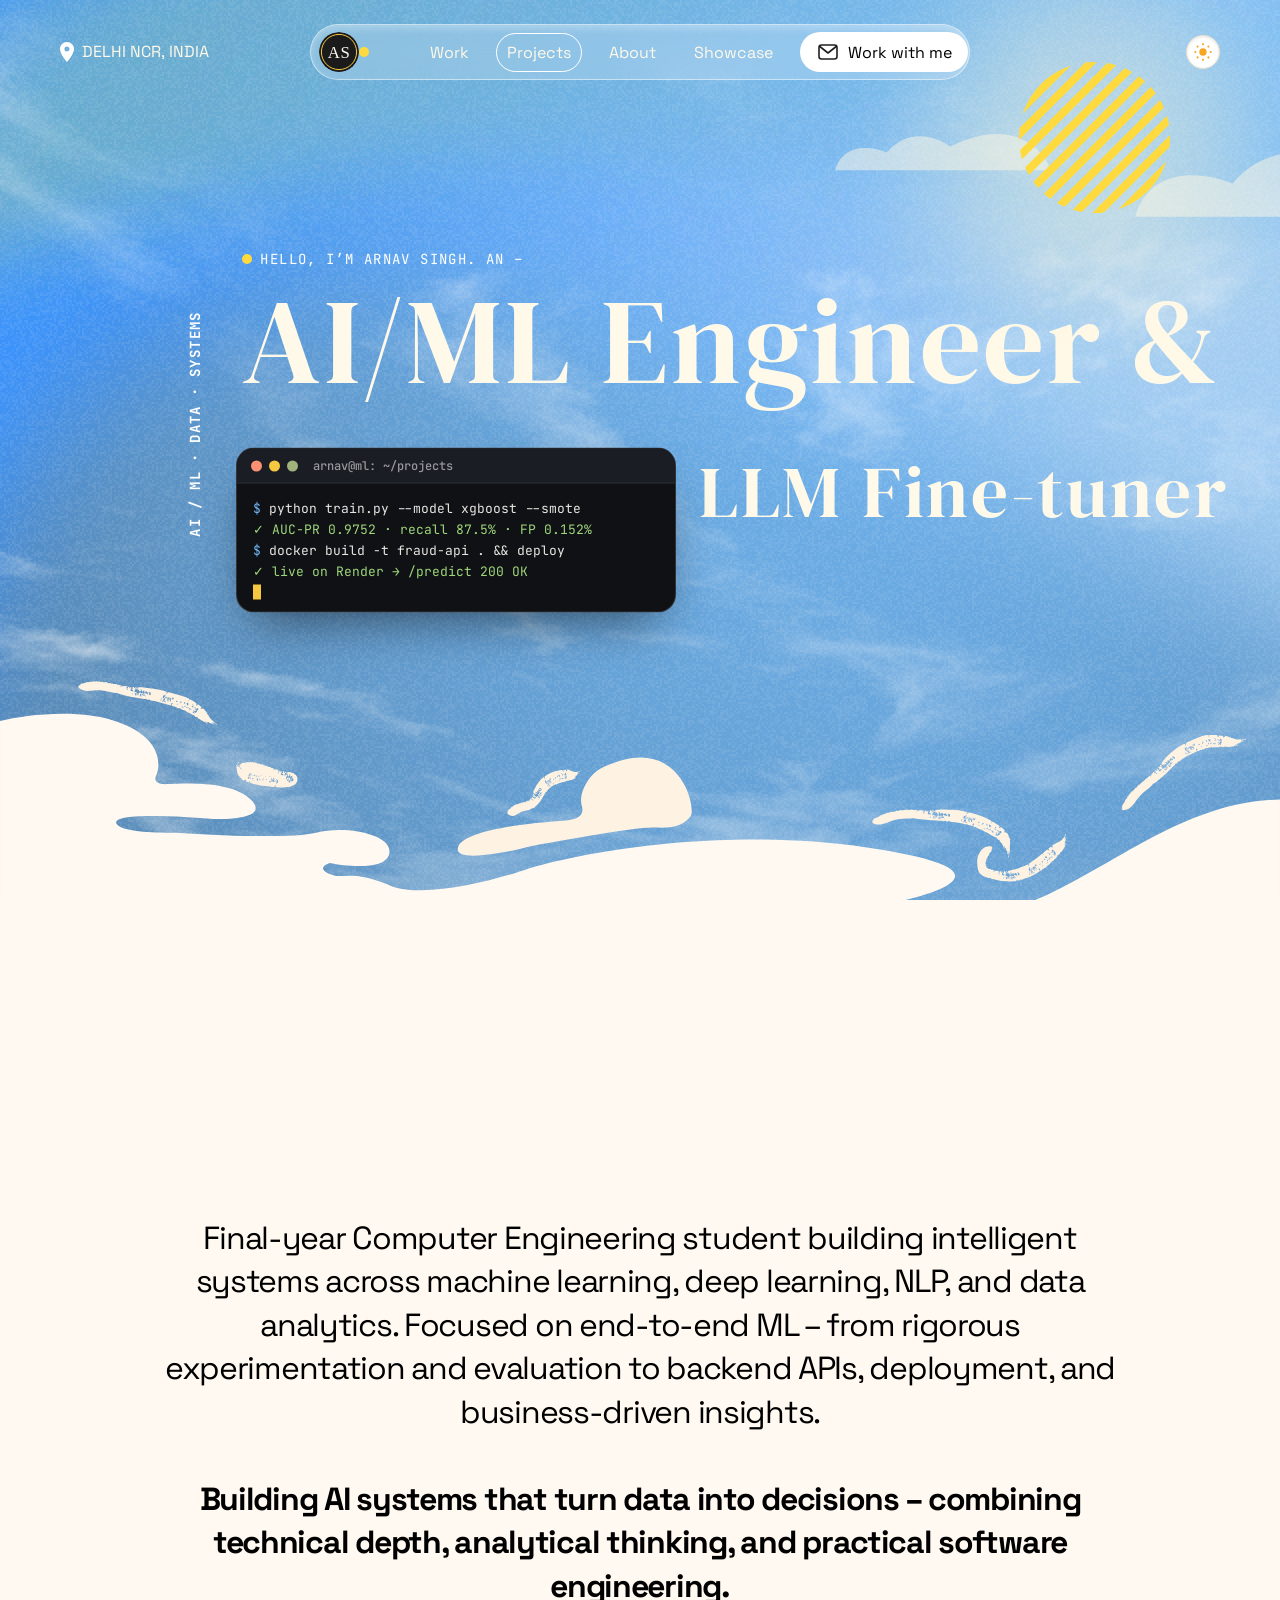
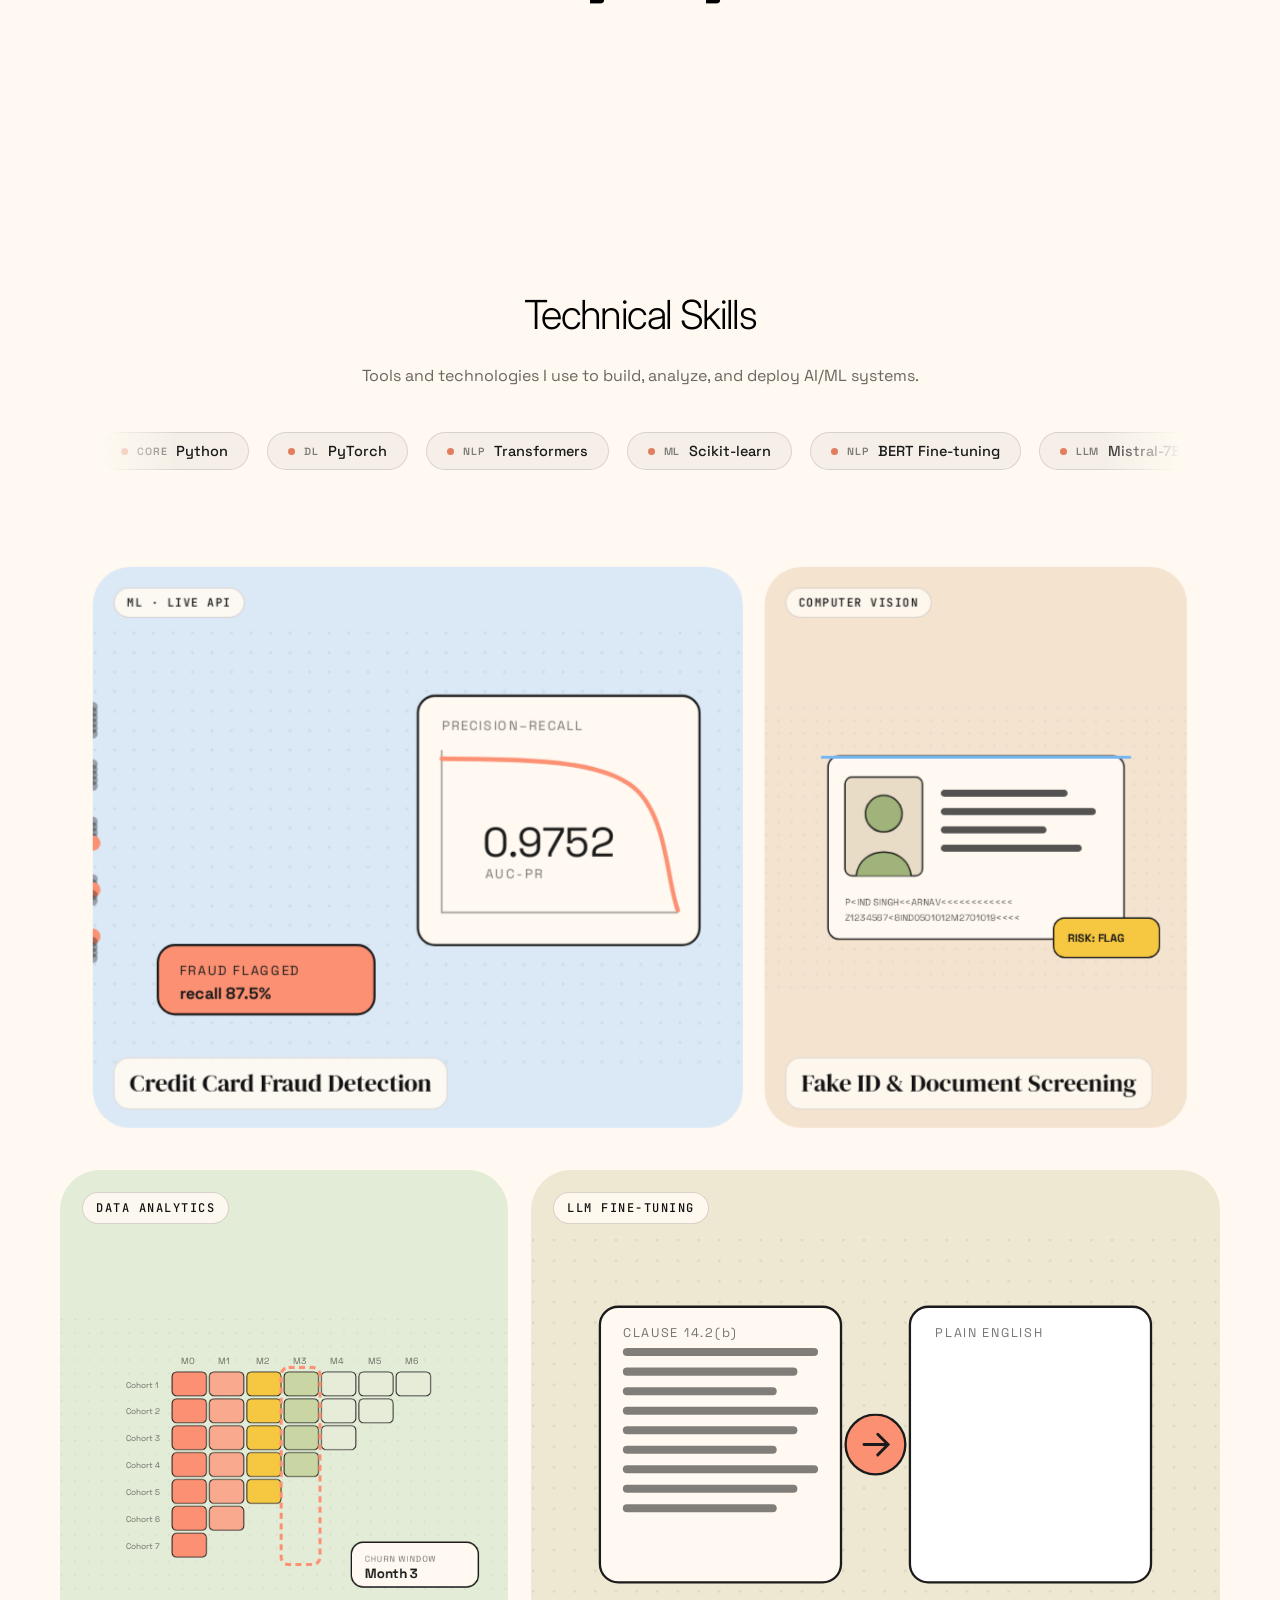
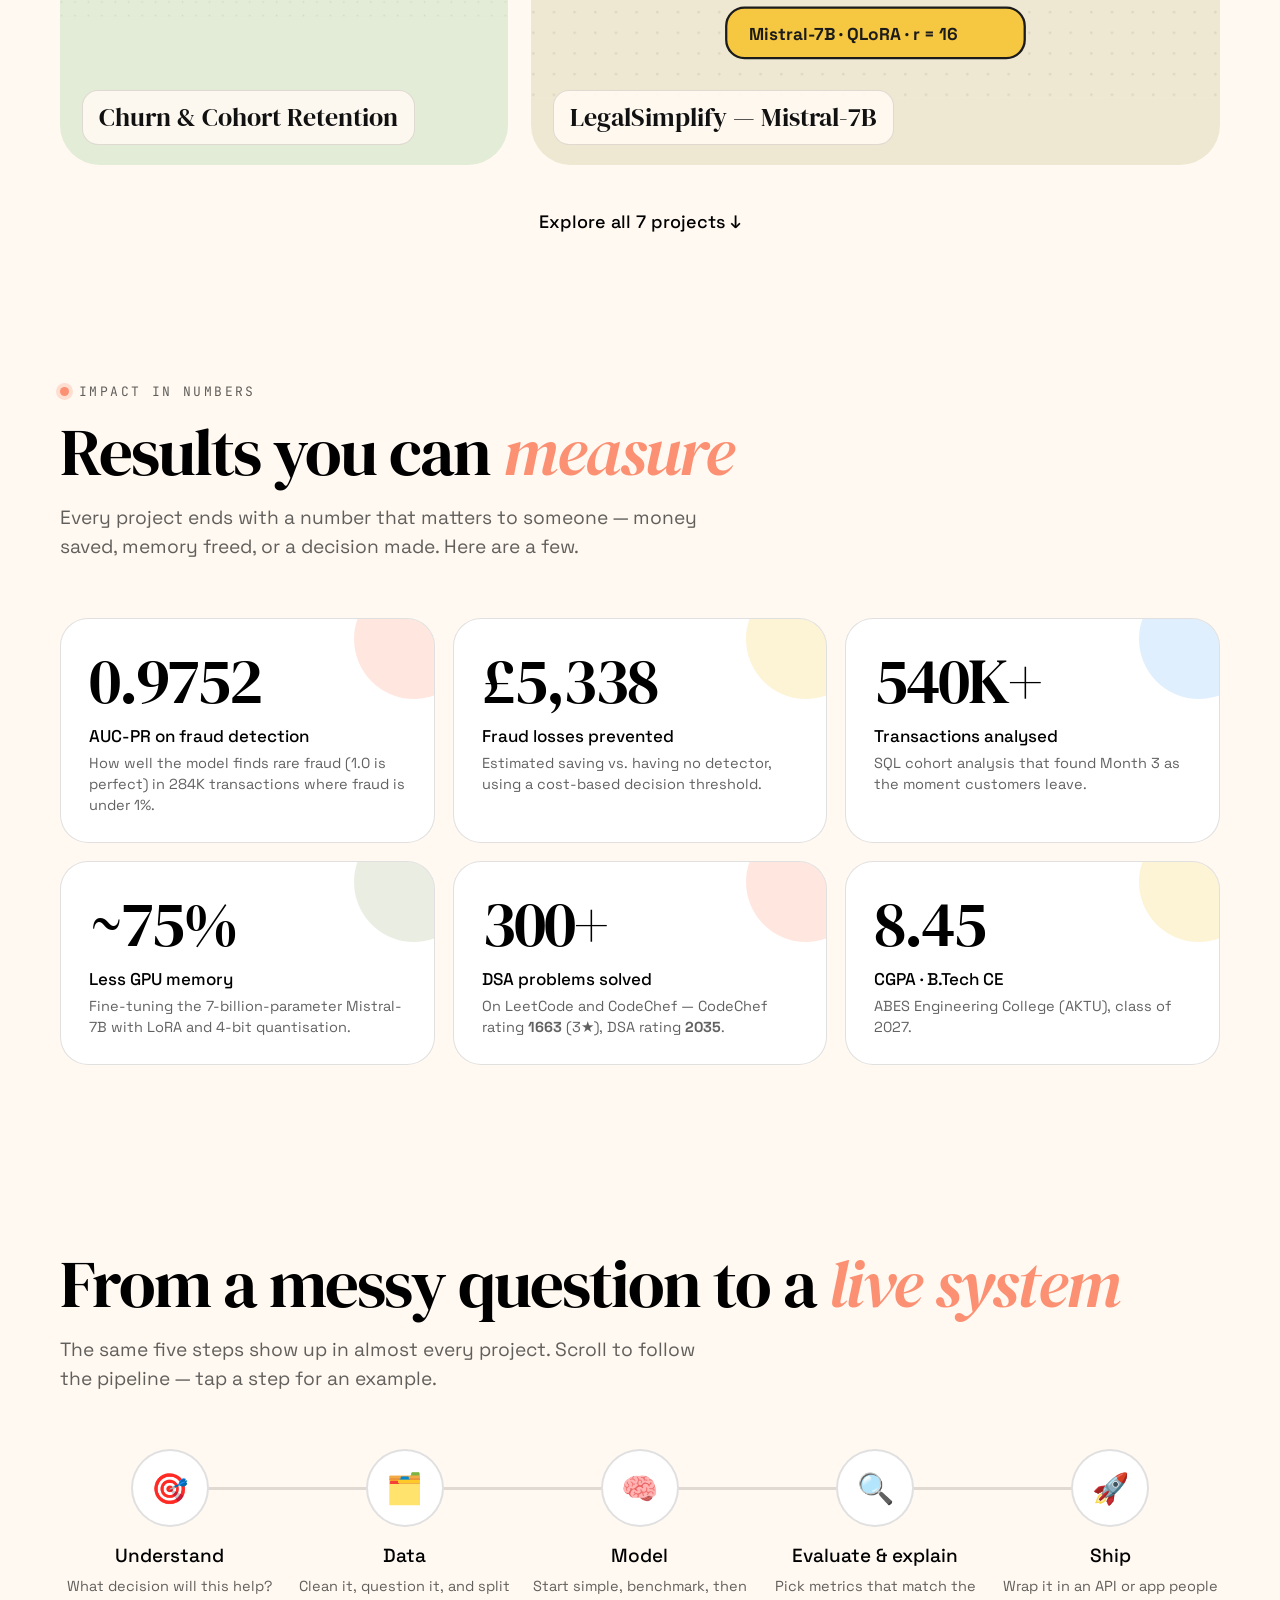
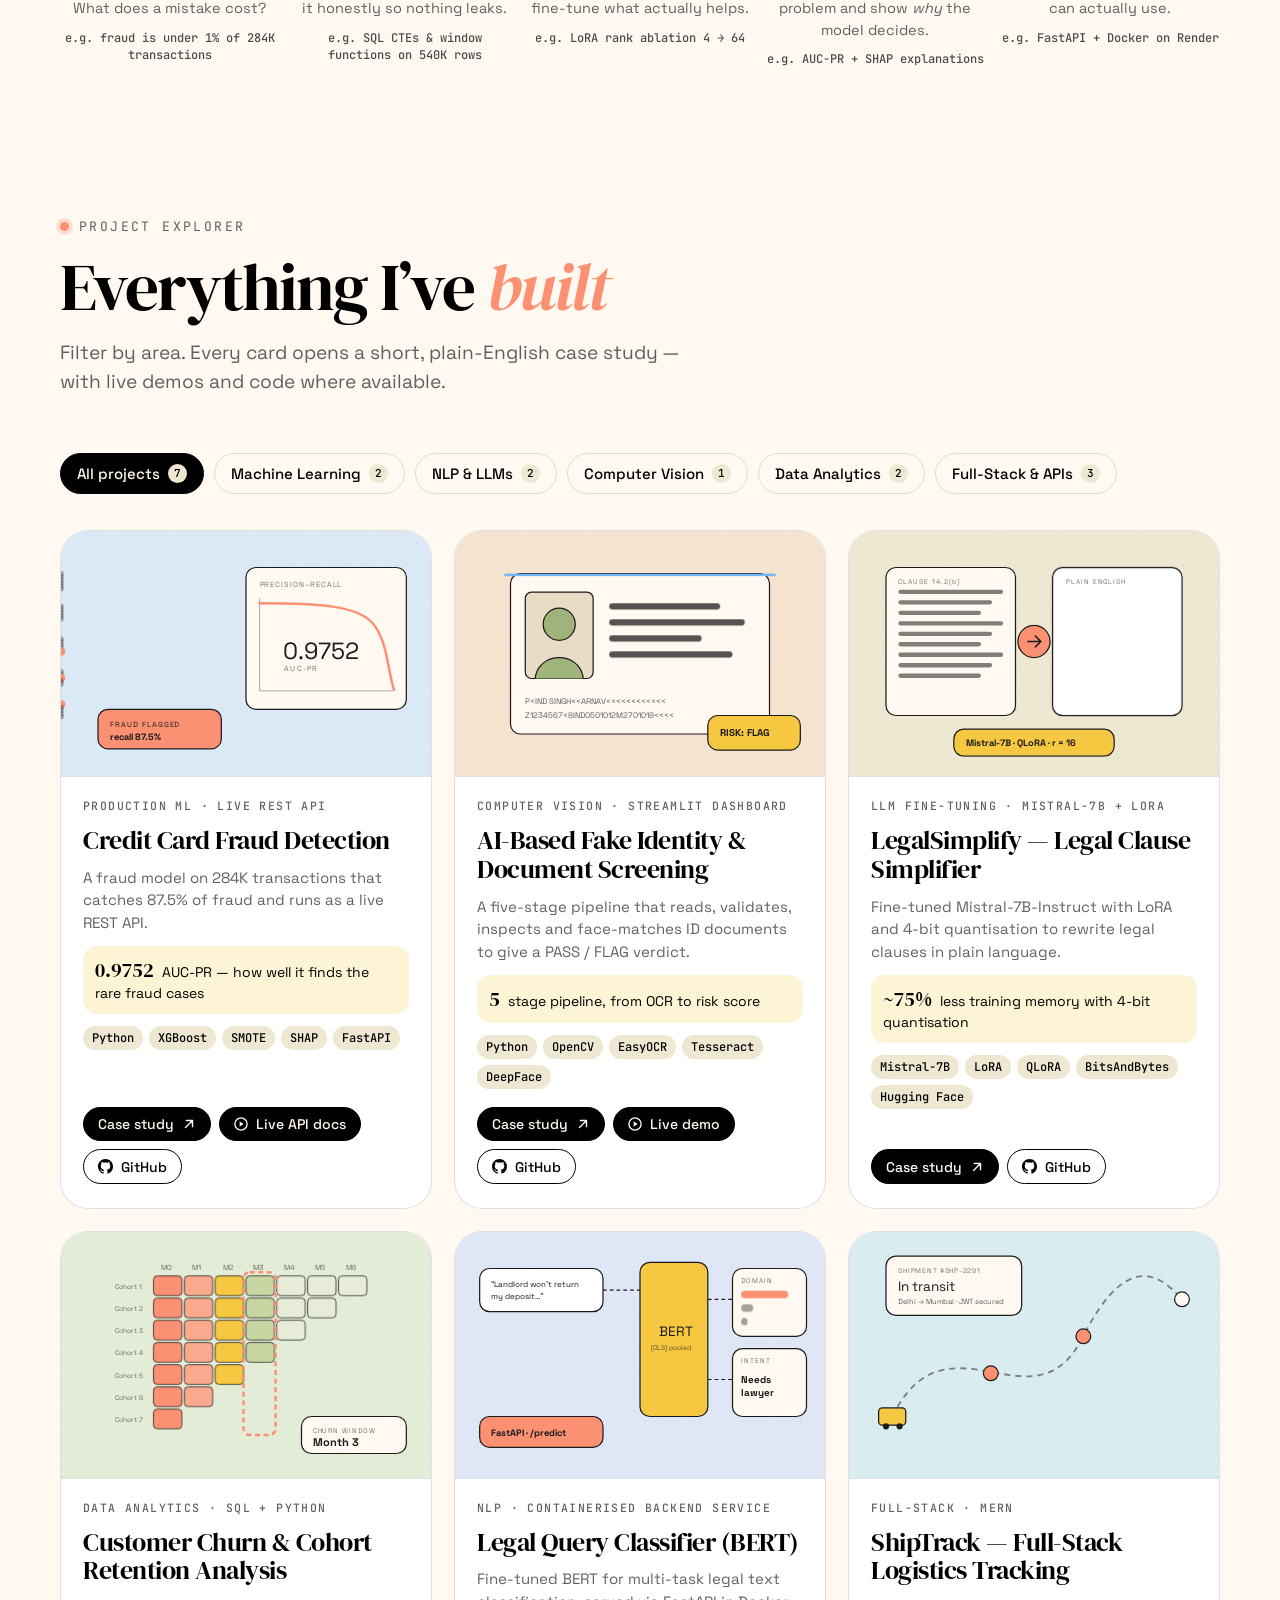
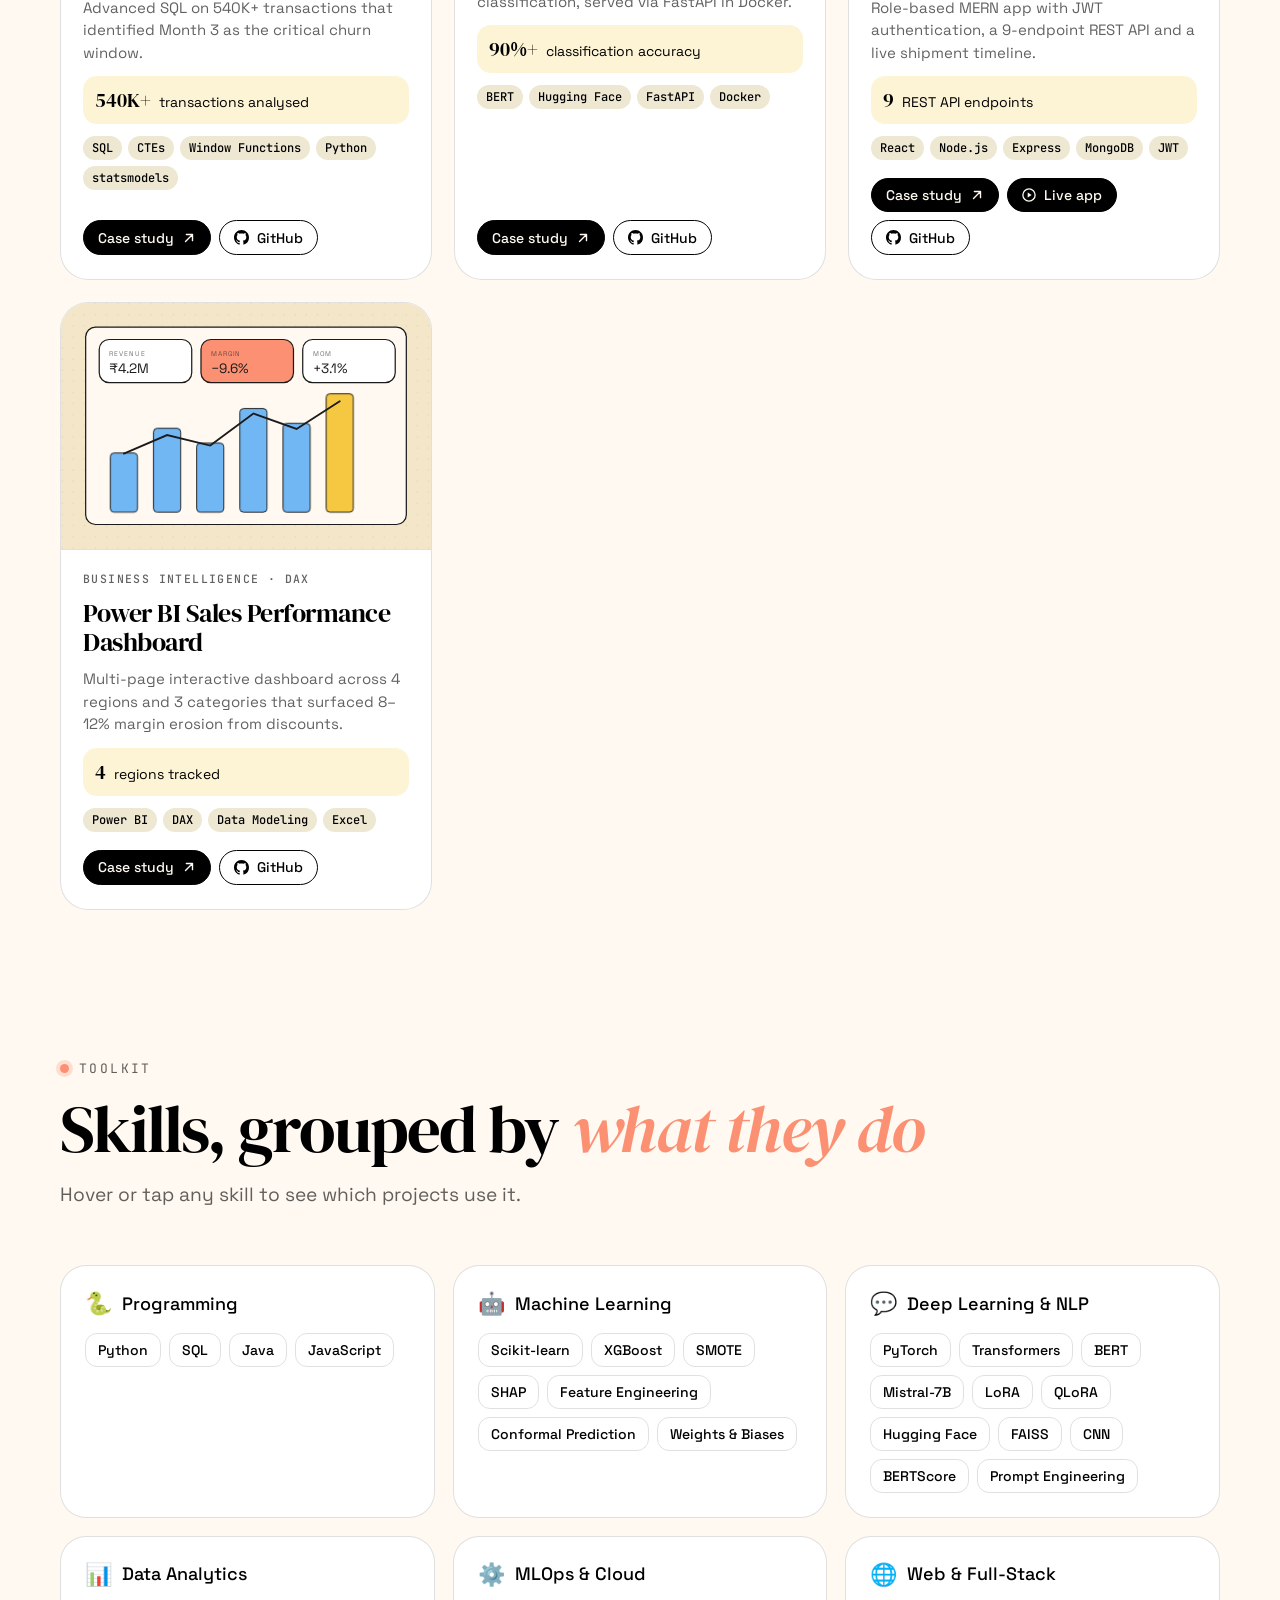
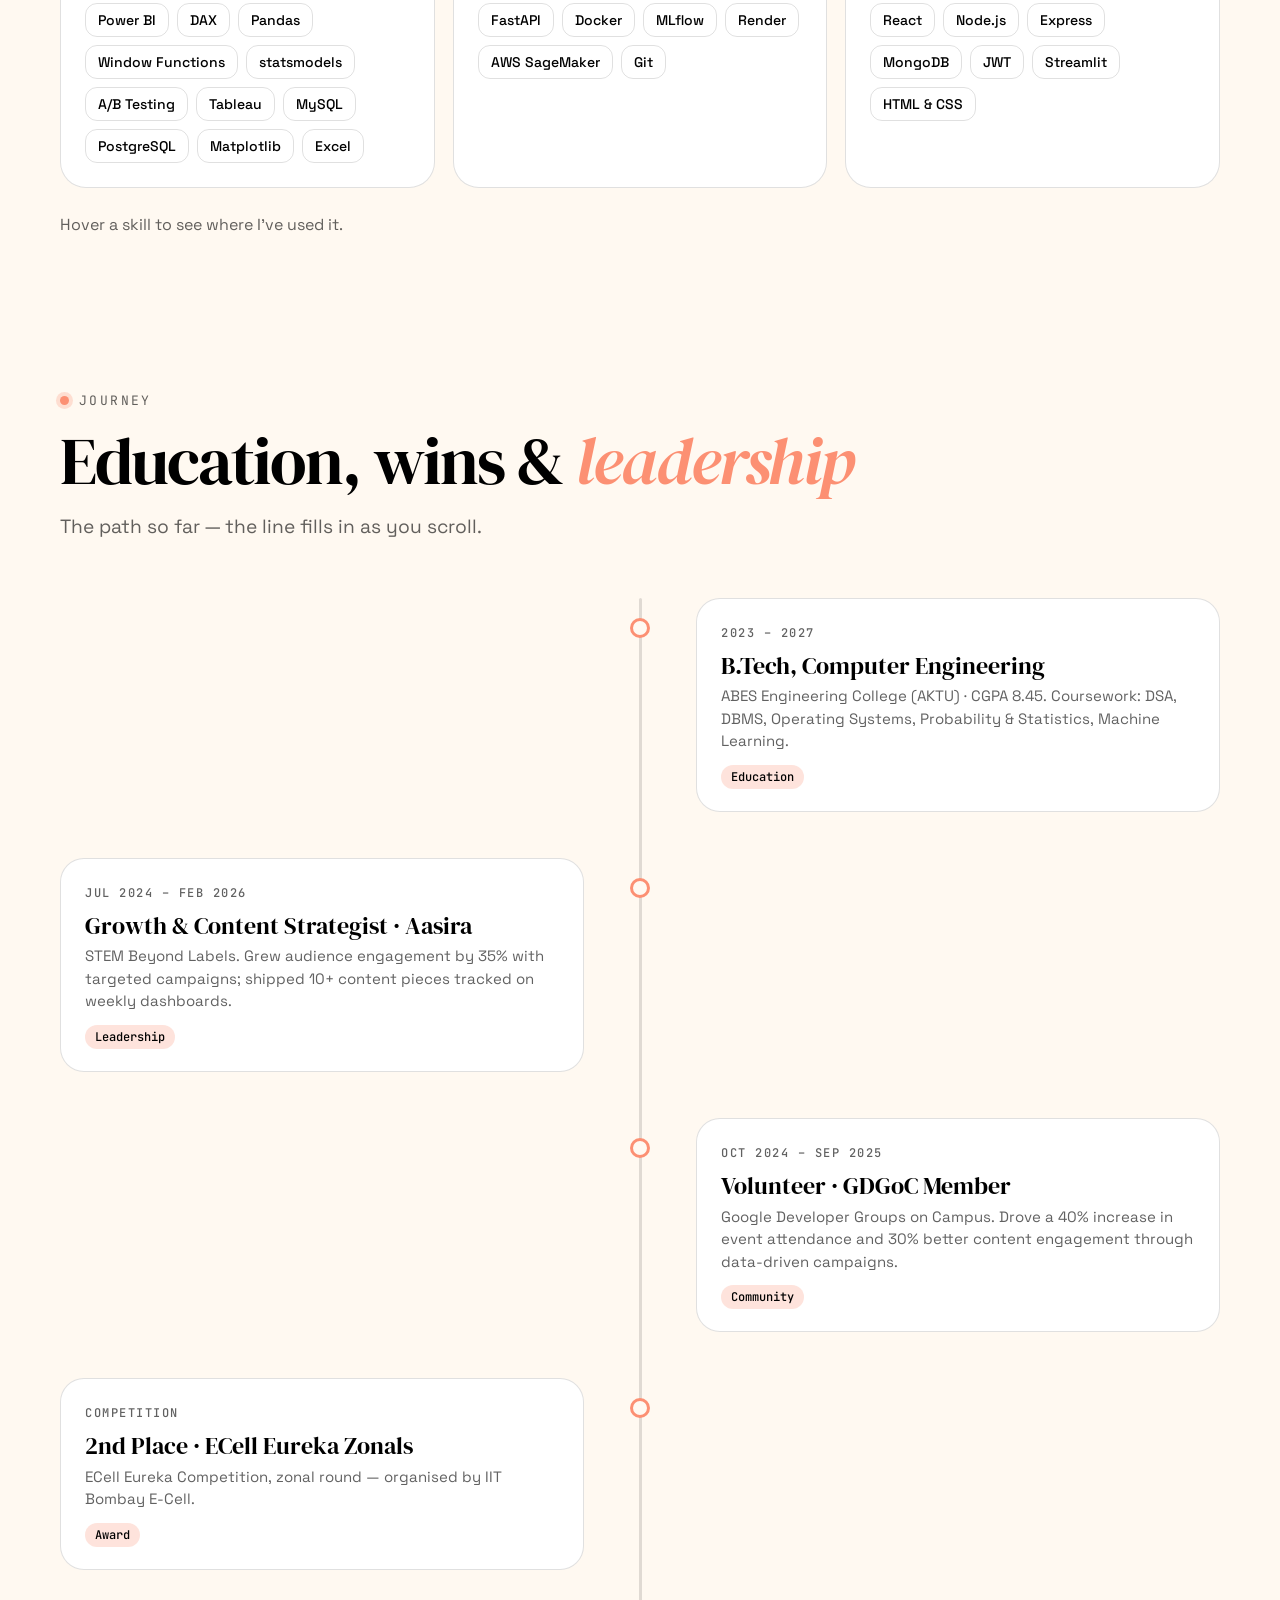
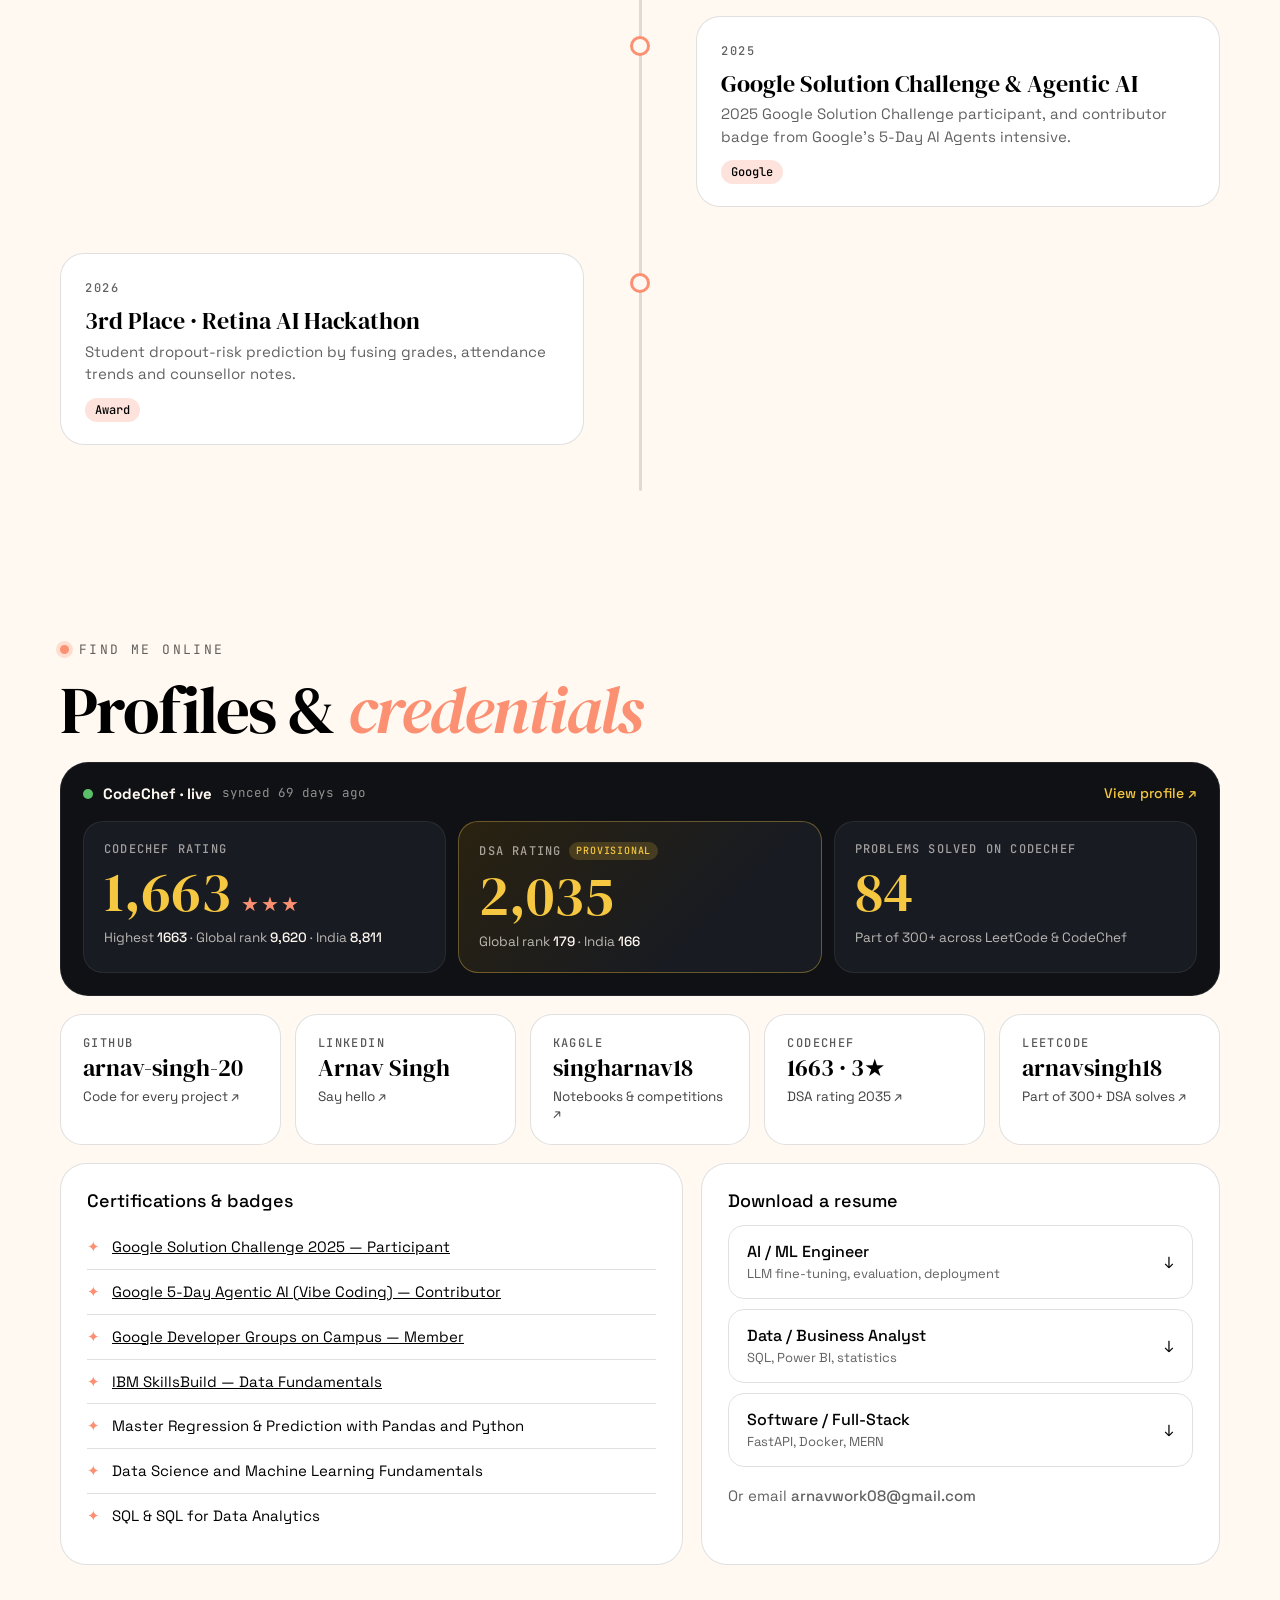
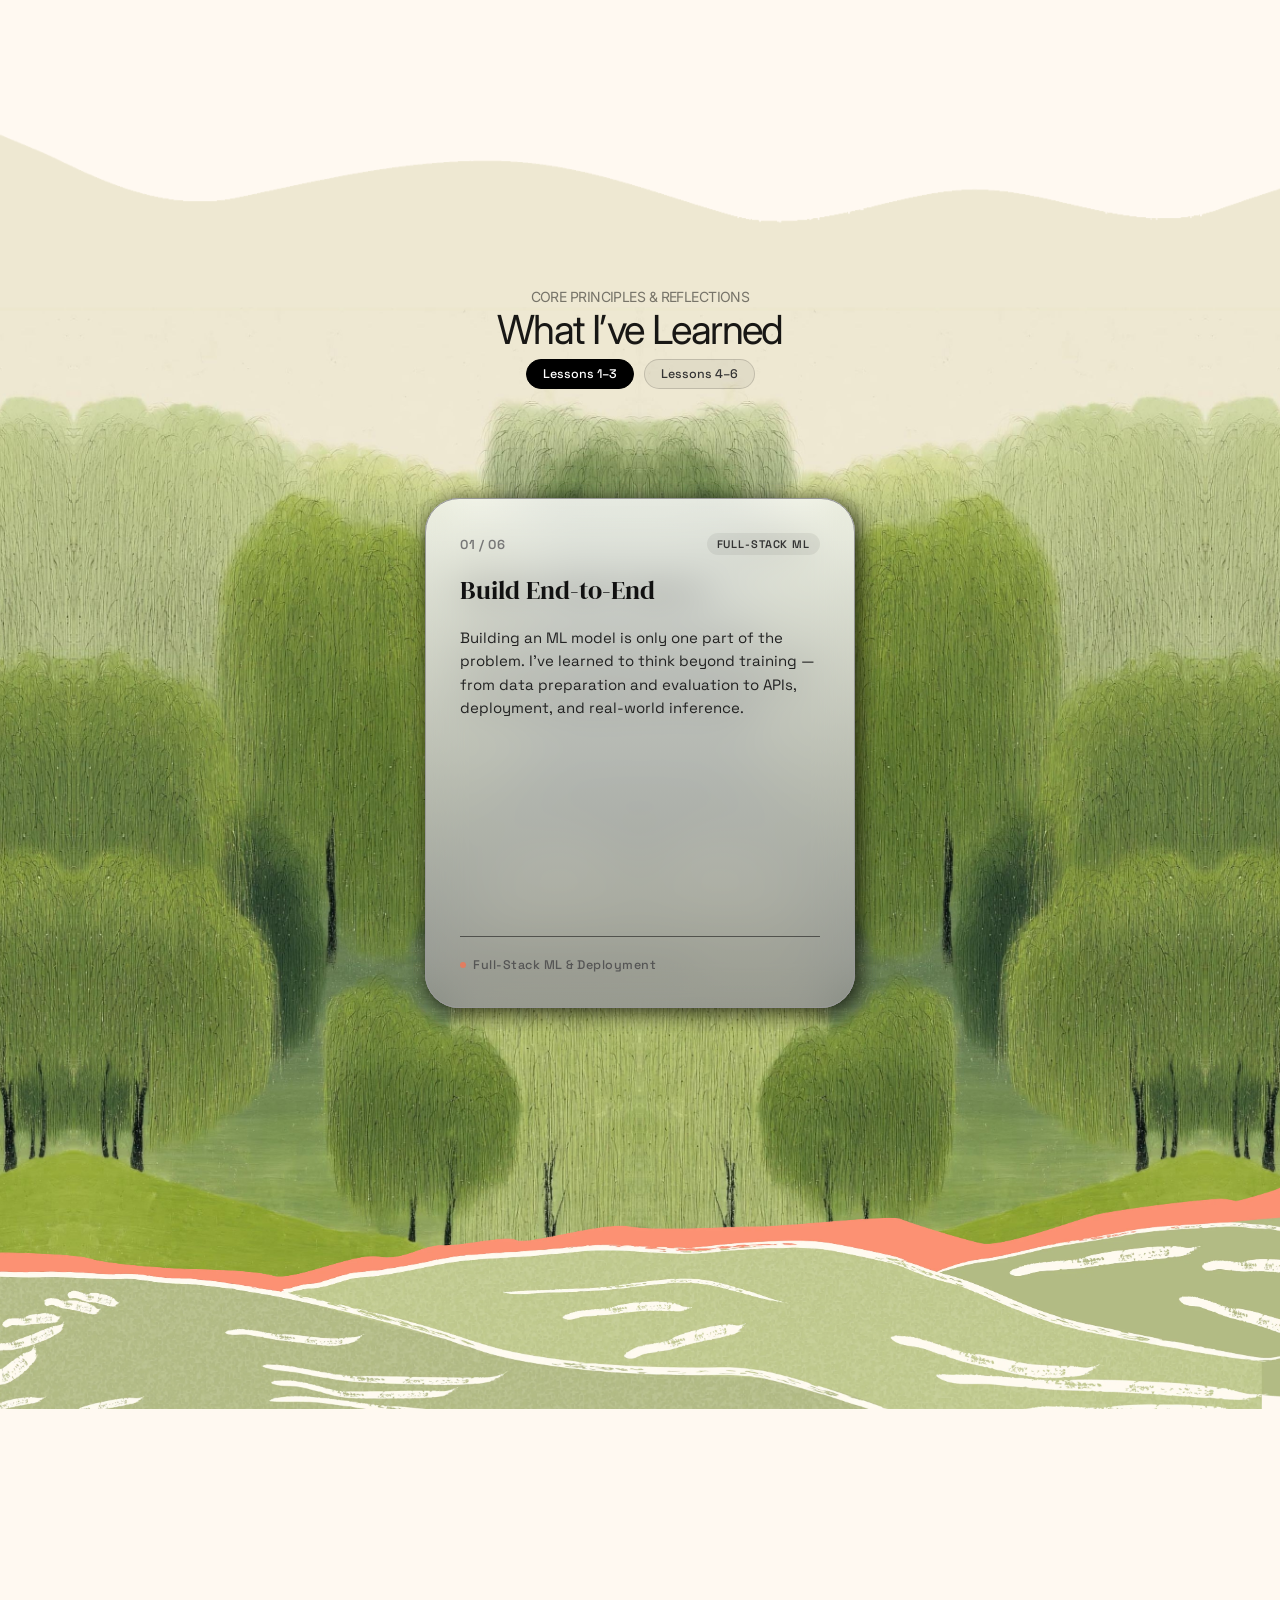
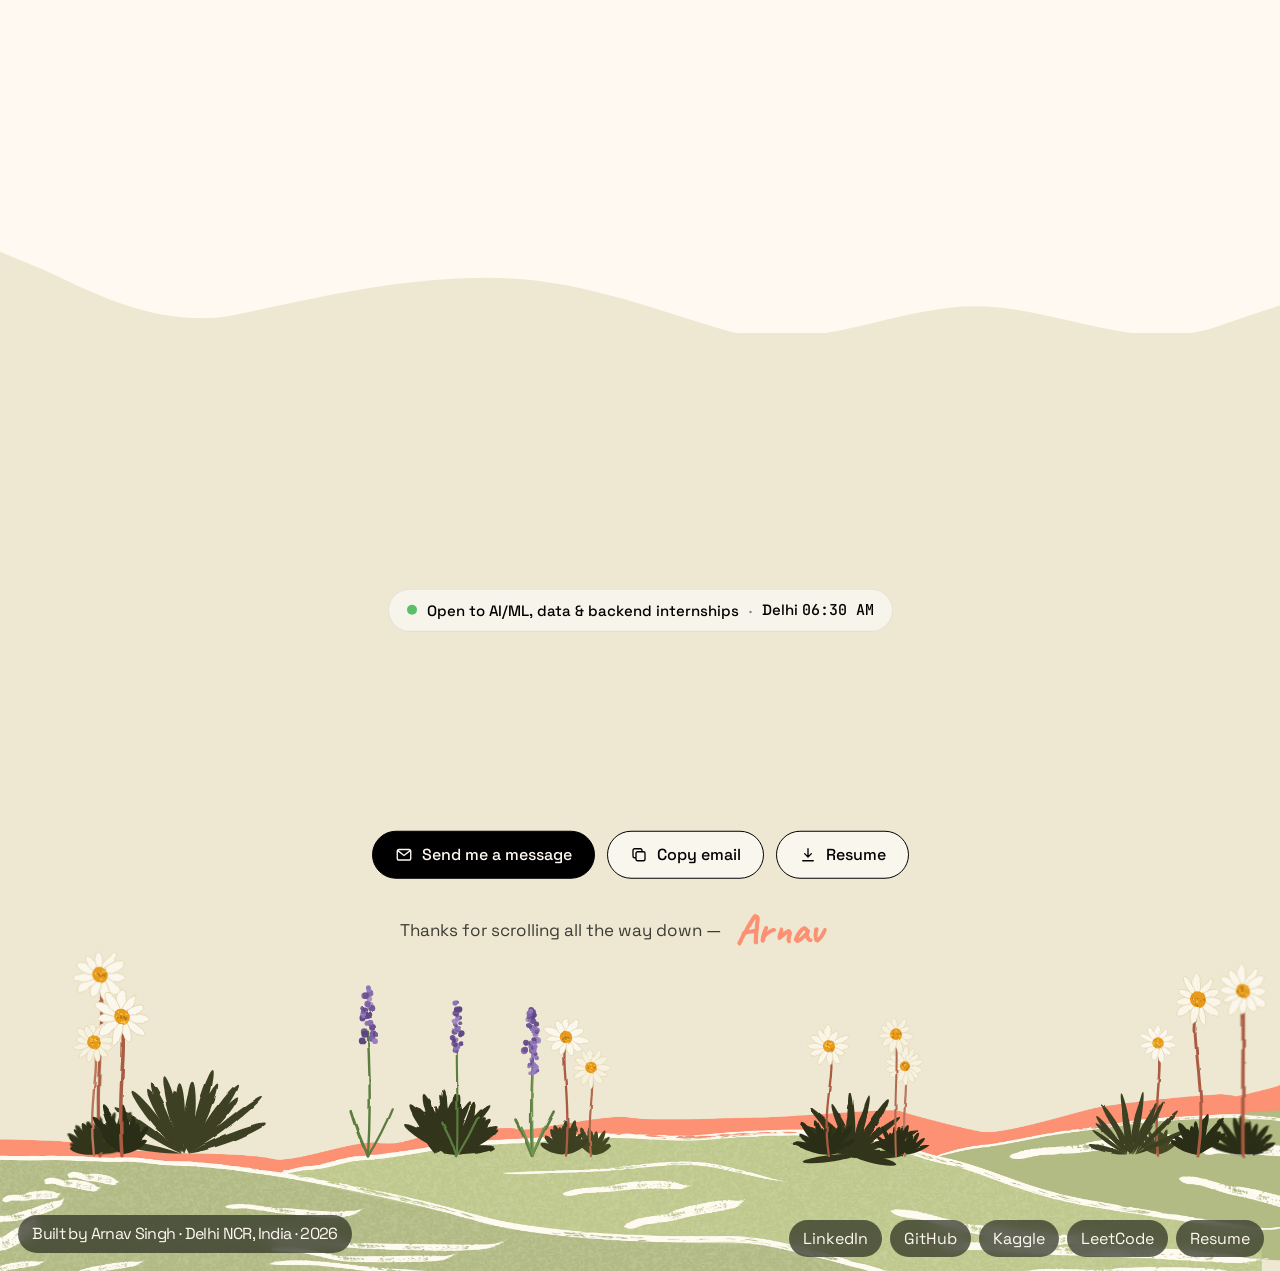
==== commit b1dc9a7f: "Fix hero heading overflow and remove leftover play cursor - Fit both headline lines using layout siz" ====
--- a/index.html
+++ b/index.html
@@ -7402,34 +7402,45 @@
 
       /* the roles are long ("Data Scientist") and the line starts right of centre,
          so shrink this line just enough that the widest role never runs off-screen */
+      /* shrink each headline line just enough that neither "AI/ML Engineer &" nor
+         the widest role runs into the right edge. Measured with offset* (layout
+         size), NOT getBoundingClientRect: the hero is scaled by its scroll/route
+         animations, and a scaled read under-measures the text, so the fit came out
+         too big when you returned to Home from another page. */
+      function layoutLeft(el) {
+        let x = 0;
+        for (let n = el; n; n = n.offsetParent) x += n.offsetLeft;
+        return x;
+      }
       function fitRoll() {
-        /* shrink each headline line just enough that neither "AI/ML Engineer &" nor
-           the widest role runs into the right edge (keeps a comfortable margin) */
         const line1 = document.querySelector('.h-line.multidisciplinary');
+        if (!host.offsetWidth) return;                       // hero hidden (another route) — retry on return
         host.style.fontSize = '';
         if (line1) line1.style.fontSize = '';
         const margin = innerWidth <= 640 ? 20 : Math.max(48, innerWidth * 0.05);
+        const base = parseFloat(getComputedStyle(host).fontSize);
         let w = 0;
         WORDS.forEach((word) => {
           const probe = makeWord(word);
           probe.style.cssText = 'position:absolute;visibility:hidden;white-space:nowrap;display:inline-block;';
           host.appendChild(probe);
-          w = Math.max(w, probe.getBoundingClientRect().width);
+          w = Math.max(w, probe.offsetWidth);
           host.removeChild(probe);
         });
-        const base = parseFloat(getComputedStyle(host).fontSize);
         let k1 = 1;
-        if (line1) {
-          const r1 = line1.getBoundingClientRect();
-          k1 = Math.min(1, (innerWidth - r1.left - margin) / r1.width);
+        if (line1 && line1.offsetWidth) {
+          k1 = Math.min(1, (innerWidth - layoutLeft(line1) - margin) / line1.offsetWidth);
           if (k1 < 1) line1.style.fontSize = (base * k1).toFixed(1) + 'px';
         }
         // the role line never grows past line 1, and shrinks further only if it must
-        const k2 = Math.min(k1, (innerWidth - host.getBoundingClientRect().left - margin) / w);
+        const k2 = w ? Math.min(k1, (innerWidth - layoutLeft(host) - margin) / w) : k1;
         if (k2 < 1) host.style.fontSize = (base * k2).toFixed(1) + 'px';
       }
       fitRoll();
       addEventListener('resize', fitRoll);
+      addEventListener('load', fitRoll);
+      addEventListener('hashchange', () => setTimeout(fitRoll, 60));
+      addEventListener('hashchange', () => setTimeout(fitRoll, 1600));   // after the route curtain settles
       if (document.fonts) document.fonts.ready.then(fitRoll);
 
       function next() {
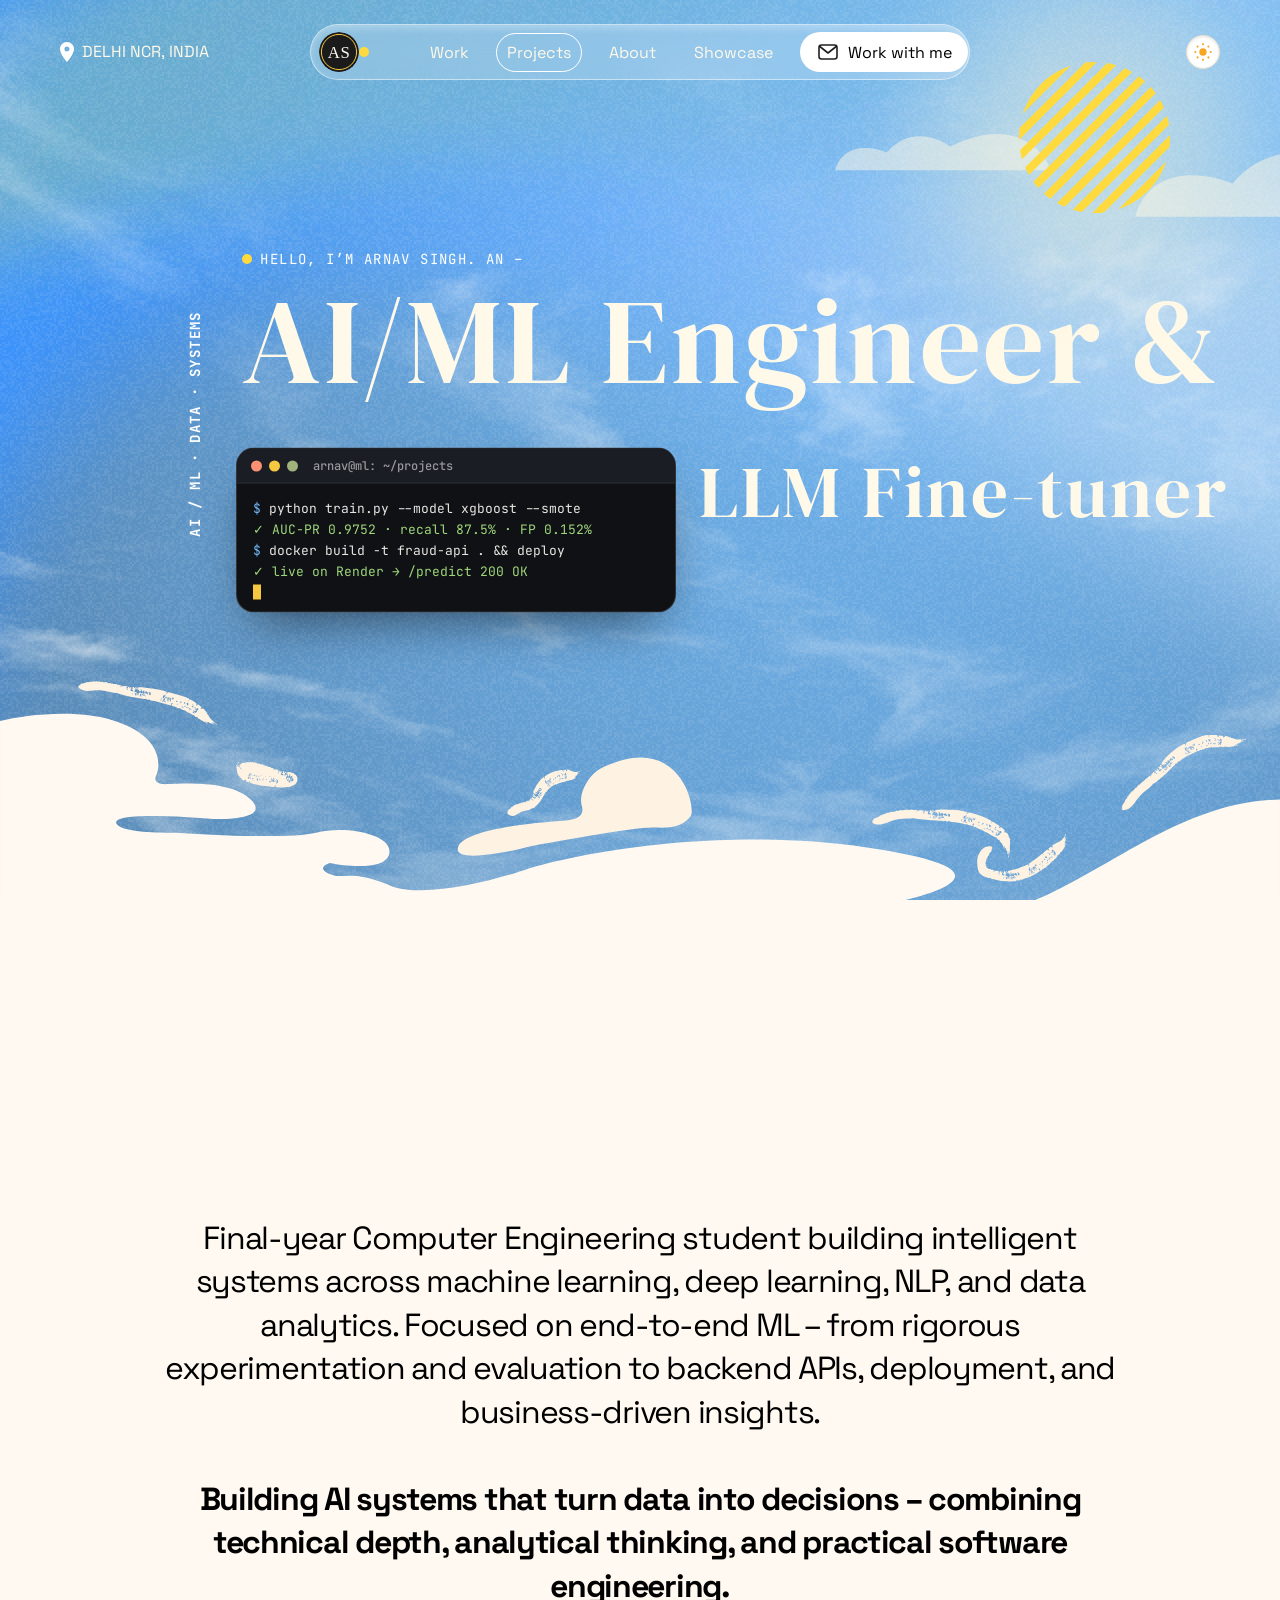
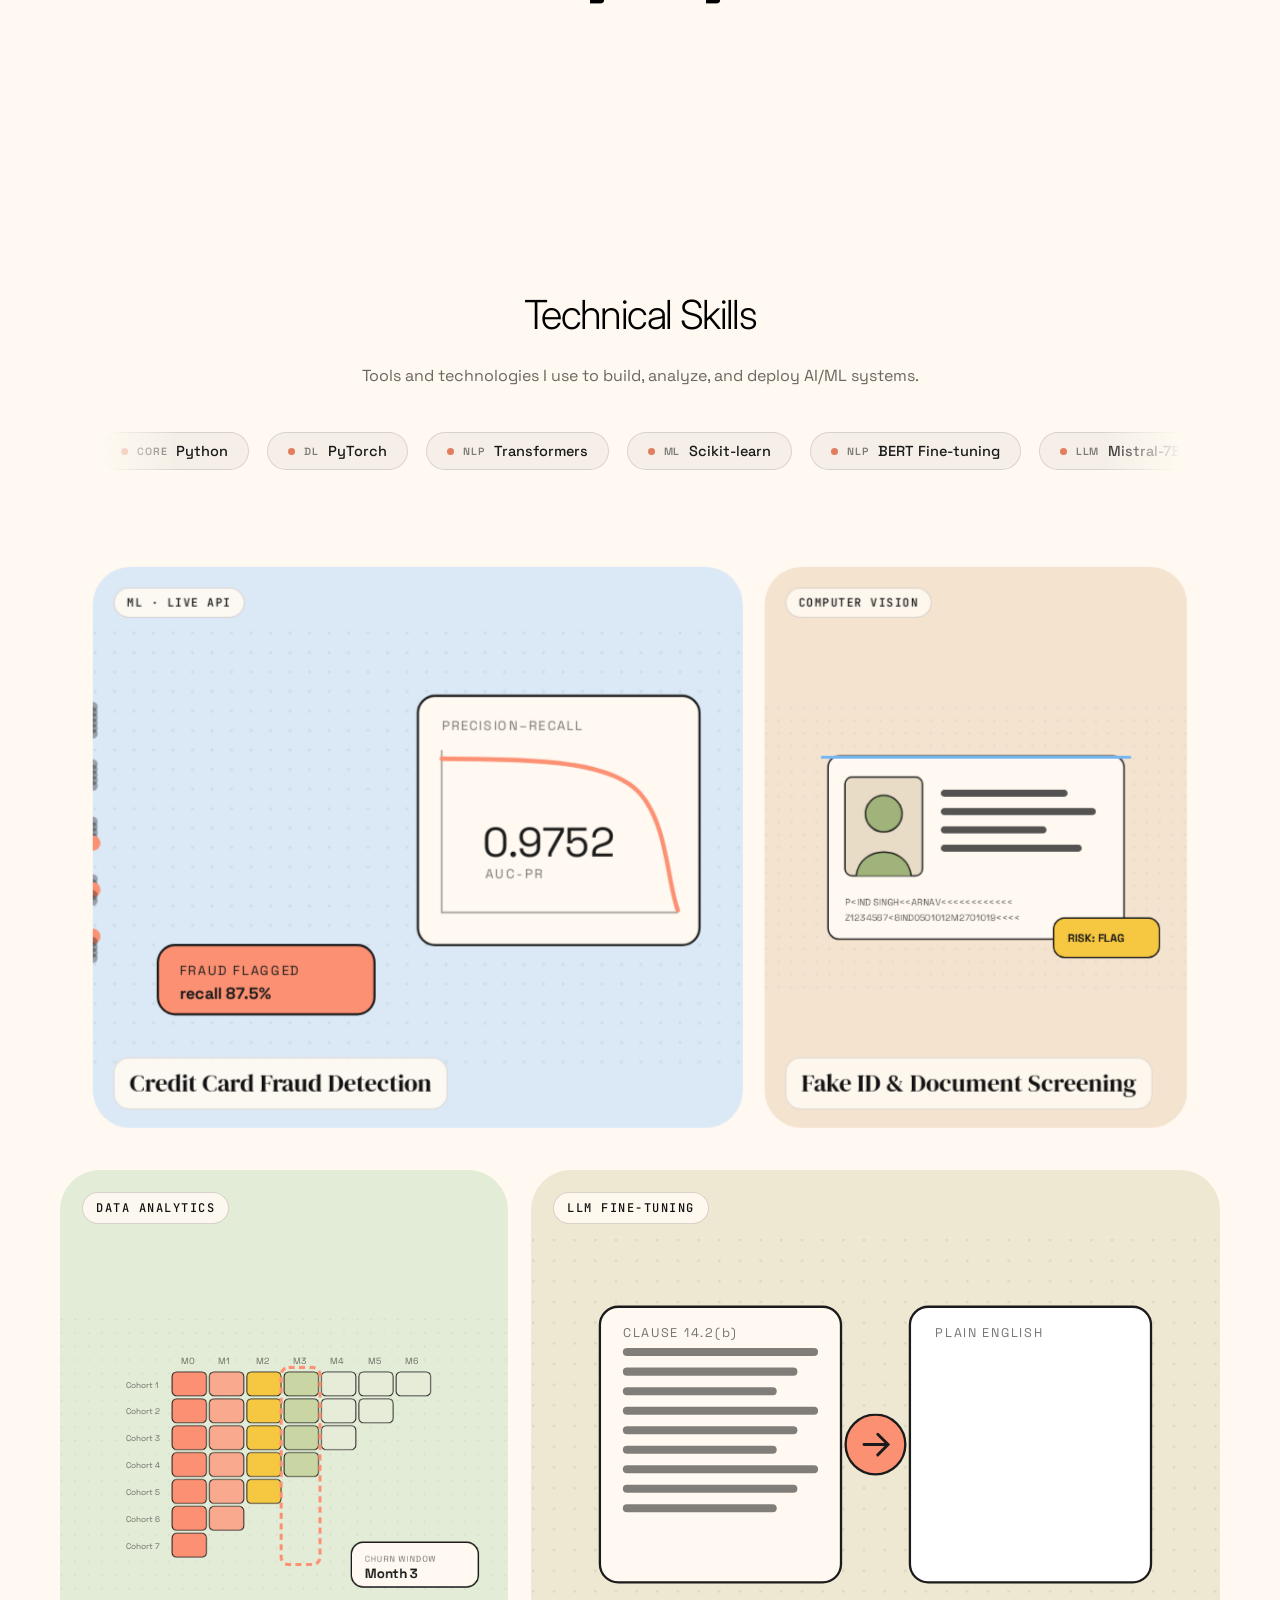
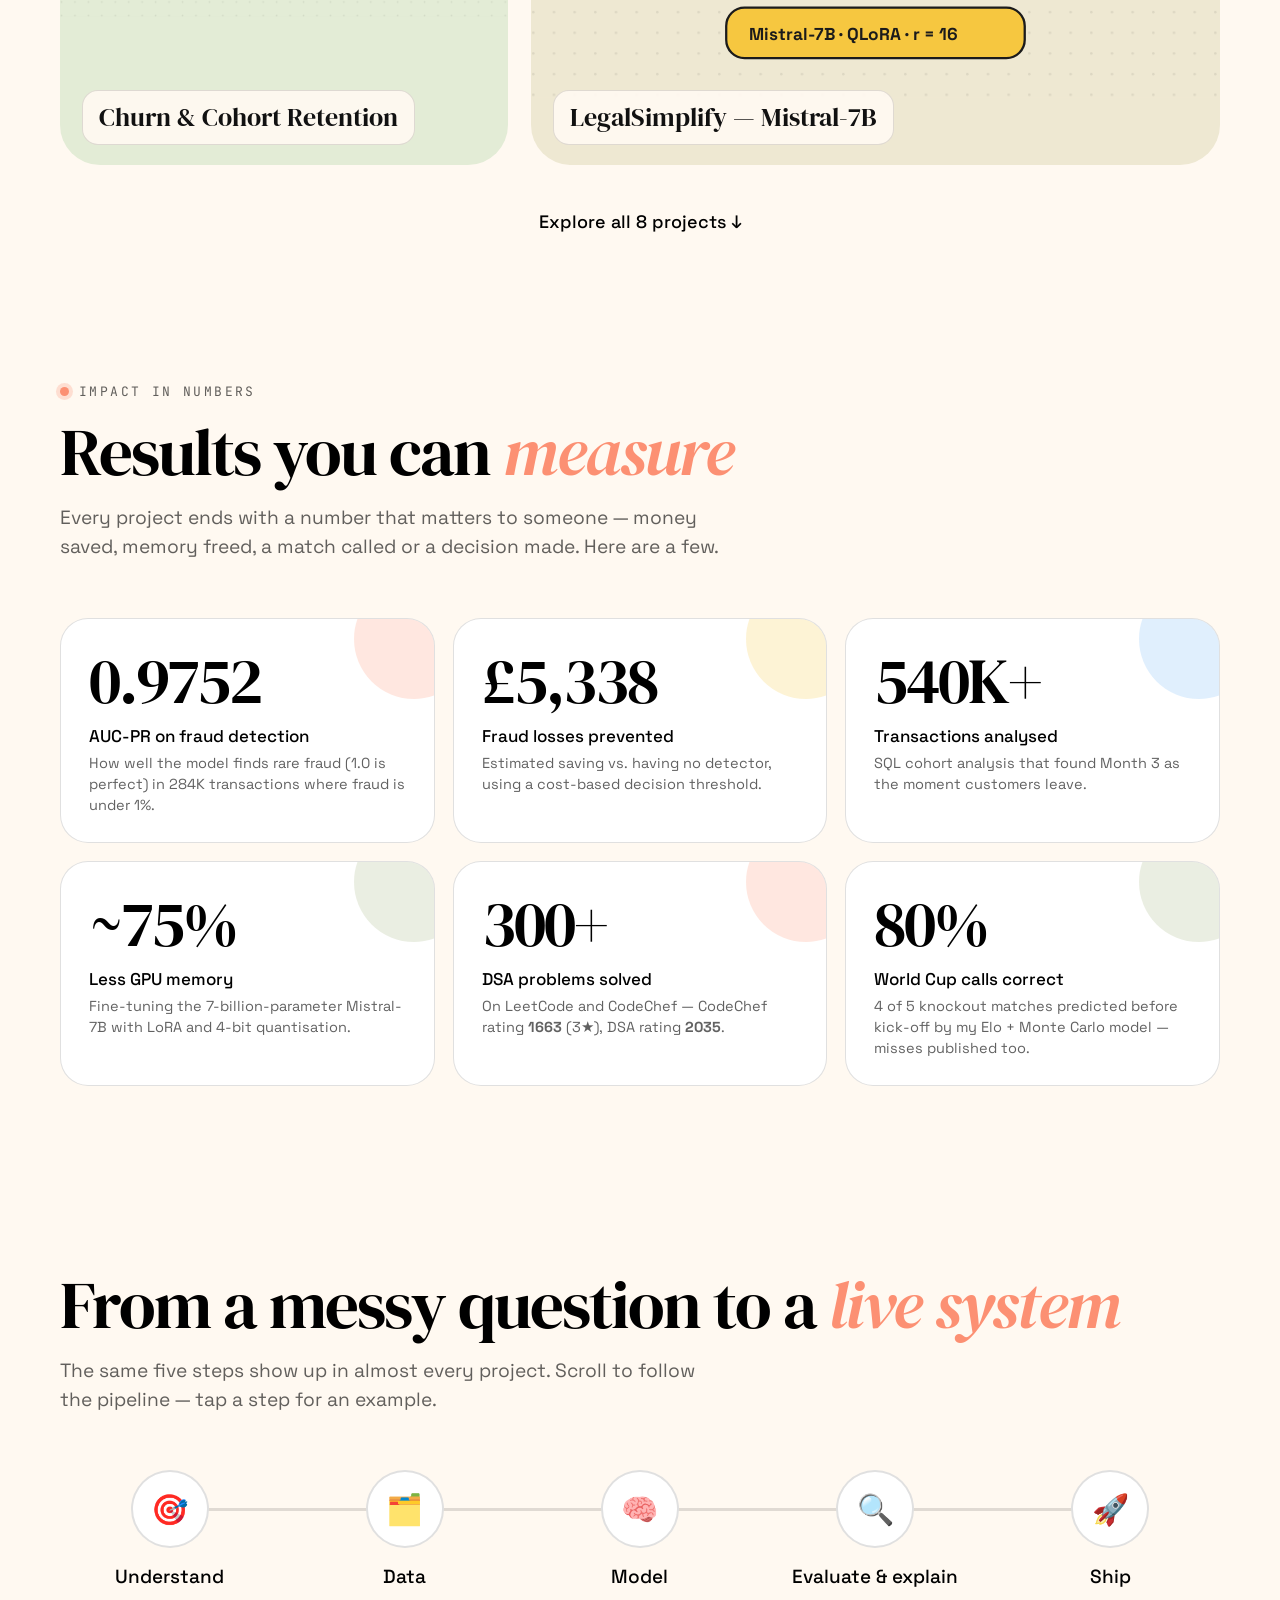
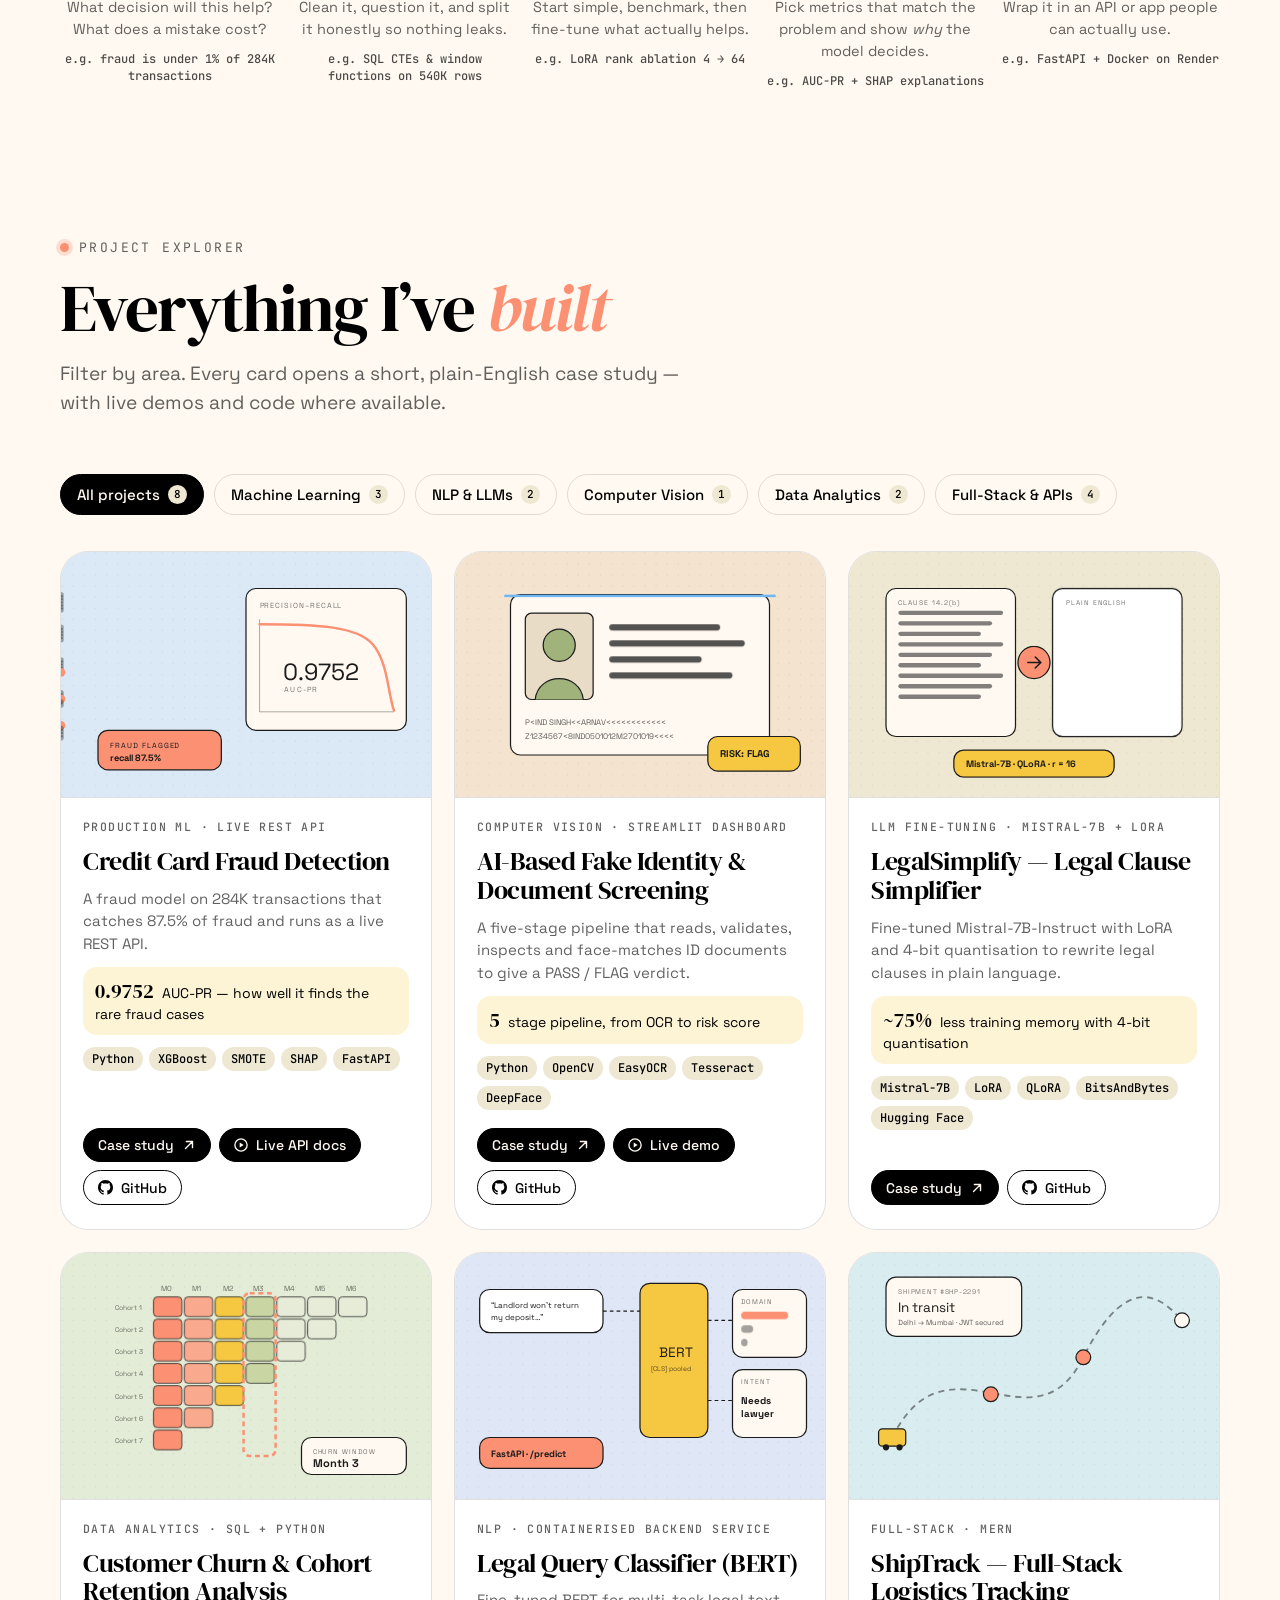
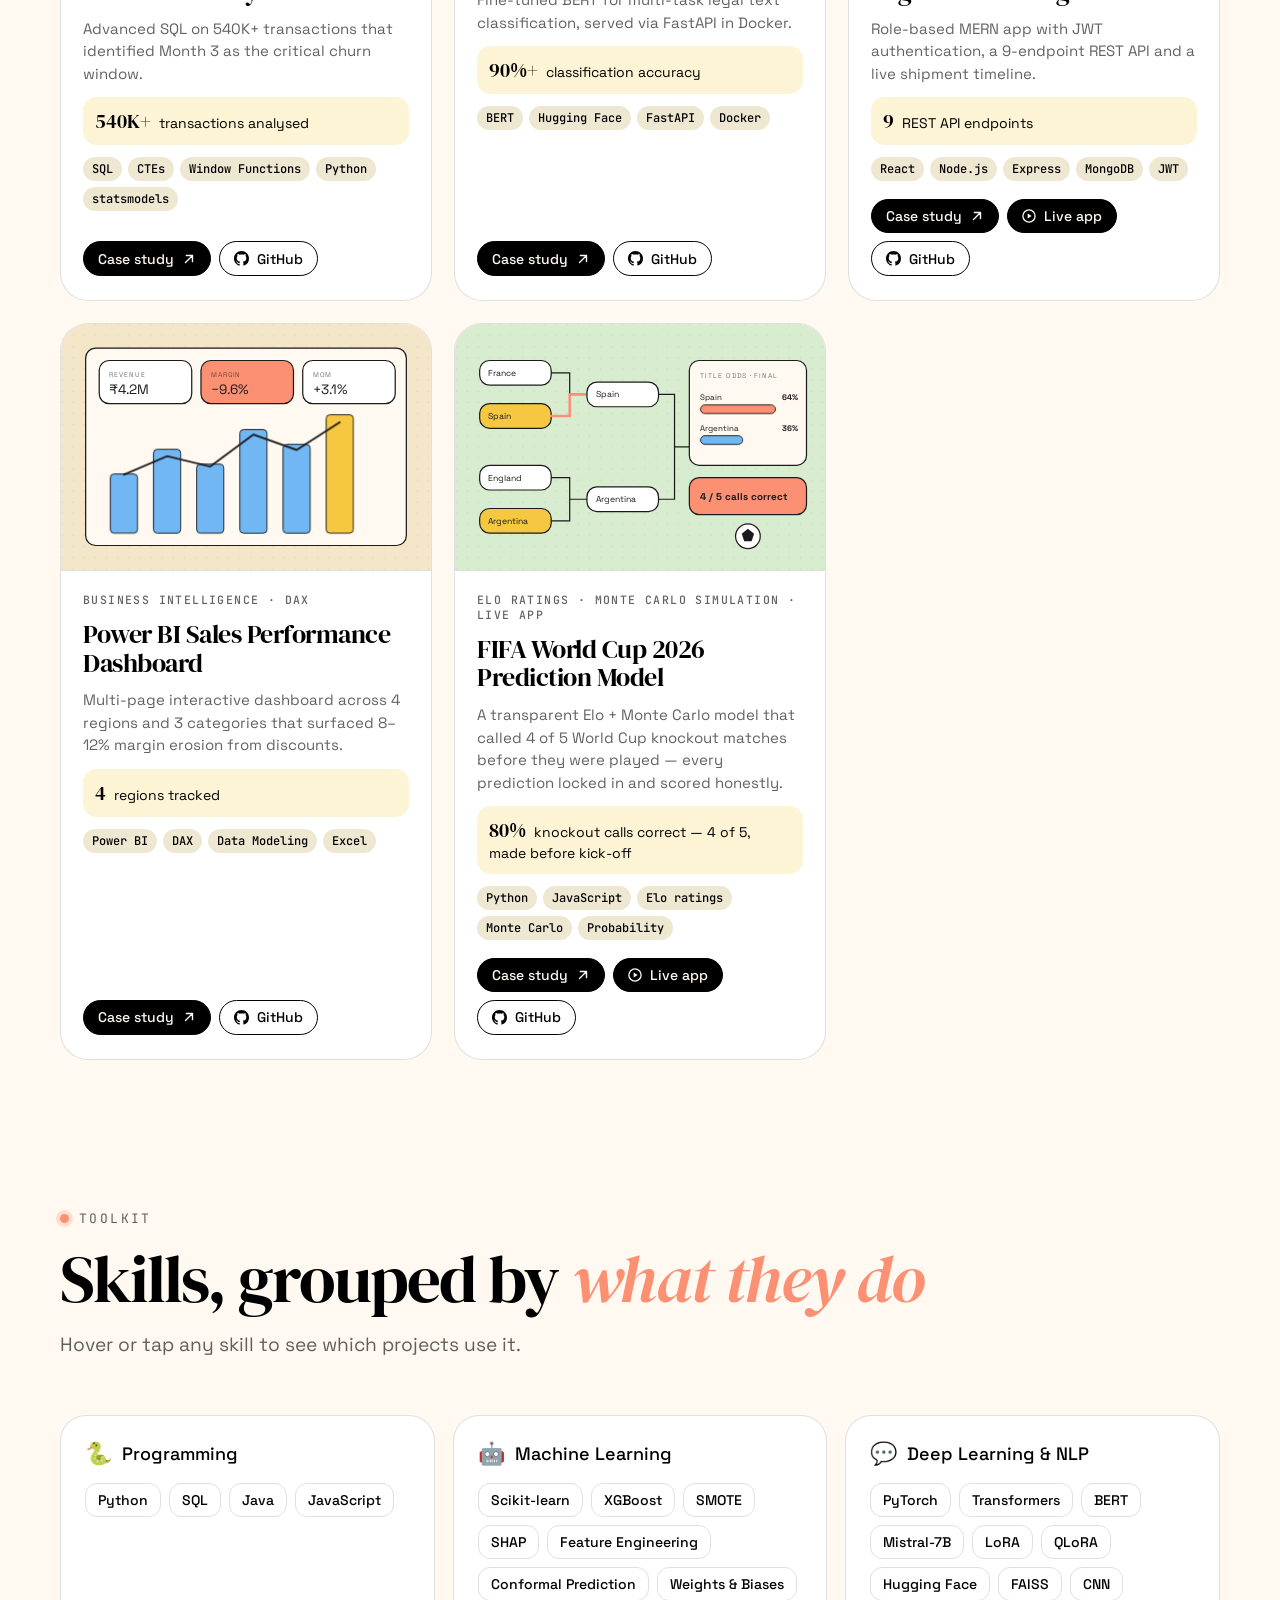
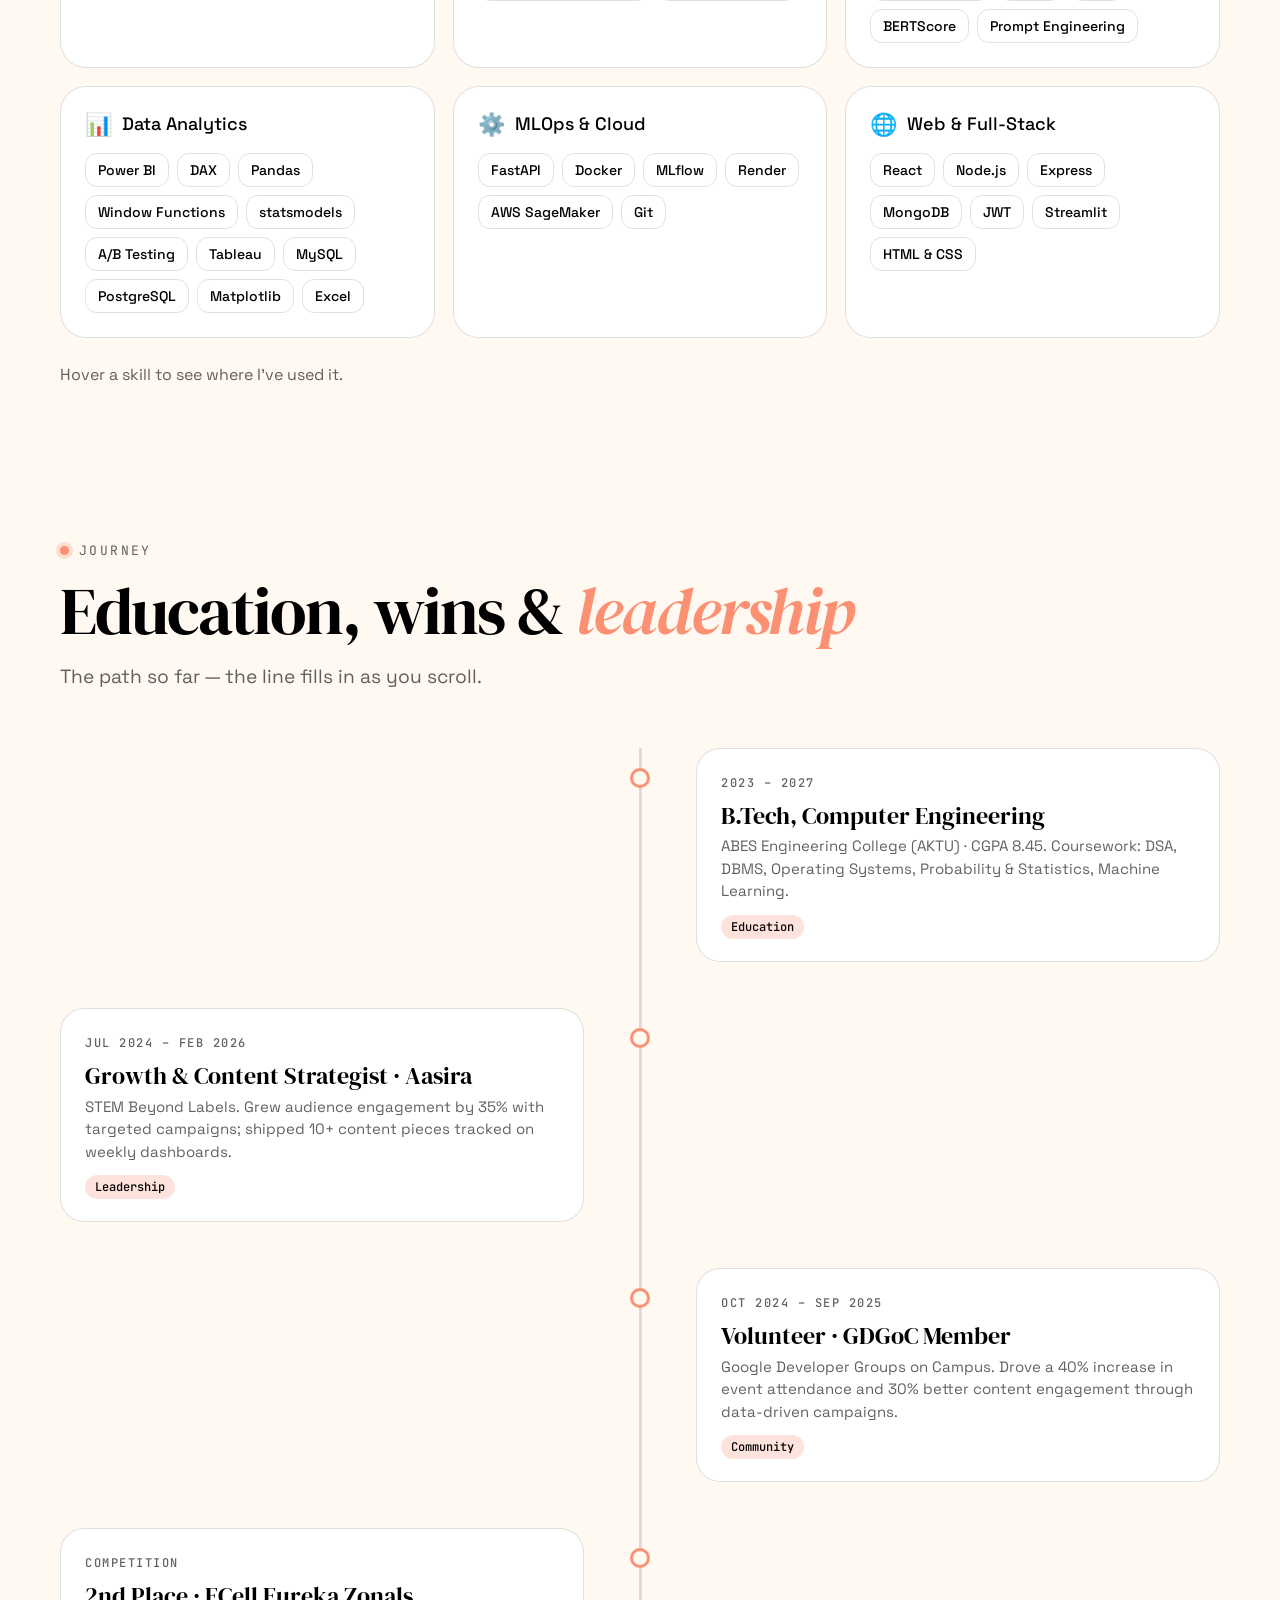
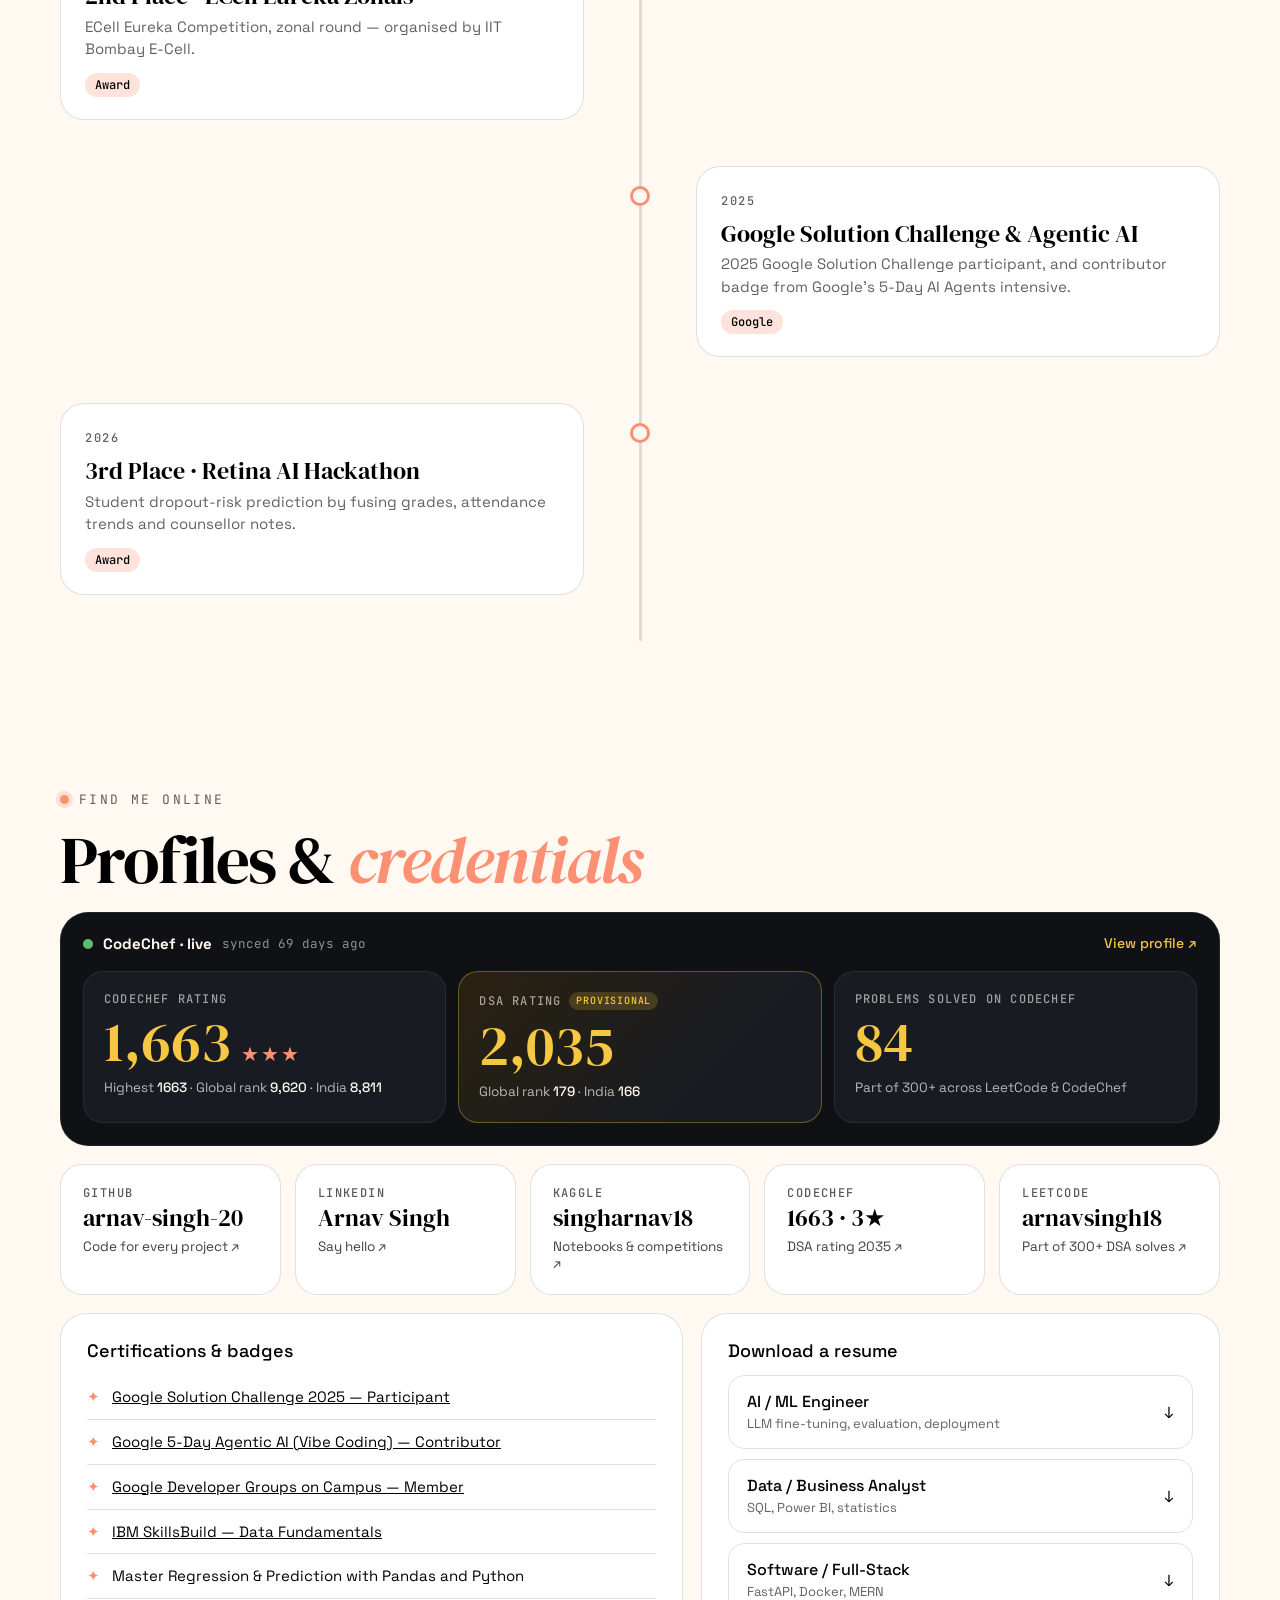
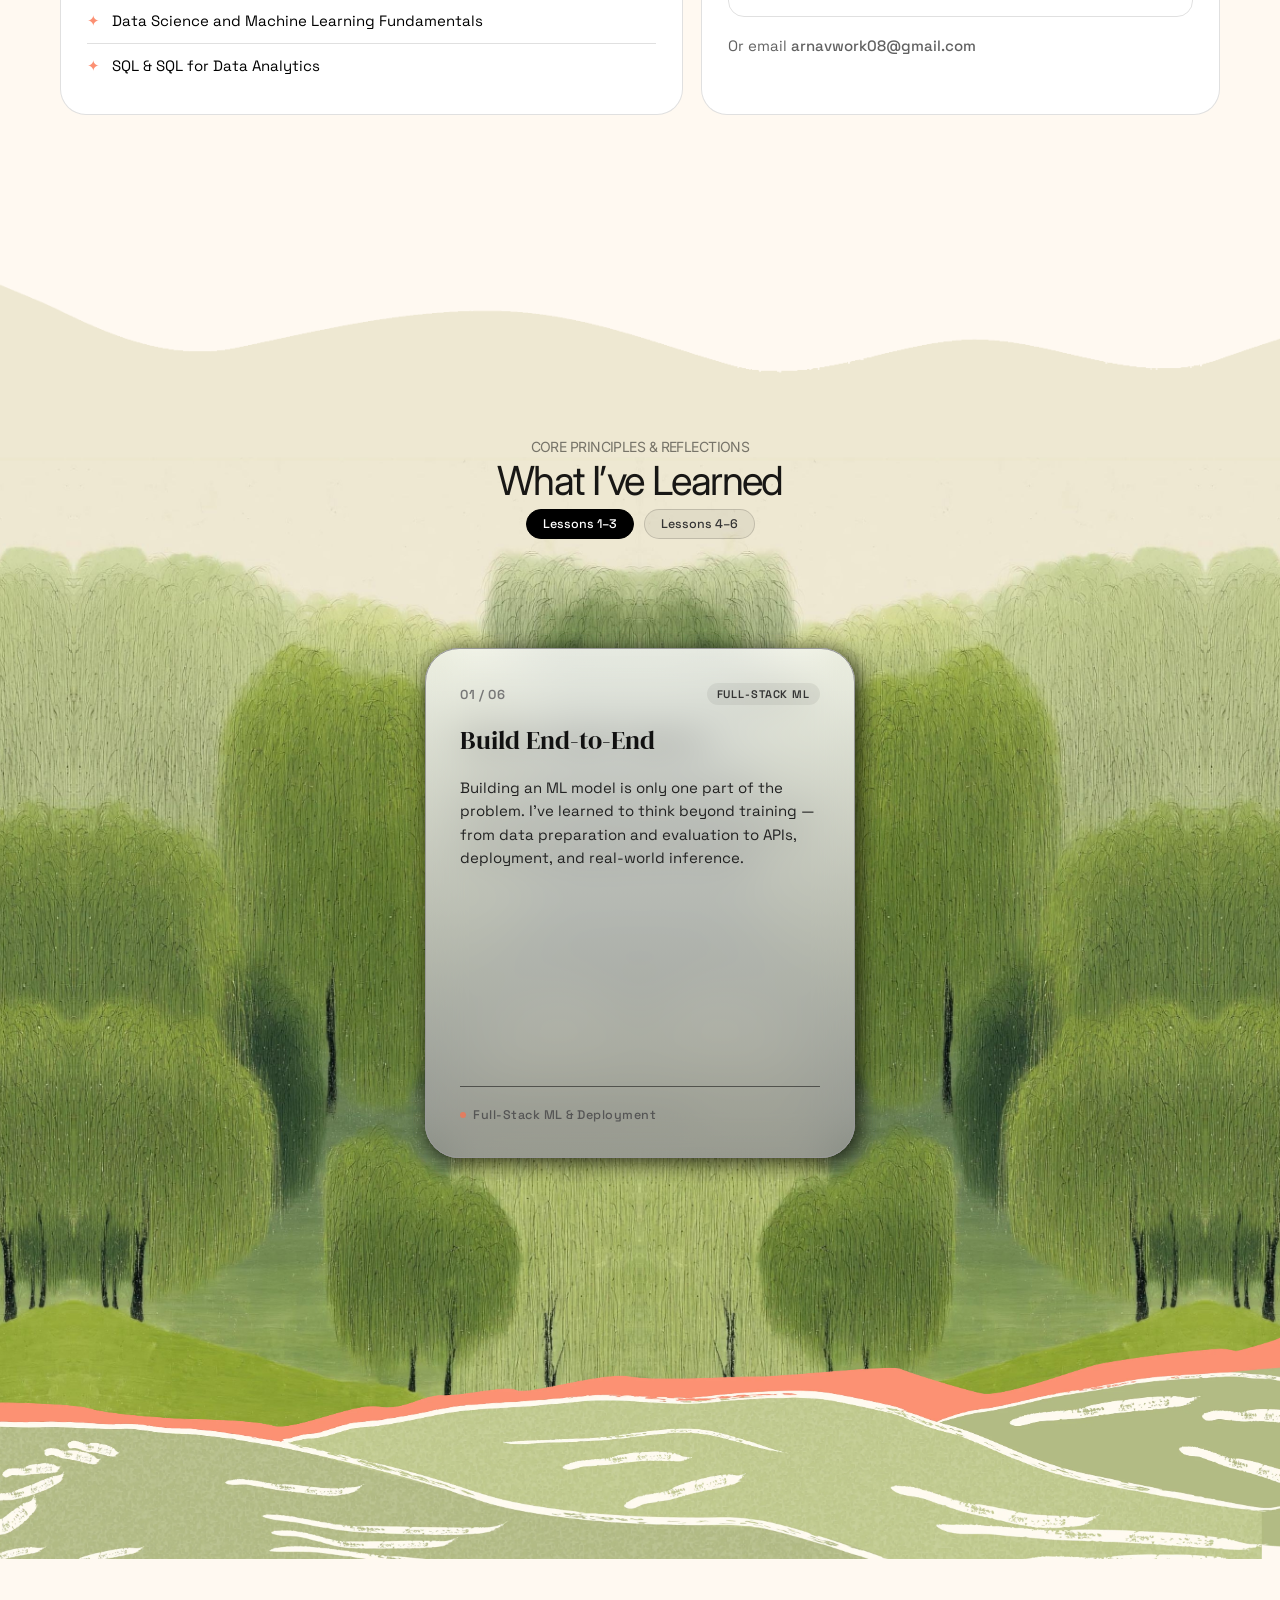
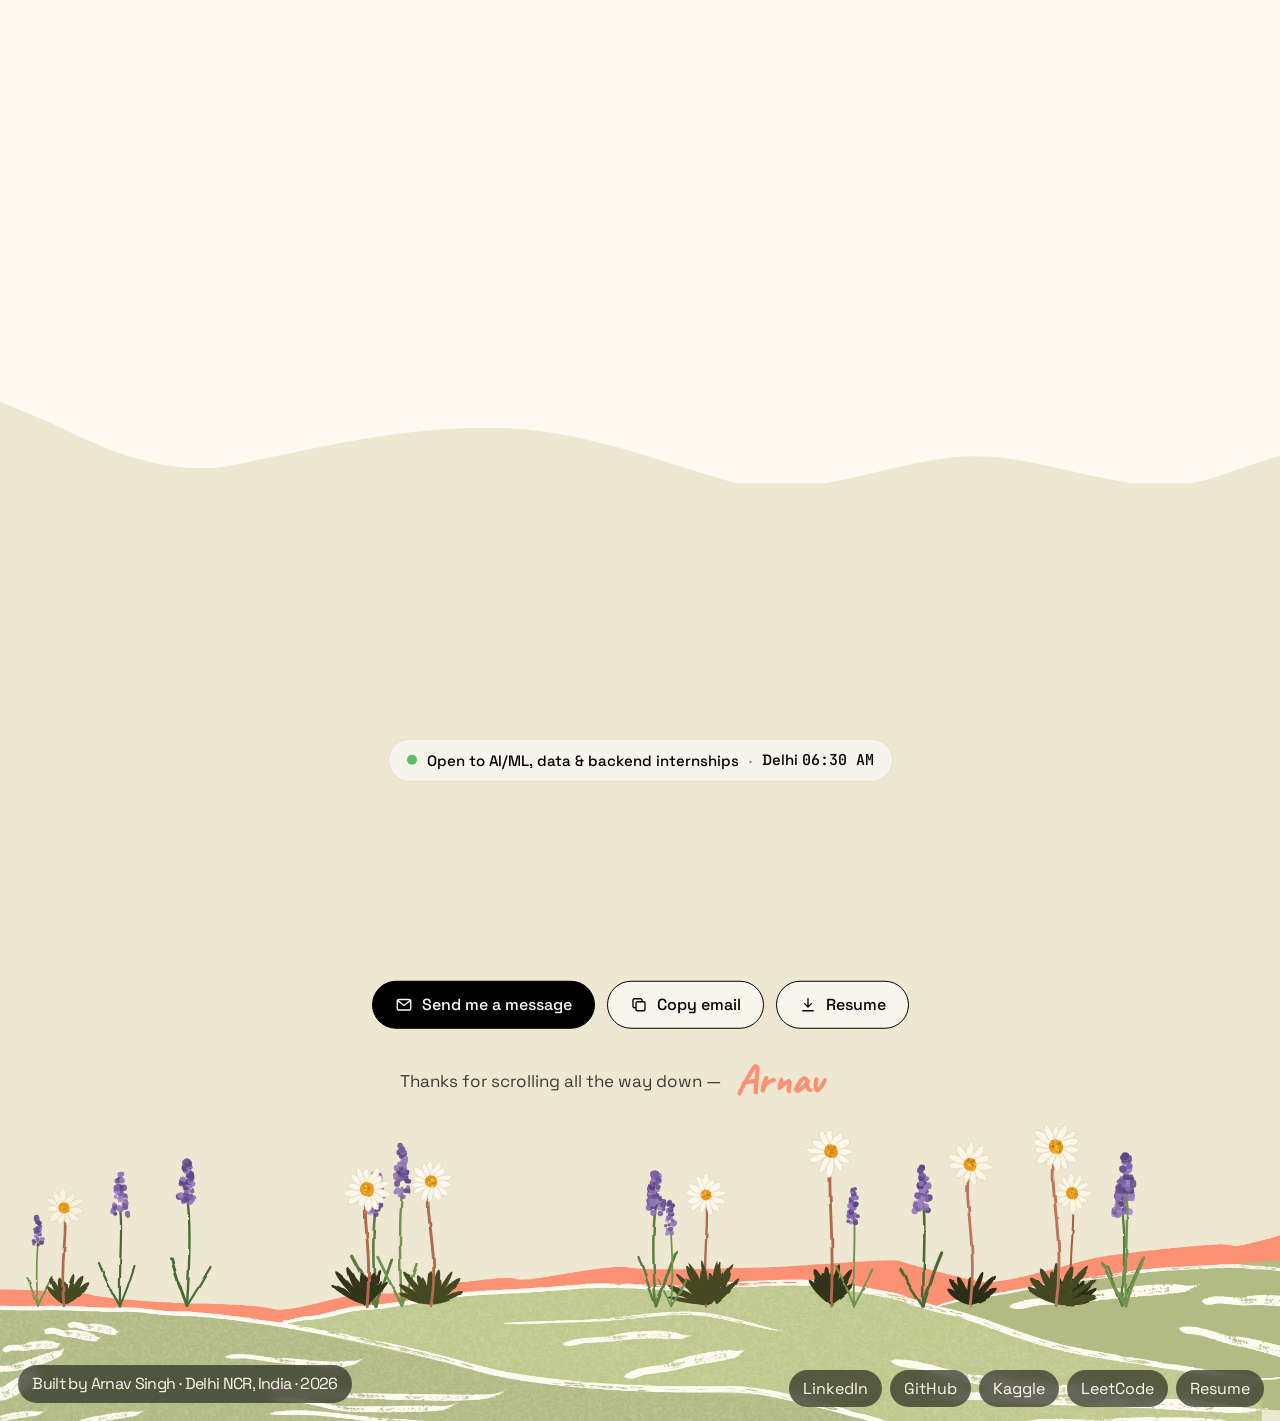
==== commit 960e00cf: "Add FIFA World Cup 2026 Prediction Model project - New case study: Elo ratings + Monte Carlo bracket" ====
--- a/index.html
+++ b/index.html
@@ -51,7 +51,7 @@
       /* every project page is /work/<slug> → token '#p-<slug>'. The old
          template case-study paths redirect to the matching project. */
       var SLUGS = ['fraud-detection','fake-id-screening','legalsimplify','churn-cohort',
-                   'legal-query-classifier','shiptrack','powerbi-sales'];
+                   'legal-query-classifier','shiptrack','powerbi-sales','fifa-2026'];
       var LEGACY = { hatcha: 'legalsimplify', fireflut: 'fake-id-screening',
                      existence: 'churn-cohort', jumpable: 'fraud-detection' };
       var P2H = { '/about': '#about', '/playground': '#playground' };
@@ -3262,20 +3262,20 @@
       </div>
     </div>
 
-    <p class="ax-more-link reveal"><a class="ax-link" href="#projects">Explore all 7 projects &darr;</a></p>
+    <p class="ax-more-link reveal"><a class="ax-link" href="#projects">Explore all 8 projects &darr;</a></p>
 
     <!-- ════ ARNAV · IMPACT IN NUMBERS ════ -->
     <section class="ax-sec" id="impact" aria-labelledby="impact-h">
       <p class="ax-eyebrow ax-in">Impact in numbers</p>
       <h2 class="ax-h2 ax-in" id="impact-h">Results you can <i>measure</i></h2>
-      <p class="ax-sub ax-in">Every project ends with a number that matters to someone &mdash; money saved, memory freed, or a decision made. Here are a few.</p>
+      <p class="ax-sub ax-in">Every project ends with a number that matters to someone &mdash; money saved, memory freed, a match called or a decision made. Here are a few.</p>
       <div class="ax-impact-grid">
         <div class="ax-stat ax-in" style="--i:0"><span class="ax-count" data-v="0.9752" data-d="4">0.9752</span><span class="ax-stat-k">AUC-PR on fraud detection</span><span class="ax-stat-d">How well the model finds rare fraud (1.0 is perfect) in 284K transactions where fraud is under 1%.</span></div>
         <div class="ax-stat ax-in" style="--i:1;--c:#f6c740"><span class="ax-count" data-v="5338" data-d="0" data-pre="&pound;">&pound;5,338</span><span class="ax-stat-k">Fraud losses prevented</span><span class="ax-stat-d">Estimated saving vs. having no detector, using a cost-based decision threshold.</span></div>
         <div class="ax-stat ax-in" style="--i:2;--c:#71b7f4"><span class="ax-count" data-v="540" data-d="0" data-suf="K+">540K+</span><span class="ax-stat-k">Transactions analysed</span><span class="ax-stat-d">SQL cohort analysis that found Month 3 as the moment customers leave.</span></div>
         <div class="ax-stat ax-in" style="--i:0;--c:#9fb37a"><span class="ax-count" data-v="75" data-d="0" data-pre="~" data-suf="%">~75%</span><span class="ax-stat-k">Less GPU memory</span><span class="ax-stat-d">Fine-tuning the 7-billion-parameter Mistral-7B with LoRA and 4-bit quantisation.</span></div>
         <div class="ax-stat ax-in" style="--i:1"><span class="ax-count" data-v="300" data-d="0" data-suf="+">300+</span><span class="ax-stat-k">DSA problems solved</span><span class="ax-stat-d">On LeetCode and CodeChef &mdash; CodeChef rating <b data-cc="codechef.rating">1663</b> (<span data-cc="codechef.stars">3</span>&#9733;), DSA rating <b data-cc="dsa.rating">2035</b>.</span></div>
-        <div class="ax-stat ax-in" style="--i:2;--c:#f6c740"><span class="ax-count" data-v="8.45" data-d="2">8.45</span><span class="ax-stat-k">CGPA &middot; B.Tech CE</span><span class="ax-stat-d">ABES Engineering College (AKTU), class of 2027.</span></div>
+        <div class="ax-stat ax-in" style="--i:2;--c:#9fb37a"><span class="ax-count" data-v="80" data-d="0" data-suf="%">80%</span><span class="ax-stat-k">World Cup calls correct</span><span class="ax-stat-d">4 of 5 knockout matches predicted before kick-off by my Elo + Monte Carlo model &mdash; misses published too.</span></div>
       </div>
     </section>
 
@@ -3679,7 +3679,7 @@
         <!-- blog / technical focus (node 342:5315) -->
         <div class="ff-card b1 pos-cb ff-blog">
           <div class="ff-blog-img"><img loading="lazy" decoding="async" src="assets/arnav/pipeline.svg" alt="Data, model, evaluate, explain, ship — the end-to-end ML pipeline"></div>
-          <p class="ff-blog-title">How I build ML systems, from notebook to production</p>
+          <p class="ff-blog-title">How I build ML systems, end to end</p>
           <div class="ff-blog-foot">
             <span class="rl">See the process</span>
             <span class="rl-icon" aria-hidden="true"></span>
@@ -3689,19 +3689,19 @@
 
         <!-- deployed ml model (node 342:5417) -->
         <div class="ff-card pos-rb ff-starry">
-          <div class="ff-media"><div class="ax-tile-art" data-ax-tile="fraud" role="img" aria-label="Fraud detection model illustration"></div></div>
+          <div class="ff-media"><div class="ax-tile-art" data-ax-tile="fifa" role="img" aria-label="World Cup prediction model illustration"></div></div>
           <div class="ff-starry-panel">
             <span class="k">Live ML Deployment</span>
-            <span class="t">Credit Card Fraud Detection API</span>
+            <span class="t">FIFA 2026 Prediction Model</span>
             <div class="ff-starry-row">
-              <div class="ff-avatars"><span class="plus">FastAPI &middot; Docker &middot; Render</span></div>
+              <div class="ff-avatars"><span class="plus">4/5 calls &middot; Elo &middot; Monte Carlo</span></div>
               <button class="ff-play-btn" type="button">
                 <span>LIVE</span>
                 <img loading="lazy" decoding="async" class="pl-icon" src="assets/about-starry-extlink.svg" width="20" height="20" alt="" aria-hidden="true">
               </button>
             </div>
           </div>
-          <a class="ff-starry-link" href="https://fraud-detection-model-wvtj.onrender.com/docs" target="_blank" rel="noopener noreferrer" aria-label="Open the live Credit Card Fraud Detection API"></a>
+          <a class="ff-starry-link" href="https://fifa2026-prediction-model.onrender.com/" target="_blank" rel="noopener noreferrer" aria-label="Open the live FIFA 2026 Prediction Model"></a>
         </div>
 
       </div>
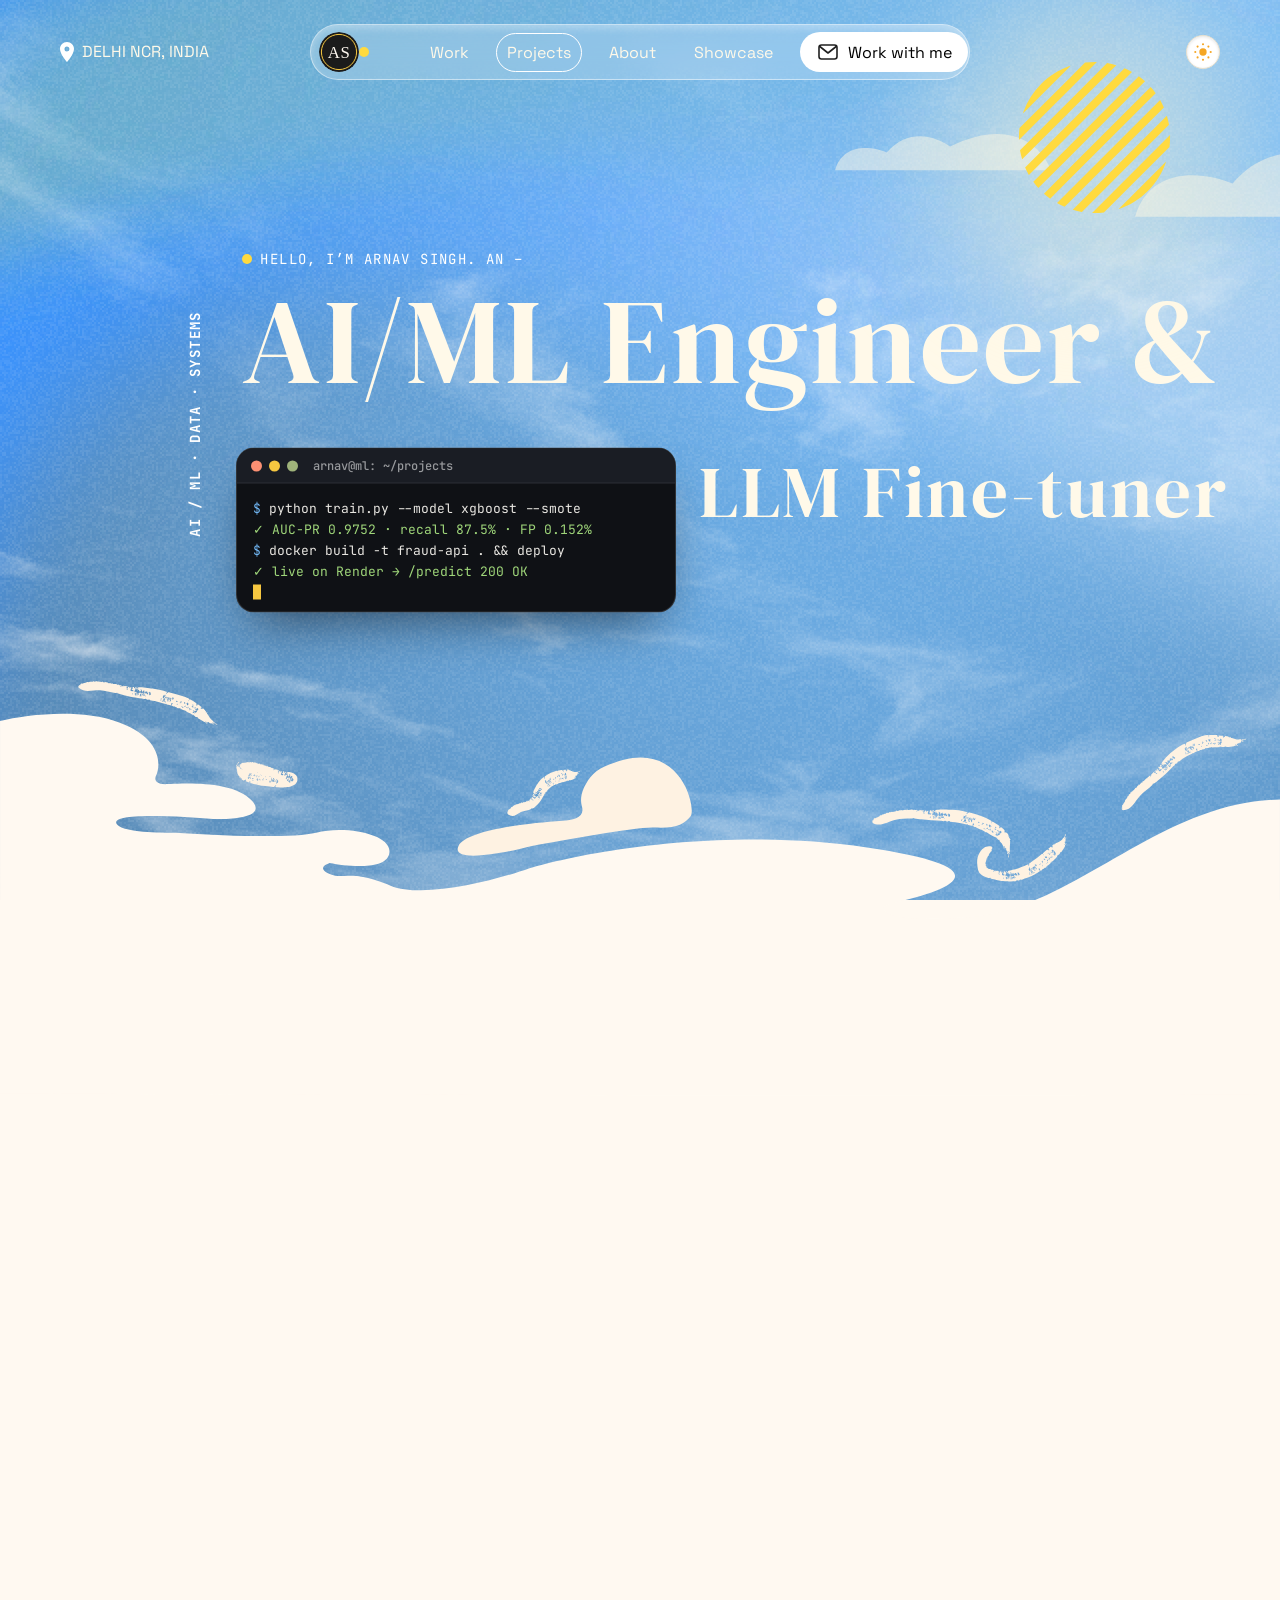
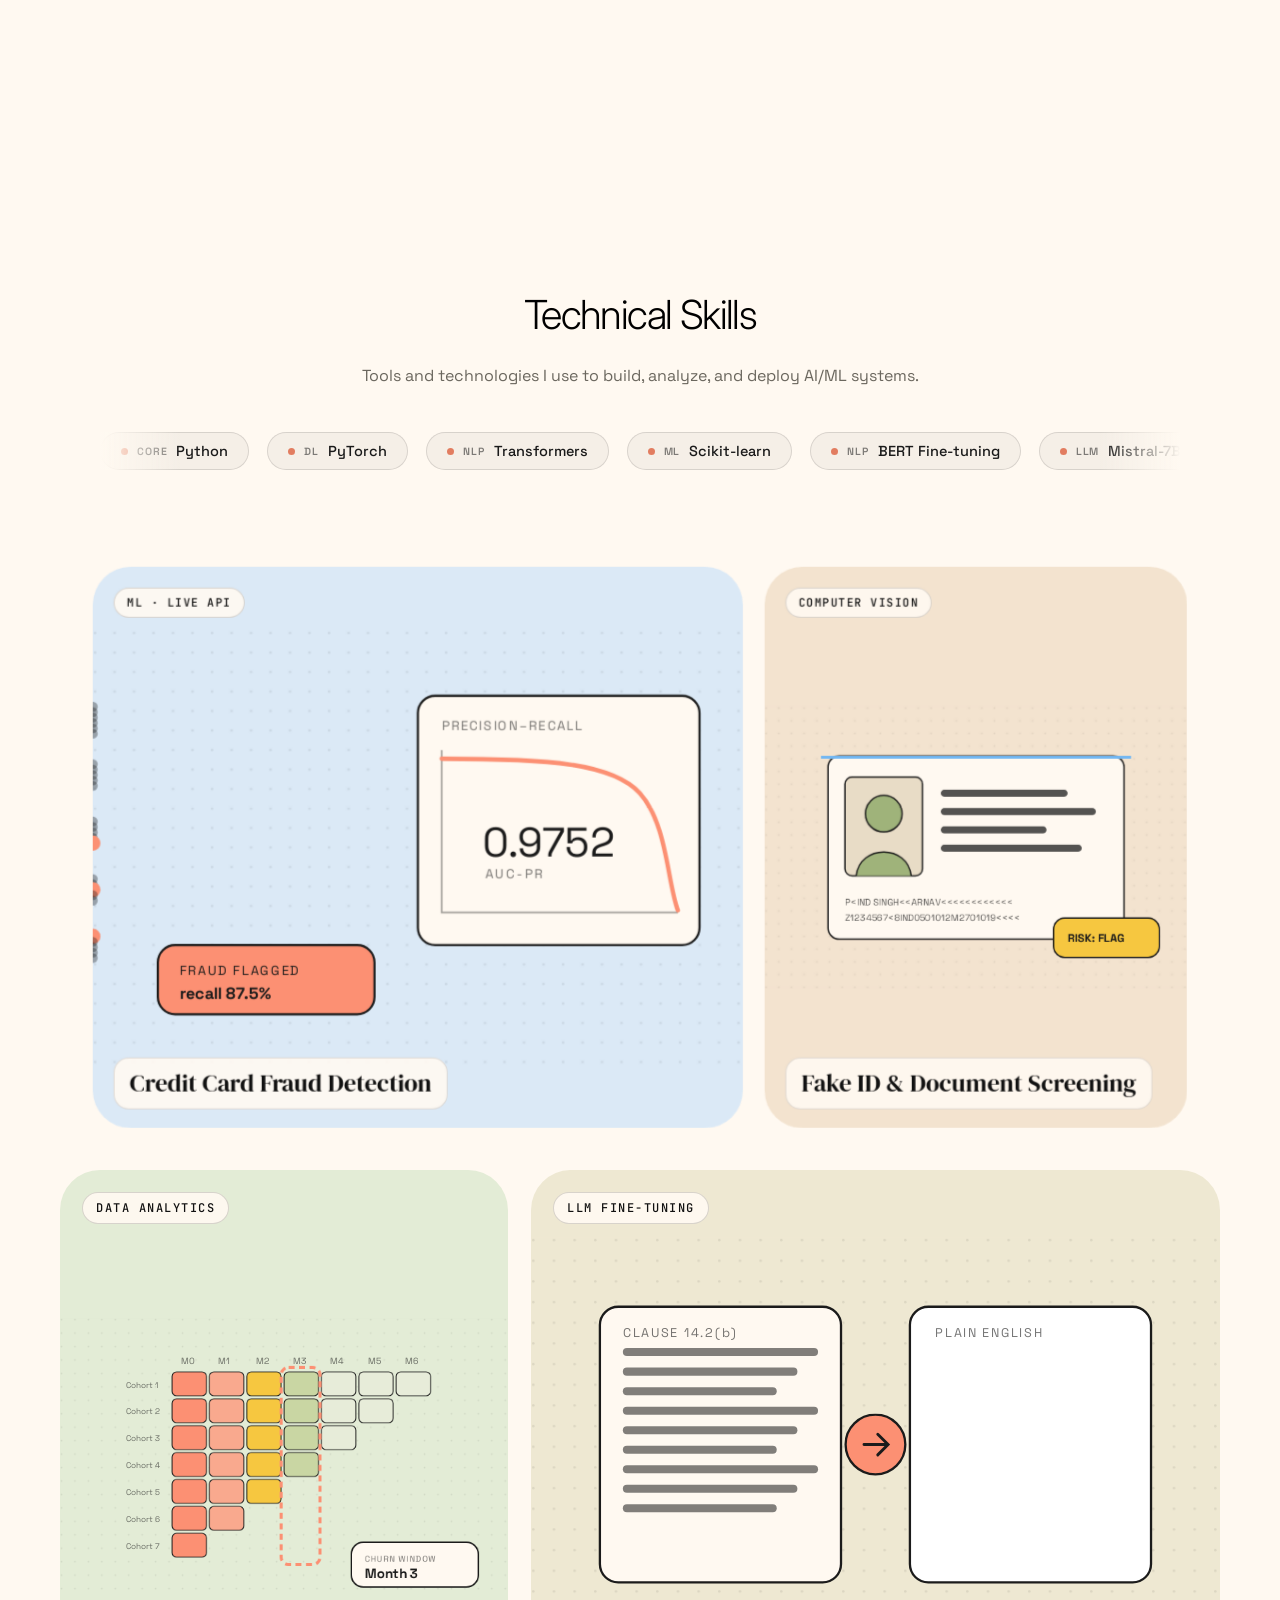
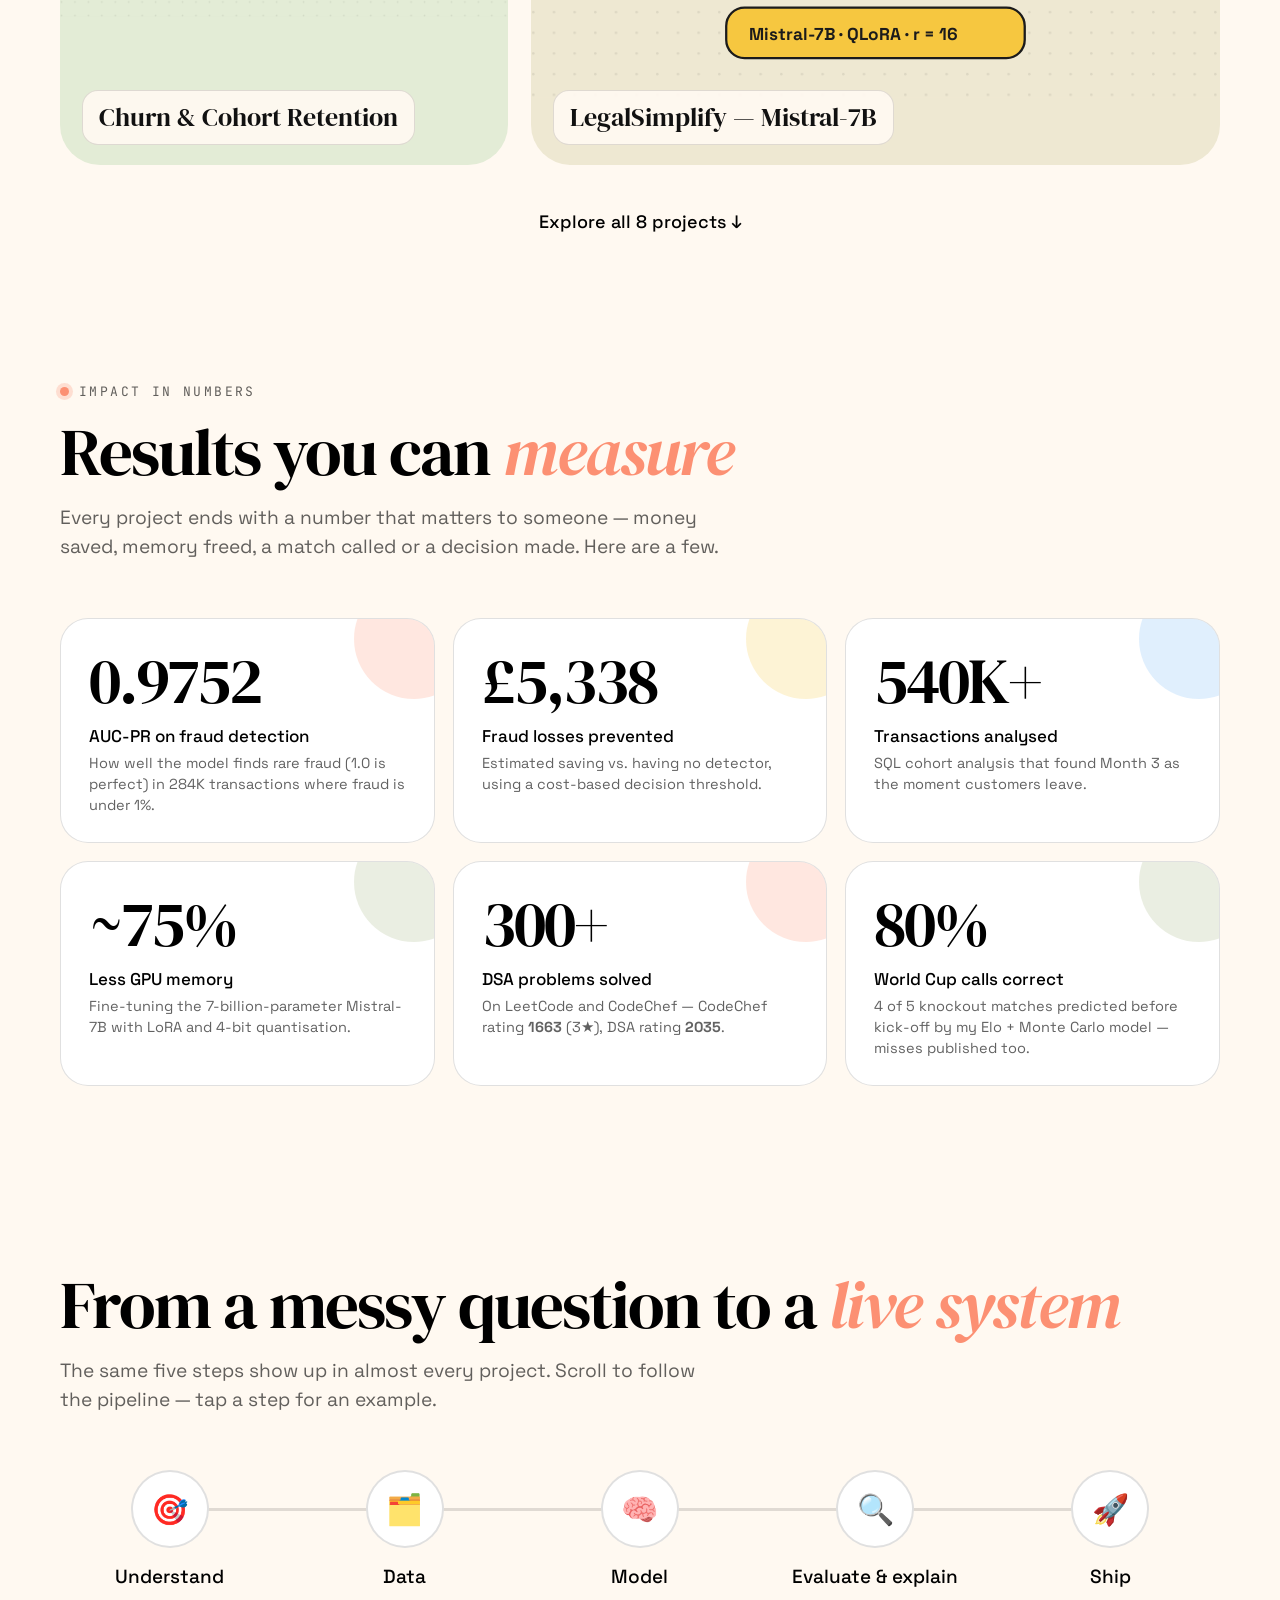
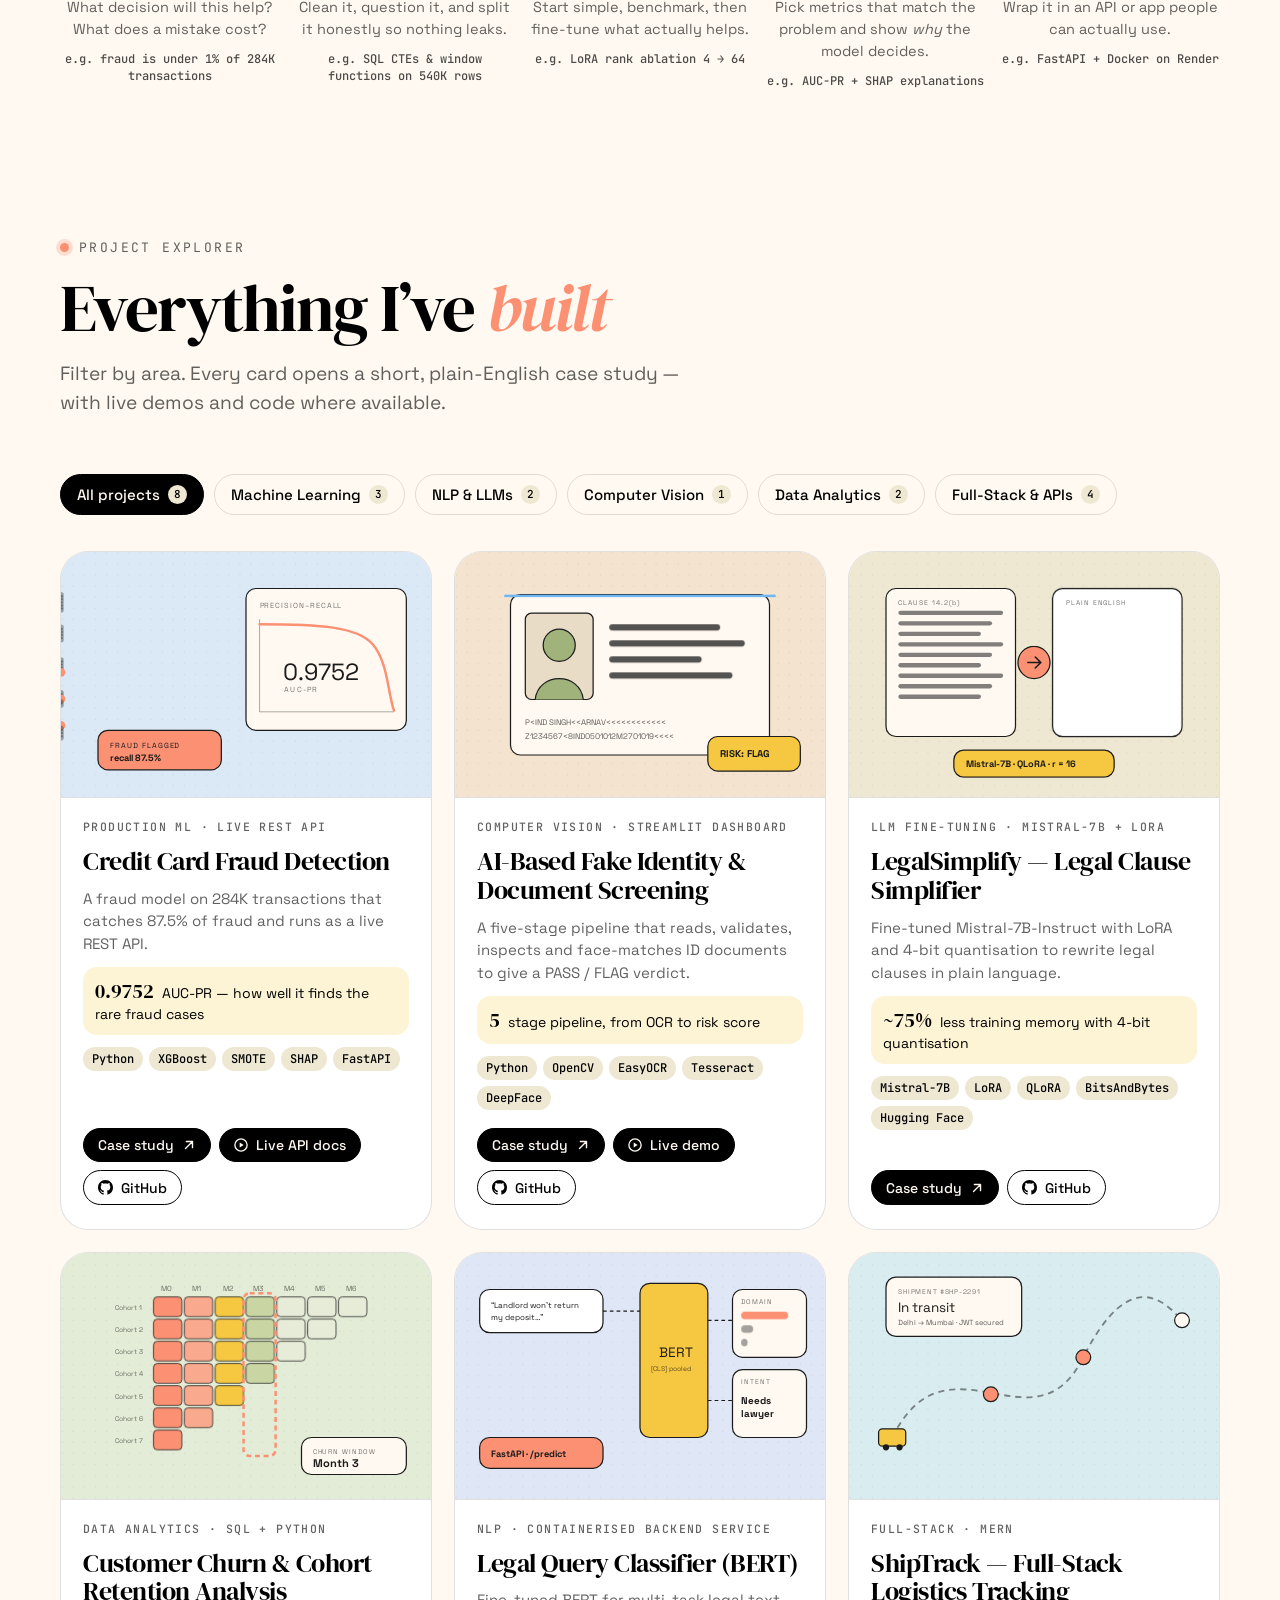
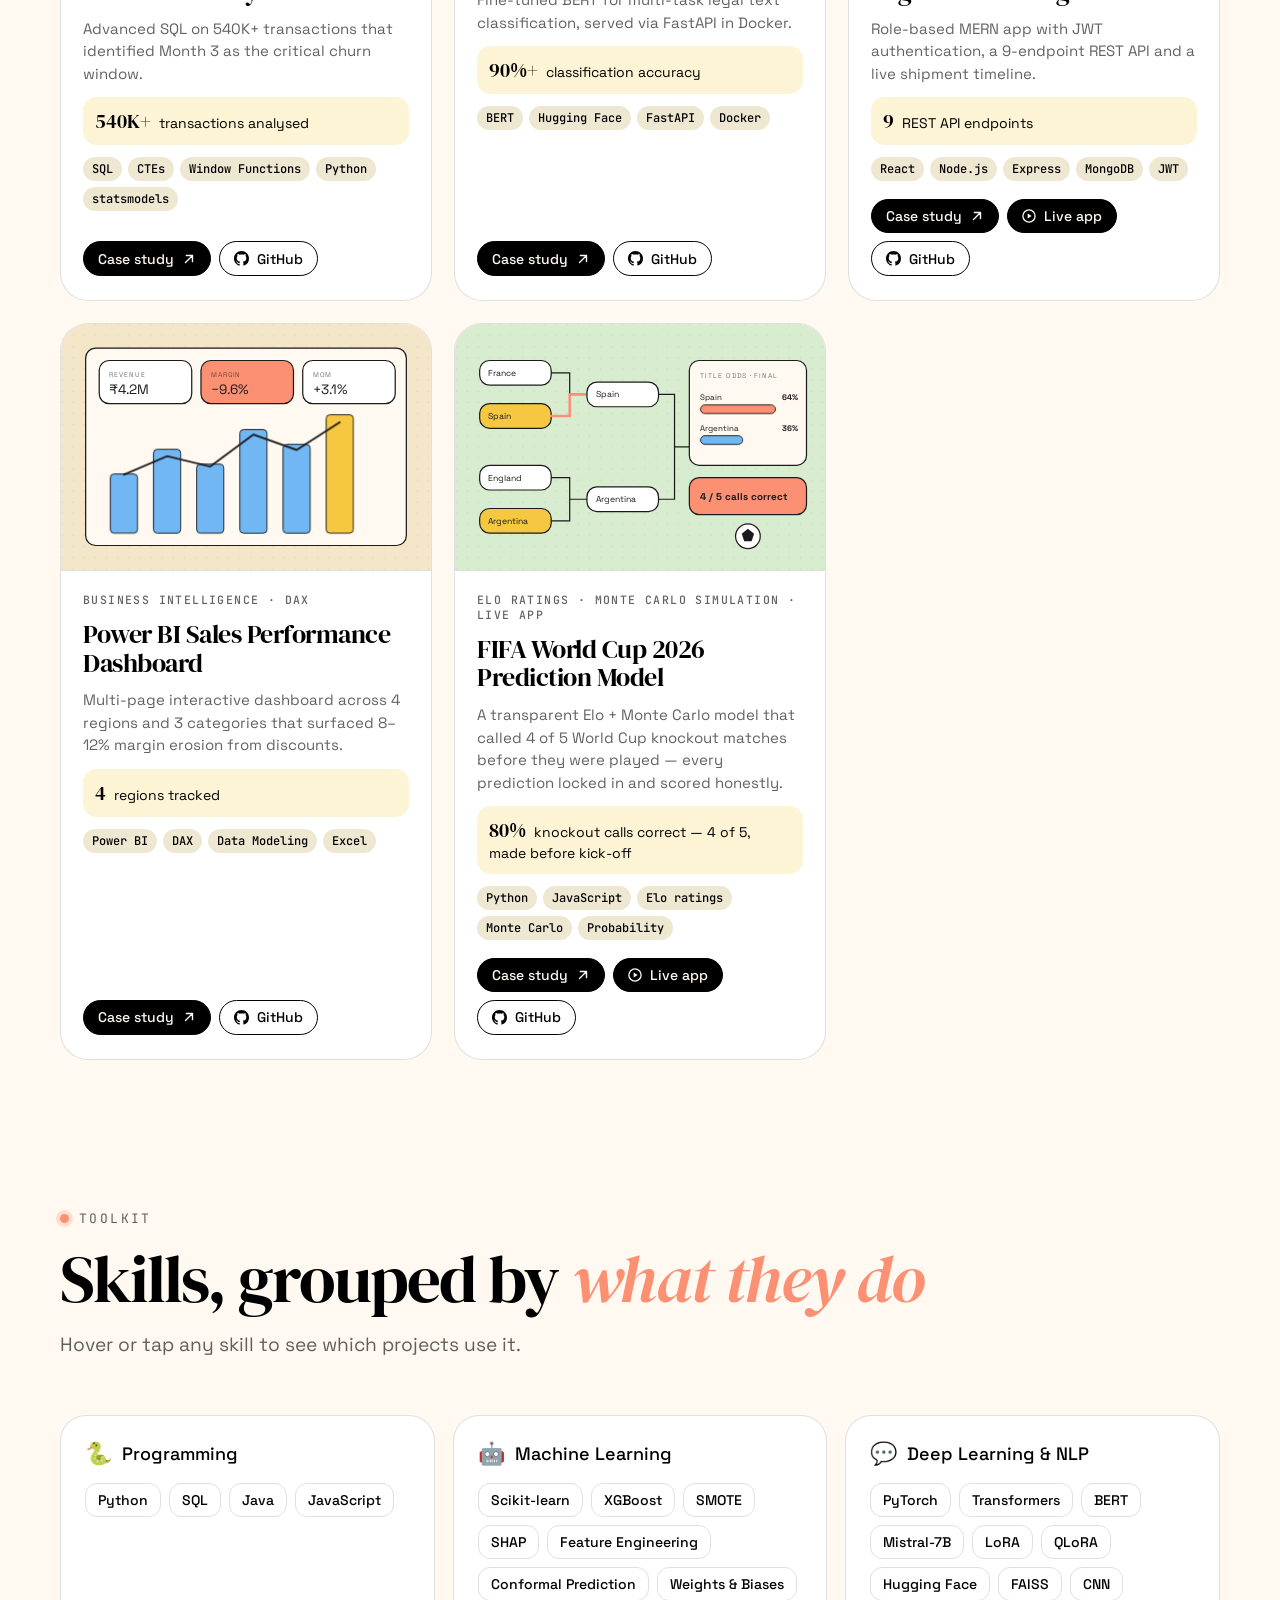
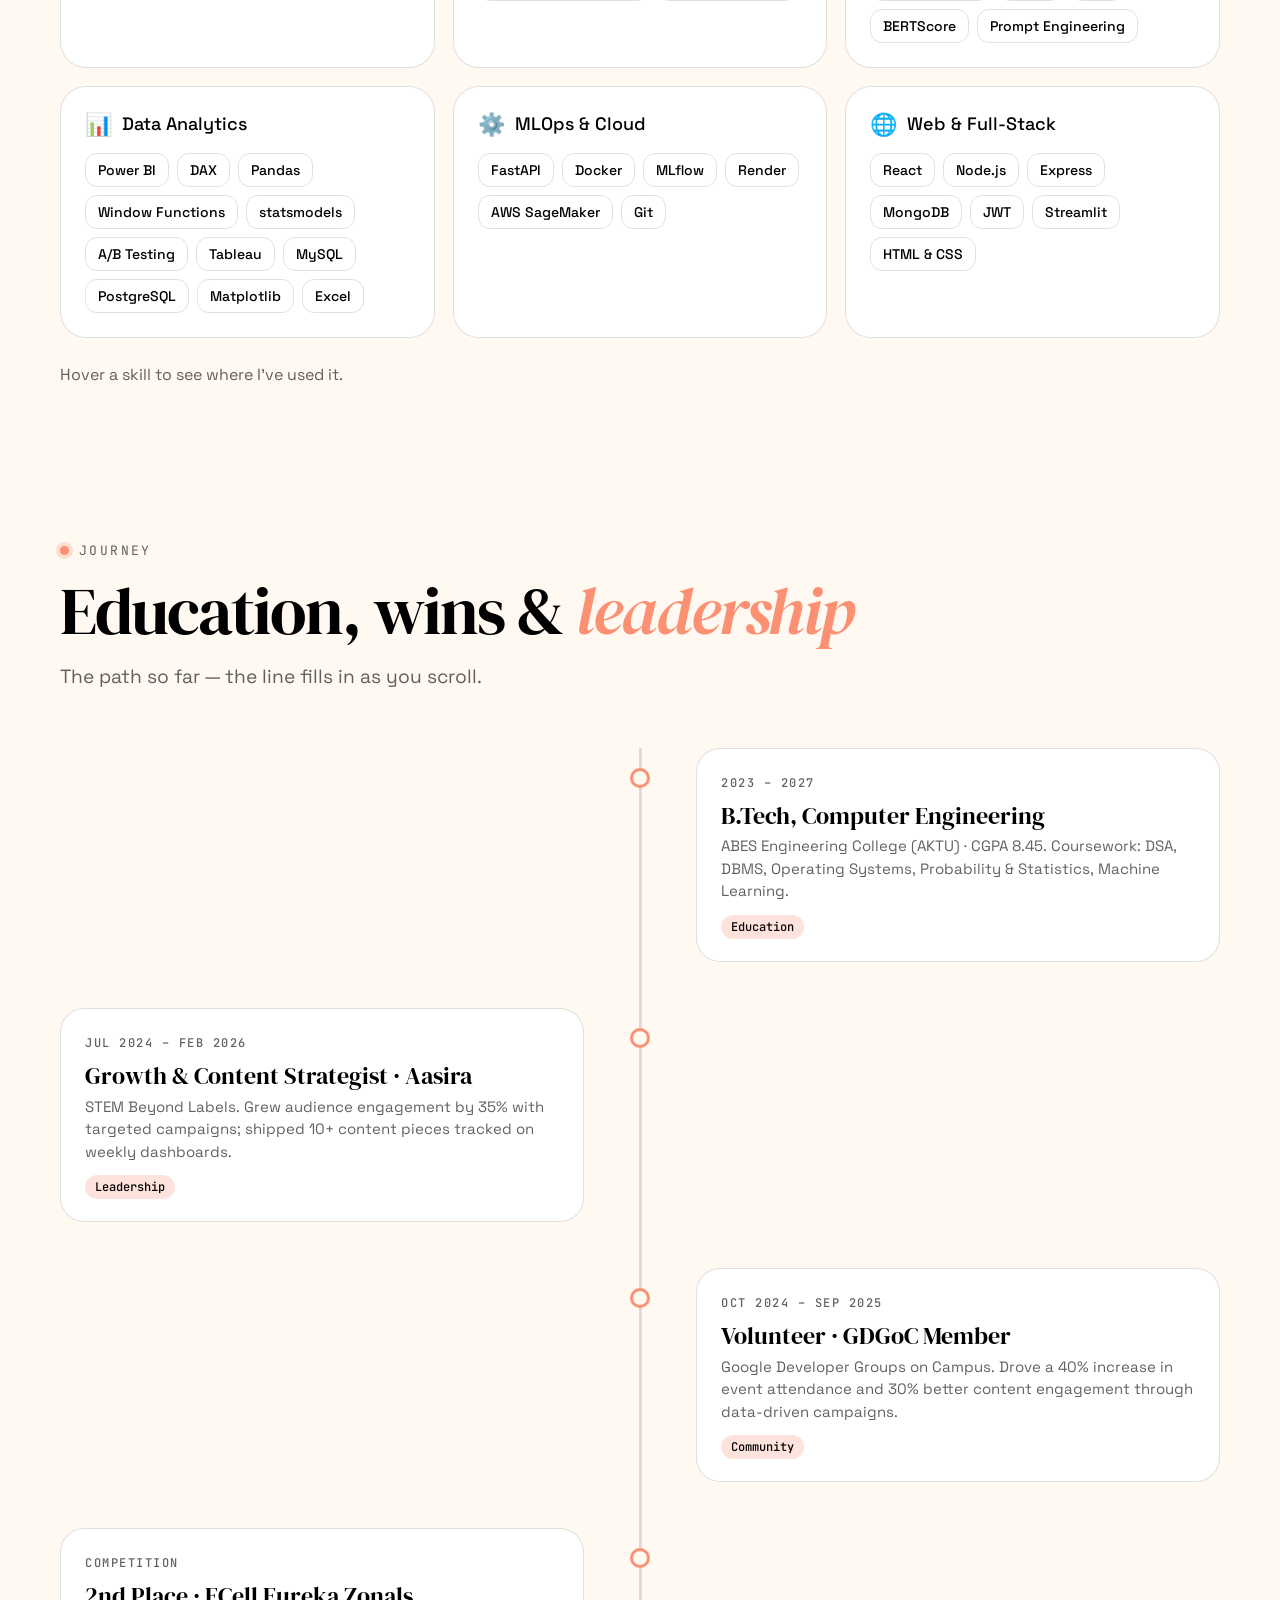
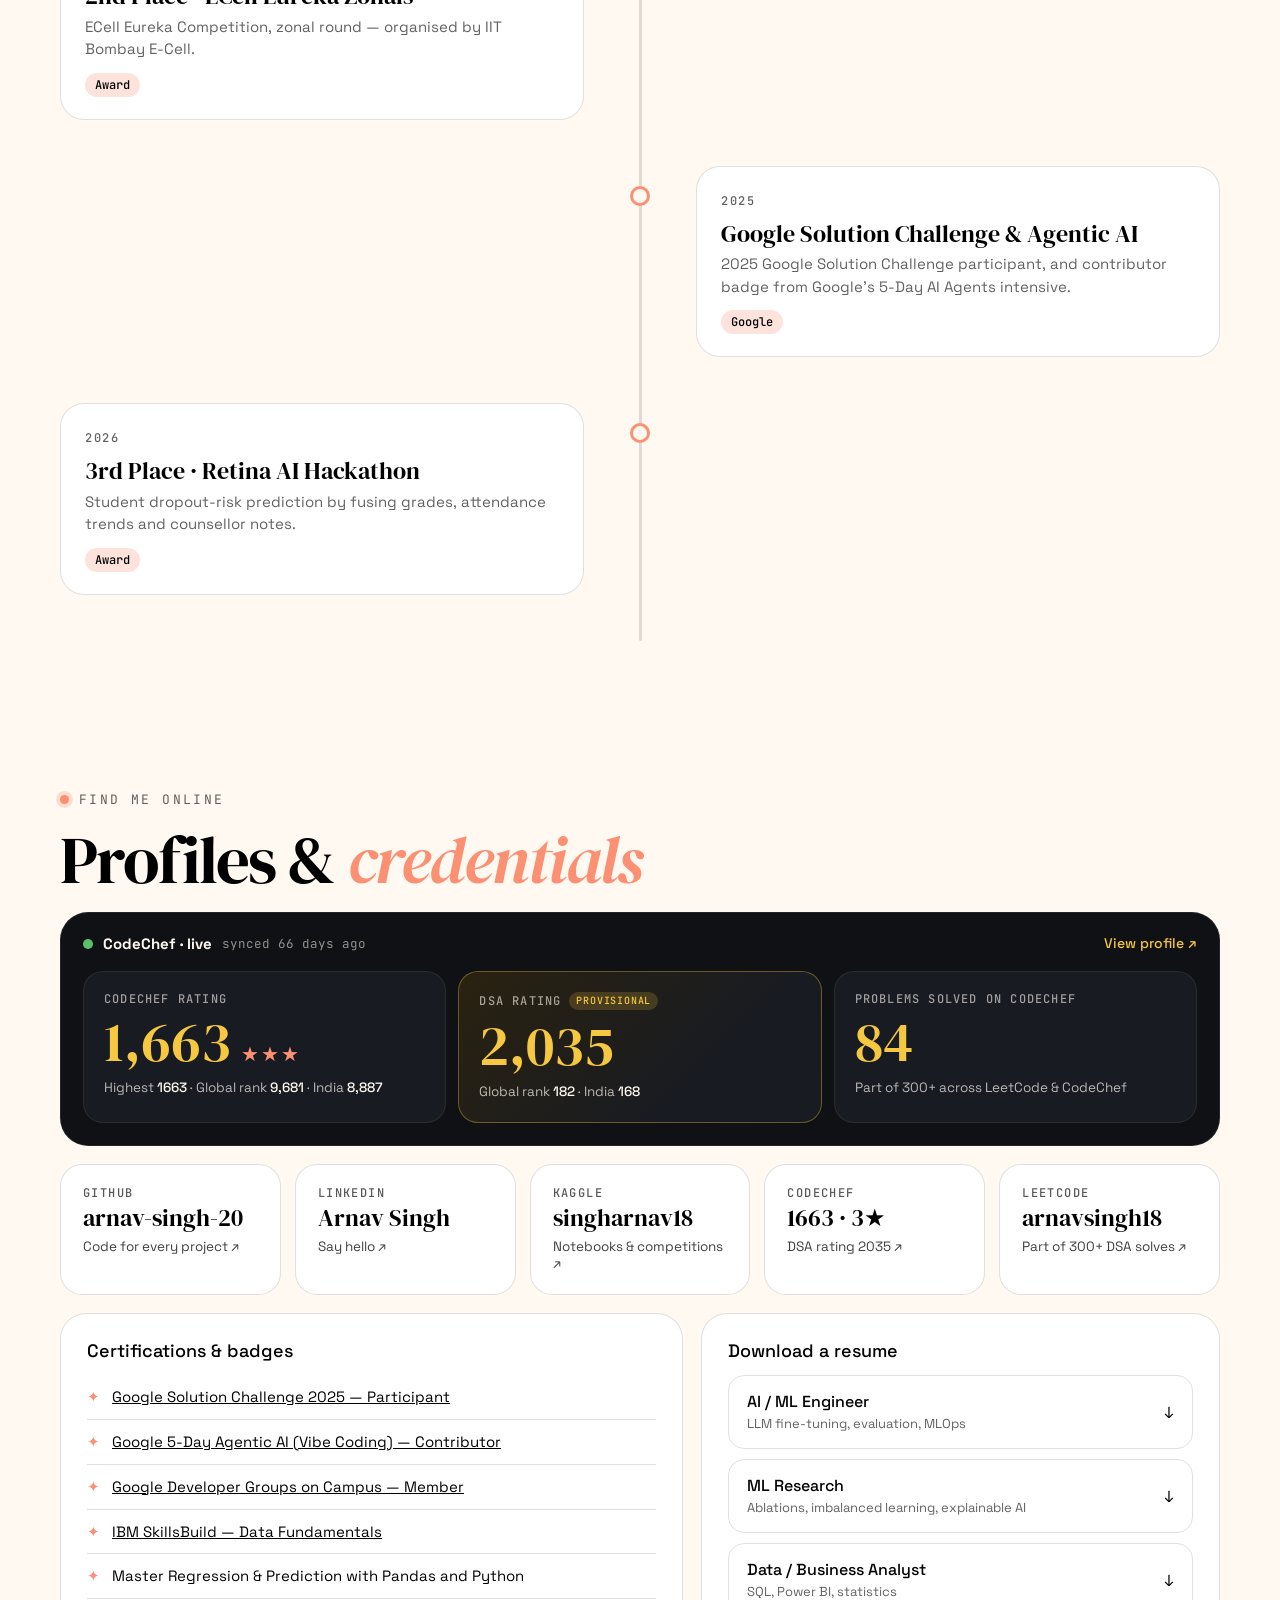
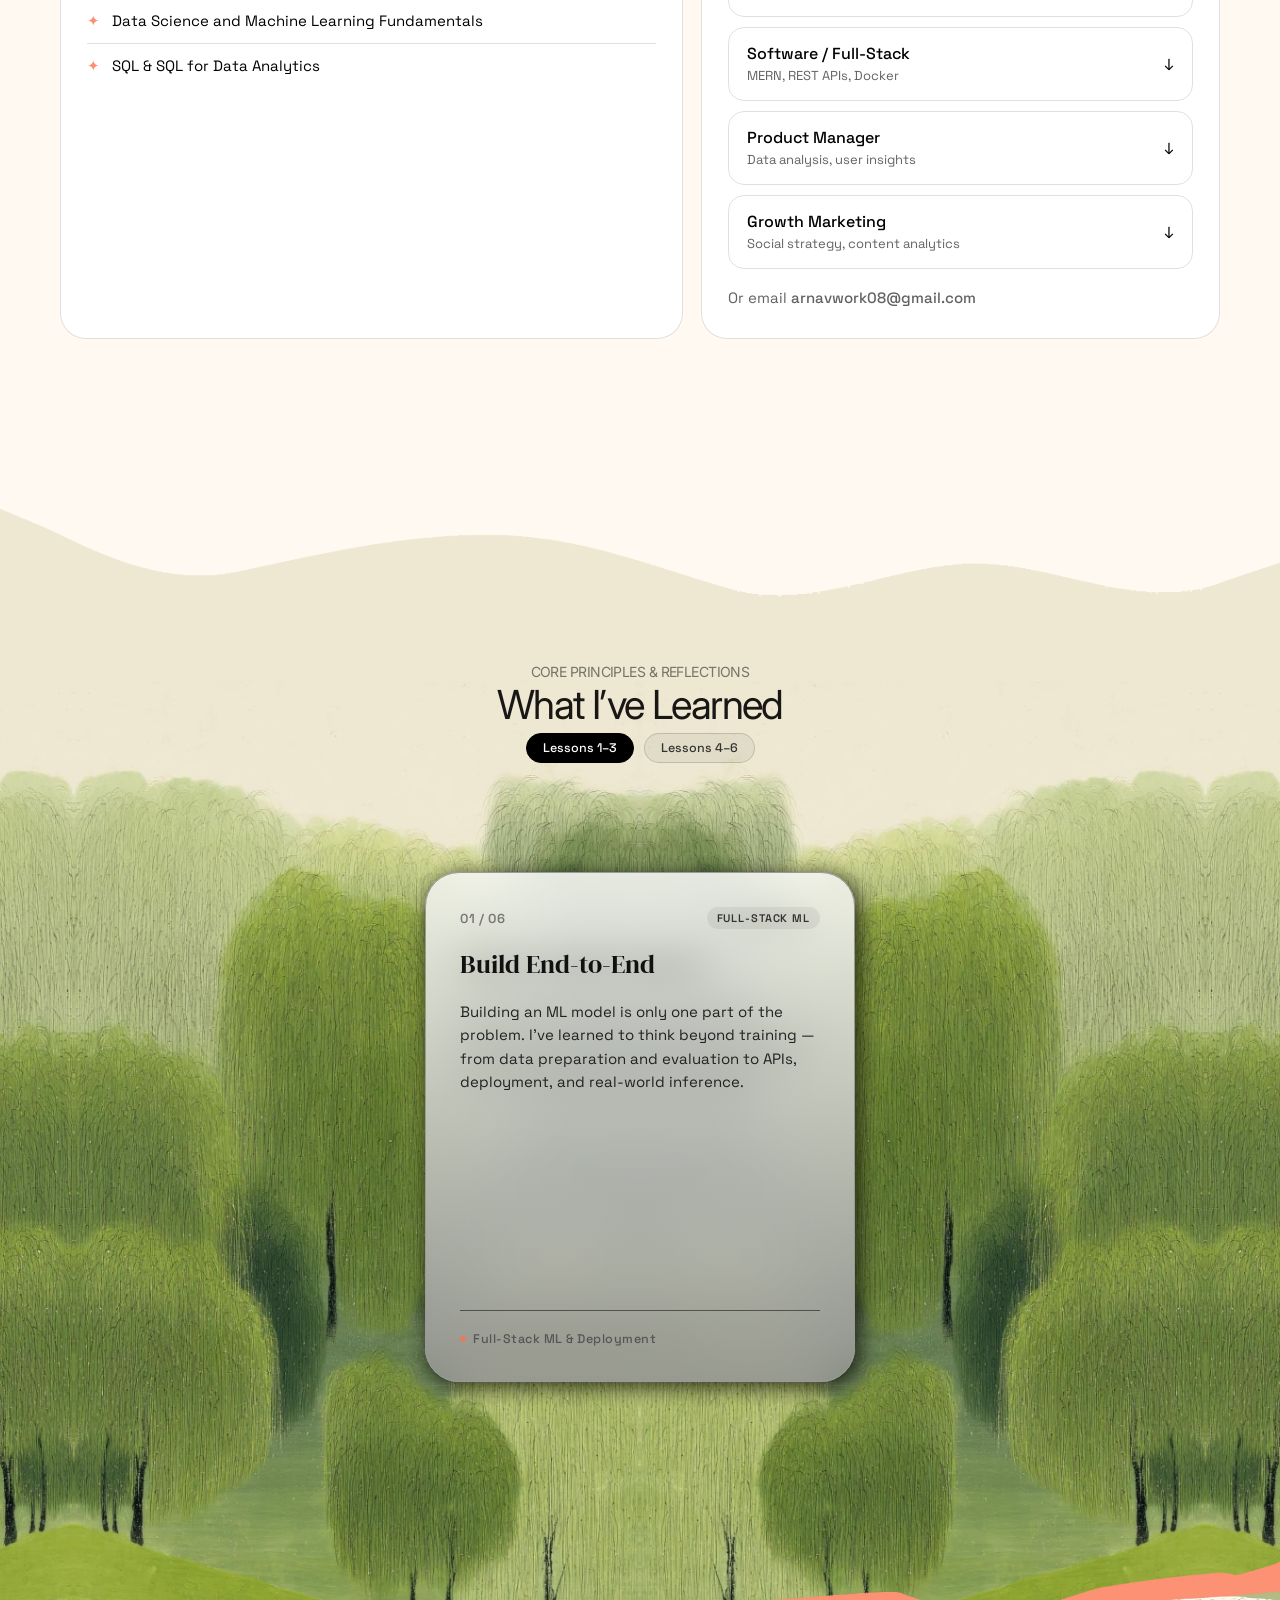
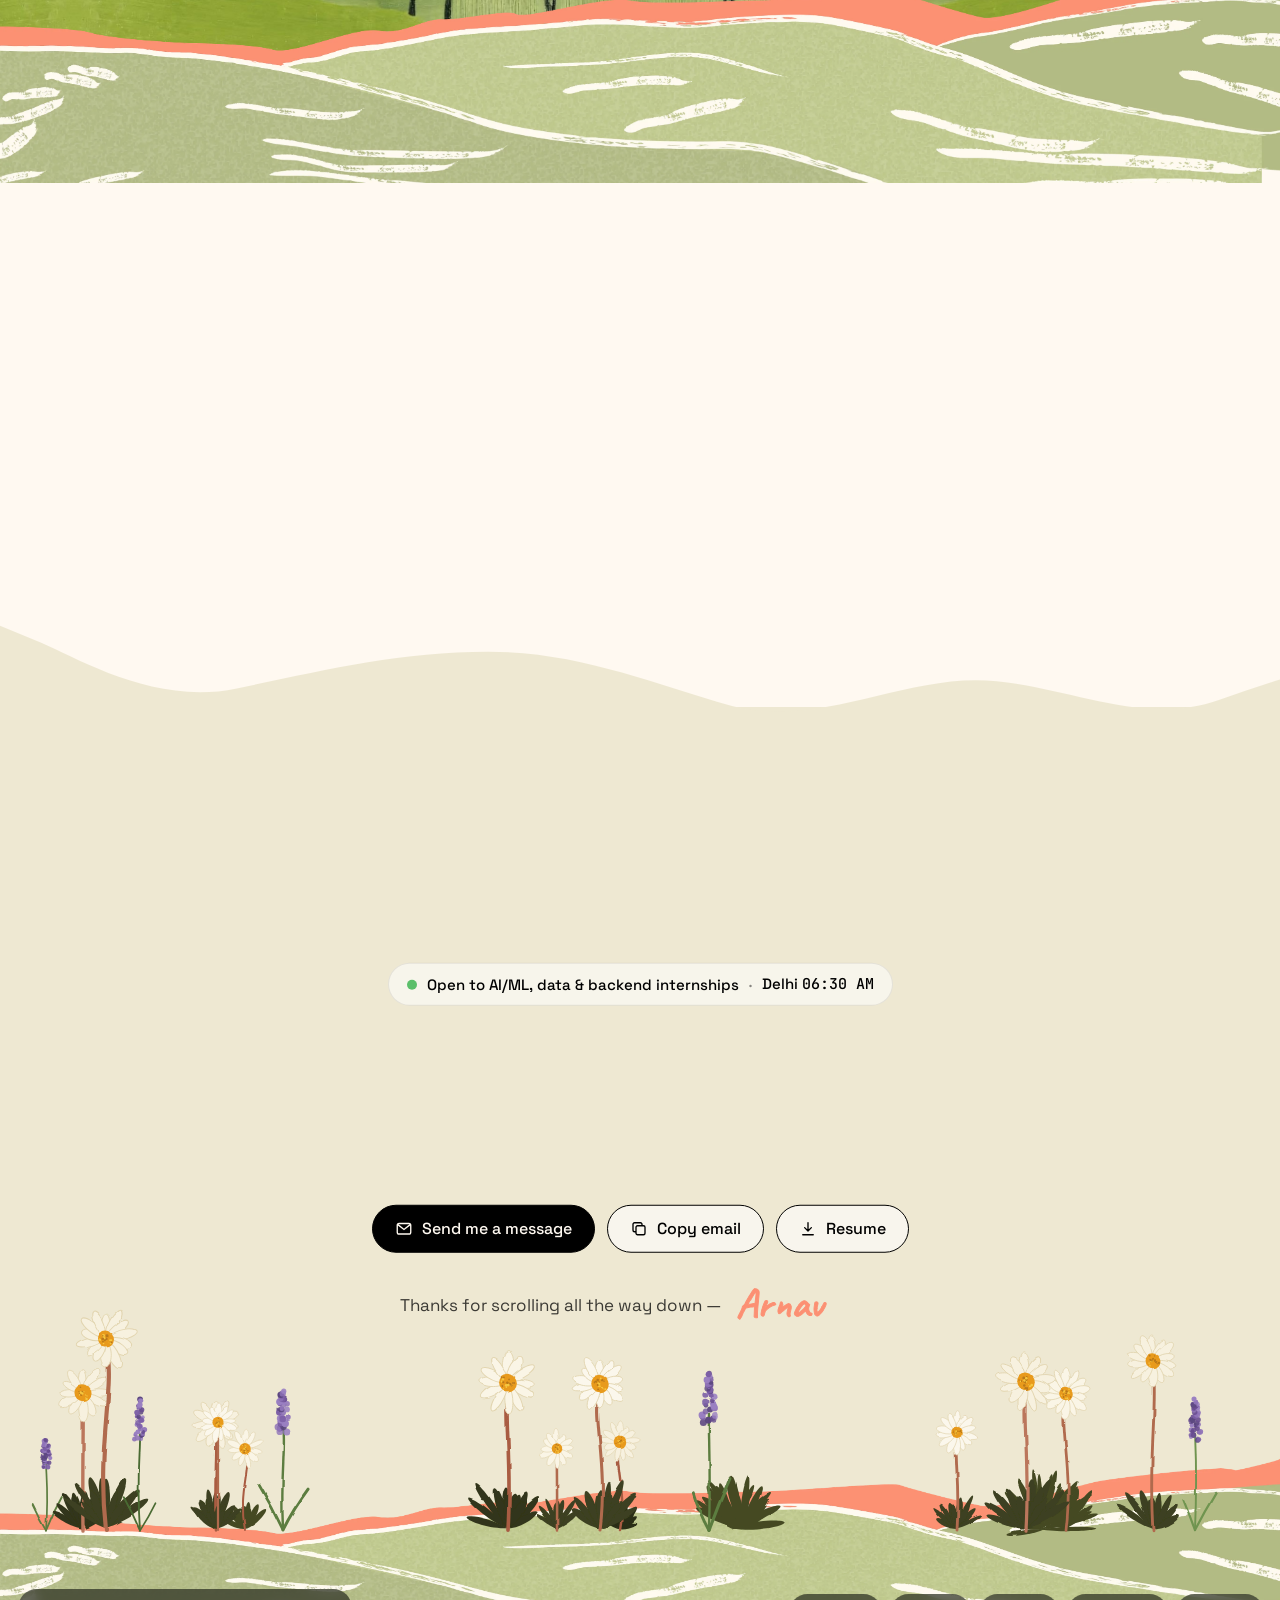
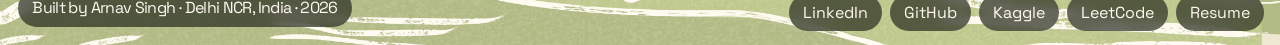
==== commit 60373ef4: "Update resumes: six role-specific versions - ML Engineer, Research, Data Analyst, Full-Stack, Produc" ====
--- a/index.html
+++ b/index.html
@@ -3384,9 +3384,12 @@
         <div class="ax-panel ax-in" style="--i:1">
           <h3>Download a resume</h3>
           <div class="ax-resumes">
-            <a class="ax-resume" href="/assets/resume/Arnav-Singh-AIML-Resume.pdf" target="_blank" rel="noopener"><span><b>AI / ML Engineer</b><small>LLM fine-tuning, evaluation, deployment</small></span><span aria-hidden="true">&darr;</span></a>
+            <a class="ax-resume" href="/assets/resume/Arnav-Singh-ML-Engineer-Resume.pdf" target="_blank" rel="noopener"><span><b>AI / ML Engineer</b><small>LLM fine-tuning, evaluation, MLOps</small></span><span aria-hidden="true">&darr;</span></a>
+            <a class="ax-resume" href="/assets/resume/Arnav-Singh-Research-Resume.pdf" target="_blank" rel="noopener"><span><b>ML Research</b><small>Ablations, imbalanced learning, explainable AI</small></span><span aria-hidden="true">&darr;</span></a>
             <a class="ax-resume" href="/assets/resume/Arnav-Singh-Data-Analyst-Resume.pdf" target="_blank" rel="noopener"><span><b>Data / Business Analyst</b><small>SQL, Power BI, statistics</small></span><span aria-hidden="true">&darr;</span></a>
-            <a class="ax-resume" href="/assets/resume/Arnav-Singh-FullStack-Resume.pdf" target="_blank" rel="noopener"><span><b>Software / Full-Stack</b><small>FastAPI, Docker, MERN</small></span><span aria-hidden="true">&darr;</span></a>
+            <a class="ax-resume" href="/assets/resume/Arnav-Singh-Full-Stack-Resume.pdf" target="_blank" rel="noopener"><span><b>Software / Full-Stack</b><small>MERN, REST APIs, Docker</small></span><span aria-hidden="true">&darr;</span></a>
+            <a class="ax-resume" href="/assets/resume/Arnav-Singh-Product-Manager-Resume.pdf" target="_blank" rel="noopener"><span><b>Product Manager</b><small>Data analysis, user insights</small></span><span aria-hidden="true">&darr;</span></a>
+            <a class="ax-resume" href="/assets/resume/Arnav-Singh-Growth-Marketing-Resume.pdf" target="_blank" rel="noopener"><span><b>Growth Marketing</b><small>Social strategy, content analytics</small></span><span aria-hidden="true">&darr;</span></a>
           </div>
           <p class="ax-sub" style="margin:18px 0 0;font-size:15px">Or email <a class="ax-link" href="mailto:arnavwork08@gmail.com">arnavwork08@gmail.com</a></p>
         </div>
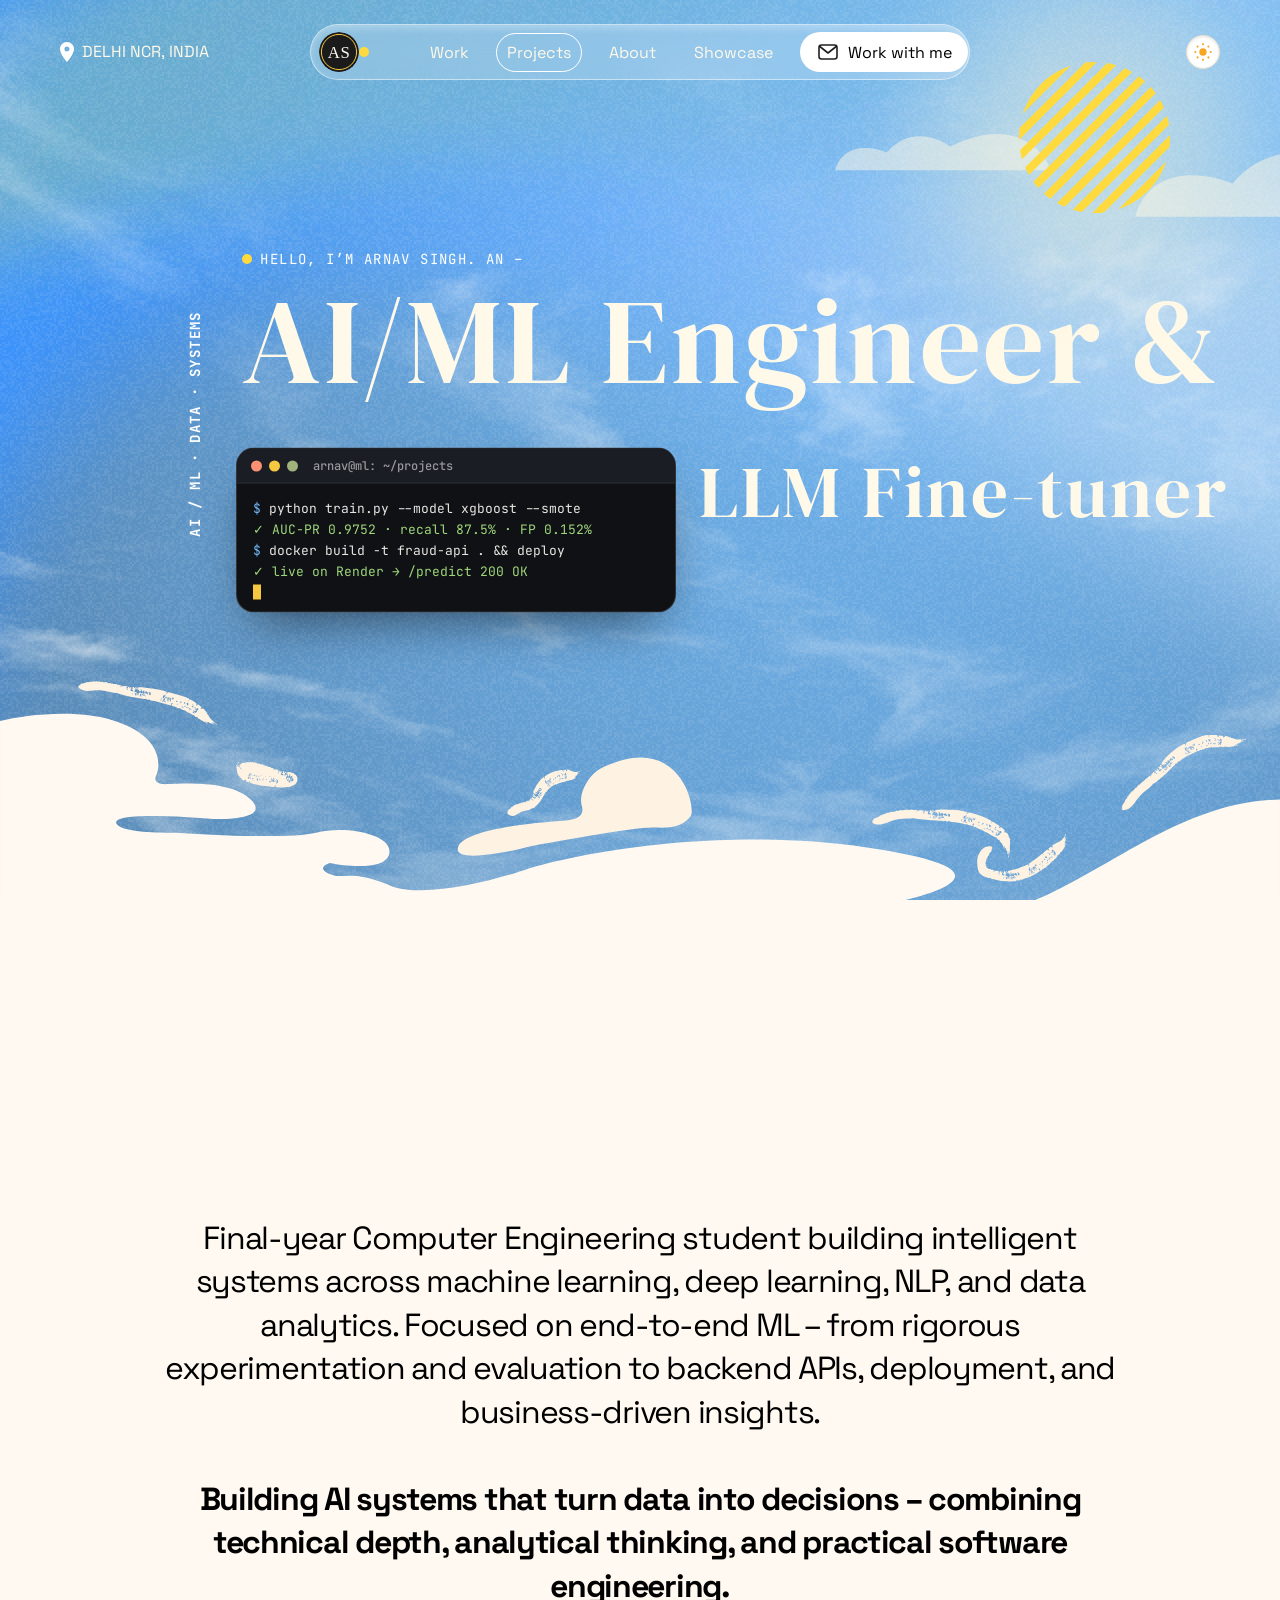
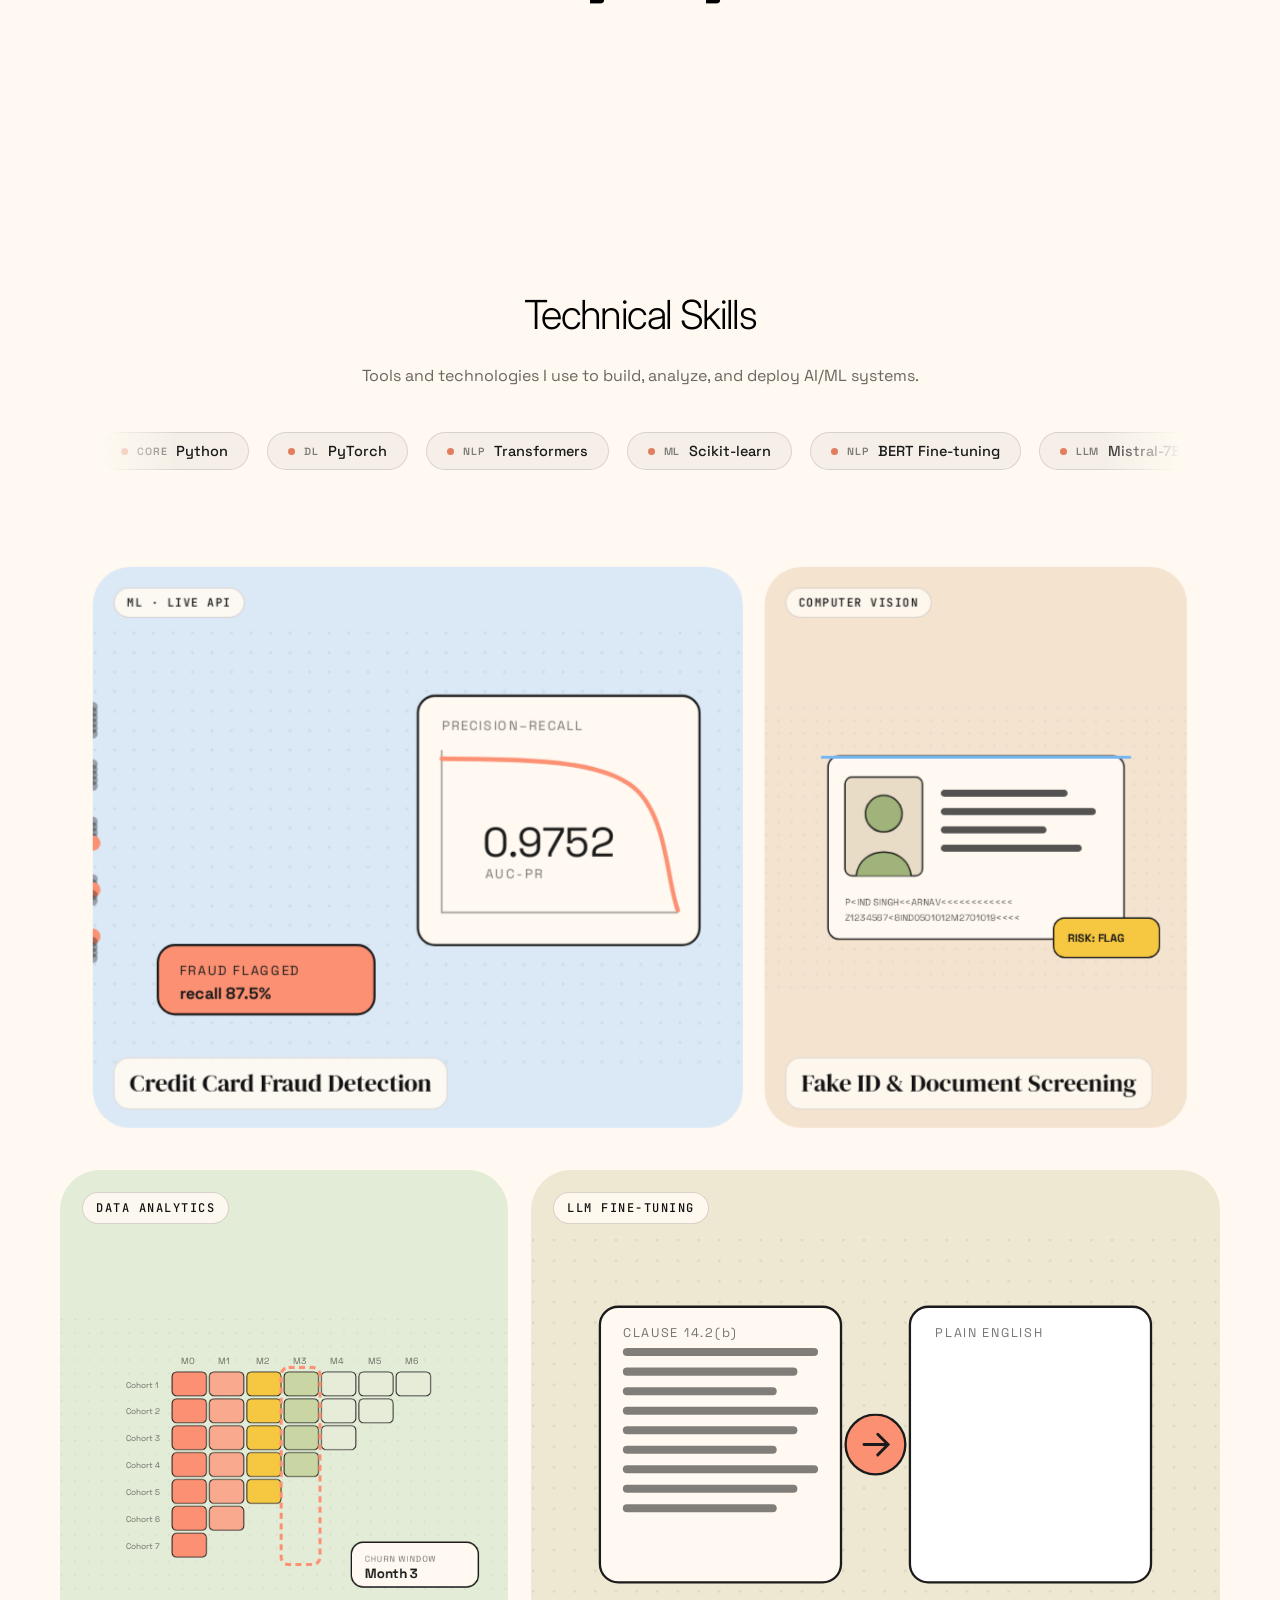
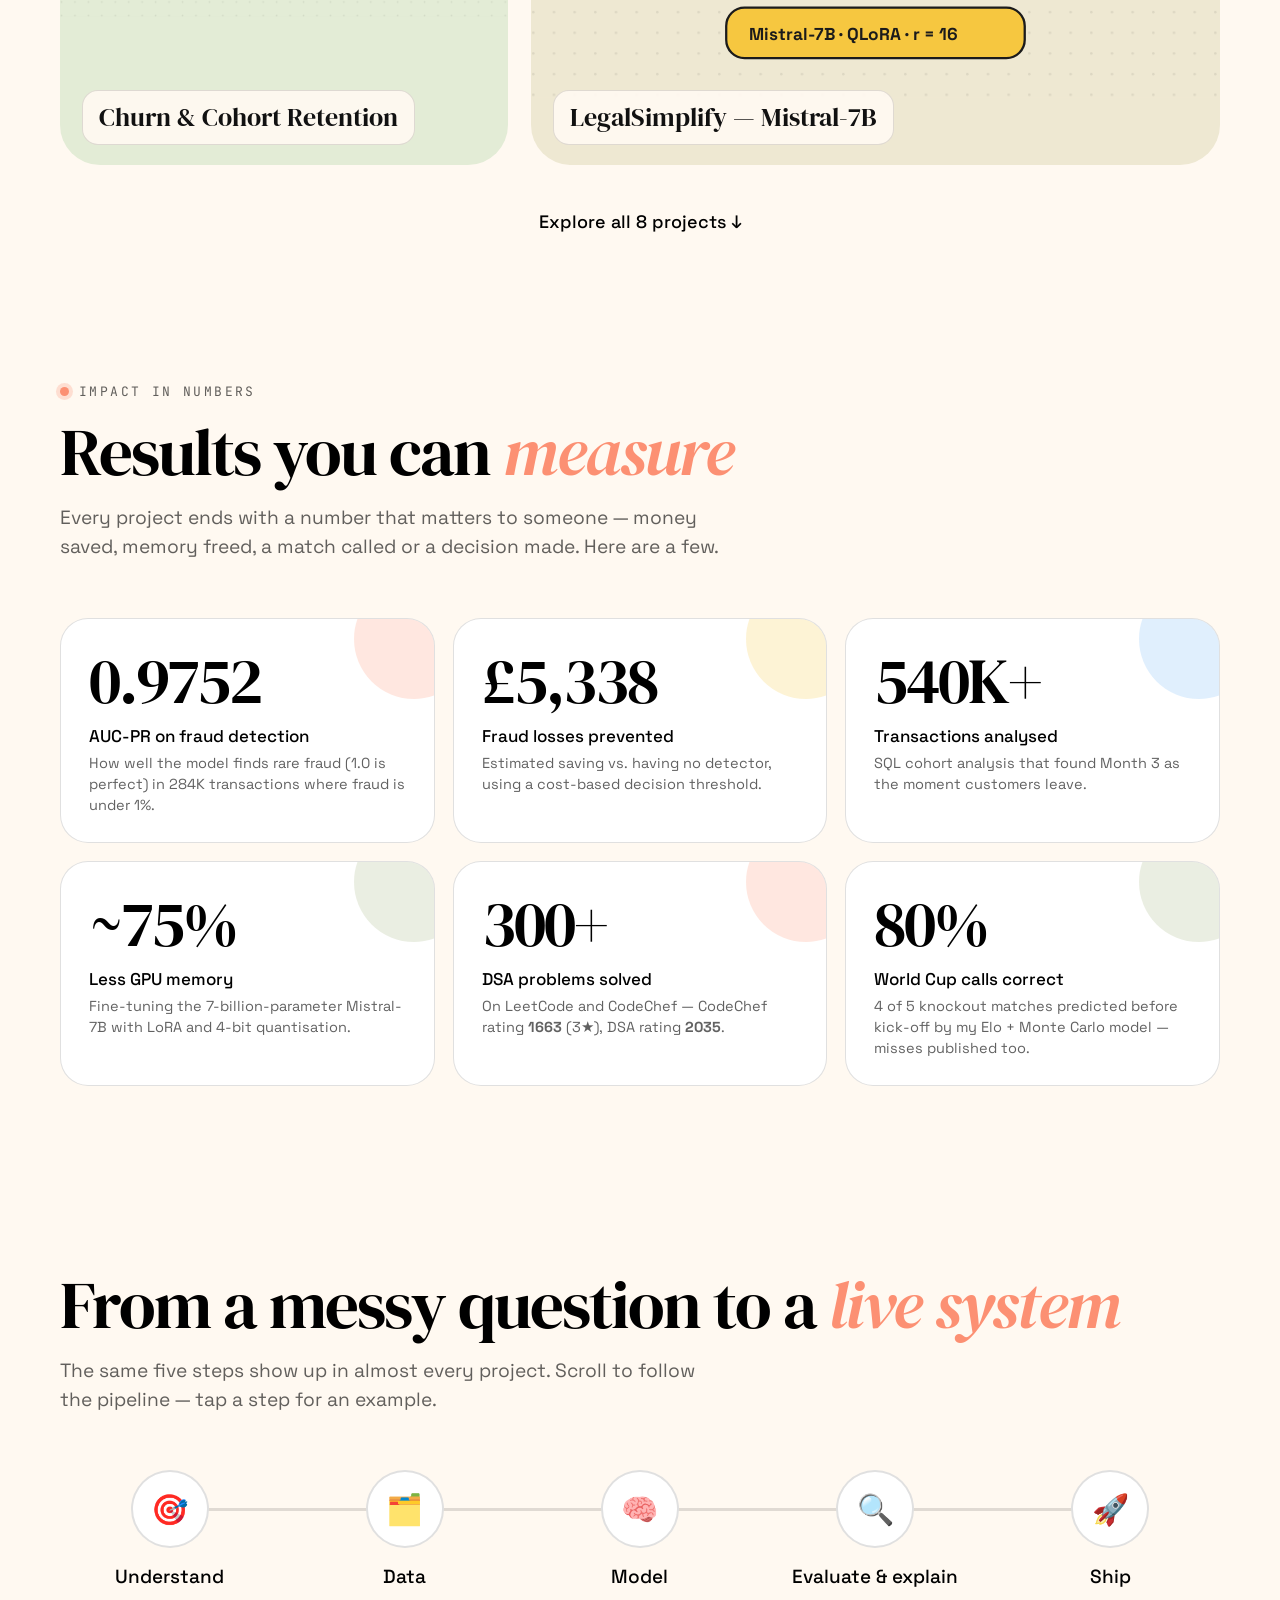
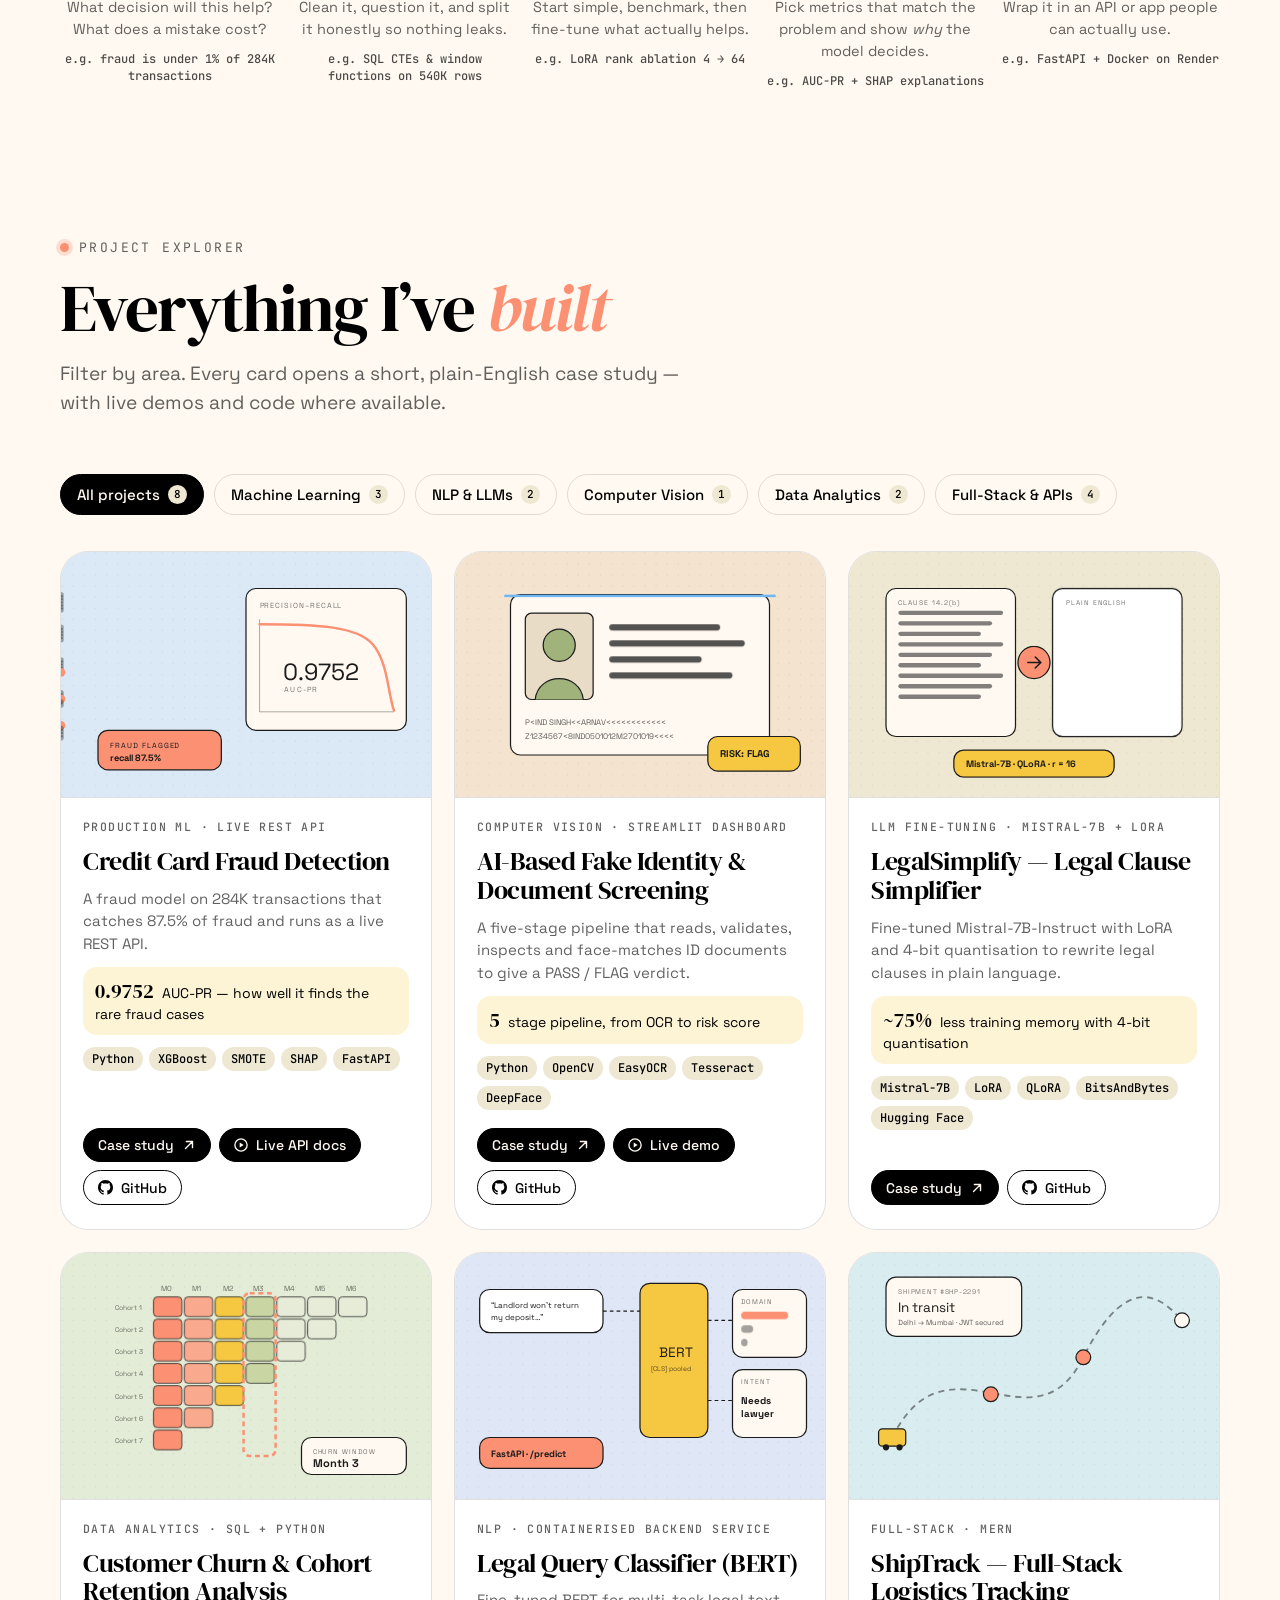
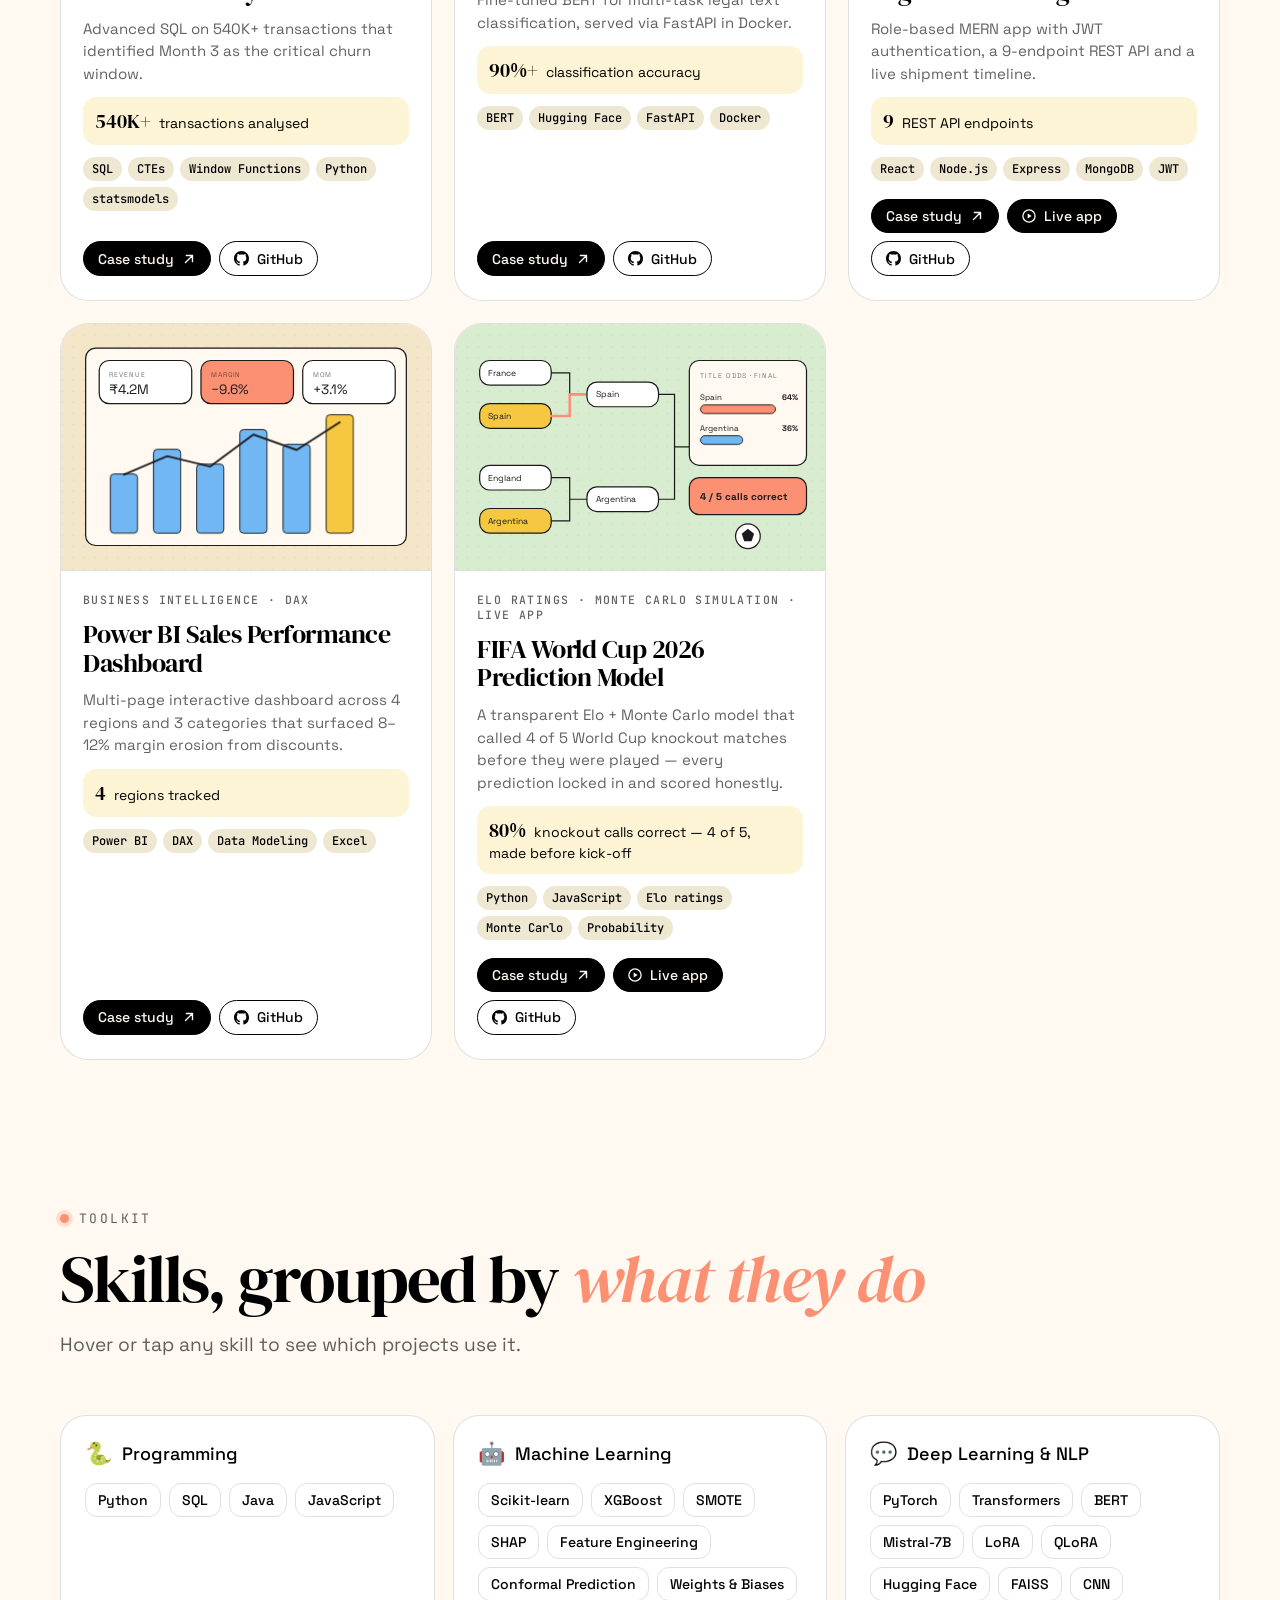
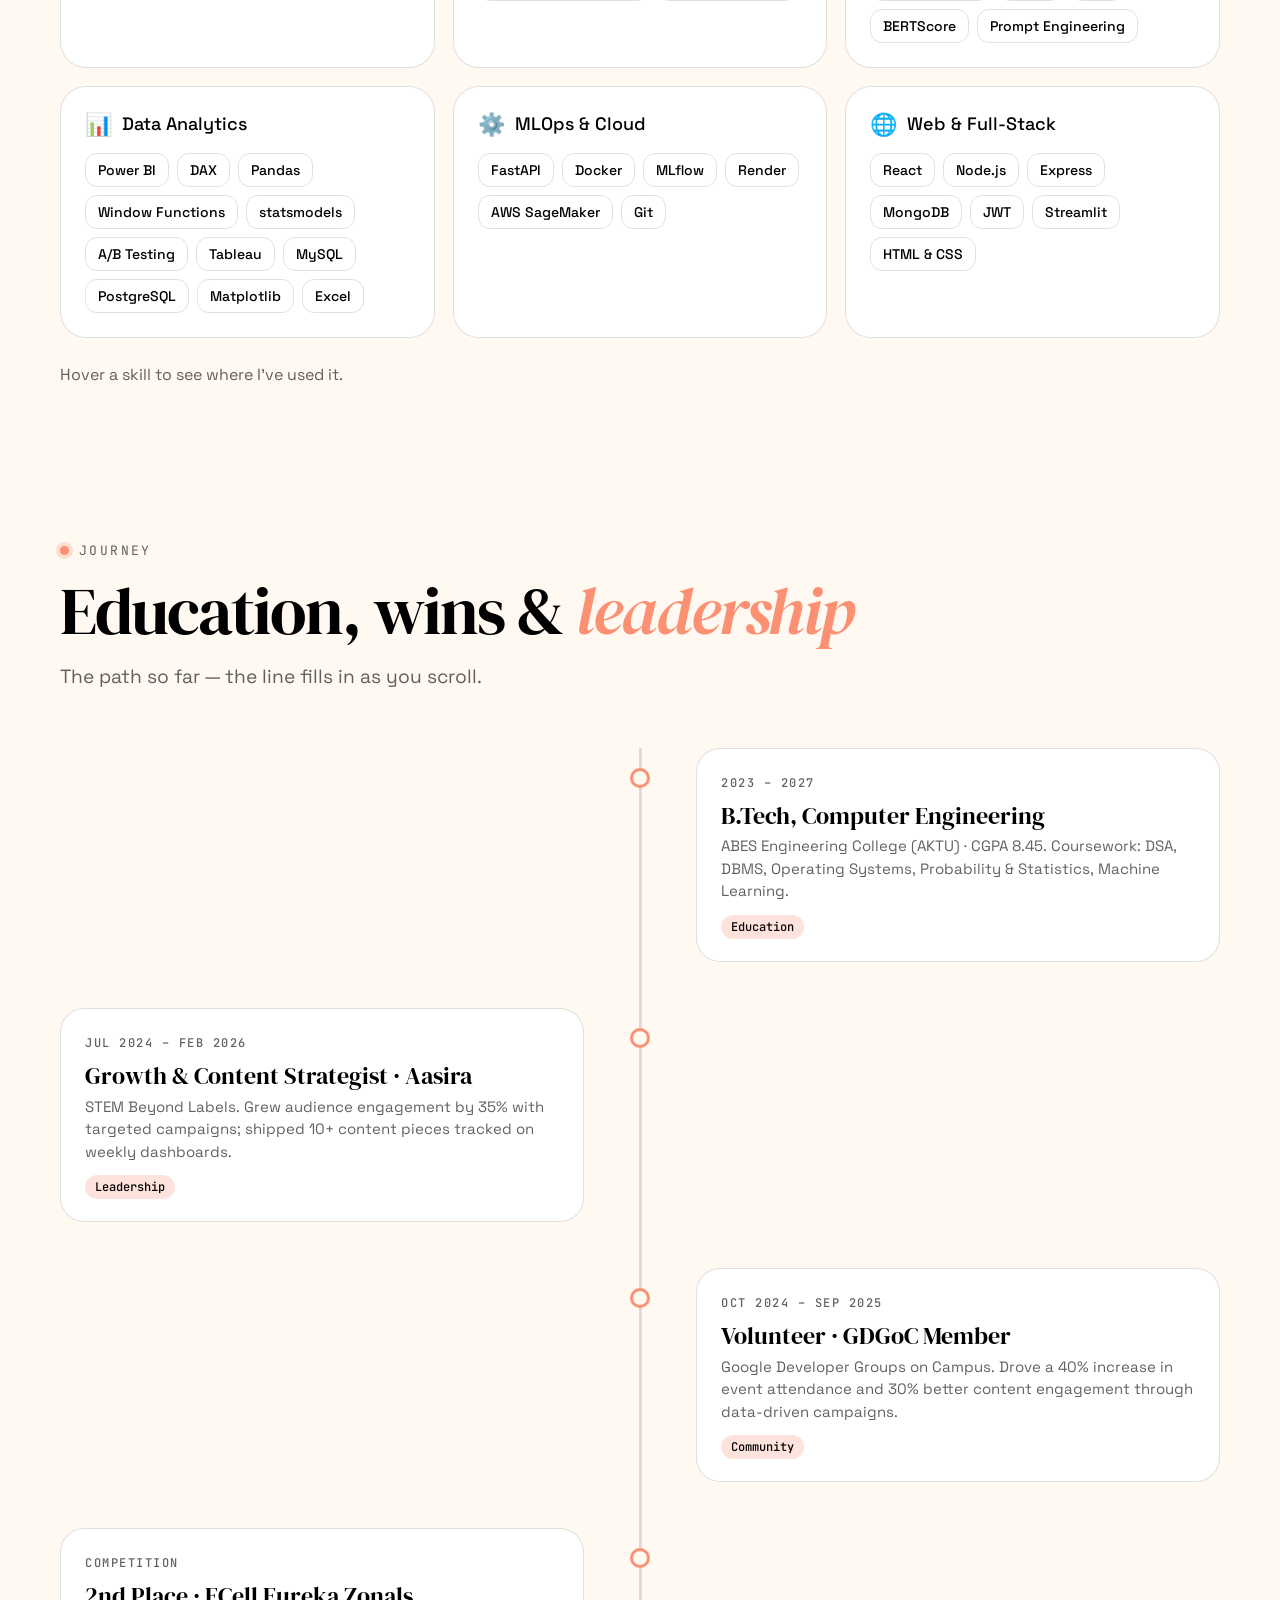
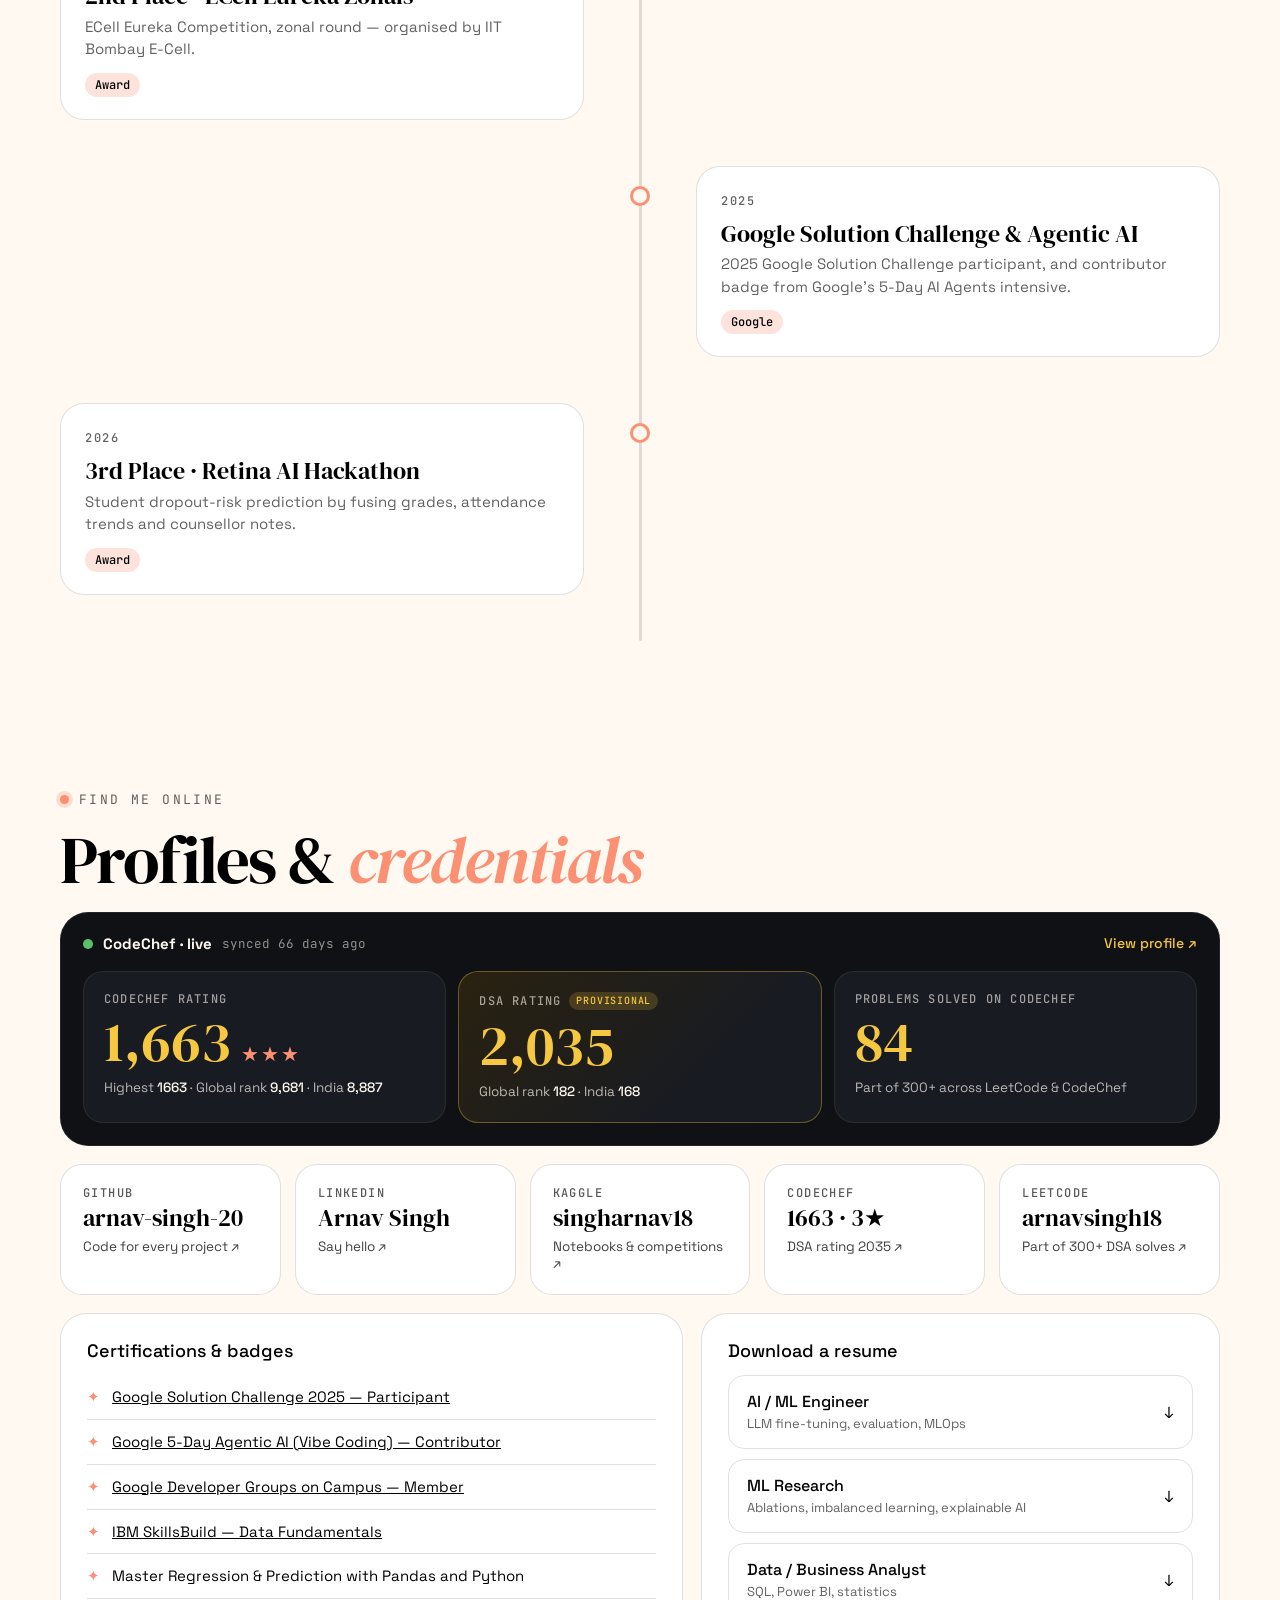
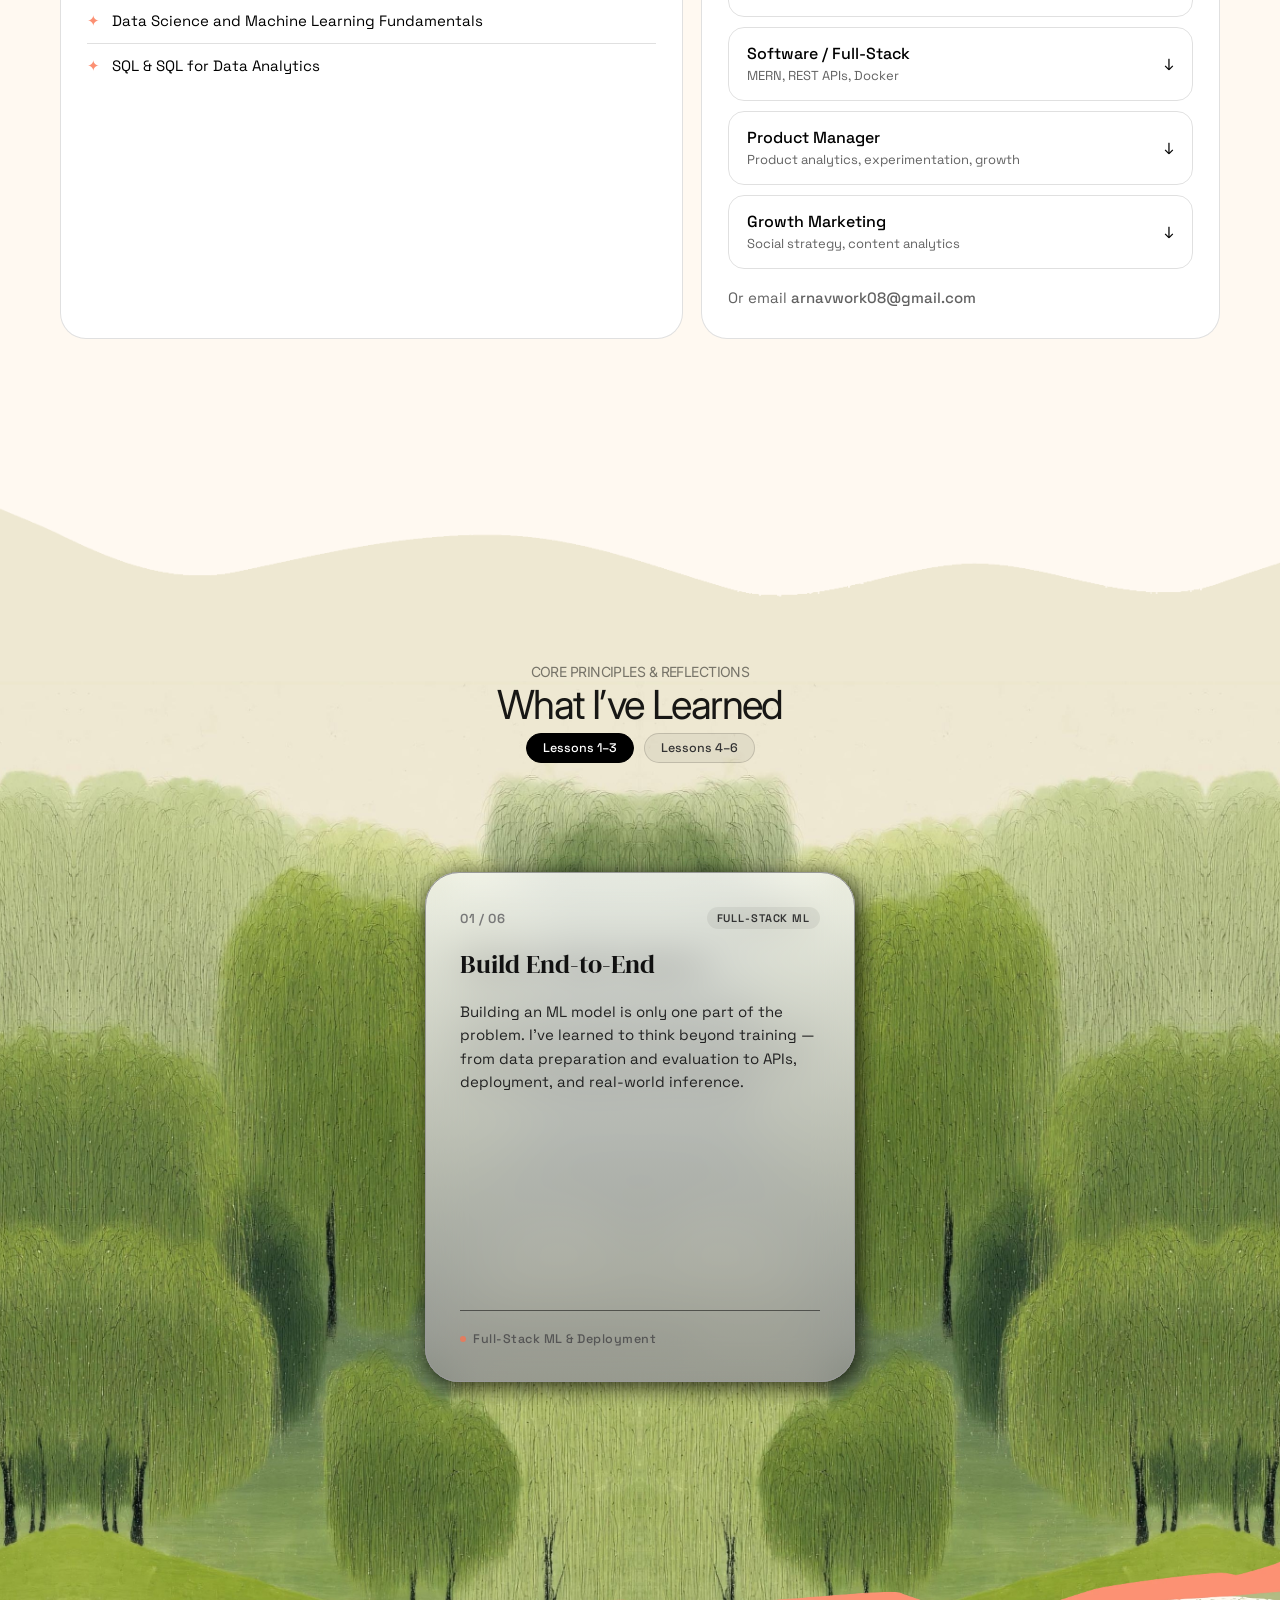
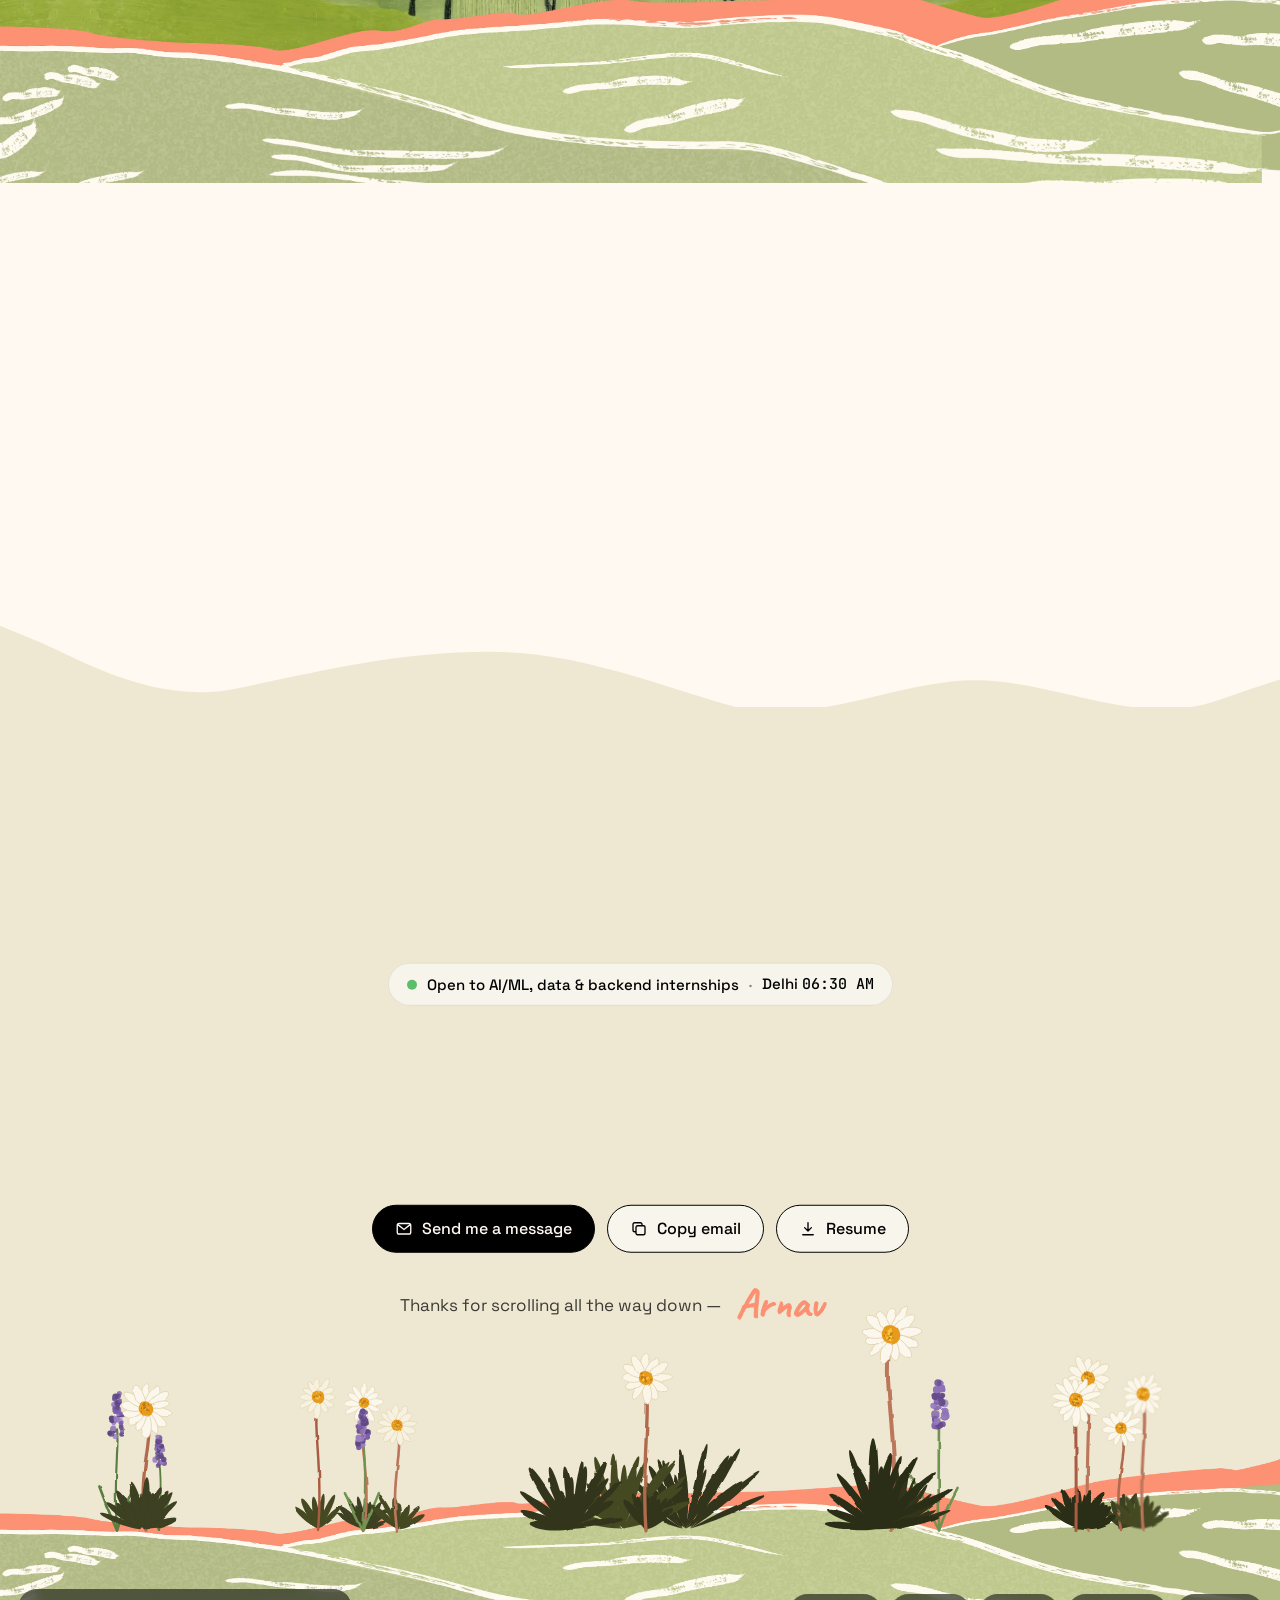
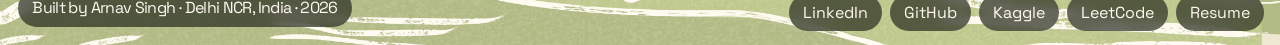
==== commit 5ee88212: "Update Product Manager resume" ====
--- a/index.html
+++ b/index.html
@@ -3388,7 +3388,7 @@
             <a class="ax-resume" href="/assets/resume/Arnav-Singh-Research-Resume.pdf" target="_blank" rel="noopener"><span><b>ML Research</b><small>Ablations, imbalanced learning, explainable AI</small></span><span aria-hidden="true">&darr;</span></a>
             <a class="ax-resume" href="/assets/resume/Arnav-Singh-Data-Analyst-Resume.pdf" target="_blank" rel="noopener"><span><b>Data / Business Analyst</b><small>SQL, Power BI, statistics</small></span><span aria-hidden="true">&darr;</span></a>
             <a class="ax-resume" href="/assets/resume/Arnav-Singh-Full-Stack-Resume.pdf" target="_blank" rel="noopener"><span><b>Software / Full-Stack</b><small>MERN, REST APIs, Docker</small></span><span aria-hidden="true">&darr;</span></a>
-            <a class="ax-resume" href="/assets/resume/Arnav-Singh-Product-Manager-Resume.pdf" target="_blank" rel="noopener"><span><b>Product Manager</b><small>Data analysis, user insights</small></span><span aria-hidden="true">&darr;</span></a>
+            <a class="ax-resume" href="/assets/resume/Arnav-Singh-Product-Manager-Resume.pdf" target="_blank" rel="noopener"><span><b>Product Manager</b><small>Product analytics, experimentation, growth</small></span><span aria-hidden="true">&darr;</span></a>
             <a class="ax-resume" href="/assets/resume/Arnav-Singh-Growth-Marketing-Resume.pdf" target="_blank" rel="noopener"><span><b>Growth Marketing</b><small>Social strategy, content analytics</small></span><span aria-hidden="true">&darr;</span></a>
           </div>
           <p class="ax-sub" style="margin:18px 0 0;font-size:15px">Or email <a class="ax-link" href="mailto:arnavwork08@gmail.com">arnavwork08@gmail.com</a></p>
